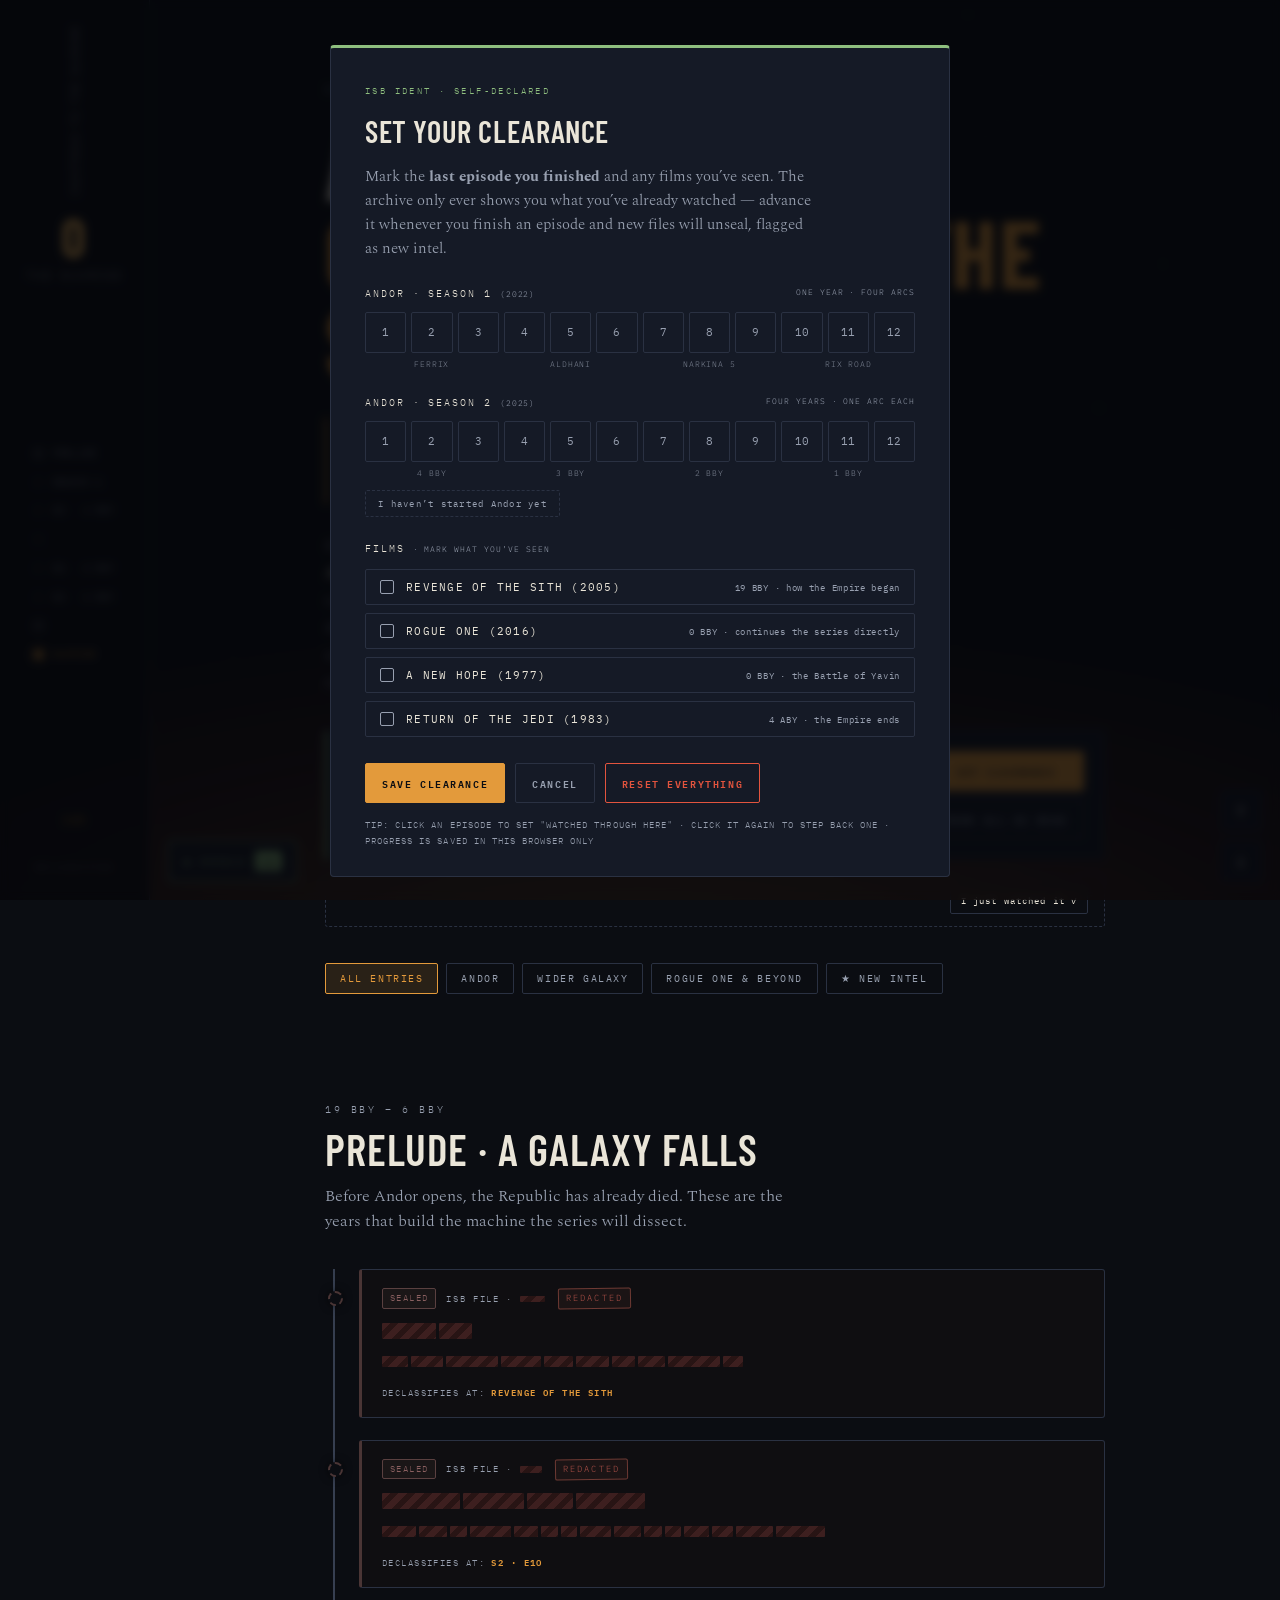
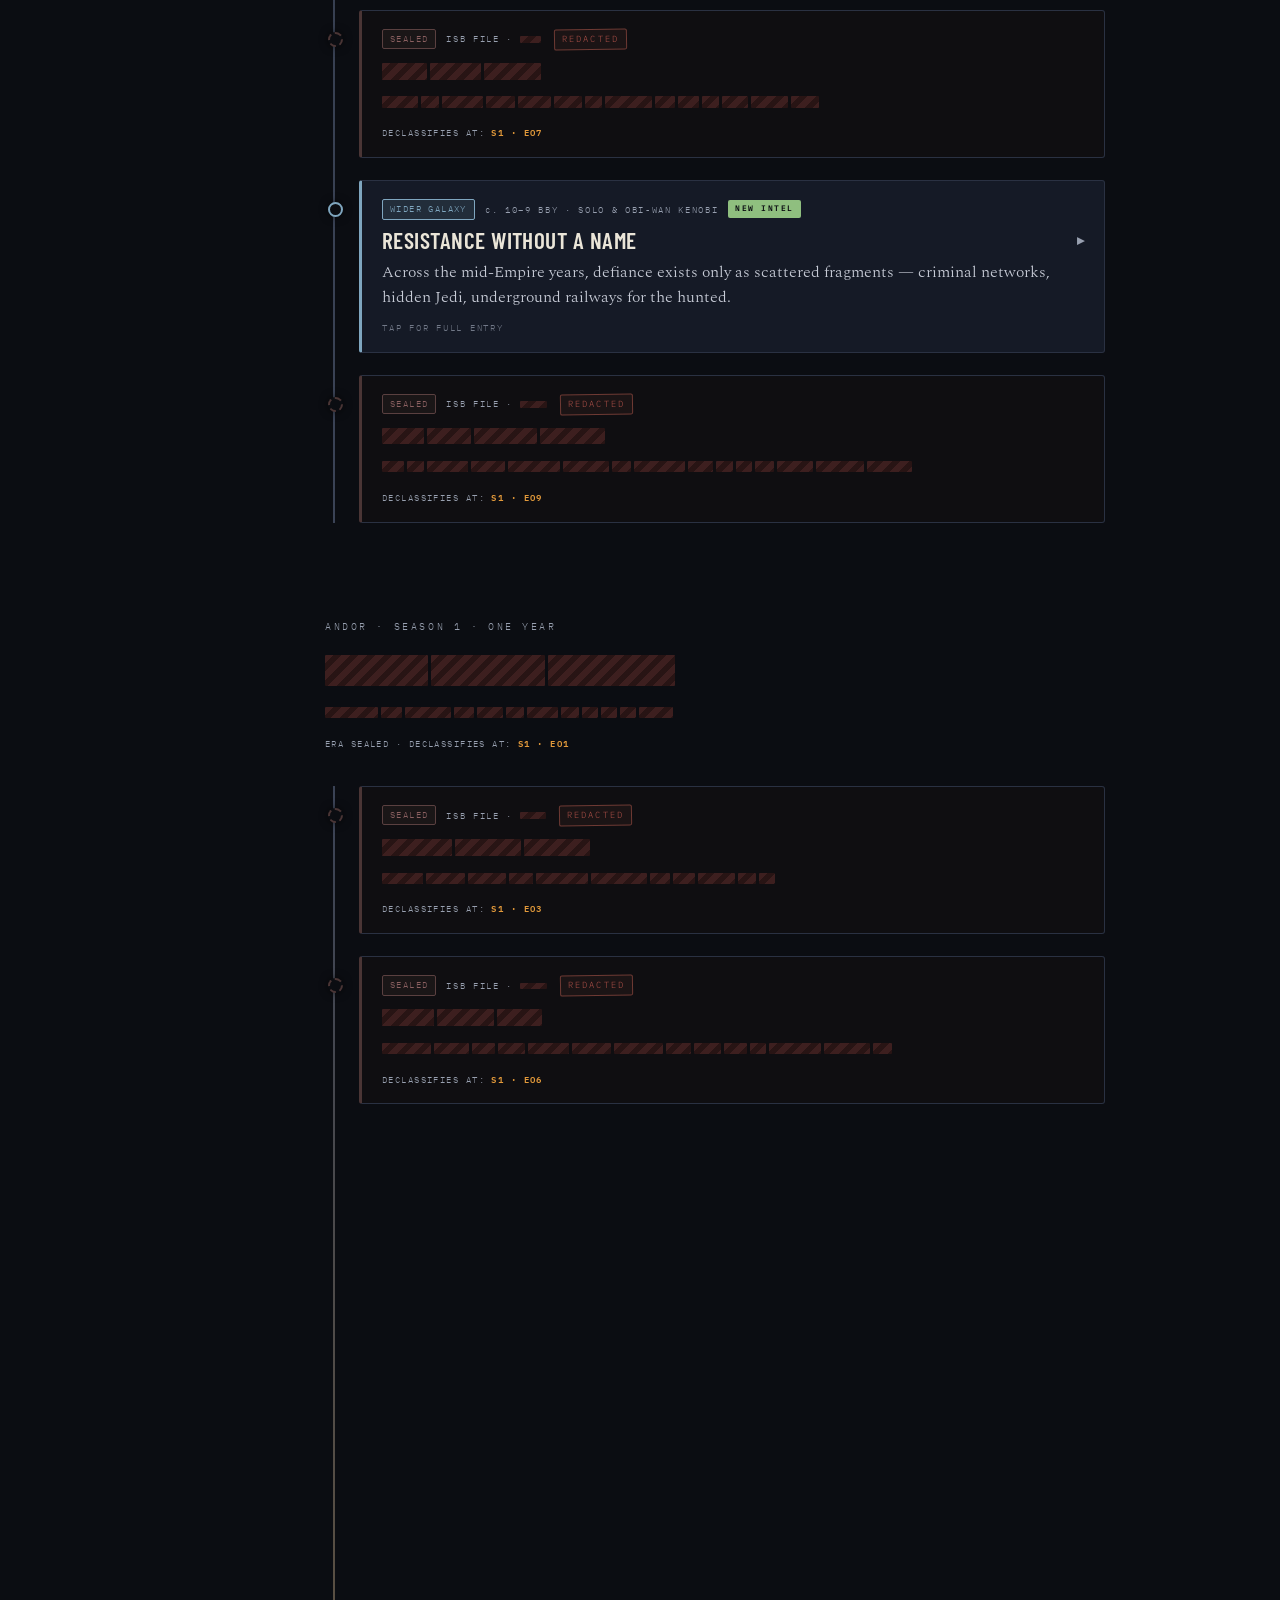
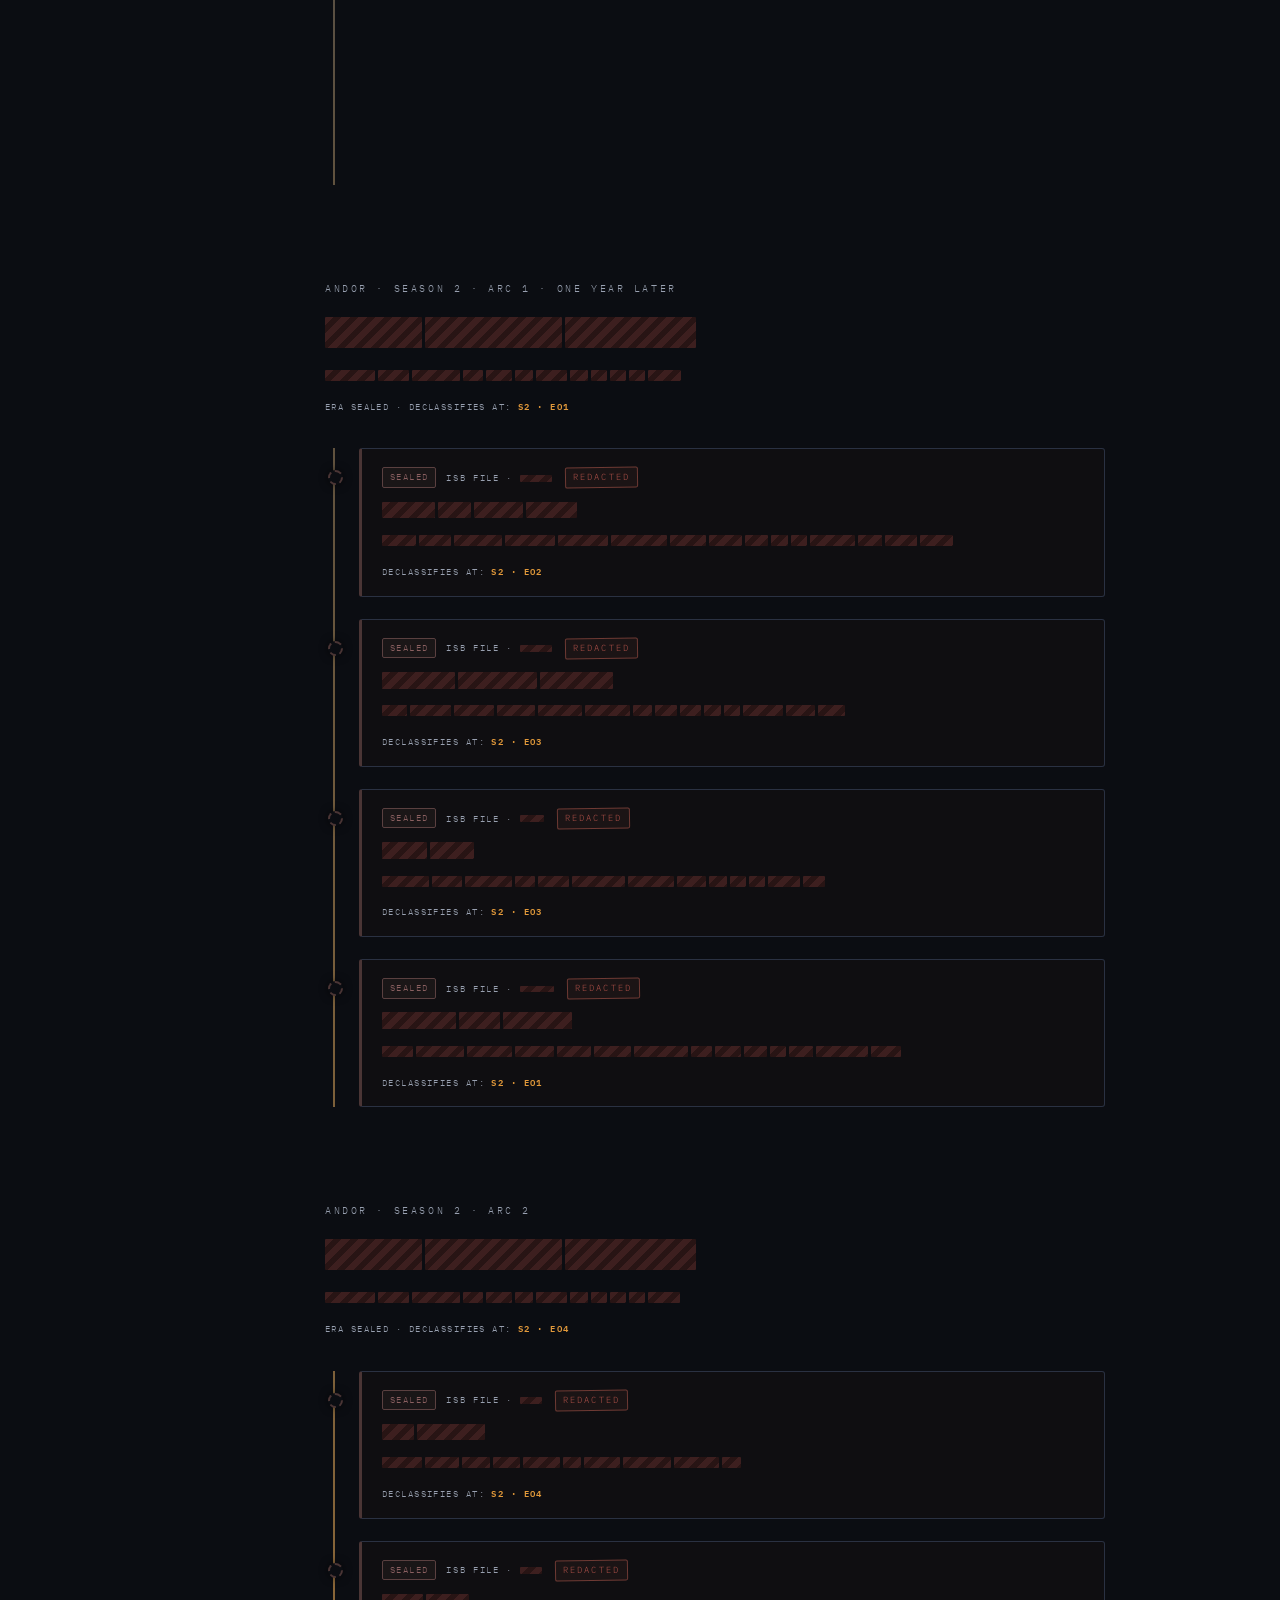
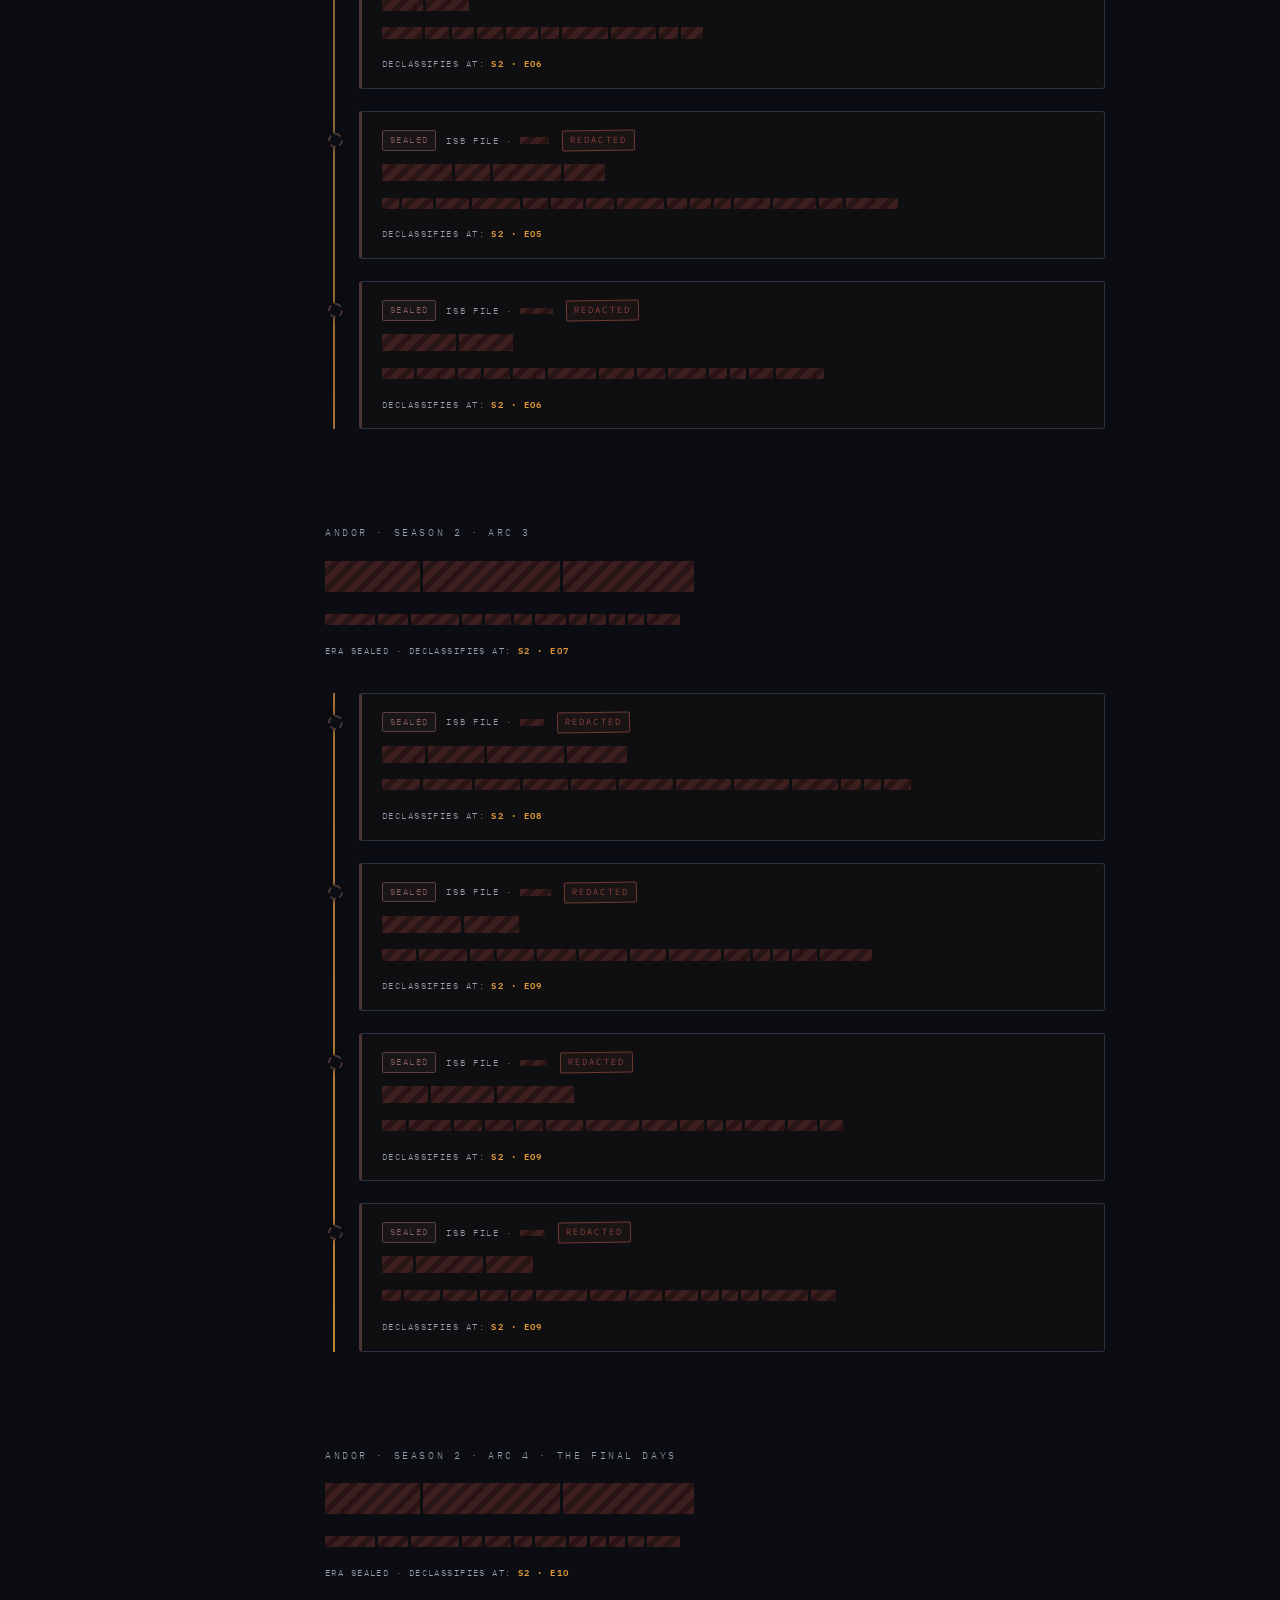
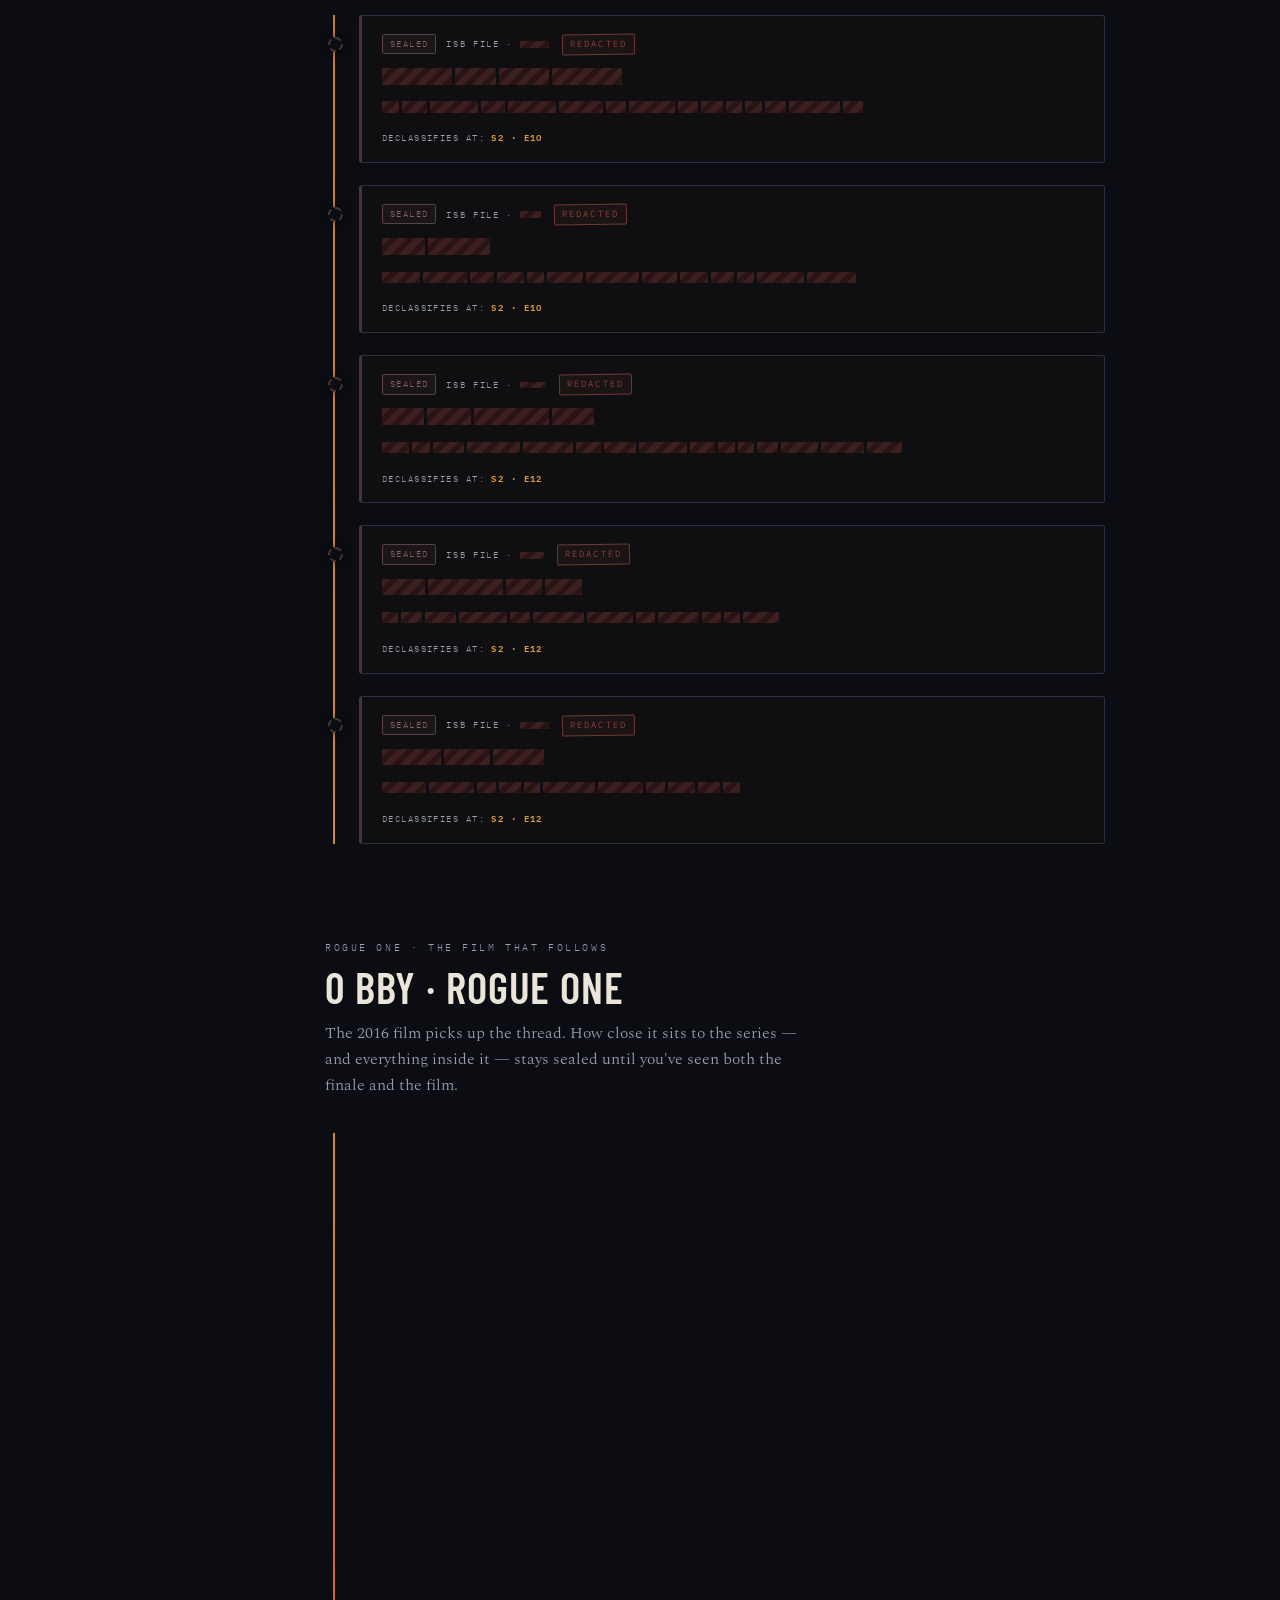
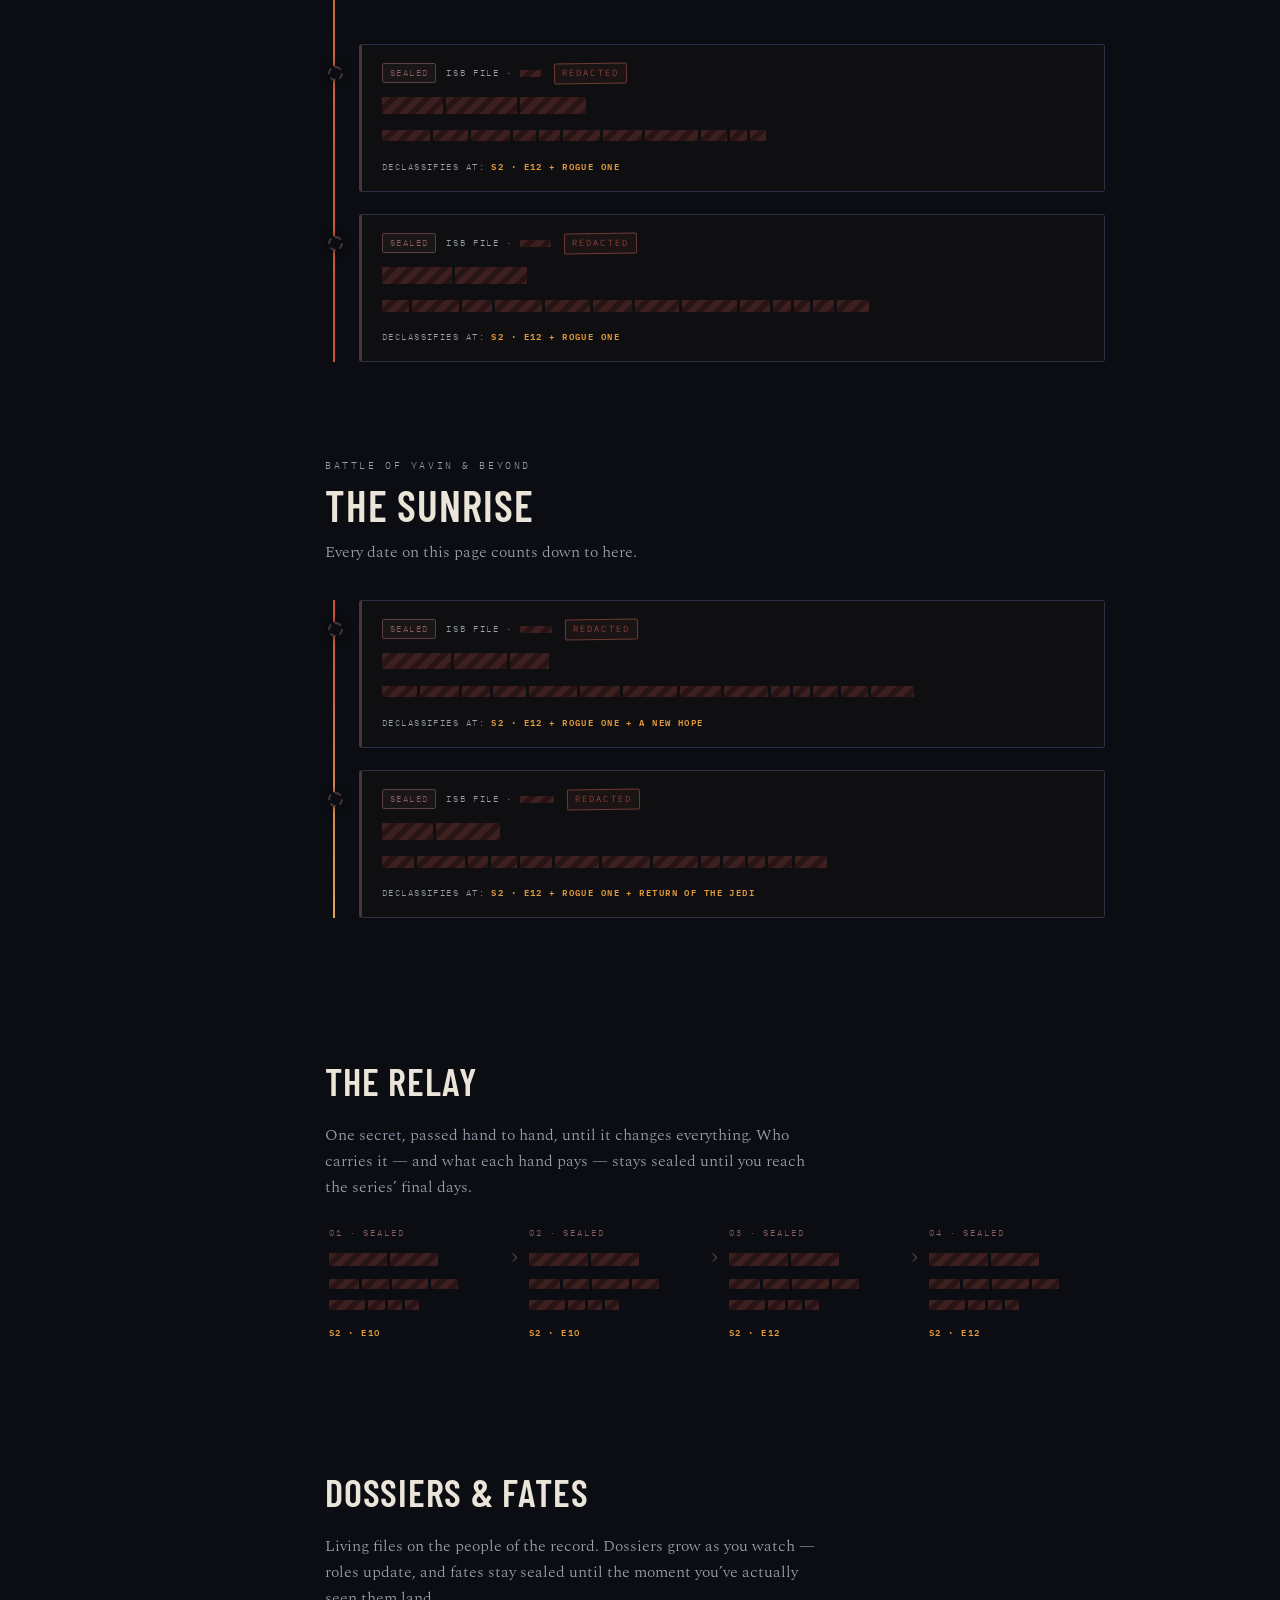
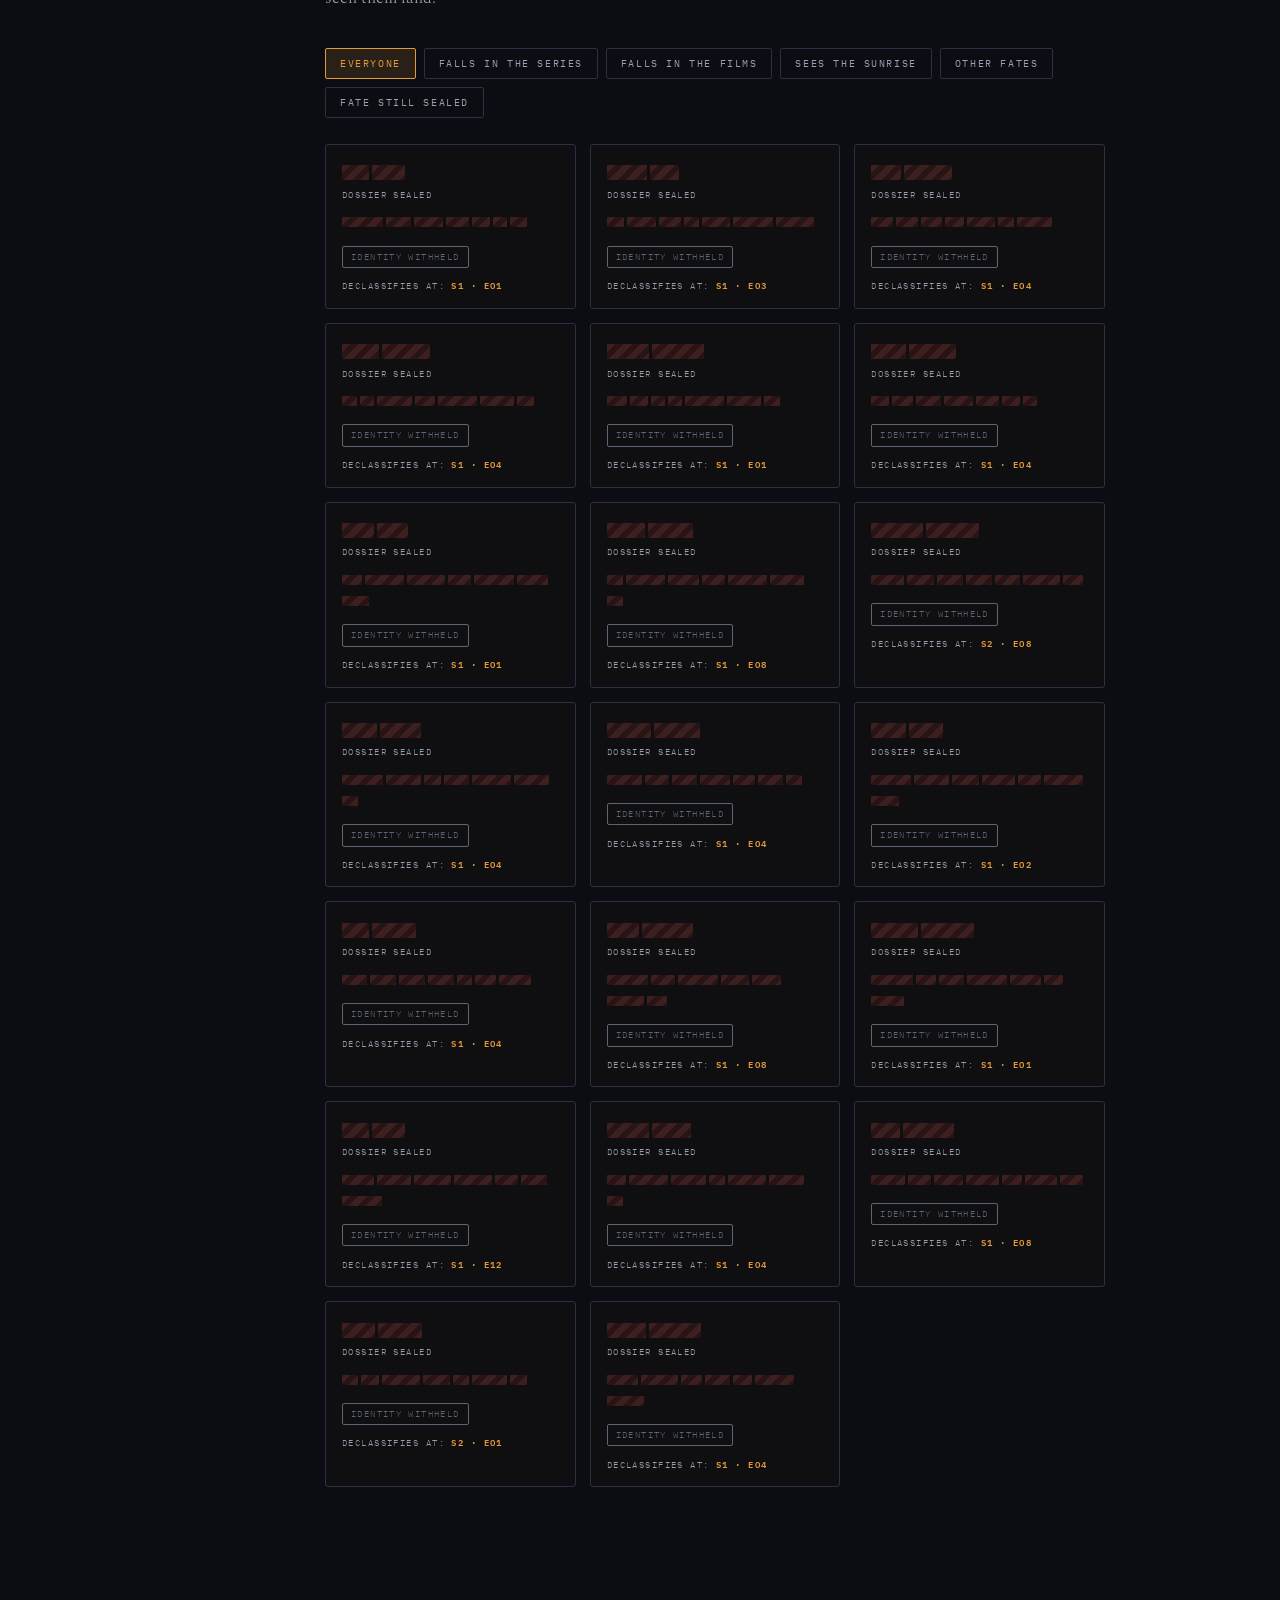
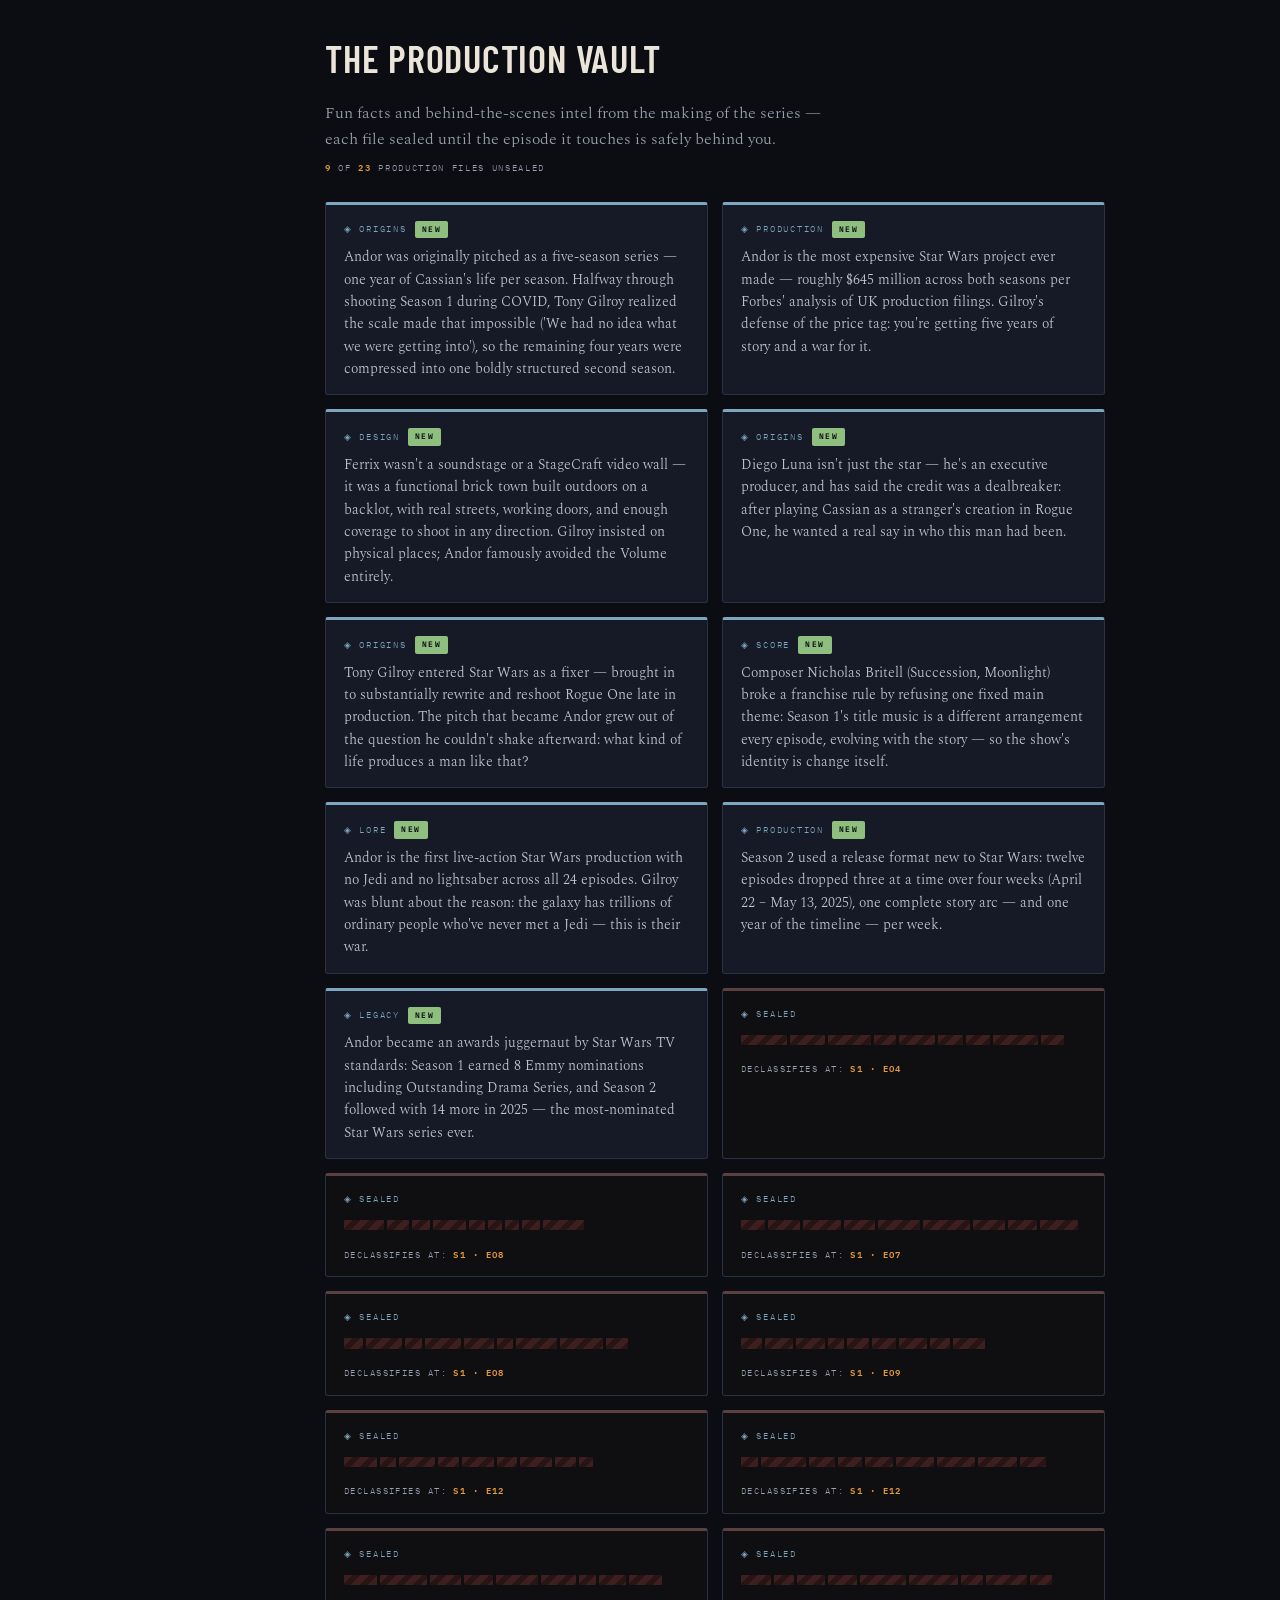
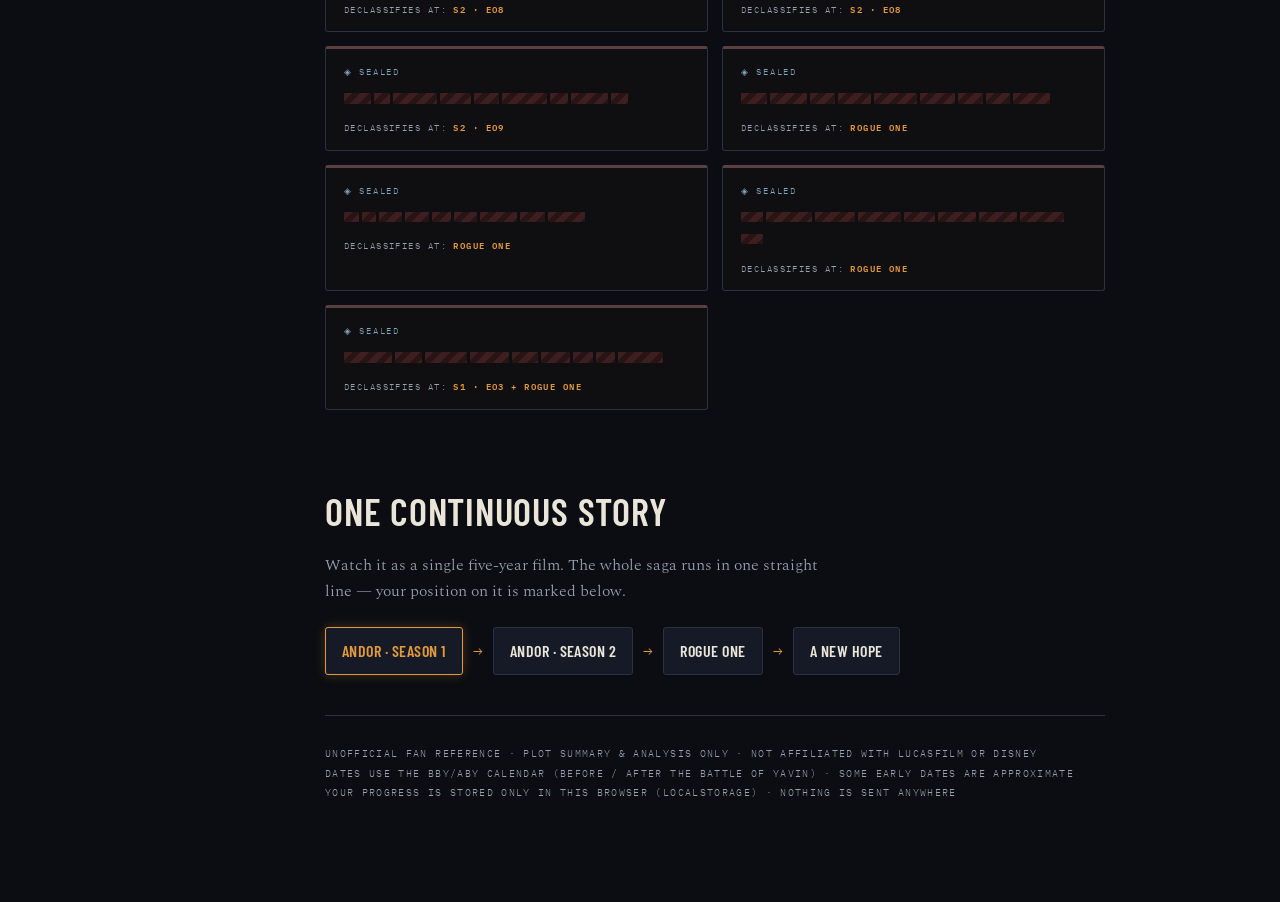
==== index.html @ b9b08b38 "Andor spoiler-safe interactive timeline Interactive Andor timeline with a clearance-based spoiler sh" ====
<!DOCTYPE html>
<html lang="en">
<head>
<meta charset="UTF-8">
<meta name="viewport" content="width=device-width, initial-scale=1.0">
<title>Andor · Countdown to the Sunrise — A Spoiler-Safe Interactive Timeline</title>
<meta name="description" content="An interactive Andor timeline with a built-in spoiler shield: set how far you've watched and everything beyond stays redacted.">
<link rel="preconnect" href="https://fonts.googleapis.com">
<link rel="preconnect" href="https://fonts.gstatic.com" crossorigin>
<link href="https://fonts.googleapis.com/css2?family=Barlow+Condensed:wght@500;600;700&family=Spectral:ital,wght@0,300;0,400;0,600;1,300;1,400&family=IBM+Plex+Mono:wght@400;500;600&display=swap" rel="stylesheet">
<style>
:root{
  --void:#0B0D12;
  --hull:#151A26;
  --hull-2:#1B2130;
  --line:#2A3142;
  --parchment:#EAE5D8;
  --ash:#98A0B0;
  --amber:#E39A3B;        /* Ferrix / the rebellion */
  --amber-soft:rgba(227,154,59,.14);
  --steel:#7FA6BF;        /* Empire / wider galaxy */
  --steel-soft:rgba(127,166,191,.13);
  --ember:#E2543E;        /* Rogue One / the endgame */
  --ember-soft:rgba(226,84,62,.13);
  --green:#8FBF7F;
  --redact:#3d1f1f;
  --display:"Barlow Condensed",-apple-system,"Arial Narrow",sans-serif;
  --body:"Spectral",Georgia,serif;
  --mono:"IBM Plex Mono","SF Mono",Consolas,monospace;
  --rail-w:150px;
}
*{margin:0;padding:0;box-sizing:border-box}
html{scroll-behavior:smooth}
body{
  background:var(--void);
  color:var(--parchment);
  font-family:var(--body);
  font-weight:300;
  line-height:1.65;
  overflow-x:hidden;
}
::selection{background:var(--amber);color:var(--void)}

/* ---------- starfield ---------- */
#stars{position:fixed;inset:0;z-index:0;pointer-events:none}
#stars span{position:absolute;border-radius:50%;background:#cfd6e4;animation:twinkle 5s ease-in-out infinite}
@keyframes twinkle{0%,100%{opacity:.15}50%{opacity:.7}}

/* ---------- dawn glow ---------- */
#dawn{
  position:fixed;inset:0;z-index:0;pointer-events:none;opacity:0;
  background:radial-gradient(ellipse 120% 60% at 50% 110%, rgba(227,154,59,.35), rgba(226,84,62,.12) 45%, transparent 70%);
  transition:opacity 1.4s ease;
}
#dawn.lit{opacity:1}

/* ---------- fixed left rail ---------- */
#rail{
  position:fixed;top:0;left:0;bottom:0;width:var(--rail-w);
  border-right:1px solid var(--line);
  display:flex;flex-direction:column;align-items:center;
  padding:26px 0;z-index:40;background:rgba(11,13,18,.82);backdrop-filter:blur(6px);
}
#rail .rail-label{
  font-family:var(--mono);font-size:.58rem;letter-spacing:.22em;color:var(--ash);
  writing-mode:vertical-rl;transform:rotate(180deg);margin-bottom:18px;
}
#meter{text-align:center;margin-bottom:8px}
#meter .num{
  font-family:var(--display);font-weight:700;font-size:3.4rem;line-height:.9;
  color:var(--amber);letter-spacing:.02em;transition:color .5s;
}
#meter .sub{font-family:var(--mono);font-size:.6rem;letter-spacing:.28em;color:var(--ash);margin-top:6px}
#meter.flick .num{animation:flick .35s steps(2) 1}
@keyframes flick{50%{opacity:.25}}

#eranav{display:flex;flex-direction:column;gap:4px;margin-top:18px;flex:1;justify-content:center}
#eranav a{
  display:flex;align-items:center;gap:10px;text-decoration:none;
  padding:5px 10px;border-radius:3px;
}
#eranav .dot{
  width:9px;height:9px;border-radius:50%;border:1.5px solid var(--ash);
  background:transparent;flex:none;transition:all .25s;
}
#eranav a.locked .dot{border-style:dashed;opacity:.45}
#eranav .tag{
  font-family:var(--mono);font-size:.56rem;letter-spacing:.14em;color:var(--ash);
  opacity:0;transform:translateX(-4px);transition:all .25s;white-space:nowrap;
}
#eranav a:hover .tag,#eranav a:focus-visible .tag{opacity:1;transform:none}
#eranav a.active .dot{background:var(--amber);border-color:var(--amber);box-shadow:0 0 10px rgba(227,154,59,.7)}
#eranav a.active .tag{opacity:1;transform:none;color:var(--amber)}

/* rail clearance summary */
#railclear{margin-top:14px;text-align:center;width:100%;padding:0 10px}
#railclear .pct{
  font-family:var(--mono);font-size:.62rem;letter-spacing:.14em;color:var(--amber);
}
#railclear .bar{
  height:3px;background:var(--line);border-radius:2px;margin:7px 4px 0;overflow:hidden;
}
#railclear .bar i{display:block;height:100%;background:linear-gradient(90deg,var(--amber),var(--ember));width:0%;transition:width .8s ease}
#railclear .lbl{font-family:var(--mono);font-size:.5rem;letter-spacing:.2em;color:var(--ash);margin-top:6px}

/* ---------- mobile top bar ---------- */
#mobilebar{display:none}

/* ---------- layout ---------- */
main{position:relative;z-index:1;margin-left:var(--rail-w);padding:0 clamp(20px,6vw,90px)}
.wrap{max-width:780px;margin:0 auto}

/* ---------- hero ---------- */
#hero{padding:9vh 0 40px}
.kicker{font-family:var(--mono);font-size:.68rem;letter-spacing:.3em;color:var(--steel);margin-bottom:20px}
.kicker .shield-on{color:var(--green)}
#hero h1{
  font-family:var(--display);font-weight:700;text-transform:uppercase;
  font-size:clamp(3.2rem,8vw,6rem);line-height:.92;letter-spacing:.015em;
}
#hero h1 .warm{color:var(--amber)}
.epigraph{
  margin:34px 0 8px;padding-left:18px;border-left:2px solid var(--amber);
  font-style:italic;font-size:1.14rem;color:var(--parchment);max-width:34ch;
}
.epigraph cite{
  display:block;margin-top:10px;font-style:normal;font-family:var(--mono);
  font-size:.62rem;letter-spacing:.22em;color:var(--ash);
}
.lede{margin-top:30px;color:var(--ash);font-size:1.02rem;max-width:62ch}
.lede b{color:var(--parchment);font-weight:600}

/* ---------- clearance summary card (hero) ---------- */
#clearcard{
  margin-top:34px;background:var(--hull);border:1px solid var(--line);border-left:3px solid var(--green);
  border-radius:3px;padding:18px 20px;display:flex;flex-wrap:wrap;gap:16px;align-items:center;
}
#clearcard .cc-main{flex:1;min-width:220px}
#clearcard .cc-k{font-family:var(--mono);font-size:.56rem;letter-spacing:.22em;color:var(--green)}
#clearcard .cc-v{font-family:var(--display);font-weight:600;font-size:1.5rem;text-transform:uppercase;letter-spacing:.02em;margin-top:2px}
#clearcard .cc-sub{font-family:var(--mono);font-size:.6rem;letter-spacing:.12em;color:var(--ash);margin-top:6px;line-height:1.9}
#clearcard .cc-btns{display:flex;flex-direction:column;gap:8px}
.btn{
  font-family:var(--mono);font-size:.62rem;letter-spacing:.16em;cursor:pointer;text-transform:uppercase;
  background:var(--amber);color:var(--void);border:1px solid var(--amber);
  padding:10px 16px;border-radius:2px;transition:all .2s;font-weight:600;
}
.btn:hover{background:#f0ad55}
.btn.ghost{background:transparent;color:var(--ash);border-color:var(--line)}
.btn.ghost:hover{border-color:var(--ash);color:var(--parchment)}
.btn.danger{background:transparent;color:var(--ember);border-color:var(--ember)}
.btn.danger:hover{background:var(--ember-soft)}

/* next-up strip */
#nextup{
  margin-top:14px;border:1px dashed var(--line);border-radius:3px;padding:12px 16px;
  font-family:var(--mono);font-size:.66rem;letter-spacing:.1em;color:var(--ash);
  display:flex;flex-wrap:wrap;gap:8px;align-items:center;
}
#nextup b{color:var(--amber);font-weight:600}
#nextup .adv{margin-left:auto;cursor:pointer;background:none;border:1px solid var(--line);color:var(--parchment);
  font-family:var(--mono);font-size:.58rem;letter-spacing:.12em;padding:6px 10px;border-radius:2px;transition:all .2s}
#nextup .adv:hover{border-color:var(--amber);color:var(--amber)}

/* ---------- filters ---------- */
.chips{display:flex;flex-wrap:wrap;gap:8px;margin:36px 0 4px}
.chip{
  font-family:var(--mono);font-size:.62rem;letter-spacing:.16em;cursor:pointer;
  background:transparent;color:var(--ash);border:1px solid var(--line);
  padding:8px 14px;border-radius:2px;transition:all .2s;text-transform:uppercase;
}
.chip:hover{border-color:var(--ash);color:var(--parchment)}
.chip.on{border-color:var(--amber);color:var(--amber);background:var(--amber-soft)}
.chip.on[data-cat="galaxy"]{border-color:var(--steel);color:var(--steel);background:var(--steel-soft)}
.chip.on[data-cat="endgame"]{border-color:var(--ember);color:var(--ember);background:var(--ember-soft)}
.chip.on[data-cat="new"]{border-color:var(--green);color:var(--green);background:rgba(143,191,127,.12)}

/* ---------- timeline ---------- */
#timeline{padding-bottom:30px}
.era{padding:64px 0 10px;scroll-margin-top:40px}
.era-head{margin-bottom:34px}
.era-head .stamp{font-family:var(--mono);font-size:.62rem;letter-spacing:.26em;color:var(--ash);margin-bottom:10px}
.era-head h2{
  font-family:var(--display);font-weight:600;text-transform:uppercase;
  font-size:clamp(1.9rem,4vw,2.7rem);line-height:1;letter-spacing:.02em;
}
.era-head .intro{margin-top:12px;color:var(--ash);max-width:60ch;font-size:.98rem}

.track{position:relative;padding-left:34px}
.track::before{
  content:"";position:absolute;left:8px;top:0;bottom:0;width:2px;
  background:var(--spine,linear-gradient(var(--line),var(--line)));
  opacity:.9;
}
.event{position:relative;margin-bottom:22px;opacity:0;transform:translateY(18px);transition:opacity .6s ease,transform .6s ease}
.event.seen{opacity:1;transform:none}
.event::before{
  content:"";position:absolute;left:-31px;top:22px;width:11px;height:11px;border-radius:50%;
  background:var(--void);border:2px solid var(--c,var(--amber));box-shadow:0 0 8px rgba(0,0,0,.6);
}
.event[data-cat="andor"]{--c:var(--amber);--csoft:var(--amber-soft)}
.event[data-cat="galaxy"]{--c:var(--steel);--csoft:var(--steel-soft)}
.event[data-cat="endgame"]{--c:var(--ember);--csoft:var(--ember-soft)}
.event.locked::before{border-color:#4a3535;border-style:dashed}
.event.hidden{display:none}

.card{
  width:100%;text-align:left;cursor:pointer;color:inherit;font:inherit;
  background:var(--hull);border:1px solid var(--line);border-left:3px solid var(--c);
  border-radius:3px;padding:18px 20px 16px;transition:border-color .25s,background .25s;
}
.card:hover,.card:focus-visible{border-color:var(--c);background:var(--hull-2)}
.card:focus-visible{outline:2px solid var(--c);outline-offset:2px}
.meta{display:flex;flex-wrap:wrap;gap:10px;align-items:center;margin-bottom:8px}
.meta .file{font-family:var(--mono);font-size:.58rem;letter-spacing:.18em;color:var(--ash)}
.meta .tag{
  font-family:var(--mono);font-size:.55rem;letter-spacing:.16em;color:var(--c);
  background:var(--csoft);border:1px solid var(--c);border-radius:2px;padding:2px 7px;
}
.card h3{
  font-family:var(--display);font-weight:600;font-size:1.45rem;letter-spacing:.02em;
  text-transform:uppercase;line-height:1.05;display:flex;justify-content:space-between;gap:12px;
}
.card h3 .chev{color:var(--ash);font-family:var(--mono);font-size:.9rem;transition:transform .3s;flex:none;margin-top:3px}
.event.open .chev{transform:rotate(90deg);color:var(--c)}
.card .blurb{margin-top:8px;color:#C7CBD6;font-size:.97rem}
.more{max-height:0;overflow:hidden;transition:max-height .45s ease}
.more-inner{padding-top:12px;margin-top:12px;border-top:1px dashed var(--line);color:var(--ash);font-size:.94rem}
.more-inner b{color:var(--parchment);font-weight:600}
.event.open .more{max-height:640px}
.hint{font-family:var(--mono);font-size:.55rem;letter-spacing:.2em;color:var(--ash);opacity:.7;margin-top:10px}
.event.open .hint{display:none}

/* production-file annotation inside expanded cards */
.prodfile{
  margin-top:12px;padding:10px 12px;background:rgba(127,166,191,.07);
  border:1px dashed rgba(127,166,191,.4);border-radius:2px;font-size:.86rem;color:#B9C4D2;
}
.prodfile .pf-k{font-family:var(--mono);font-size:.52rem;letter-spacing:.22em;color:var(--steel);display:block;margin-bottom:4px}

/* ---------- NEW INTEL badge ---------- */
.newpip{
  font-family:var(--mono);font-size:.52rem;letter-spacing:.18em;font-weight:600;
  color:var(--void);background:var(--green);border-radius:2px;padding:2px 7px;
  animation:pipglow 2s ease-in-out infinite;
}
@keyframes pipglow{0%,100%{box-shadow:0 0 4px rgba(143,191,127,.4)}50%{box-shadow:0 0 12px rgba(143,191,127,.9)}}

/* ---------- REDACTION ---------- */
.bar{
  display:inline-block;height:.72em;background:var(--redact);border-radius:1px;
  vertical-align:baseline;margin:0 3px 0 0;position:relative;top:.06em;
  background-image:repeating-linear-gradient(135deg,transparent 0 6px,rgba(0,0,0,.35) 6px 12px);
}
.sealed .card,.card.sealedcard{
  cursor:default;border-left-color:#4a3535;background:rgba(21,17,17,.55);
}
.sealed .card:hover{border-color:var(--line);background:rgba(21,17,17,.55)}
.sealed .meta .tag{color:#8a6060;border-color:#5a4040;background:rgba(90,64,64,.15)}
.sealstamp{
  font-family:var(--mono);font-size:.55rem;letter-spacing:.24em;color:#B0524A;
  border:1px solid #6e3a34;border-radius:2px;padding:2px 7px;
  background:rgba(110,58,52,.12);transform:rotate(-1deg);display:inline-block;
}
.unlockreq{
  margin-top:10px;font-family:var(--mono);font-size:.56rem;letter-spacing:.16em;color:var(--ash);
}
.unlockreq b{color:var(--amber);font-weight:600}
.era.sealed-era .era-head h2,.era.sealed-era .intro{user-select:none}

/* ---------- relay ---------- */
#relay{padding:70px 0 20px;scroll-margin-top:40px}
.relay-scroll{display:flex;gap:0;overflow-x:auto;padding:24px 4px 30px;scrollbar-width:thin}
.node{flex:none;width:200px;position:relative;padding-right:34px}
.node:not(:last-child)::after{
  content:"›";position:absolute;right:8px;top:14px;color:var(--amber);
  font-family:var(--mono);font-size:1.3rem;
}
.node .n{font-family:var(--mono);font-size:.58rem;letter-spacing:.2em;color:var(--amber);margin-bottom:8px}
.node h4{font-family:var(--display);font-weight:600;font-size:1.2rem;text-transform:uppercase;letter-spacing:.03em;line-height:1.05}
.node p{margin-top:6px;font-size:.85rem;color:var(--ash);line-height:1.5}
.node.imp .n,.node.imp:not(:last-child)::after{color:var(--ember)}
.node.sealednode .n{color:#8a6060}
.node.sealednode:not(:last-child)::after{color:#5a4040}

/* ---------- characters ---------- */
#characters{padding:70px 0;scroll-margin-top:40px}
.char-grid{display:grid;grid-template-columns:repeat(auto-fill,minmax(230px,1fr));gap:14px;margin-top:26px}
.char{
  background:var(--hull);border:1px solid var(--line);border-radius:3px;padding:16px 16px 14px;
  transition:border-color .25s;position:relative;
}
.char:hover{border-color:var(--f)}
.char.hidden{display:none}
.char h4{font-family:var(--display);font-weight:600;font-size:1.3rem;text-transform:uppercase;letter-spacing:.02em;line-height:1;display:flex;gap:8px;align-items:center;flex-wrap:wrap}
.char .role{font-family:var(--mono);font-size:.56rem;letter-spacing:.16em;color:var(--ash);margin:6px 0 10px}
.char p{font-size:.88rem;color:#C0C5D1;line-height:1.5}
.badge{
  display:inline-block;margin-top:12px;font-family:var(--mono);font-size:.54rem;
  letter-spacing:.16em;padding:3px 8px;border-radius:2px;border:1px solid var(--f);color:var(--f);
}
.char[data-fate="andor"]{--f:var(--amber)}
.char[data-fate="rogue"]{--f:var(--ember)}
.char[data-fate="sunrise"]{--f:var(--green)}
.char[data-fate="other"]{--f:var(--steel)}
.char[data-fate="unknown"]{--f:#5c6478}
.char.sealedchar{background:rgba(21,17,17,.55)}
.char.sealedchar:hover{border-color:#5a4040}

/* ---------- vault (fun facts) ---------- */
#vault{padding:70px 0 10px;scroll-margin-top:40px}
.fact-grid{display:grid;grid-template-columns:repeat(auto-fill,minmax(300px,1fr));gap:14px;margin-top:26px}
.fact{
  background:var(--hull);border:1px solid var(--line);border-top:3px solid var(--steel);
  border-radius:3px;padding:16px 18px 14px;position:relative;
}
.fact .f-k{font-family:var(--mono);font-size:.54rem;letter-spacing:.2em;color:var(--steel);margin-bottom:8px;display:flex;gap:8px;align-items:center;flex-wrap:wrap}
.fact p{font-size:.9rem;color:#C0C5D1;line-height:1.55}
.fact.sealedfact{border-top-color:#5a4040;background:rgba(21,17,17,.55)}

/* ---------- footer ---------- */
#order{padding:60px 0 40px;scroll-margin-top:40px}
.order-row{display:flex;flex-wrap:wrap;align-items:center;gap:10px;margin-top:22px}
.order-step{
  font-family:var(--display);font-weight:600;text-transform:uppercase;letter-spacing:.03em;
  border:1px solid var(--line);background:var(--hull);border-radius:3px;padding:10px 16px;font-size:1rem;
}
.order-step.done{border-color:var(--green);color:var(--green)}
.order-step.now{border-color:var(--amber);color:var(--amber);box-shadow:0 0 12px rgba(227,154,59,.25)}
.order-arrow{font-family:var(--mono);color:var(--amber)}
footer{
  border-top:1px solid var(--line);margin-top:40px;padding:28px 0 60px;
  font-family:var(--mono);font-size:.6rem;letter-spacing:.14em;color:var(--ash);line-height:2;
}
footer a{color:var(--steel)}

/* ---------- section titles shared ---------- */
.sec-title{font-family:var(--display);font-weight:600;text-transform:uppercase;font-size:clamp(1.8rem,3.5vw,2.4rem);letter-spacing:.02em}
.sec-sub{color:var(--ash);margin-top:10px;max-width:62ch;font-size:.98rem}
.sec-count{font-family:var(--mono);font-size:.58rem;letter-spacing:.18em;color:var(--ash);margin-top:8px}
.sec-count b{color:var(--amber);font-weight:600}

/* ---------- floating buttons ---------- */
#jump{position:fixed;right:18px;bottom:18px;z-index:45;display:flex;flex-direction:column;gap:8px}
#jump button{
  width:42px;height:42px;border-radius:3px;border:1px solid var(--line);cursor:pointer;
  background:rgba(21,26,38,.9);color:var(--parchment);font-family:var(--mono);font-size:1rem;
  transition:all .2s;backdrop-filter:blur(4px);
}
#jump button:hover{border-color:var(--amber);color:var(--amber)}
#jump button:focus-visible{outline:2px solid var(--amber);outline-offset:2px}

#shieldfab{
  position:fixed;left:calc(var(--rail-w) + 18px);bottom:18px;z-index:45;
  display:flex;align-items:center;gap:10px;cursor:pointer;
  background:rgba(21,26,38,.92);border:1px solid var(--green);border-radius:3px;
  padding:10px 14px;color:var(--green);font-family:var(--mono);font-size:.6rem;
  letter-spacing:.16em;backdrop-filter:blur(4px);transition:all .2s;text-transform:uppercase;
}
#shieldfab:hover{background:rgba(143,191,127,.12)}
#shieldfab .unread{
  background:var(--green);color:var(--void);border-radius:2px;padding:1px 6px;font-weight:600;
}
#shieldfab .unread:empty{display:none}

/* ---------- clearance modal ---------- */
#veil{
  position:fixed;inset:0;z-index:90;background:rgba(5,6,9,.78);backdrop-filter:blur(5px);
  display:none;align-items:flex-start;justify-content:center;overflow-y:auto;padding:5vh 16px 8vh;
}
#veil.show{display:flex}
#panel{
  width:100%;max-width:620px;background:var(--hull);border:1px solid var(--line);
  border-top:3px solid var(--green);border-radius:4px;padding:28px clamp(18px,4vw,34px) 26px;
}
#panel .p-k{font-family:var(--mono);font-size:.58rem;letter-spacing:.26em;color:var(--green)}
#panel h2{font-family:var(--display);font-weight:600;text-transform:uppercase;font-size:1.9rem;letter-spacing:.02em;margin-top:4px}
#panel .p-sub{color:var(--ash);font-size:.92rem;margin-top:8px;max-width:56ch}
.season-block{margin-top:24px}
.season-block .sb-h{
  font-family:var(--mono);font-size:.6rem;letter-spacing:.2em;color:var(--parchment);
  display:flex;justify-content:space-between;flex-wrap:wrap;gap:6px;
}
.season-block .sb-h small{color:var(--ash);letter-spacing:.12em}
.epgrid{display:grid;grid-template-columns:repeat(12,1fr);gap:5px;margin-top:10px}
.ep{
  aspect-ratio:1;border:1px solid var(--line);border-radius:2px;background:transparent;
  color:var(--ash);font-family:var(--mono);font-size:.68rem;cursor:pointer;transition:all .15s;
  display:flex;align-items:center;justify-content:center;
}
.ep:hover{border-color:var(--amber);color:var(--amber)}
.ep.watched{background:var(--amber-soft);border-color:var(--amber);color:var(--amber)}
.ep.tip{background:var(--amber);color:var(--void);font-weight:600}
.arcline{display:grid;grid-template-columns:repeat(4,1fr);gap:5px;margin-top:5px}
.arcline span{font-family:var(--mono);font-size:.5rem;letter-spacing:.1em;color:var(--ash);text-align:center;opacity:.8}
.zerobtn{
  margin-top:10px;background:none;border:1px dashed var(--line);border-radius:2px;color:var(--ash);
  font-family:var(--mono);font-size:.56rem;letter-spacing:.14em;padding:7px 12px;cursor:pointer;transition:all .2s;
}
.zerobtn:hover{border-color:var(--ember);color:var(--ember)}
.movierow{display:flex;flex-direction:column;gap:8px;margin-top:12px}
.movie{
  display:flex;align-items:center;gap:12px;border:1px solid var(--line);border-radius:2px;
  padding:10px 14px;cursor:pointer;transition:all .15s;background:transparent;color:var(--parchment);
  font-family:var(--mono);font-size:.66rem;letter-spacing:.12em;text-align:left;width:100%;
}
.movie:hover{border-color:var(--ash)}
.movie .box{
  width:14px;height:14px;border:1.5px solid var(--ash);border-radius:2px;flex:none;position:relative;transition:all .15s;
}
.movie.on{border-color:var(--green);color:var(--green)}
.movie.on .box{border-color:var(--green);background:var(--green)}
.movie.on .box::after{content:"✕";position:absolute;inset:0;display:flex;align-items:center;justify-content:center;color:var(--void);font-size:.6rem;font-weight:600}
.movie small{margin-left:auto;color:var(--ash);letter-spacing:.08em;text-align:right}
#panel .p-actions{display:flex;flex-wrap:wrap;gap:10px;margin-top:26px;align-items:center}
#panel .p-note{font-family:var(--mono);font-size:.54rem;letter-spacing:.12em;color:var(--ash);margin-top:14px;line-height:1.9}

/* ---------- toast ---------- */
#toast{
  position:fixed;left:50%;bottom:26px;transform:translate(-50%,20px);z-index:95;opacity:0;
  background:var(--hull-2);border:1px solid var(--green);border-radius:3px;color:var(--parchment);
  font-family:var(--mono);font-size:.64rem;letter-spacing:.12em;padding:12px 18px;
  pointer-events:none;transition:all .35s ease;max-width:88vw;text-align:center;
}
#toast.show{opacity:1;transform:translate(-50%,0)}
#toast b{color:var(--green);font-weight:600}

/* ---------- responsive ---------- */
@media(max-width:959px){
  :root{--rail-w:0px}
  #rail{display:none}
  main{margin-left:0;padding:0 20px}
  #shieldfab{left:14px;bottom:14px}
  #mobilebar{
    display:flex;position:sticky;top:0;z-index:40;align-items:center;gap:12px;
    background:rgba(11,13,18,.92);backdrop-filter:blur(8px);border-bottom:1px solid var(--line);
    padding:10px 16px;margin:0 -20px;
  }
  #mmeter{font-family:var(--display);font-weight:700;font-size:1.5rem;color:var(--amber);min-width:58px}
  #mmeter small{display:block;font-family:var(--mono);font-size:.5rem;letter-spacing:.2em;color:var(--ash);font-weight:400}
  #mnav{display:flex;gap:6px;overflow-x:auto;scrollbar-width:none}
  #mnav::-webkit-scrollbar{display:none}
  #mnav a{
    flex:none;text-decoration:none;font-family:var(--mono);font-size:.56rem;letter-spacing:.12em;
    color:var(--ash);border:1px solid var(--line);border-radius:2px;padding:6px 10px;
  }
  #mnav a.active{color:var(--amber);border-color:var(--amber);background:var(--amber-soft)}
  #hero{padding-top:38px}
  .epgrid{grid-template-columns:repeat(6,1fr)}
  .arcline{display:none}
}
@media(prefers-reduced-motion:reduce){
  html{scroll-behavior:auto}
  #stars span{animation:none;opacity:.35}
  .event{opacity:1;transform:none;transition:none}
  .more{transition:none}
  #meter.flick .num{animation:none}
  .newpip{animation:none}
}
</style>
</head>
<body>

<div id="stars" aria-hidden="true"></div>
<div id="dawn" aria-hidden="true"></div>

<!-- fixed rail (desktop) -->
<nav id="rail" aria-label="Timeline eras">
  <span class="rail-label">COUNTDOWN&nbsp;TO&nbsp;THE&nbsp;SUNRISE</span>
  <div id="meter" aria-live="polite">
    <div class="num">19</div>
    <div class="sub">–6 BBY</div>
  </div>
  <div id="eranav"></div>
  <div id="railclear">
    <div class="pct" id="railpct">0%</div>
    <div class="bar"><i id="railbar"></i></div>
    <div class="lbl">DECLASSIFIED</div>
  </div>
</nav>

<main>
  <!-- mobile bar -->
  <div id="mobilebar">
    <div id="mmeter">19<small>–6 BBY</small></div>
    <nav id="mnav" aria-label="Timeline eras"></nav>
  </div>

  <div class="wrap">

    <header id="hero">
      <p class="kicker">AXIS FILE · 19 BBY → 0 BBY · <span id="shieldstate" class="shield-on">SPOILER SHIELD: ACTIVE</span></p>
      <h1>Andor<br><span class="warm">Countdown to the Sunrise</span></h1>
      <blockquote class="epigraph">
        &ldquo;I burn my life to make a sunrise that I know I&rsquo;ll never see.&rdquo;
        <cite>— LUTHEN RAEL · SEASON 1</cite>
      </blockquote>
      <p class="lede">
        Five years. Twenty-four episodes. One secret. This is the full arc of <b>Andor</b> —
        placed inside the wider Star Wars chronology — but sealed to match <b>your</b> progress.
        Tell the archive how far you&rsquo;ve watched and it declassifies exactly that much:
        everything beyond your clearance stays under an ISB censor bar. No spoilers. Ever.
        Come back after each episode to see what&rsquo;s new.
      </p>

      <div id="clearcard">
        <div class="cc-main">
          <span class="cc-k">YOUR CLEARANCE</span>
          <div class="cc-v" id="ccv">NOT SET</div>
          <div class="cc-sub" id="ccsub">Set your viewing progress to begin declassification.</div>
        </div>
        <div class="cc-btns">
          <button class="btn" id="openpanel">Set clearance</button>
          <button class="btn ghost" id="markread">Mark all as read</button>
        </div>
      </div>

      <div id="nextup" hidden>
        <span id="nextuptext"></span>
        <button class="adv" id="advbtn">I just watched it ✓</button>
      </div>

      <div class="chips" role="group" aria-label="Filter timeline entries">
        <button class="chip on" data-cat="all">All entries</button>
        <button class="chip" data-cat="andor">Andor</button>
        <button class="chip" data-cat="galaxy">Wider galaxy</button>
        <button class="chip" data-cat="endgame">Rogue One &amp; beyond</button>
        <button class="chip" data-cat="new">★ New intel</button>
      </div>
    </header>

    <div id="timeline"></div>

    <section id="relay">
      <h2 class="sec-title">The Relay</h2>
      <p class="sec-sub" id="relaysub"></p>
      <div class="relay-scroll" id="relaychain"></div>
    </section>

    <section id="characters">
      <h2 class="sec-title">Dossiers &amp; Fates</h2>
      <p class="sec-sub">
        Living files on the people of the record. Dossiers grow as you watch — roles update,
        and fates stay sealed until the moment you&rsquo;ve actually seen them land.
      </p>
      <div class="chips" role="group" aria-label="Filter characters by fate">
        <button class="chip on" data-fate="all">Everyone</button>
        <button class="chip" data-fate="andor">Falls in the series</button>
        <button class="chip" data-fate="rogue">Falls in the films</button>
        <button class="chip" data-fate="sunrise">Sees the sunrise</button>
        <button class="chip" data-fate="other">Other fates</button>
        <button class="chip" data-fate="unknown">Fate still sealed</button>
      </div>
      <div class="char-grid" id="chargrid"></div>
    </section>

    <section id="vault">
      <h2 class="sec-title">The Production Vault</h2>
      <p class="sec-sub">
        Fun facts and behind-the-scenes intel from the making of the series — each file sealed
        until the episode it touches is safely behind you.
      </p>
      <p class="sec-count" id="vaultcount"></p>
      <div class="fact-grid" id="factgrid"></div>
    </section>

    <section id="order">
      <h2 class="sec-title">One Continuous Story</h2>
      <p class="sec-sub">Watch it as a single five-year film. The whole saga runs in one straight line — your position on it is marked below.</p>
      <div class="order-row" id="orderrow"></div>
      <footer>
        UNOFFICIAL FAN REFERENCE · PLOT SUMMARY &amp; ANALYSIS ONLY · NOT AFFILIATED WITH LUCASFILM OR DISNEY<br>
        DATES USE THE BBY/ABY CALENDAR (BEFORE / AFTER THE BATTLE OF YAVIN) · SOME EARLY DATES ARE APPROXIMATE<br>
        YOUR PROGRESS IS STORED ONLY IN THIS BROWSER (LOCALSTORAGE) · NOTHING IS SENT ANYWHERE
      </footer>
    </section>

  </div>
</main>

<div id="jump" aria-label="Jump between eras">
  <button id="prevEra" title="Previous era" aria-label="Previous era">↑</button>
  <button id="nextEra" title="Next era" aria-label="Next era">↓</button>
</div>

<button id="shieldfab" aria-label="Open spoiler shield settings">
  ◈ SHIELD <span class="unread" id="fabunread"></span>
</button>

<!-- clearance modal -->
<div id="veil" role="dialog" aria-modal="true" aria-labelledby="paneltitle">
  <div id="panel">
    <span class="p-k">ISB IDENT · SELF-DECLARED</span>
    <h2 id="paneltitle">Set Your Clearance</h2>
    <p class="p-sub">
      Mark the <b>last episode you finished</b> and any films you&rsquo;ve seen.
      The archive only ever shows you what you&rsquo;ve already watched — advance it
      whenever you finish an episode and new files will unseal, flagged as new intel.
    </p>

    <div class="season-block">
      <div class="sb-h"><span>ANDOR · SEASON 1 <small>(2022)</small></span><small>ONE YEAR · FOUR ARCS</small></div>
      <div class="epgrid" id="s1grid"></div>
      <div class="arcline"><span>FERRIX</span><span>ALDHANI</span><span>NARKINA 5</span><span>RIX ROAD</span></div>
    </div>

    <div class="season-block">
      <div class="sb-h"><span>ANDOR · SEASON 2 <small>(2025)</small></span><small>FOUR YEARS · ONE ARC EACH</small></div>
      <div class="epgrid" id="s2grid"></div>
      <div class="arcline"><span>4 BBY</span><span>3 BBY</span><span>2 BBY</span><span>1 BBY</span></div>
    </div>
    <button class="zerobtn" id="zeroep">I haven&rsquo;t started Andor yet</button>

    <div class="season-block">
      <div class="sb-h"><span>FILMS <small>· MARK WHAT YOU&rsquo;VE SEEN</small></span></div>
      <div class="movierow" id="movierow"></div>
    </div>

    <div class="p-actions">
      <button class="btn" id="savepanel">Save clearance</button>
      <button class="btn ghost" id="closepanel">Cancel</button>
      <button class="btn danger" id="resetall">Reset everything</button>
    </div>
    <p class="p-note">
      TIP: CLICK AN EPISODE TO SET "WATCHED THROUGH HERE" · CLICK IT AGAIN TO STEP BACK ONE ·
      PROGRESS IS SAVED IN THIS BROWSER ONLY
    </p>
  </div>
</div>

<div id="toast" role="status" aria-live="polite"></div>

<script id="data">
/* Gates use GLOBAL episode numbers: S1E1=1 … S1E12=12, S2E1=13 … S2E12=24.
   A gate {ep:N, movies:[…]} means: visible once you've watched through episode N
   AND seen every listed film. Episode attributions verified against episode guides. */
window.ANDOR_DATA=(function(){

const EP_TITLES=[
 "Kassa","That Would Be Me","Reckoning","Aldhani","The Axe Forgets","The Eye",
 "Announcement","Narkina 5","Nobody's Listening!","One Way Out","Daughter of Ferrix","Rix Road",
 "One Year Later","Sagrona Teema","Harvest","Ever Been to Ghorman?","I Have Friends Everywhere","What a Festive Evening",
 "Messenger","Who Are You?","Welcome to the Rebellion","Make It Stop","Who Else Knows?","Jedha, Kyber, Erso"
];

const MOVIES=[
 {id:"rots",name:"REVENGE OF THE SITH",year:"2005",note:"19 BBY · how the Empire began"},
 {id:"r1",name:"ROGUE ONE",year:"2016",note:"0 BBY · continues the series directly"},
 {id:"anh",name:"A NEW HOPE",year:"1977",note:"0 BBY · the Battle of Yavin"},
 {id:"rotj",name:"RETURN OF THE JEDI",year:"1983",note:"4 ABY · the Empire ends"}
];

const ERAS=[
 {id:"prelude",meter:"19",sub:"–6 BBY",nav:"PRELUDE",stamp:"19 BBY – 6 BBY",title:"Prelude · A Galaxy Falls",
  gateTitle:null,gateFull:{ep:22},
  teaser:"Before Andor opens, the Republic has already died. These are the years that build the machine the series will dissect.",
  intro:"Before Andor opens, the Republic has already died. These are the years that build the machine the series will dissect — and quietly load its two central weapons: an orphan and a deserter.",
  spine:"linear-gradient(180deg,#3A4356,#40495e)"},
 {id:"s1",meter:"5",sub:"BBY",nav:"SEASON 1",stamp:"ANDOR · SEASON 1 · ONE YEAR",title:"5 BBY · The Spark",
  gateTitle:{ep:1},gateFull:{ep:12},
  teaser:"One year on Ferrix and beyond. A thief crosses a line the Empire can't ignore — and someone dangerous is watching.",
  intro:"One year, told in four three-episode movements: a murder, a heist, a prison, a funeral. A thief becomes a believer, and the Empire teaches an entire planet to fight back.",
  spine:"linear-gradient(180deg,#40495e,#6a5a44)"},
 {id:"y4",meter:"4",sub:"BBY",nav:"S2 · 4 BBY",stamp:"ANDOR · SEASON 2 · ARC 1 · ONE YEAR LATER",title:"4 BBY · Aftershocks",
  gateTitle:{ep:13},gateFull:{ep:15},
  teaser:"Season 2 jumps a year per arc, each arc covering only about three days. Year one: the fight is still scattered, amateur, and paying for survival in advance.",
  intro:"Season 2 jumps a year per arc, each arc covering only about three days. Year one: the movement is still amateurs and refugees — while in a locked room, the Empire plans a genocide over lunch.",
  spine:"linear-gradient(180deg,#6a5a44,#8a6a3f)"},
 {id:"y3",meter:"3",sub:"BBY",nav:"S2 · 3 BBY",stamp:"ANDOR · SEASON 2 · ARC 2",title:"3 BBY · Manufactured War",
  gateTitle:{ep:16},gateFull:{ep:18},
  teaser:"The Empire turns its full attention to one proud, peaceful world — and starts a very long, very deliberate game.",
  intro:"The Empire doesn't fear a rebellion on Ghorman — it needs one. A year of engineered radicalization, undercover lives, and losses that buy nothing.",
  spine:"linear-gradient(180deg,#8a6a3f,#b07a38)"},
 {id:"y2",meter:"2",sub:"BBY",nav:"S2 · 2 BBY",stamp:"ANDOR · SEASON 2 · ARC 3",title:"2 BBY · The Breaking Point",
  gateTitle:{ep:19},gateFull:{ep:21},
  teaser:"The hinge of the entire saga: three days that change how the whole galaxy sees the Empire — and what it costs to say so out loud.",
  intro:"The hinge of the entire saga: a massacre broadcast to the galaxy, a senator who finally says the word, and the birth of the actual Rebel Alliance.",
  spine:"linear-gradient(180deg,#b07a38,#cf8f3a)"},
 {id:"y1",meter:"1",sub:"BBY",nav:"S2 · 1 BBY",stamp:"ANDOR · SEASON 2 · ARC 4 · THE FINAL DAYS",title:"1 BBY · The Secret",
  gateTitle:{ep:22},gateFull:{ep:24},
  teaser:"Three days that decide everything.",
  intro:"Three days that decide everything. A mole finds the Emperor's project, a spymaster burns his network — and his life — and the word travels to Yavin.",
  spine:"linear-gradient(180deg,#cf8f3a,#E39A3B)"},
 {id:"r1",meter:"0",sub:"BBY",nav:"ROGUE ONE",stamp:"ROGUE ONE · THE FILM THAT FOLLOWS",title:"0 BBY · Rogue One",
  gateTitle:null,gateFull:{ep:24,movies:["r1"]},
  teaser:"The 2016 film picks up the thread. How close it sits to the series — and everything inside it — stays sealed until you've seen both the finale and the film.",
  intro:"Cassian's flight out of the Andor finale lands directly in the film's opening scene. Everything the series set in motion now has about a week to live.",
  spine:"linear-gradient(180deg,#E39A3B,#E2543E)"},
 {id:"after",meter:"0",sub:"THE SUNRISE",nav:"SUNRISE",stamp:"BATTLE OF YAVIN & BEYOND",title:"The Sunrise",
  gateTitle:null,gateFull:{ep:24,movies:["r1","anh"]},
  teaser:"Every date on this page counts down to here.",
  intro:"The dawn nobody in the relay lived to see — except the ones who did.",
  spine:"linear-gradient(180deg,#E2543E,#F4B75A)"}
];

const EVENTS=[
/* ---- PRELUDE ---- */
{id:"emp-rises",era:"prelude",cat:"galaxy",gate:{movies:["rots"]},file:"19 BBY · REVENGE OF THE SITH",title:"The Empire Rises",
 blurb:"The Clone Wars end with Palpatine declaring himself Emperor and the Jedi all but exterminated. The Republic's institutions don't collapse — they're repurposed.",
 more:"Everything Andor examines — the security bureaus, the propaganda ministries, the prison economies — is built in these years. The series is the anatomy of this machine, twenty years into its run."},
{id:"deserter",era:"prelude",cat:"andor",gate:{ep:22},file:"c. 18 BBY · REVEALED IN S2 · E10",title:"A Deserter and an Orphan",
 blurb:"An Imperial sergeant named Lear walks away from a massacre he helped commit, taking with him one survivor: a girl who will become Kleya Marki. He will become Luthen Rael.",
 more:"Season 2's flashbacks reframe the whole series: the rebellion's coldest strategist is a war criminal doing penance, and the girl he saved grows into the network's true operational mind. Their bond is part father-daughter, part handler-agent — and the series' best-kept secret."},
{id:"kassa",era:"prelude",cat:"andor",gate:{ep:7},file:"c. 17–13 BBY · KENARI & FERRIX",title:"Kassa Becomes Cassian",
 blurb:"On the ruined mining world Kenari, a boy is separated from his little sister and taken in by Maarva and Clem Andor of Ferrix. Around 13 BBY, stormtroopers execute Clem in Rix Road.",
 more:"Two wounds define Cassian before the series even starts: the sister he is searching for when the story opens, and a father hanged by the Empire in the middle of the town that raised him."},
{id:"fragments",era:"prelude",cat:"galaxy",gate:null,file:"c. 10–9 BBY · SOLO & OBI-WAN KENOBI",title:"Resistance Without a Name",
 blurb:"Across the mid-Empire years, defiance exists only as scattered fragments — criminal networks, hidden Jedi, underground railways for the hunted.",
 more:"There is no Alliance yet. That absence is Andor's whole subject: the show is about the painful, ugly work of turning fragments into a movement."},
{id:"sparks",era:"prelude",cat:"galaxy",gate:{ep:9},file:"5 BBY · THE WIDER BOARD",title:"Sparks Everywhere, Trust Nowhere",
 blurb:"As Andor opens, other cells are already burning: Saw Gerrera's Partisans, sympathetic senators, scattered local uprisings — none of whom trust each other.",
 more:"Luthen's network (codename among ISB analysts: Axis) funds and connects some of these cells while deliberately keeping them apart. Fragmentation is his security model — and later, his tragedy."},

/* ---- SEASON 1 · 5 BBY ---- */
{id:"corpos",era:"s1",cat:"andor",gate:{ep:3},file:"S1 · E1–3 · FERRIX",title:"Two Corpos in a Gutter",
 blurb:"Searching a brothel town for his sister, Cassian kills two corporate security officers. Deputy Inspector Syril Karn ignores orders to bury it — and lights a fuse that burns for five years.",
 more:"To fund his escape, Cassian tries to sell a stolen Imperial Starpath unit. The buyer Bix contacts is Luthen Rael, who sees the anger under the thief and extracts him mid-raid with an offer: one job, real money, a real fight. A Starpath unit is exactly the kind of stolen property the Empire never stops looking for.",
 fun:"B2EMO's wheezy, stammering voice was never meant to make it to air — puppeteer Dave Chapman (one of BB-8's two performers in The Force Awakens) recorded his lines on set only as a temporary scratch track. Tony and John Gilroy liked the performance so much they called to tell him the voice was staying."},
{id:"aldhani",era:"s1",cat:"andor",gate:{ep:6},file:"S1 · E4–6 · ALDHANI",title:"The Aldhani Heist",
 blurb:"Posing as 'Clem,' Cassian joins Vel Sartha's cell — Cinta, Nemik, Skeen, Taramyn, inside-man Gorn — and robs an Imperial garrison of a full sector payroll (roughly eighty million credits) under the Eye of Aldhani — a sky that opens once every three years.",
 more:"The idealist Nemik is crushed in the escape and wills Cassian his manifesto — the argument that tyranny requires constant effort, and that countless small, uncoordinated acts of defiance will eventually flood the Empire's ability to control. Skeen tries to steal the take; Cassian executes him and walks away paid. For Luthen, the money was never the whole point.",
 fun:"The Eye of Aldhani was Season 1's longest-gestating visual: look-development talks with Tony Gilroy stretched over nearly a year before the sequence was shot, and the design had to be locked early enough that the cinematographers knew what light they were pretending to shoot under in the Scottish Highlands."},
{id:"pord",era:"s1",cat:"galaxy",gate:{ep:7},file:"S1 · E7 · IMPERIAL RESPONSE",title:"P.O.R.D. — The Overreaction",
 blurb:"The Empire answers Aldhani with the Public Order Resentencing Directive: sentences doubled and retroactive, dissent reclassified as terror, the ISB unleashed.",
 more:"This is the series' engine of radicalization. The crackdown designed to smother rebellion manufactures it at scale — and, with perfect irony, it's what sweeps Cassian himself into the prison system within the very same episode."},
{id:"narkina",era:"s1",cat:"andor",gate:{ep:10},file:"S1 · E7–10 · NARKINA 5",title:"One Way Out",
 blurb:"Arrested on a beach town for nothing, sentenced to six years under a fake name, Cassian is fed into a spotless labor prison run on electrified floors — and learns what the sentences are really worth.",
 more:"Floor manager Kino Loy keeps order by believing release exists. When the men learn no one ever leaves, Kino leads the breakout, voicing the revolt — then stops at the water's edge, unable to swim. The episode leaves him there. Cassian escapes with Ruescott Melshi. The same night, Luthen meets his mole inside the ISB, Lonni Jung, and answers the question of what he has sacrificed: every trace of peace, decency, and credit — a life burned for a sunrise he knows he'll never see.",
 fun:"Andy Serkis tried multiple deliveries of Kino's gutting final line — angry, devastated — before landing on the eerily serene reading director Toby Haynes called inspired. The ambiguity is deliberate."},
{id:"kreegyr",era:"s1",cat:"andor",gate:{ep:12},file:"S1 · E10–12 · SPELLHAUS",title:"The Kreegyr Arithmetic",
 blurb:"The ISB learns of Anto Kreegyr's planned raid on the Spellhaus power station. Warning him would expose Luthen's mole — so Luthen lets fifty men fly into a waiting slaughter.",
 more:"He even persuades Saw Gerrera to stand down rather than join the doomed attack. It's the coldest math in the series: the network outranks every person inside it, and the ISB's 'victory' convinces the Empire its methods work. Nobody wins except the secret."},
{id:"rixroad",era:"s1",cat:"andor",gate:{ep:12},file:"S1 · E10–12 · RIX ROAD",title:"A Funeral Becomes an Uprising",
 blurb:"Maarva Andor dies refusing to flee. Her recorded eulogy — a demand that Ferrix wake up and fight — detonates the town square while the ISB waits to trap her son.",
 more:"Ferrix riots in the same street where Clem Andor was hanged. Wilmon's pipe bomb answers years of occupation; Dedra Meero is nearly trampled and is saved, of all people, by Syril. Cassian slips in, frees the tortured Bix, sends his people to safety — then walks into Luthen's ship and offers himself completely: take him in, or kill him. The season's last image, after the credits, shows what the prisoners were building: pieces of the Death Star's superlaser dish.",
 fun:"The funeral march the Ferrix band plays is an original Nicholas Britell piece — 'Forming Up/Unto Stone We Are' — and it was the very first thing Britell and Tony Gilroy created together, composed before shooting began so the on-screen brass band and drumline could actually perform it live."},

/* ---- S2 · 4 BBY ---- */
{id:"tie",era:"y4",cat:"andor",gate:{ep:14},file:"S2 · E1–2 · SIENAR / YAVIN",title:"Stealing the TIE Avenger",
 blurb:"Now a full operative, Cassian lifts a prototype TIE Avenger from a Sienar facility — then crash-lands into the Maya Pei Brigade, a rebel cell so paranoid and shambolic it nearly kills him over the prize.",
 more:"The point is deliberate: a year after Ferrix, 'the rebellion' is still a quarreling archipelago of factions. Meanwhile the Ferrix survivors — Bix, Brasso, Wilmon, B2EMO — hide as undocumented workers on the farm world Mina-Rau.",
 fun:"The TIE Avenger originated in the 1994 LucasArts flight-sim Star Wars: TIE Fighter — a beloved 30-year-old video game craft made live-action canon. The production built it as a rare full interior-and-exterior TIE set that could support its own weight on four points of its lower wings."},
{id:"minarau",era:"y4",cat:"andor",gate:{ep:15},file:"S2 · E1–3 · MINA-RAU",title:"The Census Raid",
 blurb:"An Imperial audit turns the refuge into a trap. An officer corners Bix and tries to rape her; she kills him. In the escape, Brasso — Ferrix's gentlest man — is gunned down.",
 more:"Statelessness is the arc's real villain: no papers, no protection, no recourse. Bix's trauma from this raid, stacked on her Season 1 torture, drives her spiral through the rest of the series."},
{id:"wedding",era:"y4",cat:"andor",gate:{ep:15},file:"S2 · E1–3 · CHANDRILA",title:"A Wedding on Chandrila",
 blurb:"Mon Mothma marries her teenage daughter Leida into the family of oligarch Davo Sculdun — the price of laundering her rebel funding. Her oldest friend, banker Tay Kolma, has become a risk.",
 more:"Luthen has Tay quietly removed on the drive home — Cinta at the wheel. Mon, understanding exactly what she has consented to, loses herself on the dance floor as the music swallows her. It's the series' portrait of complicity: the revolution's respectable face now has blood on it too."},
{id:"kalkite",era:"y4",cat:"andor",gate:{ep:13},file:"S2 · E1 · A LOCKED ROOM",title:"The Kalkite Meeting",
 blurb:"Director Orson Krennic secretly convenes ISB and propaganda chiefs: the planet Ghorman sits on kalkite, a mineral the Emperor's 'energy program' requires. Mining it will destroy the world. The plan: make the galaxy hate Ghorman first.",
 more:"Dedra Meero is handed the Ghorman file, and the Empire begins manufacturing the very insurgency it will use as its excuse. Genocide is presented as an agenda item — calm, procedural, catered — and everyone in the room simply gets to work."},

/* ---- S2 · 3 BBY ---- */
{id:"ghorfront",era:"y3",cat:"andor",gate:{ep:16},file:"S2 · E4 · PALMO, GHORMAN",title:"Building the Ghorman Front",
 blurb:"The ISB quietly arms and inflames Ghor nationalists while the Ministry of Enlightenment floods the HoloNet with anti-Ghorman propaganda. Syril Karn arrives undercover, believing he's finally the hero of his own story.",
 more:"Dedra — now his partner — sends him without telling him what the operation is for. The resistance he infiltrates is real, brave, and doomed precisely because the Empire wants it to grow.",
 fun:"The Ghor speak a fully constructed language created by dialect coach Marina Tyndall — it shares most of its vocabulary roots with Galactic Basic but runs on its own grammar and a French-inflected sound, and the cast had to learn it well enough to argue in it."},
{id:"cinta",era:"y3",cat:"andor",gate:{ep:18},file:"S2 · E6 · A RAID GONE WRONG",title:"Cinta Falls",
 blurb:"During a Ghorman weapons raid, a nervous recruit disobeys the no-blasters order. His single stray shot kills Cinta Kaz — the movement's most lethal operative — for nothing.",
 more:"Vel is hollowed out; the recruit has to live with it. The series insists on this arithmetic: revolutions consume people through waste and accident as surely as through sacrifice, and grief gets no more meaning than the moment allows."},
{id:"rhydo",era:"y3",cat:"andor",gate:{ep:17},file:"S2 · E5 · D'QAR",title:"Rhydonium and the Madness of Saw",
 blurb:"Saw Gerrera and Wilmon steal volatile starship fuel; Saw deliberately breathes the fumes, embracing revolution as a sickness he refuses to be cured of.",
 more:"'Revolution is not for the sane.' It's the series' portrait of what decades of unshared war do to a founder — a man who now loves the fight itself more than anything the fight could win."},
{id:"sleeper",era:"y3",cat:"andor",gate:{ep:18},file:"S2 · E4–6 · CORUSCANT",title:"Sleeper Life",
 blurb:"Cassian and Bix live under cover in the Imperial capital between missions. Bix, wrecked by nightmares and self-medication, hunts down Dr. Gorst — the ISB torturer who broke her — and kills him with his own machine.",
 more:"Revenge doesn't heal her, and the show doesn't pretend it does. But the arc quietly builds the couple's last happy chapter — which makes what comes next land harder."},

/* ---- S2 · 2 BBY ---- */
{id:"massacre",era:"y2",cat:"andor",gate:{ep:20},file:"S2 · E7–8 · PALMO PLAZA",title:"The Ghorman Massacre",
 blurb:"A peaceful crowd fills Palmo's plaza. An Imperial sniper fakes a provocation, and the garrison — including KX security droids — opens fire on civilians. It is a slaughter designed in a meeting room two years earlier.",
 more:"Cassian is on-planet, sent to assassinate Dedra, and instead witnesses the machinery finish its work. Syril, realizing at last what he has served, breaks — confronts Dedra, stumbles into the carnage, attacks Cassian, and discovers the man he built his life around doesn't even know who he is. Moments later a Ghorman leader shoots him dead. One of the rampaging KX droids is rammed and disabled by rebels — and leaves the planet in Cassian's hold.",
 fun:"The Ghorman plaza was Season 2's largest build — an over-500-foot outdoor set inspired by the architecture of Milan and Turin, constructed on the same Pinewood backlot that once held Jedha City for Rogue One. The city, its costumes, and its language were all designed by a team that knew from day one they were building it to stage its destruction."},
{id:"senate",era:"y2",cat:"andor",gate:{ep:21},file:"S2 · E9 · THE SENATE",title:"Welcome to the Rebellion",
 blurb:"Mon Mothma takes the Senate floor and says what no one else will: Ghorman was genocide, and its author is the Emperor himself. Then she runs.",
 more:"Cassian extracts her from Coruscant through a net of ISB watchers — her own driver among them — and delivers her to Yavin 4, where the movement's public face finally joins its hidden body. On the way out of his old life, Cassian claims a familiar reprogrammed KX unit — K-2SO — as a partner.",
 fun:"The speech's key line — 'the death of truth is the ultimate victory of evil' — was written by Dan Gilroy and filmed in May 2023, two full years before it aired. It became one of the rare TV monologues to earn its own standalone Wikipedia article."},
{id:"alliance",era:"y2",cat:"galaxy",gate:{ep:21},file:"2 BBY · THE ALLIANCE",title:"An Alliance, Formally",
 blurb:"Around Mon Mothma's defection, the scattered cells finally sign on to a common cause, and Yavin 4 becomes the base the movies know.",
 more:"Star Wars Rebels dramatizes the same historical hinge from a different room — its 2017 episode 'Secret Cargo' had already shown Mon Mothma denouncing the Emperor and fleeing Coruscant, years before Andor staged it in full. Either way, this is the year 'rebels' becomes 'the Rebellion.'"},
{id:"bixchooses",era:"y2",cat:"andor",gate:{ep:21},file:"S2 · E7–9 · YAVIN 4",title:"Bix Chooses",
 blurb:"A Force healer tells Bix that Cassian is a messenger — meant for something he can't walk away from. So Bix decides for him: she disappears overnight, leaving a recording that she is choosing the rebellion so that he can't quit it for her.",
 more:"She leaves no explanation he can follow — only the recording, and an empty room."},

/* ---- S2 · 1 BBY ---- */
{id:"lonni",era:"y1",cat:"andor",gate:{ep:22},file:"S2 · E10 · CORUSCANT",title:"The Mole's Last Trade",
 blurb:"ISB supervisor Lonni Jung — Luthen's mole for years — pieces together the Emperor's secret from stolen files: an armored battle station built to kill worlds. He trades the intel for extraction for his family. Luthen thanks him, and kills him.",
 more:"It's the coldest expression of the creed Luthen preached in Season 1: the secret must outrank every person who touches it, himself included. The dominoes start falling within hours."},
{id:"axefalls",era:"y1",cat:"andor",gate:{ep:22},file:"S2 · E10 · THE GALLERY",title:"The Axe Falls",
 blurb:"Dedra finally unmasks Axis and walks into Luthen's antique shop alone. He shreds his network's records in front of her — then drives an ancient blade into himself rather than face interrogation.",
 more:"Kleya, in the series' most devastating sequence, infiltrates the Imperial hospital and switches off his life support: a mercy, a security protocol, and a daughter's goodbye at once, intercut with flashbacks of the massacre where he saved her. She walks out carrying the Death Star in her head. It is the only episode of the entire series without Cassian in it.",
 fun:"Luthen's gallery is a museum of deep cuts: a Sith holocron and the Sankara Stones from Indiana Jones and the Temple of Doom sit in the back room, and this episode features a Kalikori — the Twi'lek heirloom from Star Wars Rebels. The set decorators' logic: nearly every piece comes from a culture the Empire crushed."},
{id:"kleyaout",era:"y1",cat:"andor",gate:{ep:24},file:"S2 · E11–12 · LOCKDOWN",title:"Getting Kleya Out",
 blurb:"With Coruscant sealed and the ISB hunting one woman, Cassian, Melshi, and K-2SO go in and pull Kleya from the noose — K-2 killing Dedra's lieutenant Heert on the way out.",
 more:"The rescue is Andor in miniature: the network Luthen built spending itself to move a single truth one more step down the line."},
{id:"eatsown",era:"y1",cat:"andor",gate:{ep:24},file:"S2 · E11–12 · ISB HEADQUARTERS",title:"The Empire Eats Its Own",
 blurb:"Krennic strips Dedra of the investigation and has her buried in a labor prison identical to the one she helped fill. Major Partagaz listens to Nemik's recorded words about freedom being a natural instinct — and shoots himself.",
 more:"The two most effective fascists in the series end as the system's leftovers: one caged by its secrecy, one crushed by the realization that the leak can never be contained. The rot Nemik described has reached the top floor."},
{id:"kafrene",era:"y1",cat:"andor",gate:{ep:24},file:"S2 · E12 · YAVIN 4 → KAFRENE",title:"Yavin Hesitates. Kafrene Beckons.",
 blurb:"Rebel command half-refuses to believe the 'planet-killer' rumor — Luthen burned too many bridges to be trusted posthumously. Mon Mothma vouches; Draven brings the contact — an informant named Tivik, waiting about a day on the Ring of Kafrene — and Bail Organa signs off on one meeting. Cassian flies.",
 more:"That flight is the last thing the series shows him do. The finale's true last image is elsewhere: Bix in the Mina-Rau grain, B2EMO beside her, holding a baby Cassian will never know exists."},

/* ---- ROGUE ONE ---- */
{id:"ring",era:"r1",cat:"endgame",gate:{ep:24,movies:["r1"]},file:"ROGUE ONE · OPENING",title:"The Ring of Kafrene",
 blurb:"Days after the finale, Cassian meets Tivik and learns the rest: an Imperial pilot has defected carrying a message from Galen Erso, the weapon's own architect. Cornered, Cassian kills the wounded informant to protect the secret — Luthen's arithmetic, fully inherited.",
 more:"The film opens with the series' moral question already answered: this is what the messenger became. Everything left is the delivery.",
 fun:"The baton-pass is deliberate: the finale has Draven say Tivik will wait only a day, placing the series' end roughly 24–48 hours before Rogue One's first scene — which is that meeting. The show never films it, because it already exists as the opening of a 2016 movie."},
{id:"jedha",era:"r1",cat:"endgame",gate:{ep:24,movies:["r1"]},file:"ROGUE ONE · JEDHA",title:"Jedha",
 blurb:"Jyn Erso — Galen's daughter — is recruited to reach Saw Gerrera, who holds the defector and the message. Krennic answers with a single-reactor test of the Death Star that vaporizes Jedha's Holy City. Saw refuses to run, and dies with it.",
 more:"The kyber crystals strip-mined from Jedha and the kalkite bled from Ghorman meet inside the same weapon. Two of Andor's atrocities were always one project."},
{id:"eadu",era:"r1",cat:"endgame",gate:{ep:24,movies:["r1"]},file:"ROGUE ONE · EADU → YAVIN",title:"Rogue One Goes Rogue",
 blurb:"Galen Erso dies on Eadu — but his message reveals the flaw he hid in the reactor. When the Yavin council balks at open war, a volunteer squad steals a shuttle and jumps for the Imperial archive at Scarif under a stolen callsign: Rogue One. Melshi is aboard.",
 more:"The council scene completes Andor's argument in reverse: the young Alliance now suffers the same institutional hesitation that once plagued the Empire — and once again it's the unauthorized, expendable people who act."},
{id:"scarif",era:"r1",cat:"endgame",gate:{ep:24,movies:["r1"]},file:"ROGUE ONE · SCARIF",title:"Scarif",
 blurb:"The archive raid. K-2SO dies holding the vault door. Melshi falls on the beach. Krennic is shot on the tower he built. Jyn transmits the plans as the Death Star fires on its own installation — and Cassian and Jyn die together, holding on, in the light of the thing they just doomed.",
 more:"Cassian dies never knowing he's a father, never having found his sister, never seeing what the transmission buys. The series built him a five-year runway precisely so this ending would mean everything.",
 fun:"Melshi almost didn't exist: Duncan Pow was originally cast as a Rebel pilot in Rogue One, and Tony Gilroy only wrote Melshi into the film during its famous reshoots — then brought him back for Andor's prison arc, retroactively giving Cassian and Melshi's camaraderie a shared trauma."},
{id:"handoff",era:"r1",cat:"endgame",gate:{ep:24,movies:["r1"]},file:"ROGUE ONE · FINAL MINUTES",title:"Hope, Handed Off",
 blurb:"The stolen plans race through the Tantive IV to a princess in white. The relay that began with a frightened mole in a Coruscant undercity ends in the hands of Leia Organa — minutes before A New Hope begins.",
 more:"Ask her what they've been given, and her answer is the whole thesis of both stories in a single word."},

/* ---- AFTER ---- */
{id:"sunrise",era:"after",cat:"endgame",gate:{ep:24,movies:["r1","anh"]},file:"0 BBY · A NEW HOPE",title:"The Sunrise · Battle of Yavin",
 blurb:"Using the flaw Galen hid and the plans the relay carried, Luke Skywalker destroys the Death Star. Ferrix, Aldhani, Narkina, Ghorman, Scarif — every act of defiance the series catalogued detonates in a single shot.",
 more:"This is the dawn Luthen bought and never saw, the calendar's zero point, the reason every date on this page counts down to here."},
{id:"endor",era:"after",cat:"galaxy",gate:{ep:24,movies:["r1","rotj"]},file:"4 ABY · ENDOR",title:"The Empire Falls",
 blurb:"Four years on, the Emperor dies above Endor and the machine finally breaks. Mon Mothma — one of the only founders who survived from the whisper years — leads the New Republic that follows.",
 more:"Kleya, Vel, Wilmon, and Bix all outlive the war the series showed them start. And somewhere on Mina-Rau, Cassian's child grows up in a galaxy their father freed and never saw."}
];

const RELAY=[
 {n:"01",t:"Lonni Jung",gate:{ep:22},p:"ISB mole. Steals the Emperor's secret from inside the bureau — and is killed by his own handler to contain it.",imp:false},
 {n:"02",t:"Luthen Rael",gate:{ep:22},p:"Receives the intel, burns his network, and takes his own life rather than surrender it.",imp:false},
 {n:"03",t:"Kleya Marki",gate:{ep:24},p:"Memorizes the chain — Ghorman's mineral, Jedha's kyber, Krennic, a scientist named Erso — and carries it out under lockdown.",imp:false},
 {n:"04",t:"Cassian Andor",gate:{ep:24},p:"Pulls Kleya off Coruscant and delivers the warning to a skeptical Yavin.",imp:false},
 {n:"05",t:"Yavin Command",gate:{ep:24},p:"Half-believes it. Mon Mothma vouches; Draven authorizes exactly one meeting.",imp:false},
 {n:"06",t:"Tivik · Kafrene",gate:{ep:24,movies:["r1"]},p:"Names the defector and Galen Erso — Rogue One's first scene, days after the finale.",imp:false},
 {n:"07",t:"Jyn & Rogue One",gate:{movies:["r1"]},p:"Galen's message reveals the hidden flaw; the volunteer squad hits the Scarif archive.",imp:false},
 {n:"08",t:"The Transmission",gate:{movies:["r1"]},p:"K-2SO, Melshi, Jyn, Cassian: everyone falls, but the plans leave the tower.",imp:true},
 {n:"09",t:"Leia Organa",gate:{movies:["r1"]},p:"The Tantive IV corridor. The plans reach the princess minutes before A New Hope.",imp:true},
 {n:"10",t:"Luke · The Sunrise",gate:{movies:["r1","anh"]},p:"One proton torpedo through Galen's flaw. The Death Star dies at the Battle of Yavin.",imp:true}
];

const CHARACTERS=[
 {id:"cassian",name:"Cassian Andor",
  stages:[
   {gate:{ep:1},role:"THIEF · FERRIX",p:"A scavenger and hustler searching brothel towns for the little sister he lost on Kenari — until one bad night leaves two corpos dead behind him."},
   {gate:{ep:12},role:"THIEF → REBEL",p:"Ran once, got paid once, got caged once. Prison taught him what the Empire is; a funeral taught him what he owes. He walks onto Luthen's ship and offers everything."},
   {gate:{ep:24},role:"REBEL CAPTAIN · MESSENGER",p:"Five years from killing two corpos in a gutter to carrying the Death Star's secret to a skeptical Yavin — then flying for Kafrene to hear the rest."},
   {gate:{ep:24,movies:["r1"]},role:"REBEL CAPTAIN · MESSENGER",p:"Five years from killing two corpos in a gutter to carrying the Death Star's secret. Dies on the Scarif beach with Jyn as the plans escape — never knowing he's a father."}],
  fate:{gate:{ep:24,movies:["r1"]},fate:"rogue",badge:"FALLS AT SCARIF"}},
 {id:"luthen",name:"Luthen Rael",
  stages:[
   {gate:{ep:3},role:"ANTIQUARIAN · THE BUYER",p:"A Coruscant gallery owner with a second face: the stranger who walks into a Ferrix raid to buy a stolen Starpath unit — and leaves with the thief instead."},
   {gate:{ep:10},role:"SPYMASTER · 'AXIS'",p:"The rebellion's hidden nervous system. Recruits the desperate, spends the loyal, and names his own price out loud: calm, kindness, kinship — burned for a sunrise he'll never see."},
   {gate:{ep:22},role:"SPYMASTER · 'AXIS'",p:"An ex-Imperial deserter doing penance at galactic scale. Kills his own mole to protect the secret, shreds his files, and chooses his own end rather than be taken — finished as a mercy by the girl he saved, erased even from the movement's memory."}],
  fate:{gate:{ep:22},fate:"andor",badge:"FALLS IN ANDOR · 1 BBY"}},
 {id:"kleya",name:"Kleya Marki",
  stages:[
   {gate:{ep:4},role:"GALLERY ASSISTANT",p:"Luthen's poised front-of-house on Coruscant — and the cold, precise voice on the other end of the network's comms. Nobody's assistant, really."},
   {gate:{ep:22},role:"THE NETWORK'S TRUE MIND",p:"The girl Luthen saved becomes the operator who ends his life as a mercy — a daughter's goodbye and a security protocol at once — and walks out carrying the Death Star in her head."},
   {gate:{ep:24},role:"THE NETWORK'S TRUE MIND",p:"Carried the network's final secret through a planetary lockdown and delivered it to Yavin. Survives the series; her war goes on."}],
  fate:{gate:{ep:24},fate:"sunrise",badge:"SEES THE SUNRISE"}},
 {id:"mon",name:"Mon Mothma",
  stages:[
   {gate:{ep:4},role:"SENATOR · QUIET FUNDER",p:"Chandrila's impeccable senator, losing vote after vote by day — and smuggling her family's fortune to Luthen's network through the gallery's front door."},
   {gate:{ep:15},role:"SENATOR · COMPLICIT",p:"Sold her daughter's future to launder the movement's money, and learned on a dance floor what her consent costs. The revolution's respectable face has blood on it now."},
   {gate:{ep:21},role:"SENATOR → ALLIANCE LEADER",p:"Named the Emperor a monster on the Senate floor, then ran — from her own driver, her own life — to lead the Rebellion openly from Yavin."}],
  fate:{gate:{ep:24},fate:"sunrise",badge:"SEES THE SUNRISE"}},
 {id:"bix",name:"Bix Caleen",
  stages:[
   {gate:{ep:1},role:"MECHANIC · FERRIX",p:"Salvage dealer with dangerous contacts — the one who knows how to reach the buyer, and the first to see what Cassian could be worth to him."},
   {gate:{ep:12},role:"MECHANIC · SURVIVOR",p:"Tortured by the ISB for a name she didn't have. Carried out of Ferrix broken but alive — the uprising's first rescue."},
   {gate:{ep:18},role:"SURVIVOR · HUNTER",p:"The nightmares didn't stop, so she went to their source: Dr. Gorst, strapped into his own machine. Revenge didn't heal her. She did it anyway."},
   {gate:{ep:24},role:"SURVIVOR · MOTHER",p:"Chose the rebellion for Cassian by leaving him — and raises their child in the Mina-Rau grain. The series' final image belongs to her."}],
  fate:{gate:{ep:24},fate:"sunrise",badge:"SEES THE SUNRISE"}},
 {id:"dedra",name:"Dedra Meero",
  stages:[
   {gate:{ep:4},role:"ISB SUPERVISOR",p:"The first Imperial to see the rebellion as one network instead of scattered crimes — and to fight her own bureau's turf wars to prove it."},
   {gate:{ep:20},role:"ISB SUPERVISOR · ARCHITECT",p:"Given the Ghorman file, she executed it: years of manufactured insurgency ending in a plaza full of bodies. The pattern-seer became the pattern."},
   {gate:{ep:24},role:"ISB SUPERVISOR · PRISONER",p:"Unmasked Axis — and touched the one secret the Empire punishes its own for knowing. Ends caged in the same kind of labor prison she helped keep full."}],
  fate:{gate:{ep:24},fate:"other",badge:"IMPRISONED"}},
 {id:"syril",name:"Syril Karn",
  stages:[
   {gate:{ep:1},role:"DEPUTY INSPECTOR · TRUE BELIEVER",p:"A corporate cop who refuses to bury a double murder because rules should mean something. Order is his religion; the file on Cassian Andor becomes his scripture."},
   {gate:{ep:12},role:"TRUE BELIEVER · OBSESSED",p:"Lost everything chasing Cassian, found purpose worshipping Dedra — and saved her life in a riot. The machine finally smiled at him. It was measuring him for a slot."},
   {gate:{ep:20},role:"THE DISPOSABLE TOOL",p:"Sent undercover to Ghorman believing he was the hero. Learned in a collapsing plaza what he'd served — and died unrecognized by the man who defined his life."}],
  fate:{gate:{ep:20},fate:"andor",badge:"FALLS IN ANDOR · 2 BBY"}},
 {id:"saw",name:"Saw Gerrera",
  stages:[
   {gate:{ep:8},role:"PARTISAN · THE FIRST EXTREMIST",p:"The original rebel — decades in, trusts no one, works with no one. Luthen comes to him for an alliance and leaves with a lecture on purity."},
   {gate:{ep:17},role:"THE FIRST EXTREMIST",p:"Huffs starship fuel and calls revolution a sickness he refuses to be cured of. Too broken for the Alliance he preceded, too devoted to quit."}],
  fate:{gate:{movies:["r1"]},fate:"rogue",badge:"FALLS ON JEDHA"}},
 {id:"k2so",name:"K-2SO",
  stages:[
   {gate:{ep:20},role:"KX SECURITY DROID",p:"One of the Imperial enforcer units loosed on the Ghorman crowd — rammed, disabled, and hauled offworld in a rebel hold. The Empire built it; the Empire will regret it."},
   {gate:{ep:21},role:"IMPERIAL DROID → PARTNER",p:"Reprogrammed on Yavin into Cassian's towering, tactless conscience. First words: polite. Second words: statistically unwelcome."}],
  fate:{gate:{movies:["r1"]},fate:"rogue",badge:"FALLS AT SCARIF"}},
 {id:"vel",name:"Vel Sartha",
  stages:[
   {gate:{ep:4},role:"CELL LEADER · ALDHANI",p:"The hardened leader of the Aldhani cell, drilling seven strangers for a garrison heist — with a privileged past she's careful to bury."},
   {gate:{ep:18},role:"FIELD COMMANDER",p:"Mon Mothma's cousin — led the Aldhani heist, lost Cinta to a pointless accident on Ghorman. Grief gets no meaning; the work continues."},
   {gate:{ep:24},role:"FIELD COMMANDER",p:"Withdrew to train the next generation on Yavin, and shares the finale's quiet toast to the fallen. Survives everything she started."}],
  fate:{gate:{ep:24},fate:"sunrise",badge:"SEES THE SUNRISE"}},
 {id:"cinta",name:"Cinta Kaz",
  stages:[
   {gate:{ep:4},role:"OPERATIVE",p:"The Aldhani cell's coldest, surest hand — a medic who buried her whole family and made the cause the only thing she'll answer to. Vel comes second, and knows it."},
   {gate:{ep:18},role:"OPERATIVE",p:"Aldhani, the Kolma assassination — the movement's most lethal instrument, killed by a nervous recruit's stray shot in a raid that bought nothing."}],
  fate:{gate:{ep:18},fate:"andor",badge:"FALLS IN ANDOR · 3 BBY"}},
 {id:"maarva",name:"Maarva Andor",
  stages:[
   {gate:{ep:2},role:"MOTHER OF FERRIX",p:"Salvaged a boy off a dying world and raised him in a town that rings anvils for its dead. Old now, stubborn always — and done pretending the Empire is weather."},
   {gate:{ep:12},role:"MOTHER OF FERRIX",p:"Refused to run. Her recorded eulogy turned her own funeral into the Ferrix uprising and turned her son, at last, into a rebel."}],
  fate:{gate:{ep:11},fate:"andor",badge:"FALLS IN ANDOR · 5 BBY"}},
 {id:"nemik",name:"Karis Nemik",
  stages:[
   {gate:{ep:4},role:"THE IDEALIST",p:"The Aldhani cell's young theorist, writing a manifesto he hasn't titled yet between navigation checks. Believes freedom is a pure idea. Nobody's laughing later."},
   {gate:{ep:6},role:"THE MANIFESTO",p:"Crushed in the escape he navigated, he willed Cassian the manifesto itself — an argument that would have to wait for its reader."},
   {gate:{ep:24},role:"THE MANIFESTO",p:"His recorded ideas outlive everyone who mocked them, spreading through the Empire's own channels — the last voice Partagaz ever hears."}],
  fate:{gate:{ep:6},fate:"andor",badge:"FALLS IN ANDOR · 5 BBY"}},
 {id:"kino",name:"Kino Loy",
  stages:[
   {gate:{ep:8},role:"NARKINA 5 FLOOR MANAGER",p:"Day-shift boss of Unit Five-Two-D, keeping order by believing in release — the Empire's most useful prisoner."},
   {gate:{ep:10},role:"THE VOICE OF THE BREAKOUT",p:"Kept the prison running by believing in release; led the breakout when the lie collapsed. Last seen at the water's edge, unable to swim."}],
  fate:{gate:{ep:10},fate:"other",badge:"FATE UNKNOWN"}},
 {id:"brasso",name:"Brasso",
  stages:[
   {gate:{ep:1},role:"FERRIX'S STEADY HAND",p:"The friend who carries what others can't — a cover story, a heavy load, an old woman's dignity — without ever asking why."},
   {gate:{ep:12},role:"FERRIX'S STEADY HAND",p:"Carried Maarva's last message to her son, and carried the brick that answered the Empire at her funeral."},
   {gate:{ep:15},role:"FERRIX'S STEADY HAND",p:"Carried the community itself into hiding on Mina-Rau — and was gunned down protecting the people he'd carried."}],
  fate:{gate:{ep:15},fate:"andor",badge:"FALLS IN ANDOR · 4 BBY"}},
 {id:"wilmon",name:"Wilmon Paak",
  stages:[
   {gate:{ep:12},role:"BOMB-MAKER · FERRIX",p:"The boy whose father the Empire hanged in the square — and whose pipe bomb answered years of occupation at Maarva's funeral."},
   {gate:{ep:17},role:"BOMB-MAKER → SOLDIER",p:"Luthen's field hand and Saw's reluctant apprentice, mixing fuel for a man who breathes it. The kid from Ferrix is becoming ordnance himself."},
   {gate:{ep:24},role:"SOLDIER",p:"Grew from Ferrix's angriest orphan into a rebel the finale trusts with its rescue. Survives the series — one of the few who watched it all begin."}],
  fate:{gate:{ep:24},fate:"sunrise",badge:"SEES THE SUNRISE"}},
 {id:"lonnij",name:"Lonni Jung",
  stages:[
   {gate:{ep:4},role:"ISB SUPERVISOR",p:"A quiet, unremarkable supervisor in Partagaz's briefing room. Keeps his head down. Files his reports. Goes home to his family."},
   {gate:{ep:10},role:"THE MOLE",p:"Luthen's man inside the ISB for six years — recruited before his daughter was born, and reminded, in an elevator, exactly what his safety costs the man who runs him."},
   {gate:{ep:22},role:"THE MOLE",p:"Found the Emperor's secret, traded it for his family's extraction — and was killed by the man he'd served, because the secret outranks everyone."}],
  fate:{gate:{ep:22},fate:"andor",badge:"FALLS IN ANDOR · 1 BBY"}},
 {id:"melshi",name:"Ruescott Melshi",
  stages:[
   {gate:{ep:8},role:"PRISONER · TABLE FIVE",p:"Cassian's neighbor on the Narkina 5 line — sharp, bitter, and counting exactly how much of his sentence keeps growing."},
   {gate:{ep:10},role:"ESCAPEE",p:"Swam out of Narkina 5 at Cassian's side. 'One way out' was his creed too."},
   {gate:{ep:24},role:"PRISONER → SERGEANT",p:"From the prison floor to rebel sergeant — the man Cassian trusts at his shoulder when everything is on the line."}],
  fate:{gate:{movies:["r1"]},fate:"rogue",badge:"FALLS AT SCARIF"}},
 {id:"krennic",name:"Orson Krennic",
  stages:[
   {gate:{ep:13},role:"DIRECTOR · ADVANCED WEAPONS",p:"The immaculate director who convenes genocide as a working lunch: Ghorman's mineral for the Emperor's 'energy program,' hatred manufactured on schedule."},
   {gate:{ep:24},role:"DIRECTOR · ADVANCED WEAPONS",p:"Author of the Ghorman plan and keeper of the Death Star's secrecy — so jealous of it he cages his own investigator for touching the file."}],
  fate:{gate:{movies:["r1"]},fate:"rogue",badge:"FALLS AT SCARIF"}},
 {id:"partagaz",name:"Major Partagaz",
  stages:[
   {gate:{ep:4},role:"ISB CHIEF · THE PROFESSOR",p:"The bureau's calm professor of oppression, who defines security as a sense of unease — 'healthcare for the Empire' — and grades his supervisors like students."},
   {gate:{ep:24},role:"ISB CHIEF",p:"When the leak proves uncontainable, the calm professor listens to Nemik's manifesto — the rot he was hired to stop, describing him — and ends his own file."}],
  fate:{gate:{ep:24},fate:"andor",badge:"FALLS IN ANDOR · 1 BBY"}}
];

const FACTS=[
 {id:"fiveseasons",tag:"ORIGINS",gate:null,p:"Andor was originally pitched as a five-season series — one year of Cassian's life per season. Halfway through shooting Season 1 during COVID, Tony Gilroy realized the scale made that impossible ('We had no idea what we were getting into'), so the remaining four years were compressed into one boldly structured second season."},
 {id:"budget",tag:"PRODUCTION",gate:null,p:"Andor is the most expensive Star Wars project ever made — roughly $645 million across both seasons per Forbes' analysis of UK production filings. Gilroy's defense of the price tag: you're getting five years of story and a war for it."},
 {id:"ferrixset",tag:"DESIGN",gate:null,p:"Ferrix wasn't a soundstage or a StageCraft video wall — it was a functional brick town built outdoors on a backlot, with real streets, working doors, and enough coverage to shoot in any direction. Gilroy insisted on physical places; Andor famously avoided the Volume entirely."},
 {id:"lunaep",tag:"ORIGINS",gate:null,p:"Diego Luna isn't just the star — he's an executive producer, and has said the credit was a dealbreaker: after playing Cassian as a stranger's creation in Rogue One, he wanted a real say in who this man had been."},
 {id:"gilroyfixer",tag:"ORIGINS",gate:null,p:"Tony Gilroy entered Star Wars as a fixer — brought in to substantially rewrite and reshoot Rogue One late in production. The pitch that became Andor grew out of the question he couldn't shake afterward: what kind of life produces a man like that?"},
 {id:"britell",tag:"SCORE",gate:null,p:"Composer Nicholas Britell (Succession, Moonlight) broke a franchise rule by refusing one fixed main theme: Season 1's title music is a different arrangement every episode, evolving with the story — so the show's identity is change itself."},
 {id:"nojedi",tag:"LORE",gate:null,p:"Andor is the first live-action Star Wars production with no Jedi and no lightsaber across all 24 episodes. Gilroy was blunt about the reason: the galaxy has trillions of ordinary people who've never met a Jedi — this is their war."},
 {id:"release",tag:"PRODUCTION",gate:null,p:"Season 2 used a release format new to Star Wars: twelve episodes dropped three at a time over four weeks (April 22 – May 13, 2025), one complete story arc — and one year of the timeline — per week."},
 {id:"emmys",tag:"LEGACY",gate:null,p:"Andor became an awards juggernaut by Star Wars TV standards: Season 1 earned 8 Emmy nominations including Outstanding Drama Series, and Season 2 followed with 14 more in 2025 — the most-nominated Star Wars series ever."},
 {id:"dulau",tag:"CASTING",gate:{ep:4},p:"Kleya actress Elizabeth Dulau had never appeared on screen before Andor — she graduated from RADA in 2020 almost straight into Luthen's gallery, holding her own opposite Stellan Skarsgård in her first-ever role."},
 {id:"serkis",tag:"CASTING",gate:{ep:8},p:"Andy Serkis nearly turned down Kino Loy because he'd already played Supreme Leader Snoke and didn't want to double-dip in the galaxy — until he read the prison scripts. It became his first major Star Wars role performed entirely in his own face."},
 {id:"niamos",tag:"SCORE",gate:{ep:7},p:"That thumping club track in the very first episode is an actual in-universe pop song called 'Niamos!' — sharing its name with the resort planet Cassian later hides on. Gilroy has confirmed it's canonically a galactic hit, and Britell released multiple in-universe remixes, including a 'Morlana Club Mix.'"},
 {id:"narkinadesign",tag:"DESIGN",gate:{ep:8},p:"Production designer Luke Hull built Narkina 5 to feel 'a little bit like a lab and a little bit like an asylum' — and once the team ditched bars, the electrified floor became the cage, eliminating armed guards entirely. The actors genuinely worked barefoot on those unheated metal floors for weeks."},
 {id:"crunchies",tag:"DESIGN",gate:{ep:9},p:"Syril's sad breakfasts are Star Wars' iconic blue milk poured over an in-universe cereal officially named 'Crunchies,' its box prototyped in cardboard by graphic designer Barry Gingell. Kyle Soller says the prop cereal tasted 'like dreams and unicorns' — and by episode 9 Syril slurps it face-first specifically to drown out his mother."},
 {id:"manifesto",tag:"LORE",gate:{ep:12},p:"Nemik's manifesto is pointedly untitled — 'Haven't titled it yet. I've been waiting' — though fans know it as 'The Trail of Political Consciousness,' from his own description. Critics noted its closing word, 'Try,' reads as a quiet rebuttal of Yoda's 'Do or do not, there is no try.'"},
 {id:"postcredits",tag:"ORIGINS",gate:{ep:12},p:"The Season 1 post-credits reveal was baked in early: Gilroy says the team decided 'they should be building the Death Star' almost as soon as they invented the prison — then realized 'we oughta show that.' The crueler layer, per Gilroy: Cassian will never know what his hands helped build."},
 {id:"wannsee",tag:"HISTORY",gate:{ep:20},p:"Gilroy confirmed the secret meeting where Krennic lays out the Ghorman plan was directly modeled on the Wannsee Conference — the 1942 meeting where Nazi officials calmly planned the Final Solution — and the anti-Ghor propaganda campaign was built from real fascist playbooks."},
 {id:"wegmassacre",tag:"LORE",gate:{ep:20},p:"The Ghorman Massacre dates back to the 1990 Rebel Alliance Sourcebook for West End Games' tabletop RPG, where Governor Tarkin lands his warship on peaceful protesters — modeled on the real 1919 Jallianwala Bagh massacre in Amritsar. Andor keeps that older atrocity as history and stages its new massacre on the same plaza a generation later."},
 {id:"rebelsloop",tag:"LORE",gate:{ep:21},p:"Star Wars Rebels got there first: its 2017 episode 'Secret Cargo' showed Mon Mothma denouncing the Emperor over Ghorman and fleeing Coruscant — voiced by Genevieve O'Reilly. Eight years later, Andor dramatized in full the same turning point the animated series had only excerpted."},
 {id:"oreilly",tag:"CASTING",gate:{movies:["r1"]},p:"Genevieve O'Reilly has played Mon Mothma for over 20 years: cast in Revenge of the Sith (2005), her speaking scenes were cut — George Lucas personally wrote to tell her — surviving only as DVD extras. She returned in Rogue One eleven years later, voiced her in Rebels, and finally got to fully realize her in Andor: 'I've closed the circle.'"},
 {id:"mendelsohn",tag:"CASTING",gate:{movies:["r1"]},p:"When Gilroy asked Ben Mendelsohn to return as Krennic, the reported answer was 'F*** yeah, absolutely' — before he knew the story. His one request, after being 'a middle manager in Rogue One': pump up the volume."},
 {id:"tudyk",tag:"CASTING",gate:{movies:["r1"]},p:"Alan Tudyk performed K-2SO on set via full-body motion capture wearing the very same stilts he used in Rogue One nearly a decade earlier — original stickers and scuffs included. The performance earned him a 2025 Emmy nomination."},
 {id:"sixyears",tag:"ORIGINS",gate:{ep:3,movies:["r1"]},p:"Cassian's throwaway Rogue One line — 'I've been in this fight since I was six years old' — is the seed Gilroy grew the entire Kenari backstory from. It also had to solve a second mystery: the backstory needed to explain Diego Luna's accent, which is why young Kassa speaks a non-Basic Kenari language."}
];

return {ERAS,EVENTS,RELAY,CHARACTERS,FACTS,EP_TITLES,MOVIES};
})();
</script>

<script id="app">
(function(){
"use strict";
if(!window.ANDOR_DATA){console.warn("data not loaded");return}
const {ERAS,EVENTS,RELAY,CHARACTERS,FACTS,EP_TITLES,MOVIES}=window.ANDOR_DATA;

/* ============================== STATE ============================== */
const KEY="andor-sunrise-v1";
const DEFAULT={ep:0,movies:{rots:false,r1:false,anh:false,rotj:false},read:{},everSet:false};
let state=load();
function load(){
  try{
    const raw=localStorage.getItem(KEY);
    if(!raw)return JSON.parse(JSON.stringify(DEFAULT));
    const s=JSON.parse(raw);
    const mv=(s.movies&&typeof s.movies==="object")?s.movies:{};
    const rd=(s.read&&typeof s.read==="object"&&!Array.isArray(s.read))?s.read:{};
    return {ep:Math.max(0,Math.min(24,s.ep|0)),
      movies:{rots:!!mv.rots,r1:!!mv.r1,anh:!!mv.anh,rotj:!!mv.rotj},
      read:rd,everSet:!!s.everSet};
  }catch(e){return JSON.parse(JSON.stringify(DEFAULT))}
}
function persist(){try{localStorage.setItem(KEY,JSON.stringify(state))}catch(e){}}

/* ============================== GATES ============================== */
const MOVIE_NAMES={rots:"REVENGE OF THE SITH",r1:"ROGUE ONE",anh:"A NEW HOPE",rotj:"RETURN OF THE JEDI"};
function epLabel(n){return n<=12?`S1 · E${String(n).padStart(2,"0")}`:`S2 · E${String(n-12).padStart(2,"0")}`}
function unlocked(g){
  if(!g)return true;
  if(g.ep&&state.ep<g.ep)return false;
  if(g.movies&&!g.movies.every(m=>state.movies[m]))return false;
  return true;
}
function gateLabel(g){
  if(!g)return"";
  const parts=[];
  if(g.ep)parts.push(epLabel(g.ep));
  if(g.movies)g.movies.forEach(m=>parts.push(MOVIE_NAMES[m]));
  return parts.join(" + ");
}

/* levels: how much of an item is currently revealed */
function evLevel(ev){return unlocked(ev.gate)?1:0}
function chLevel(c){
  let l=c.stages.filter(s=>unlocked(s.gate)).length;
  if(l>0&&unlocked(c.fate.gate))l++;
  return l;
}
function factLevel(f){return unlocked(f.gate)?1:0}
function relayLevel(r){return unlocked(r.gate)?1:0}
const allItems=()=>[
  ...EVENTS.map(e=>({id:"ev-"+e.id,level:evLevel(e)})),
  ...CHARACTERS.map(c=>({id:"ch-"+c.id,level:chLevel(c)})),
  ...FACTS.map(f=>({id:"fx-"+f.id,level:factLevel(f)})),
  ...RELAY.map((r,i)=>({id:"rl-"+i,level:relayLevel(r)})),
];
function isNew(id,level){return level>0&&(state.read[id]||0)<level}
function markRead(id,level){if(level>0&&(state.read[id]||0)<level){state.read[id]=level;persist();updateCounts()}}
function baselineAll(){allItems().forEach(it=>{if(it.level>0)state.read[it.id]=it.level});persist()}
function unreadCount(){return allItems().filter(it=>isNew(it.id,it.level)).length}
function declassPct(){
  const items=allItems();
  const un=items.filter(i=>i.level>0).length;
  return Math.round(100*un/items.length);
}

/* ============================== REDACTION ============================== */
function hash(s){let h=7;for(let i=0;i<s.length;i++)h=(h*31+s.charCodeAt(i))|0;return Math.abs(h)}
function bars(seed,count,minw,maxw){
  const h=hash(seed);let out="";
  for(let i=0;i<count;i++){
    const w=(minw+((h>>(i*3))%97)/97*(maxw-minw)).toFixed(1);
    out+=`<span class="bar" style="width:${w}ch"></span>`;
  }
  return `<span aria-label="redacted">${out}</span>`;
}
function sealNote(g){return `<div class="unlockreq">DECLASSIFIES AT: <b>${gateLabel(g)}</b></div>`}

/* ============================== RENDER ============================== */
const $=(q,el)=>(el||document).querySelector(q);
const $$=(q,el)=>Array.from((el||document).querySelectorAll(q));
const CAT_NAMES={andor:"ANDOR",galaxy:"WIDER GALAXY",endgame:"ROGUE ONE & BEYOND"};
let currentCat="all",currentFate="all";

function renderTimeline(){
  const tl=$("#timeline");tl.innerHTML="";
  ERAS.forEach(era=>{
    const sec=document.createElement("section");
    sec.className="era";sec.id=era.id;sec.dataset.meter=era.meter;sec.dataset.sub=era.sub;
    const titleOpen=unlocked(era.gateTitle),full=unlocked(era.gateFull);
    let h2,intro;
    if(!titleOpen){
      sec.classList.add("sealed-era");
      h2=bars("t-"+era.id,3,4,9);
      intro=`${bars("i-"+era.id,12,2,7)}<div class="unlockreq">ERA SEALED · DECLASSIFIES AT: <b>${gateLabel(era.gateTitle)}</b></div>`;
    }else{
      h2=era.title;
      intro=full?era.intro:era.teaser;
    }
    sec.innerHTML=`<div class="era-head"><div class="stamp">${era.stamp}</div><h2>${h2}</h2><p class="intro">${intro}</p></div><div class="track" style="--spine:${era.spine}"></div>`;
    tl.appendChild(sec);
  });
  EVENTS.forEach(ev=>{
    const track=$(`#${ev.era} .track`);if(!track)return;
    const open=unlocked(ev.gate);
    const div=document.createElement("div");
    div.className="event"+(open?"":" locked sealed");
    div.dataset.cat=ev.cat;div.dataset.id=ev.id;
    const nw=open&&isNew("ev-"+ev.id,1);
    div.dataset.new=nw?"1":"0";
    if(open){
      const fun=ev.fun?`<div class="prodfile"><span class="pf-k">◈ PRODUCTION FILE</span>${ev.fun}</div>`:"";
      div.innerHTML=`<button class="card" aria-expanded="false">
        <div class="meta"><span class="tag">${CAT_NAMES[ev.cat]}</span><span class="file">${ev.file}</span>${nw?'<span class="newpip">NEW INTEL</span>':""}</div>
        <h3><span>${ev.title}</span><span class="chev">▸</span></h3>
        <p class="blurb">${ev.blurb}</p>
        <div class="more"><div class="more-inner">${ev.more}${fun}</div></div>
        <div class="hint">TAP FOR FULL ENTRY</div>
      </button>`;
    }else{
      div.innerHTML=`<div class="card sealedcard">
        <div class="meta"><span class="tag">SEALED</span><span class="file">ISB FILE · ${bars("f-"+ev.id,1,4,7)}</span><span class="sealstamp">REDACTED</span></div>
        <h3><span>${bars("h-"+ev.id,2+hash(ev.id)%3,3,8)}</span></h3>
        <p class="blurb">${bars("b-"+ev.id,10+hash(ev.id)%6,2,7)}</p>
        ${sealNote(ev.gate)}
      </div>`;
    }
    track.appendChild(div);
  });
  applyCatFilter();
}

function renderRelay(){
  const anyOpen=RELAY.some(r=>unlocked(r.gate));
  $("#relaysub").innerHTML=anyOpen
    ?"Andor&rsquo;s whole architecture is a hand-off: one stolen secret passed from person to person, each carrier paying for it. Scroll the chain →"
    :"One secret, passed hand to hand, until it changes everything. Who carries it — and what each hand pays — stays sealed until you reach the series&rsquo; final days.";
  const chain=$("#relaychain");chain.innerHTML="";
  RELAY.forEach((r,i)=>{
    const open=unlocked(r.gate);
    const d=document.createElement("div");
    d.className="node"+(r.imp?" imp":"")+(open?"":" sealednode");
    d.dataset.id="rl-"+i;
    if(open){
      const nw=isNew("rl-"+i,1);
      d.innerHTML=`<div class="n">${r.n}${nw?' <span class="newpip">NEW</span>':""}</div><h4>${r.t}</h4><p>${r.p}</p>`;
    }else{
      d.innerHTML=`<div class="n">${r.n} · SEALED</div><h4>${bars("rt"+i,2,3,7)}</h4><p>${bars("rp"+i,8,2,6)}</p><div class="unlockreq"><b>${gateLabel(r.gate)}</b></div>`;
    }
    chain.appendChild(d);
  });
}

function renderChars(){
  const grid=$("#chargrid");grid.innerHTML="";
  CHARACTERS.forEach(c=>{
    const stages=c.stages.filter(s=>unlocked(s.gate));
    const d=document.createElement("div");
    d.dataset.id=c.id;
    if(!stages.length){
      d.className="char sealedchar";d.dataset.fate="unknown";
      d.innerHTML=`<h4>${bars("cn-"+c.id,2,3,6)}</h4><div class="role">DOSSIER SEALED</div><p>${bars("cp-"+c.id,7,2,6)}</p><span class="badge">IDENTITY WITHHELD</span>${sealNote(c.stages[0].gate)}`;
    }else{
      const st=stages[stages.length-1];
      const fateOpen=unlocked(c.fate.gate);
      const fate=fateOpen?c.fate.fate:"unknown";
      const badge=fateOpen?c.fate.badge:"FATE · STILL SEALED";
      const lvl=chLevel(c),nw=isNew("ch-"+c.id,lvl);
      d.className="char";d.dataset.fate=fate;d.dataset.level=lvl;
      d.innerHTML=`<h4>${c.name}${nw?' <span class="newpip">NEW</span>':""}</h4><div class="role">${st.role}</div><p>${st.p}</p><span class="badge">${badge}</span>`;
    }
    grid.appendChild(d);
  });
  applyFateFilter();
}

function renderFacts(){
  const grid=$("#factgrid");grid.innerHTML="";
  let open=0;
  FACTS.forEach(f=>{
    const d=document.createElement("div");
    d.dataset.id=f.id;
    if(unlocked(f.gate)){
      open++;
      const nw=isNew("fx-"+f.id,1);
      d.className="fact";
      d.innerHTML=`<div class="f-k">◈ ${f.tag}${nw?' <span class="newpip">NEW</span>':""}</div><p>${f.p}</p>`;
    }else{
      d.className="fact sealedfact";
      d.innerHTML=`<div class="f-k">◈ SEALED</div><p>${bars("fp-"+f.id,9,2,7)}</p>${sealNote(f.gate)}`;
    }
    grid.appendChild(d);
  });
  $("#vaultcount").innerHTML=`<b>${open}</b> OF <b>${FACTS.length}</b> PRODUCTION FILES UNSEALED`;
}

function renderOrder(){
  const steps=[
    {label:"Andor · Season 1",done:state.ep>=12},
    {label:"Andor · Season 2",done:state.ep>=24},
    {label:"Rogue One",done:state.movies.r1},
    {label:"A New Hope",done:state.movies.anh},
  ];
  let nowSet=false;
  $("#orderrow").innerHTML=steps.map((s,i)=>{
    let cls=s.done?"done":"";
    if(!s.done&&!nowSet){cls="now";nowSet=true}
    return `${i?'<span class="order-arrow">→</span>':""}<span class="order-step ${cls}">${s.label}${s.done?" ✓":""}</span>`;
  }).join("");
}

function renderClearance(){
  const seen=Object.keys(state.movies).filter(m=>state.movies[m]).map(m=>MOVIE_NAMES[m]);
  const fullSeries=state.ep>=24,allFilms=state.movies.rots&&state.movies.r1&&state.movies.anh&&state.movies.rotj;
  let v;
  if(!state.everSet)v="NOT SET";
  else if(fullSeries&&allFilms)v="FULL · SUNRISE SEEN";
  else if(state.ep===0)v="RECRUIT · NOTHING YET";
  else v="WATCHED THROUGH "+epLabel(state.ep);
  $("#ccv").textContent=v;
  const un=unreadCount();
  $("#ccsub").innerHTML=state.everSet
    ?`FILMS: ${seen.length?seen.join(" · "):"NONE MARKED"}<br>ARCHIVE ${declassPct()}% DECLASSIFIED${un?` · <span style="color:var(--green)">${un} UNREAD FILE${un===1?"":"S"}</span>`:""}`
    :"Set your viewing progress to begin declassification.";
  $("#shieldstate").textContent=fullSeries&&allFilms?"SPOILER SHIELD: NOT NEEDED — FULL CLEARANCE":"SPOILER SHIELD: ACTIVE";
  /* rail */
  $("#railpct").textContent=declassPct()+"%";
  $("#railbar").style.width=declassPct()+"%";
  /* next up */
  const nu=$("#nextup"),txt=$("#nextuptext"),adv=$("#advbtn");
  if(!state.everSet){nu.hidden=true}
  else{
    nu.hidden=false;
    if(state.ep<24){
      const next=state.ep+1;
      txt.innerHTML=`NEXT UP: <b>${epLabel(next)} · “${EP_TITLES[next-1]}”</b>`;
      adv.hidden=false;adv.dataset.action="ep";
    }else{
      const order=["r1","anh","rotj","rots"];
      const nextM=order.find(m=>!state.movies[m]);
      if(nextM){
        txt.innerHTML=`SERIES COMPLETE · NEXT UP: <b>${MOVIE_NAMES[nextM]}</b>`;
        adv.hidden=false;adv.dataset.action=nextM;
      }else{
        txt.innerHTML=`FULL CLEARANCE · <b>THE SUNRISE IS YOURS.</b> “Make it worth it.”`;
        adv.hidden=true;
      }
    }
  }
}

function updateCounts(){
  const un=unreadCount();
  $("#fabunread").textContent=un>0?un:"";
  renderClearance();
}

function renderAll(){
  renderTimeline();renderRelay();renderChars();renderFacts();renderOrder();renderClearance();updateCounts();
  ERAS.forEach(e=>{
    const lk=!unlocked(e.gateTitle);
    $$(`#eranav a[data-era="${e.id}"], #mnav a[data-era="${e.id}"]`).forEach(a=>a.classList.toggle("locked",lk));
  });
  observeEvents();
}

/* ============================== FILTERS ============================== */
function applyCatFilter(){
  $$("#timeline .event").forEach(ev=>{
    const show=currentCat==="all"?true:currentCat==="new"?ev.dataset.new==="1":ev.dataset.cat===currentCat;
    ev.classList.toggle("hidden",!show);
  });
}
function applyFateFilter(){
  $$(".char").forEach(ch=>{
    ch.classList.toggle("hidden",currentFate!=="all"&&ch.dataset.fate!==currentFate);
  });
}
$$("#hero .chip").forEach(chip=>chip.addEventListener("click",()=>{
  $$("#hero .chip").forEach(c=>c.classList.remove("on"));chip.classList.add("on");
  currentCat=chip.dataset.cat;applyCatFilter();
}));
$$("#characters .chip").forEach(chip=>chip.addEventListener("click",()=>{
  $$("#characters .chip").forEach(c=>c.classList.remove("on"));chip.classList.add("on");
  currentFate=chip.dataset.fate;applyFateFilter();
}));

/* ============================== INTERACTION ============================== */
$("#timeline").addEventListener("click",e=>{
  const card=e.target.closest(".card");if(!card||card.classList.contains("sealedcard"))return;
  const ev=card.closest(".event");
  ev.classList.toggle("open");
  card.setAttribute("aria-expanded",ev.classList.contains("open"));
  const pip=card.querySelector(".newpip");
  if(pip){pip.remove();ev.dataset.new="0";markRead("ev-"+ev.dataset.id,1)}
});
$("#chargrid").addEventListener("click",e=>{
  const ch=e.target.closest(".char");if(!ch||ch.classList.contains("sealedchar"))return;
  const pip=ch.querySelector(".newpip");
  if(pip){pip.remove();markRead("ch-"+ch.dataset.id,parseInt(ch.dataset.level||"1",10))}
});
$("#factgrid").addEventListener("click",e=>{
  const f=e.target.closest(".fact");if(!f||f.classList.contains("sealedfact"))return;
  const pip=f.querySelector(".newpip");
  if(pip){pip.remove();markRead("fx-"+f.dataset.id,1)}
});
$("#relaychain").addEventListener("click",e=>{
  const n=e.target.closest(".node");if(!n||n.classList.contains("sealednode"))return;
  const pip=n.querySelector(".newpip");
  if(pip){pip.remove();markRead(n.dataset.id,1)}
});
$("#markread").addEventListener("click",()=>{
  baselineAll();renderAll();toast("ALL FILES MARKED AS READ");
});

/* toast */
let toastTimer;
function toast(html){
  const t=$("#toast");t.innerHTML=html;t.classList.add("show");
  clearTimeout(toastTimer);toastTimer=setTimeout(()=>t.classList.remove("show"),4200);
}

/* ============================== CLEARANCE PANEL ============================== */
const veil=$("#veil");
let pending={ep:0,movies:{}};
function buildPanel(){
  const s1=$("#s1grid"),s2=$("#s2grid");
  for(let i=1;i<=12;i++){
    const b1=document.createElement("button");b1.className="ep";b1.textContent=i;b1.dataset.n=i;
    s1.appendChild(b1);
    const b2=document.createElement("button");b2.className="ep";b2.textContent=i;b2.dataset.n=i+12;
    s2.appendChild(b2);
  }
  const row=$("#movierow");
  MOVIES.forEach(m=>{
    const b=document.createElement("button");b.className="movie";b.dataset.m=m.id;
    b.innerHTML=`<span class="box"></span>${m.name} (${m.year})<small>${m.note}</small>`;
    row.appendChild(b);
  });
  veil.addEventListener("click",e=>{
    const ep=e.target.closest(".ep");
    if(ep){
      const n=parseInt(ep.dataset.n,10);
      pending.ep=(pending.ep===n)?n-1:n;
      refreshPanel();return;
    }
    const mv=e.target.closest(".movie");
    if(mv){pending.movies[mv.dataset.m]=!pending.movies[mv.dataset.m];refreshPanel();return}
    if(e.target===veil)closePanel();
  });
  $("#zeroep").addEventListener("click",()=>{pending.ep=0;refreshPanel()});
}
function refreshPanel(){
  $$(".ep",veil).forEach(b=>{
    const n=parseInt(b.dataset.n,10);
    b.classList.toggle("watched",n<=pending.ep);
    b.classList.toggle("tip",n===pending.ep);
    const t=EP_TITLES[n-1];
    b.title=n<=pending.ep+1?`${epLabel(n)} · “${t}”`:epLabel(n);
  });
  $$(".movie",veil).forEach(b=>b.classList.toggle("on",!!pending.movies[b.dataset.m]));
}
function openPanel(){
  pending={ep:state.ep,movies:Object.assign({},state.movies)};
  refreshPanel();veil.classList.add("show");
}
function closePanel(){veil.classList.remove("show")}
function commit(){
  const first=!state.everSet;
  state.ep=pending.ep;state.movies=Object.assign({},pending.movies);state.everSet=true;
  if(first)baselineAll();
  persist();renderAll();
  const un=unreadCount();
  if(first)toast("CLEARANCE SET · <b>"+declassPct()+"% OF THE ARCHIVE DECLASSIFIED</b>");
  else if(un>0)toast("◈ <b>"+un+" FILE"+(un===1?"":"S")+" OF NEW INTEL DECLASSIFIED</b> · LOOK FOR THE GREEN MARKERS");
  else toast("CLEARANCE UPDATED");
}
$("#openpanel").addEventListener("click",openPanel);
$("#shieldfab").addEventListener("click",openPanel);
$("#closepanel").addEventListener("click",closePanel);
$("#savepanel").addEventListener("click",()=>{commit();closePanel()});
$("#resetall").addEventListener("click",()=>{
  if(confirm("Wipe your saved progress and read-state from this browser?")){
    localStorage.removeItem(KEY);state=load();closePanel();renderAll();openPanel();
  }
});
document.addEventListener("keydown",e=>{if(e.key==="Escape"&&veil.classList.contains("show"))closePanel()});
$("#advbtn").addEventListener("click",()=>{
  const a=$("#advbtn").dataset.action;
  pending={ep:state.ep,movies:Object.assign({},state.movies)};
  if(a==="ep")pending.ep=Math.min(24,state.ep+1);else pending.movies[a]=true;
  commit();
});

/* ============================== AMBIENT ============================== */
/* stars */
(function(){
  const s=$("#stars"),n=110;
  for(let i=0;i<n;i++){
    const sp=document.createElement("span");
    const sz=Math.random()<.85?1:2;
    sp.style.cssText=`left:${Math.random()*100}%;top:${Math.random()*100}%;width:${sz}px;height:${sz}px;animation-delay:${(Math.random()*5).toFixed(2)}s;animation-duration:${(3+Math.random()*5).toFixed(2)}s;opacity:${(.1+Math.random()*.4).toFixed(2)}`;
    s.appendChild(sp);
  }
})();

/* era nav (rail + mobile) — built once */
(function(){
  const eranav=$("#eranav"),mnav=$("#mnav");
  ERAS.forEach(e=>{
    const a=document.createElement("a");
    a.href="#"+e.id;a.dataset.era=e.id;
    a.innerHTML=`<span class="dot"></span><span class="tag">${e.nav}</span>`;
    eranav.appendChild(a);
    const m=document.createElement("a");
    m.href="#"+e.id;m.dataset.era=e.id;m.textContent=e.nav;
    mnav.appendChild(m);
  });
})();

/* reveal-on-scroll + scroll-spy (rebound after each render) */
let revealer=null,spy=null,currentEra=null;
function observeEvents(){
  if(revealer)revealer.disconnect();
  revealer=new IntersectionObserver(es=>{
    es.forEach(e=>{if(e.isIntersecting){e.target.classList.add("seen");revealer.unobserve(e.target)}});
  },{threshold:.12});
  $$(".event").forEach(e=>revealer.observe(e));
  if(spy)spy.disconnect();
  const meter=$("#meter"),meterNum=$("#meter .num"),meterSub=$("#meter .sub"),mmeter=$("#mmeter");
  spy=new IntersectionObserver(es=>{
    es.forEach(en=>{
      if(en.isIntersecting){
        const id=en.target.id;
        if(id!==currentEra){
          currentEra=id;
          const era=ERAS.find(x=>x.id===id);
          meterNum.textContent=era.meter;meterSub.textContent=era.sub;
          mmeter.innerHTML=`${era.meter}<small>${era.sub}</small>`;
          meter.classList.remove("flick");void meter.offsetWidth;meter.classList.add("flick");
          if(id==="y1"||id==="r1"||id==="after"){meterNum.style.color=id==="after"?"#F4B75A":(id==="r1"?"var(--ember)":"var(--amber)")}
          else{meterNum.style.color="var(--amber)"}
          $$("#eranav a, #mnav a").forEach(a=>a.classList.toggle("active",a.dataset.era===id));
          const act=$("#mnav a.active");
          if(act)act.scrollIntoView({block:"nearest",inline:"center",behavior:"smooth"});
          $("#dawn").classList.toggle("lit",id==="after"||id==="r1");
        }
      }
    });
  },{rootMargin:"-35% 0px -55% 0px"});
  ERAS.forEach(e=>{const el=document.getElementById(e.id);if(el)spy.observe(el)});
}

/* prev / next era buttons */
function jump(dir){
  const idx=Math.max(0,ERAS.findIndex(e=>e.id===currentEra));
  const next=ERAS[Math.min(ERAS.length-1,Math.max(0,idx+dir))];
  document.getElementById(next.id).scrollIntoView({behavior:"smooth"});
}
$("#prevEra").addEventListener("click",()=>jump(-1));
$("#nextEra").addEventListener("click",()=>jump(1));

/* ============================== BOOT ============================== */
buildPanel();
renderAll();
if(!state.everSet)setTimeout(openPanel,600);
})();
</script>
</body>
</html>
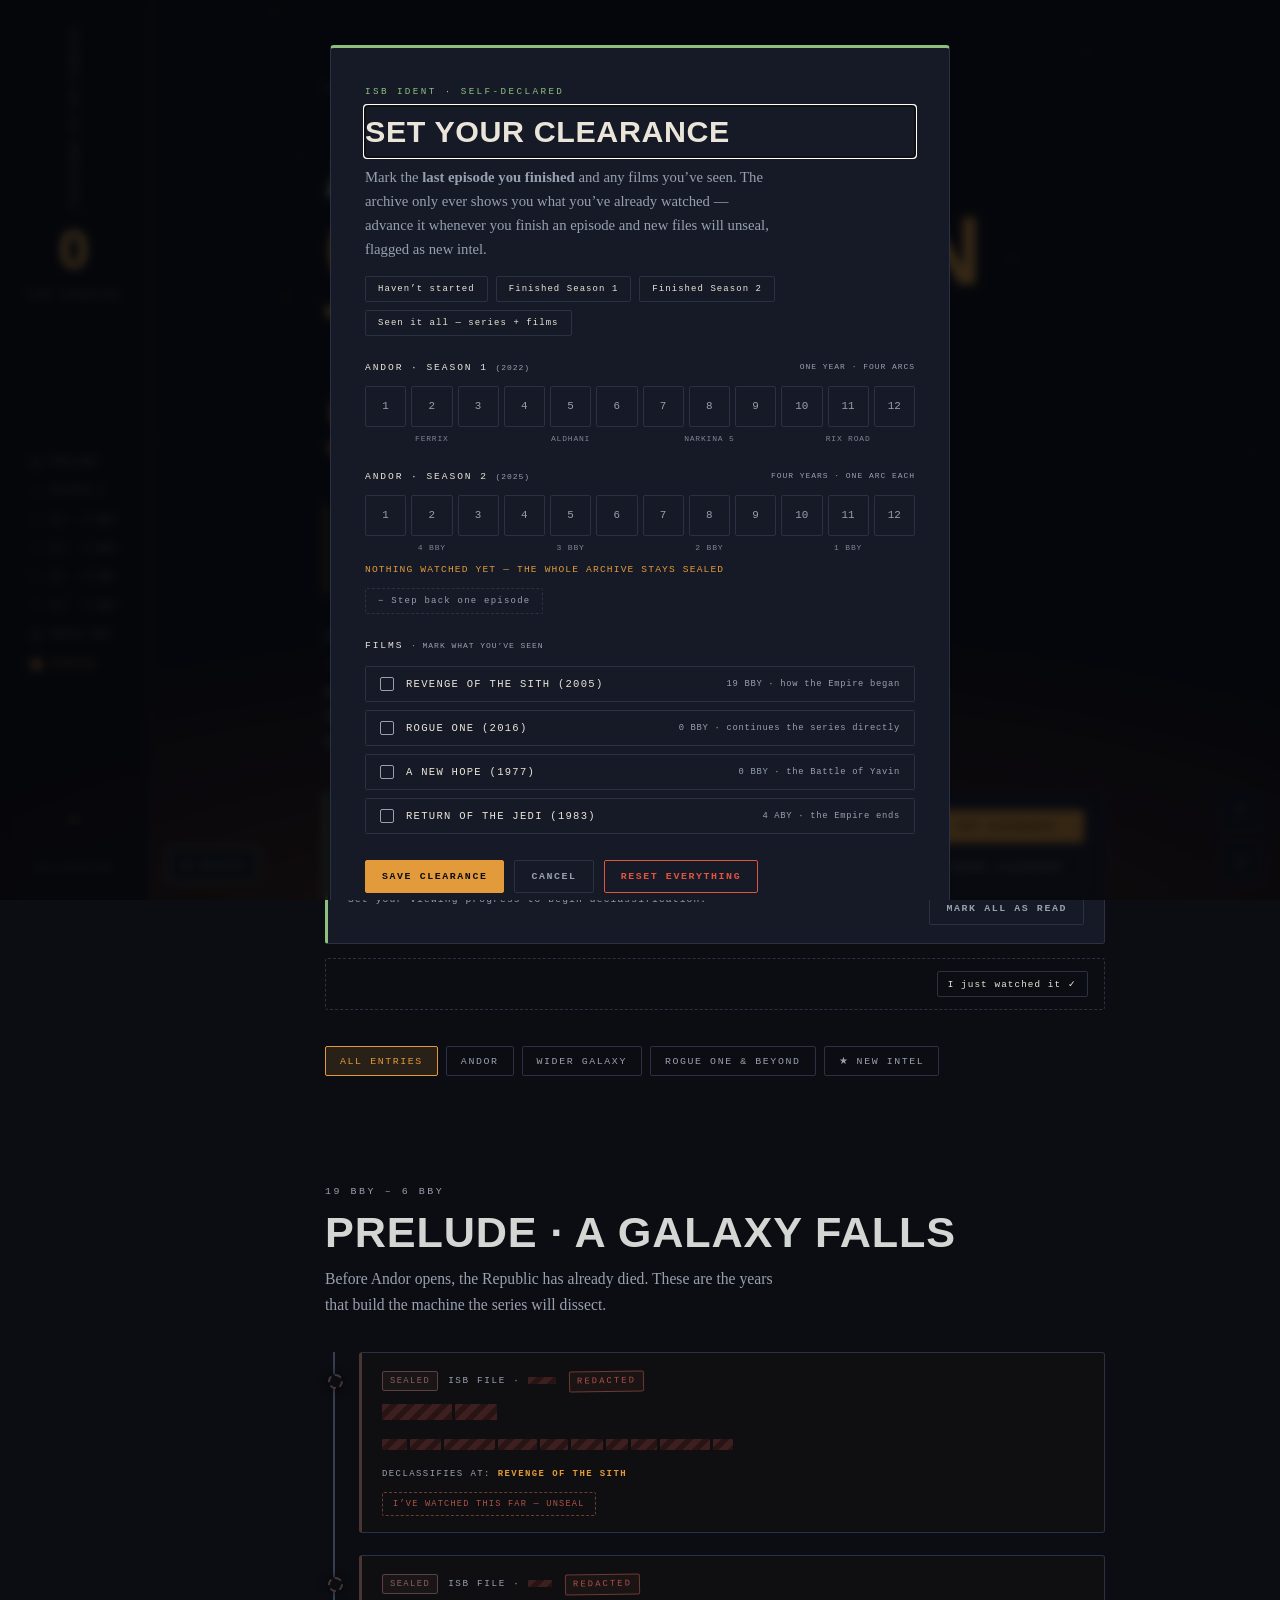
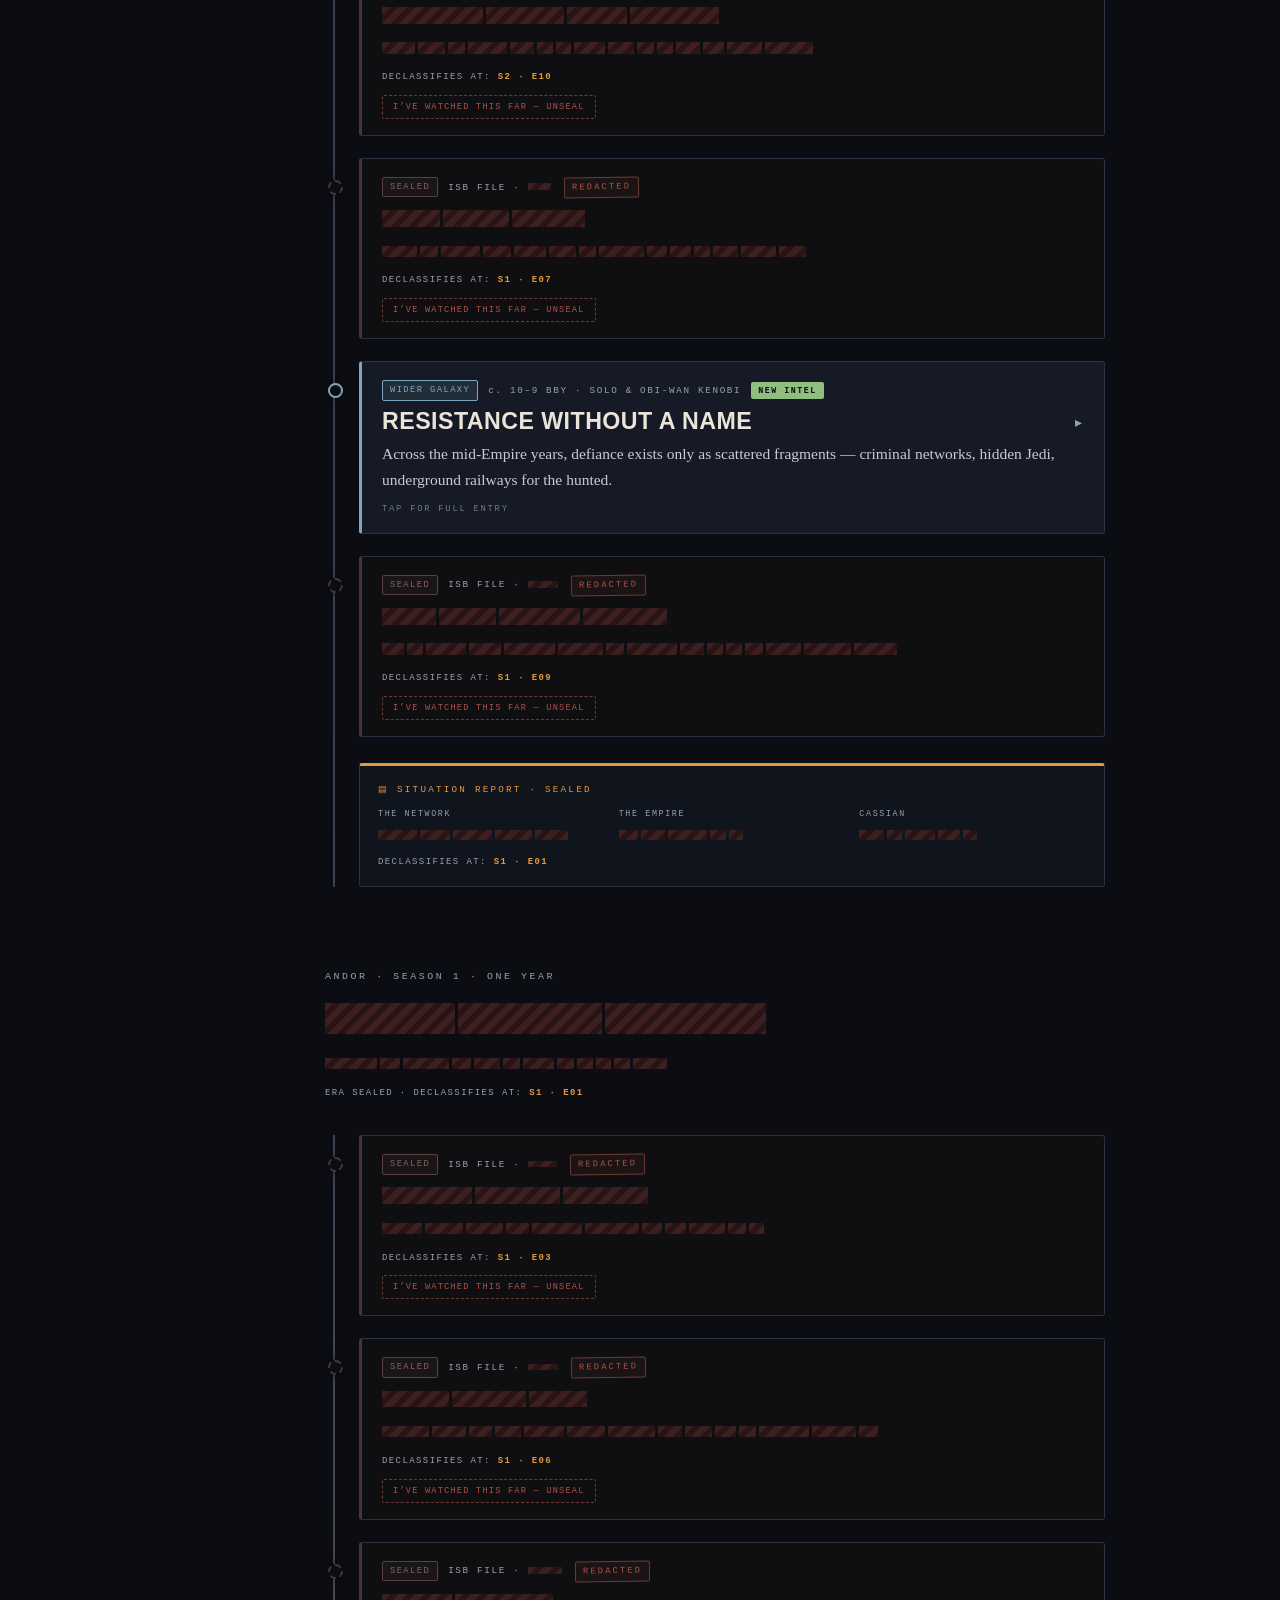
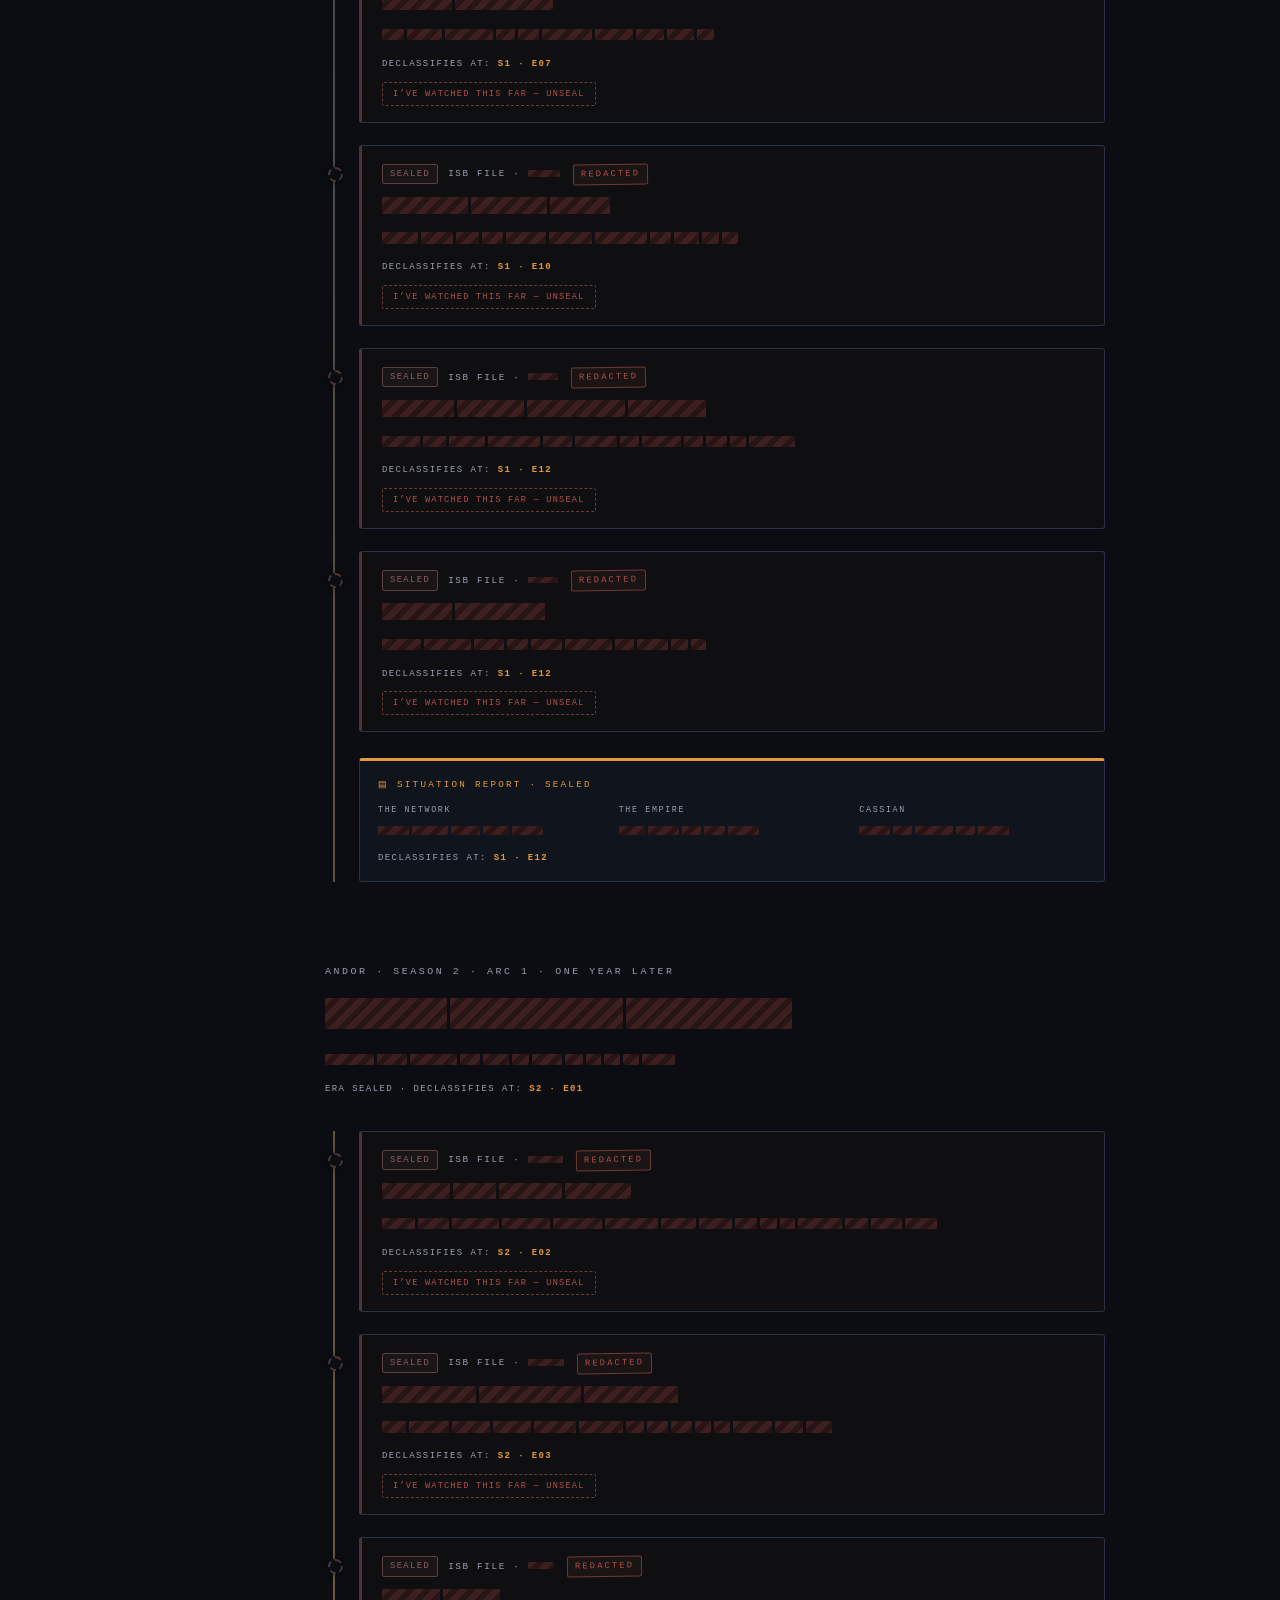
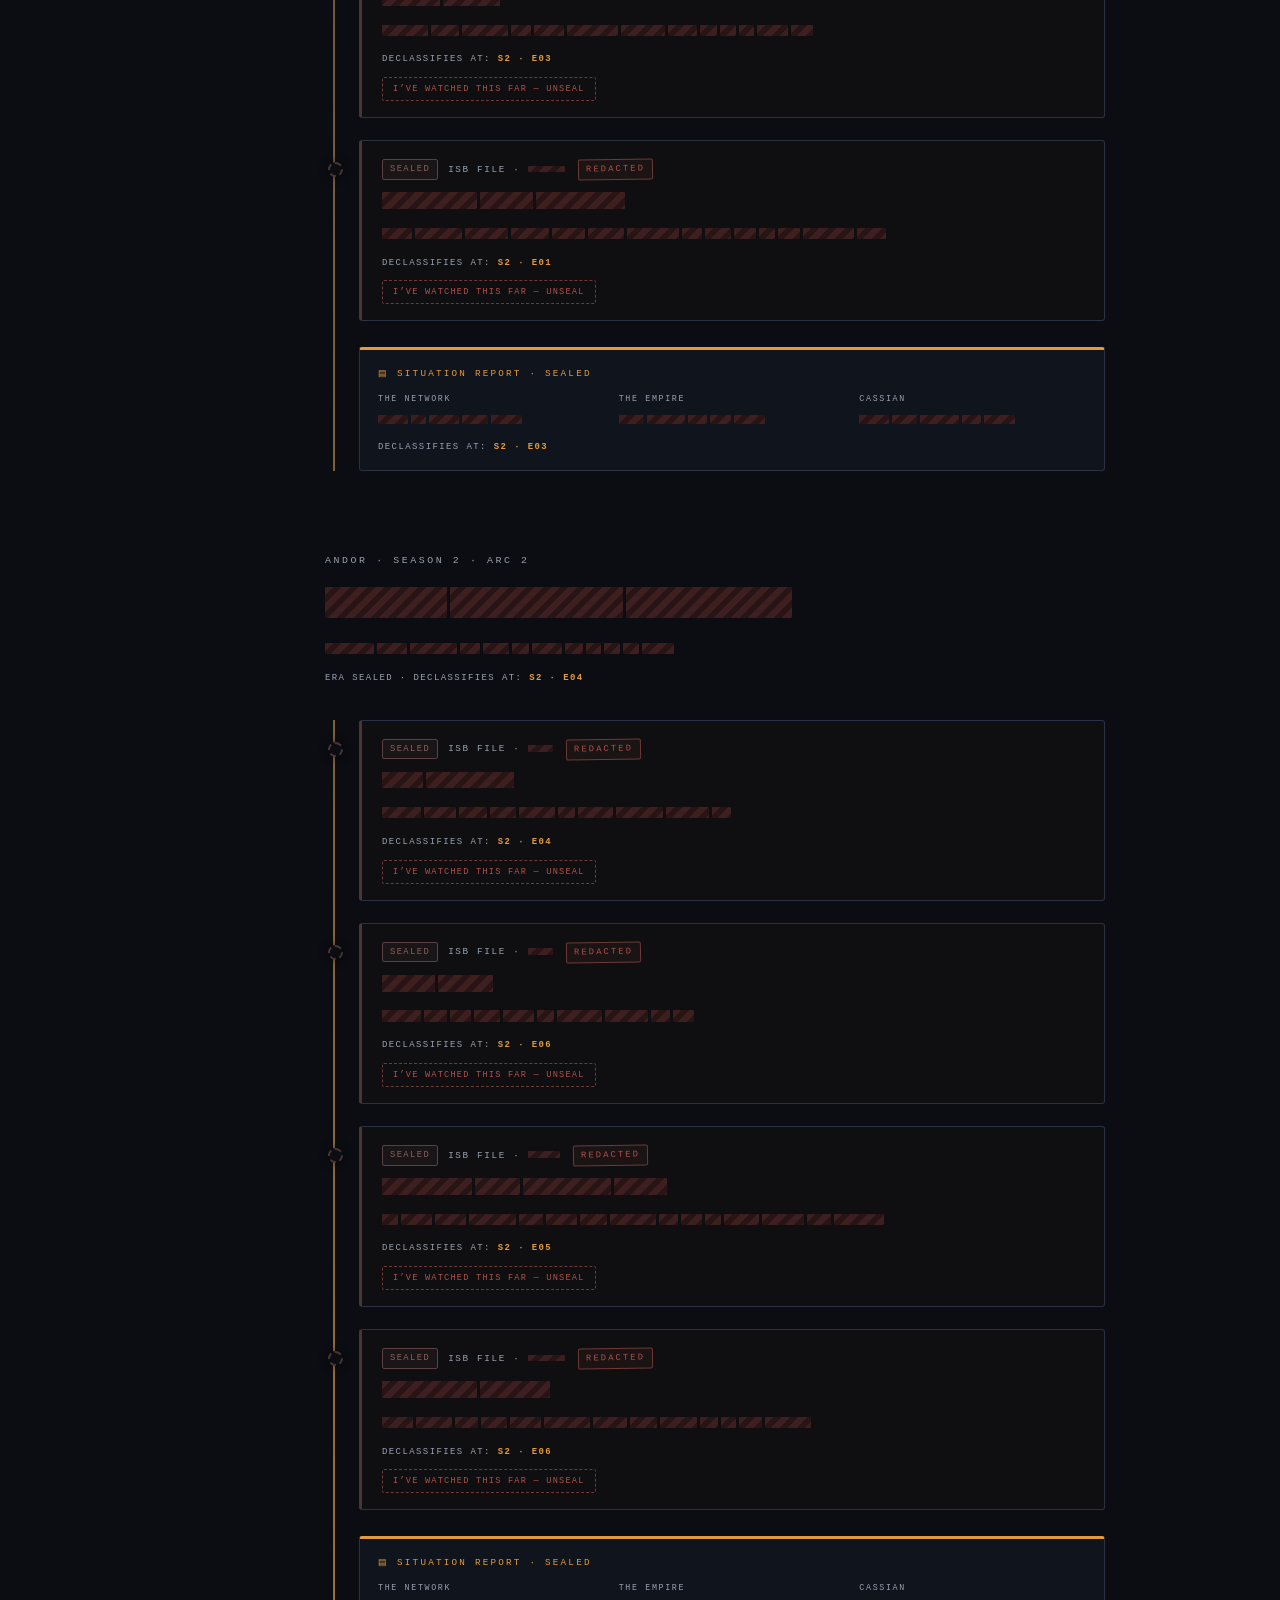
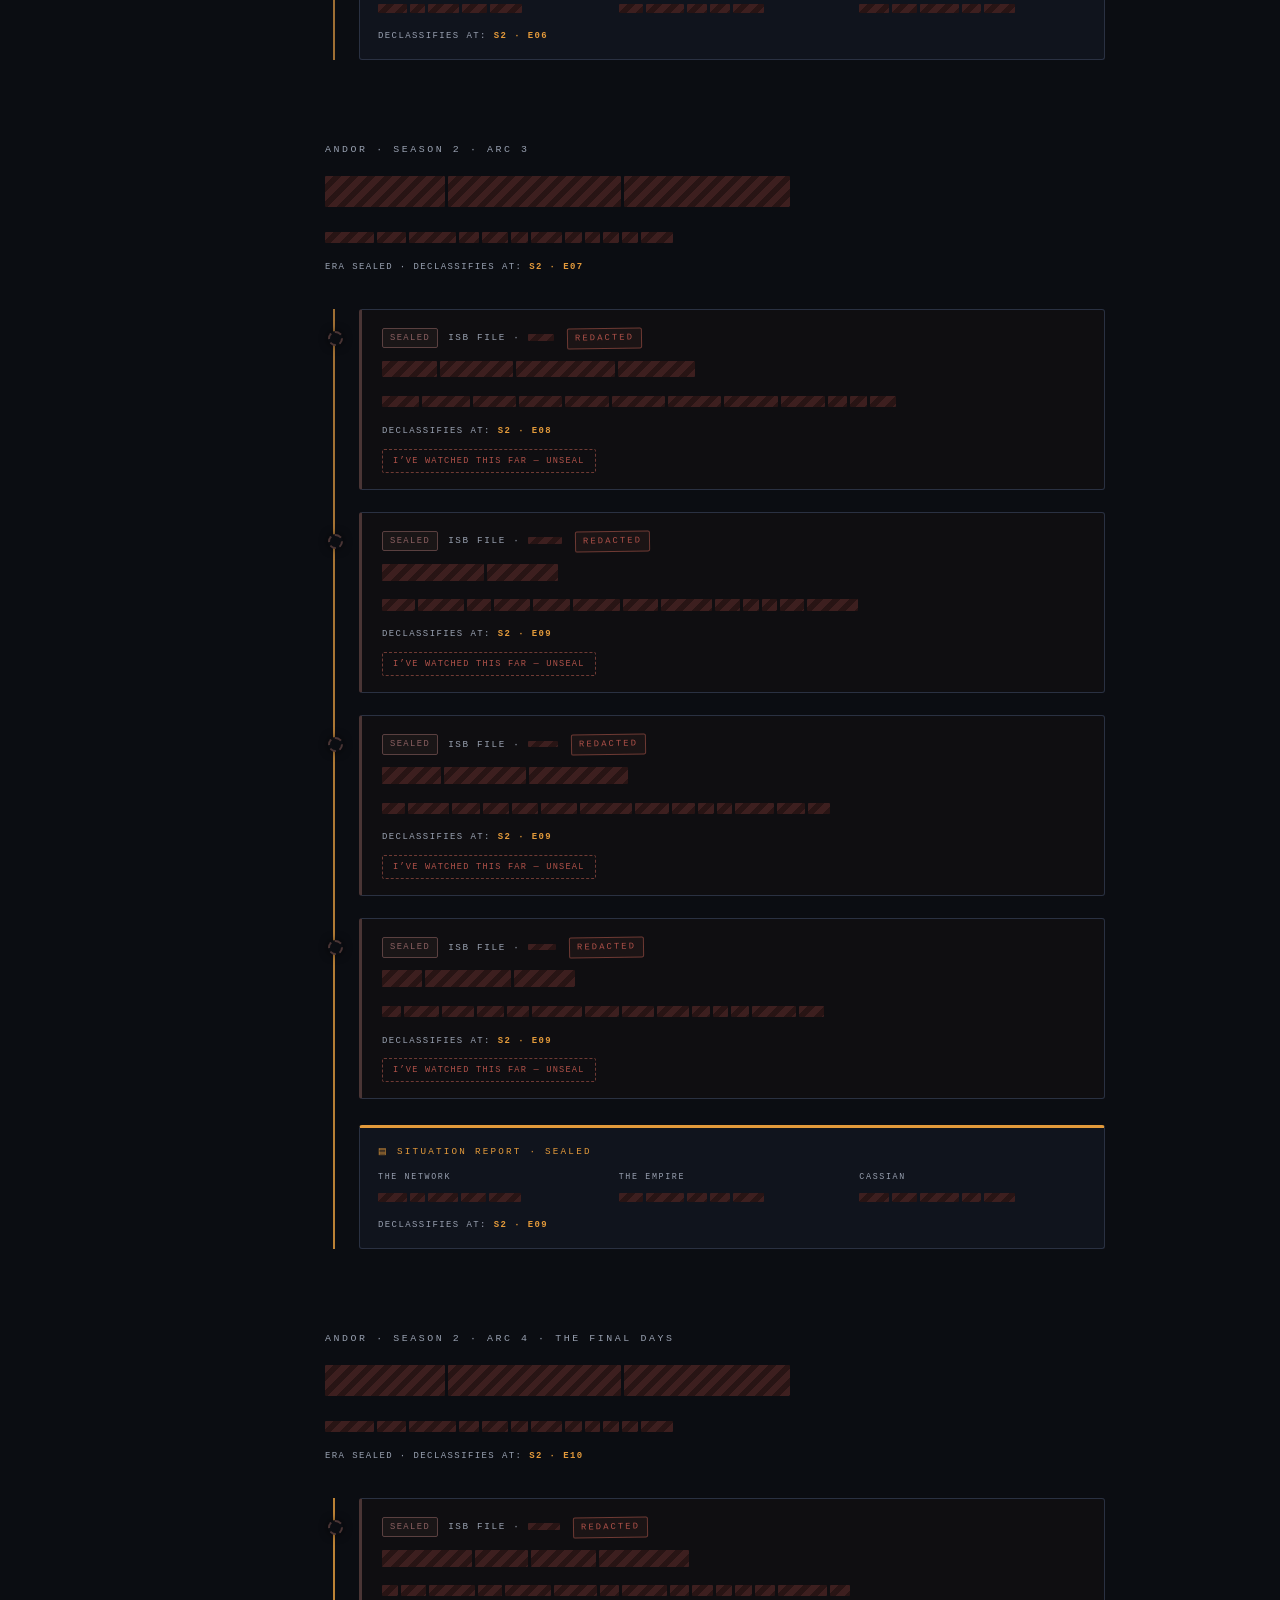
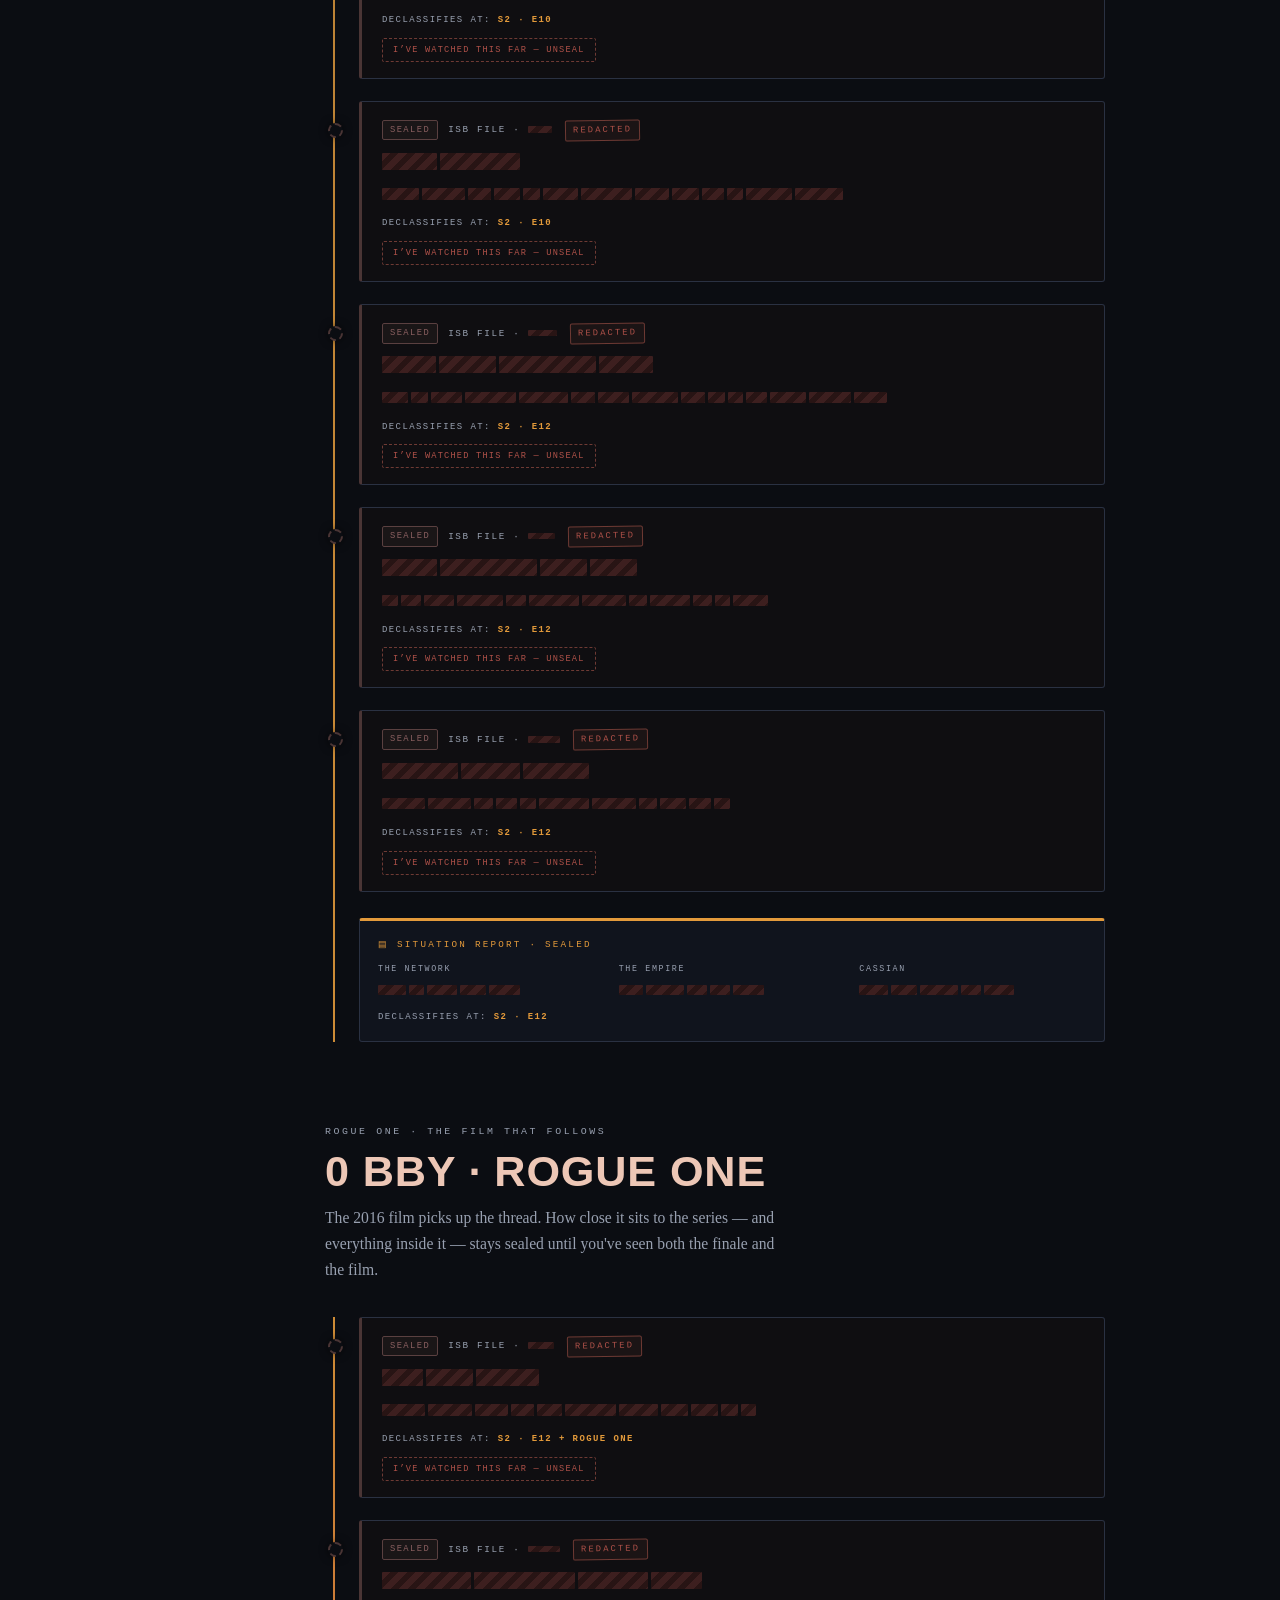
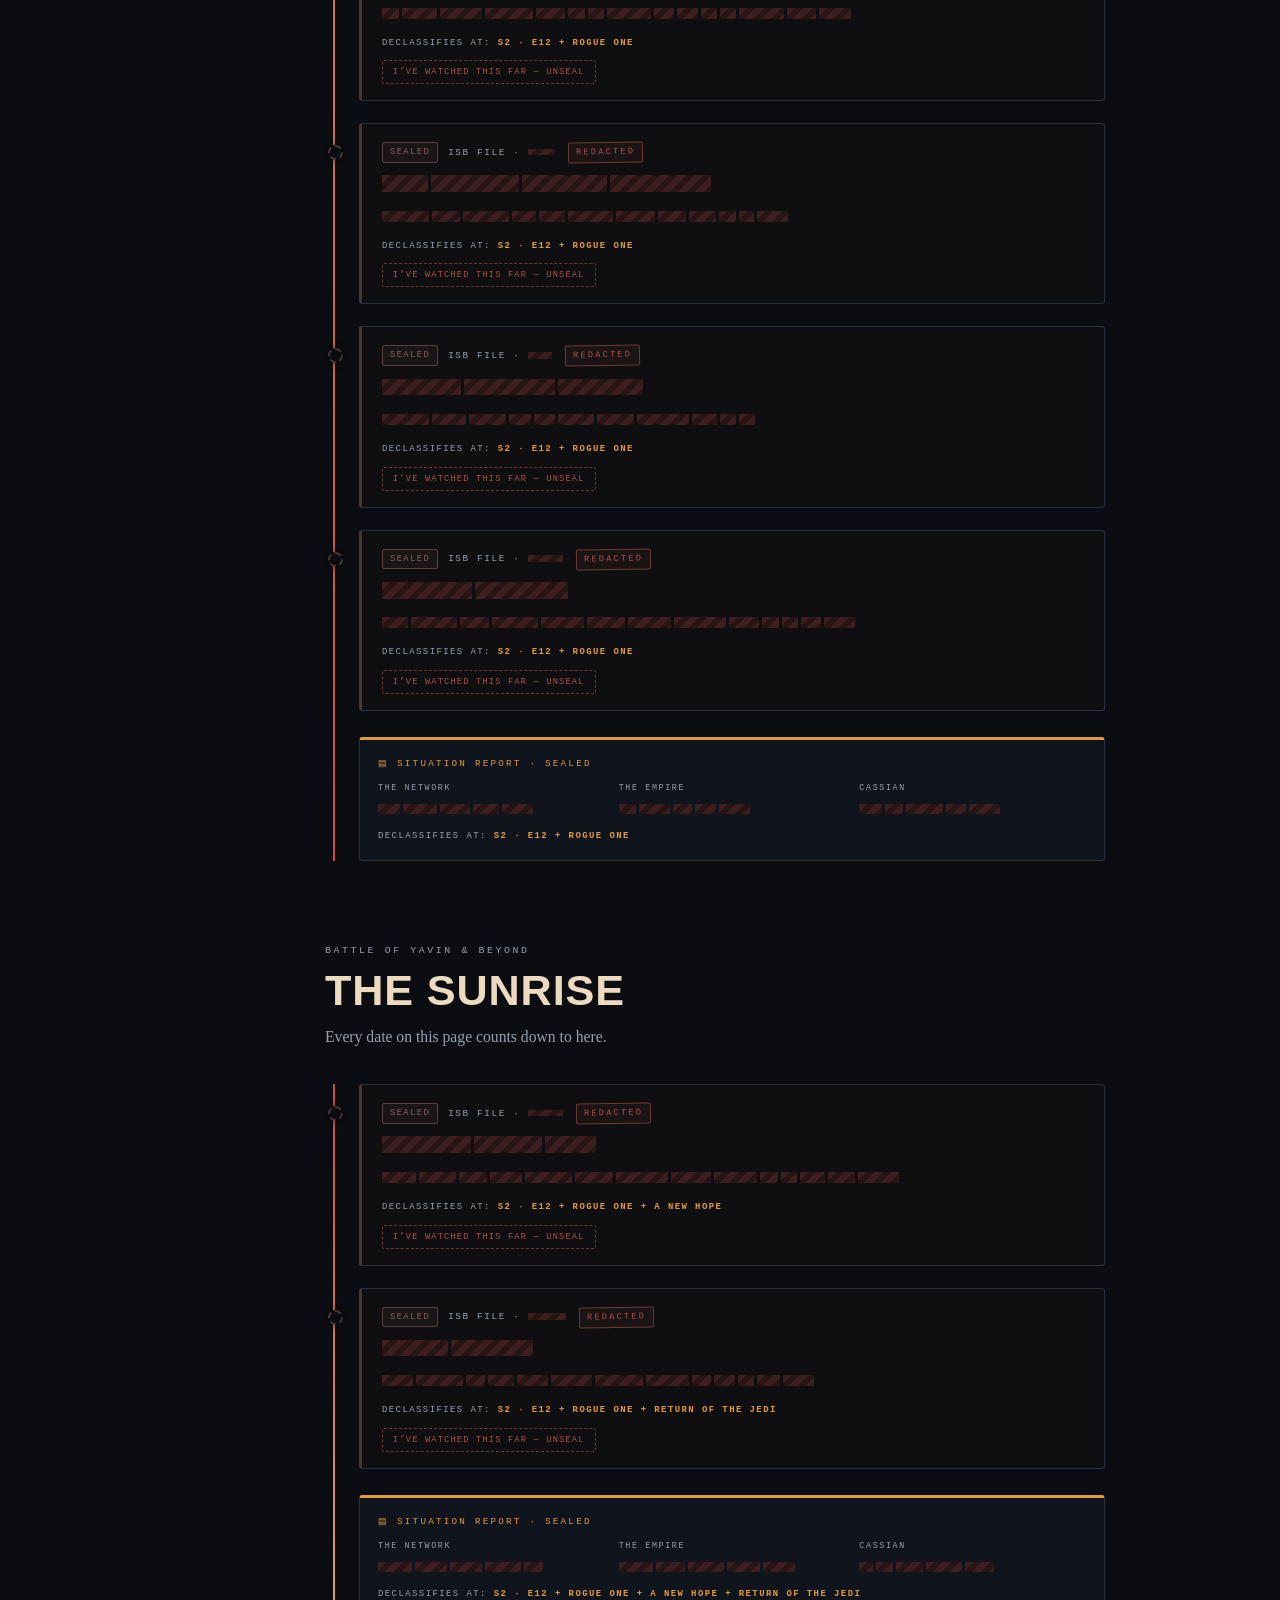
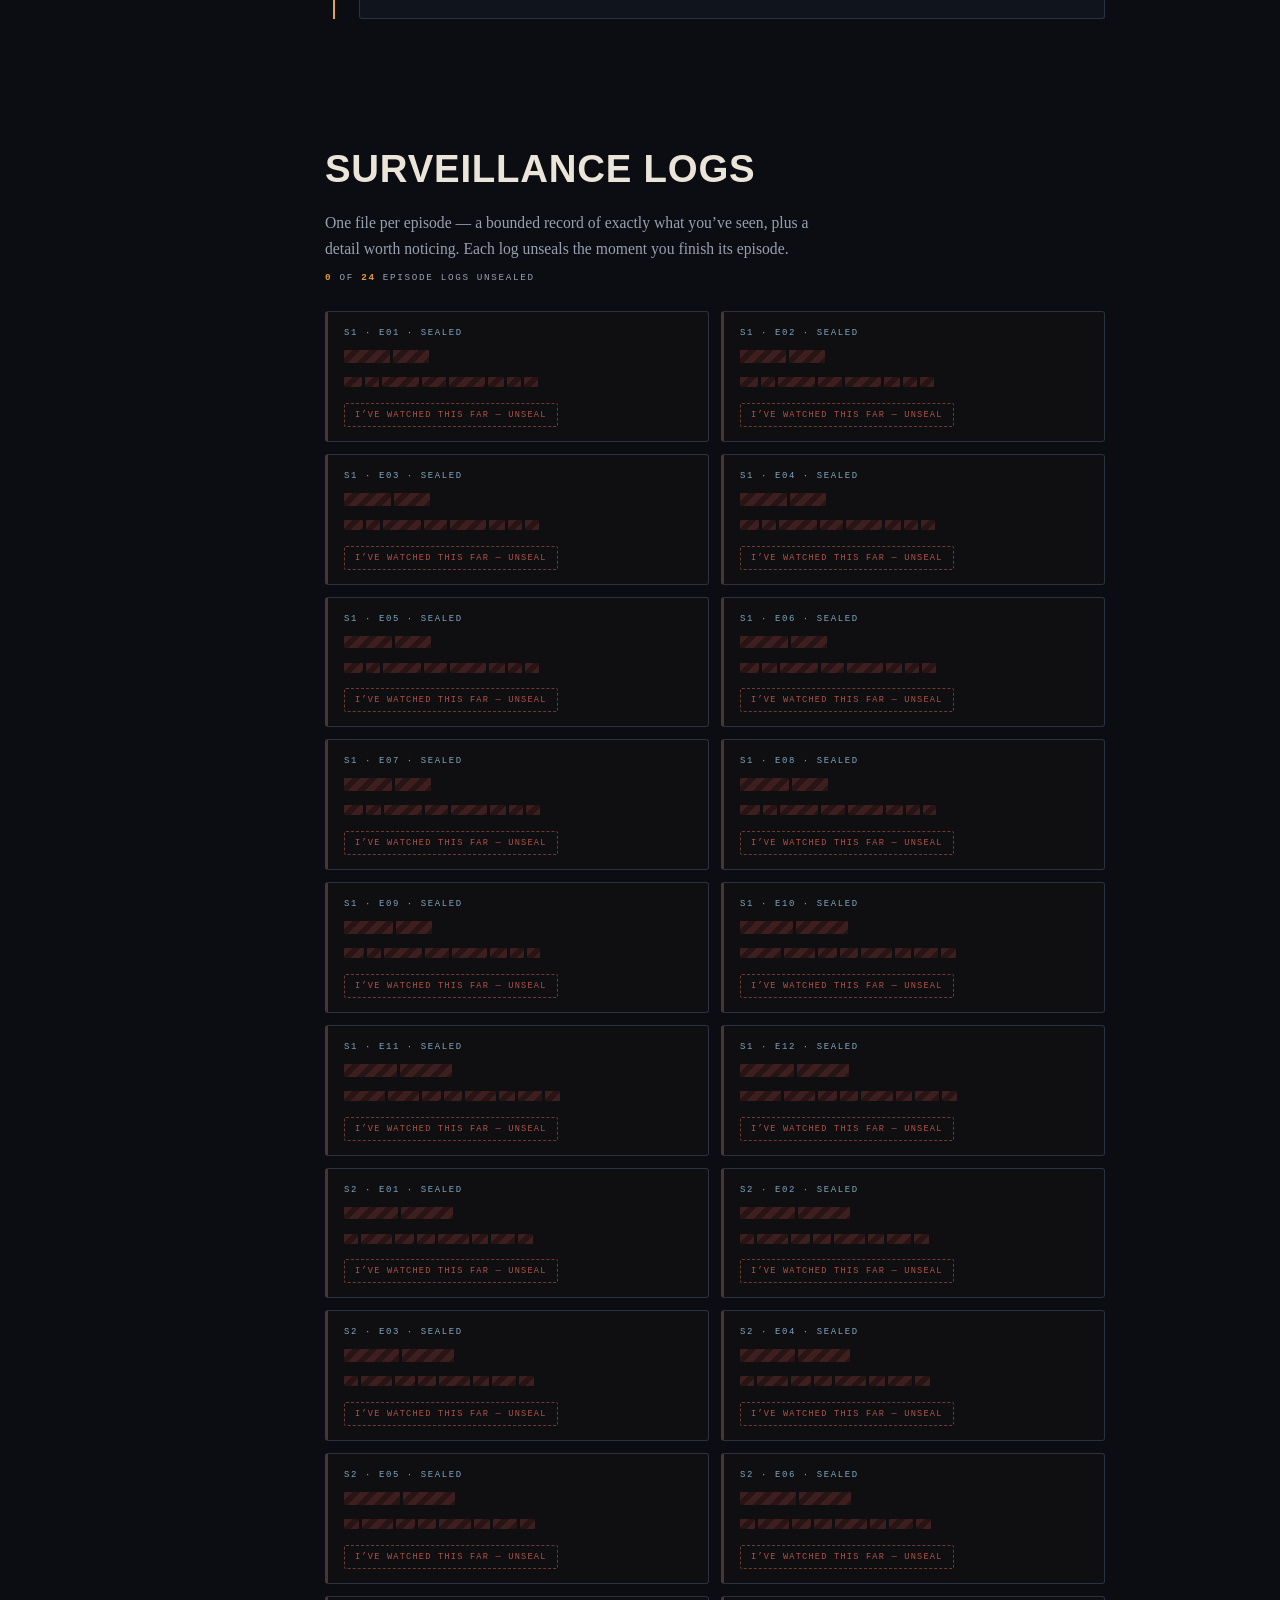
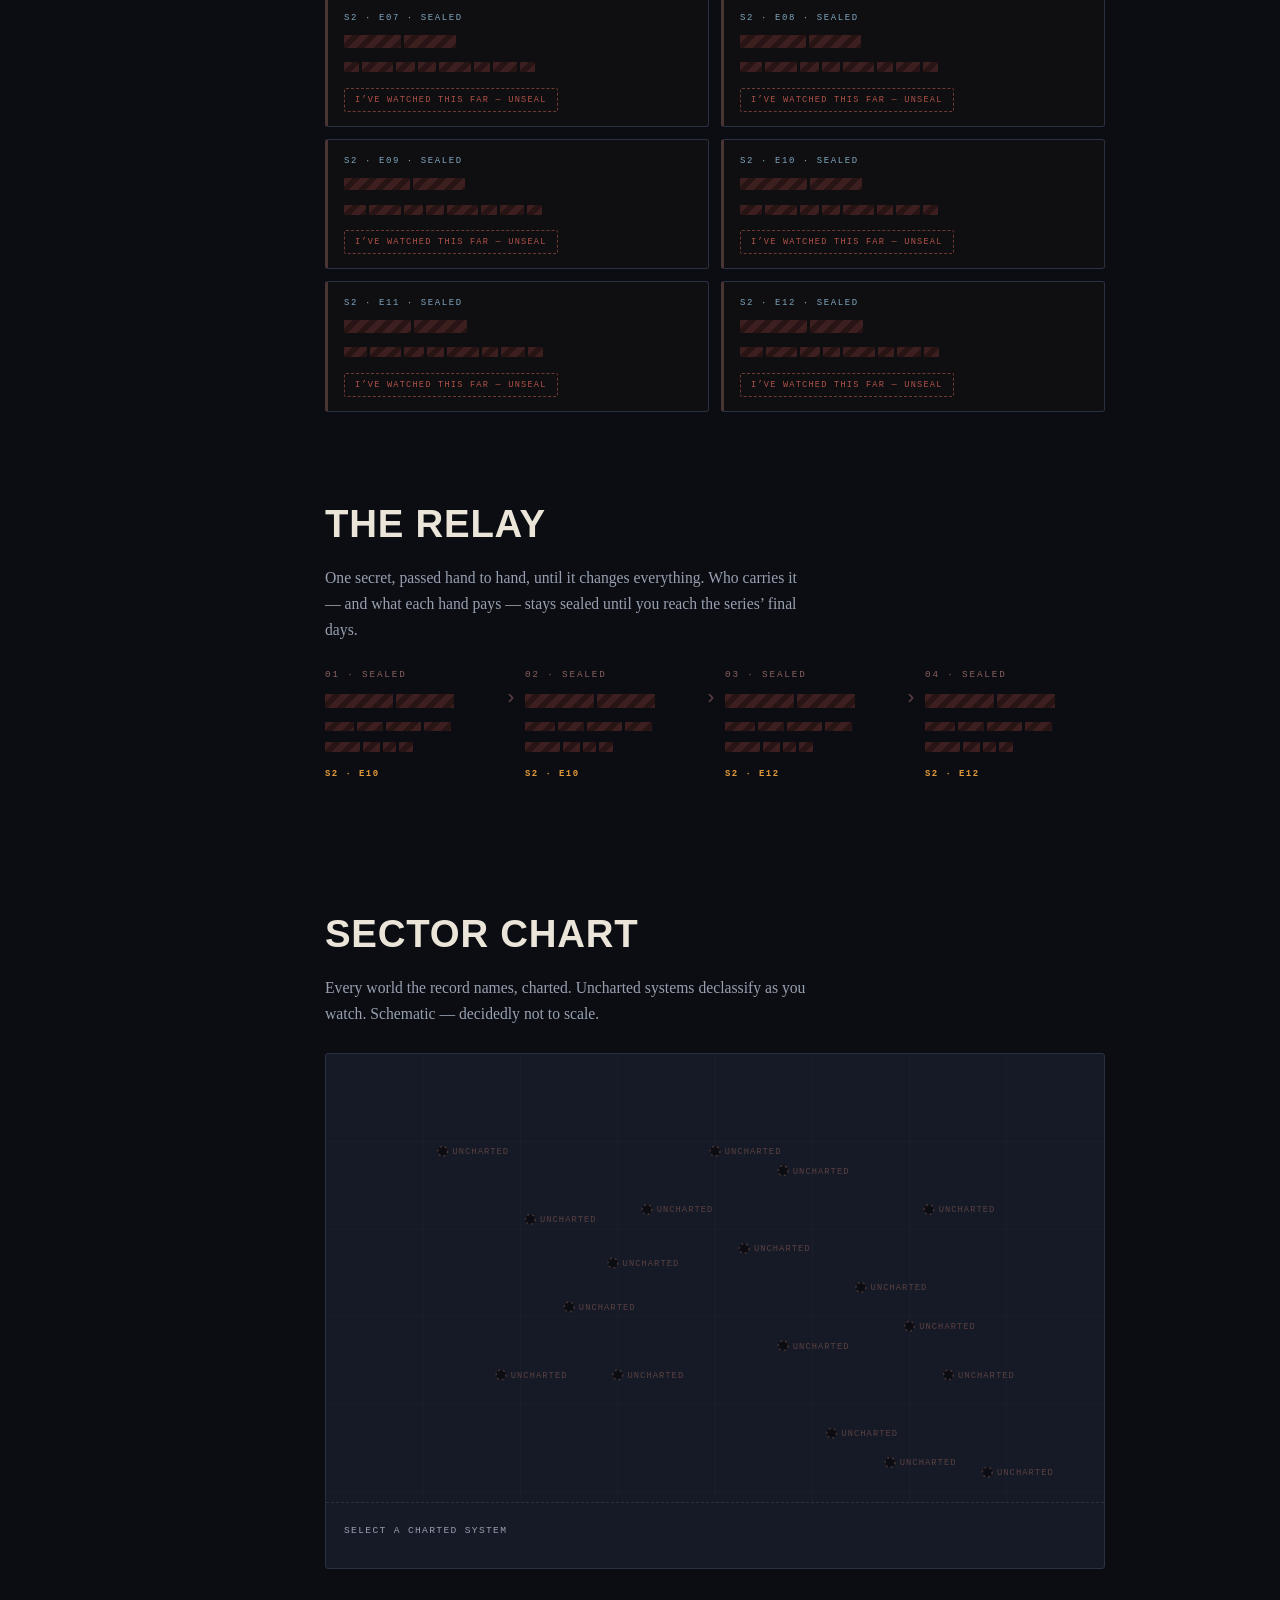
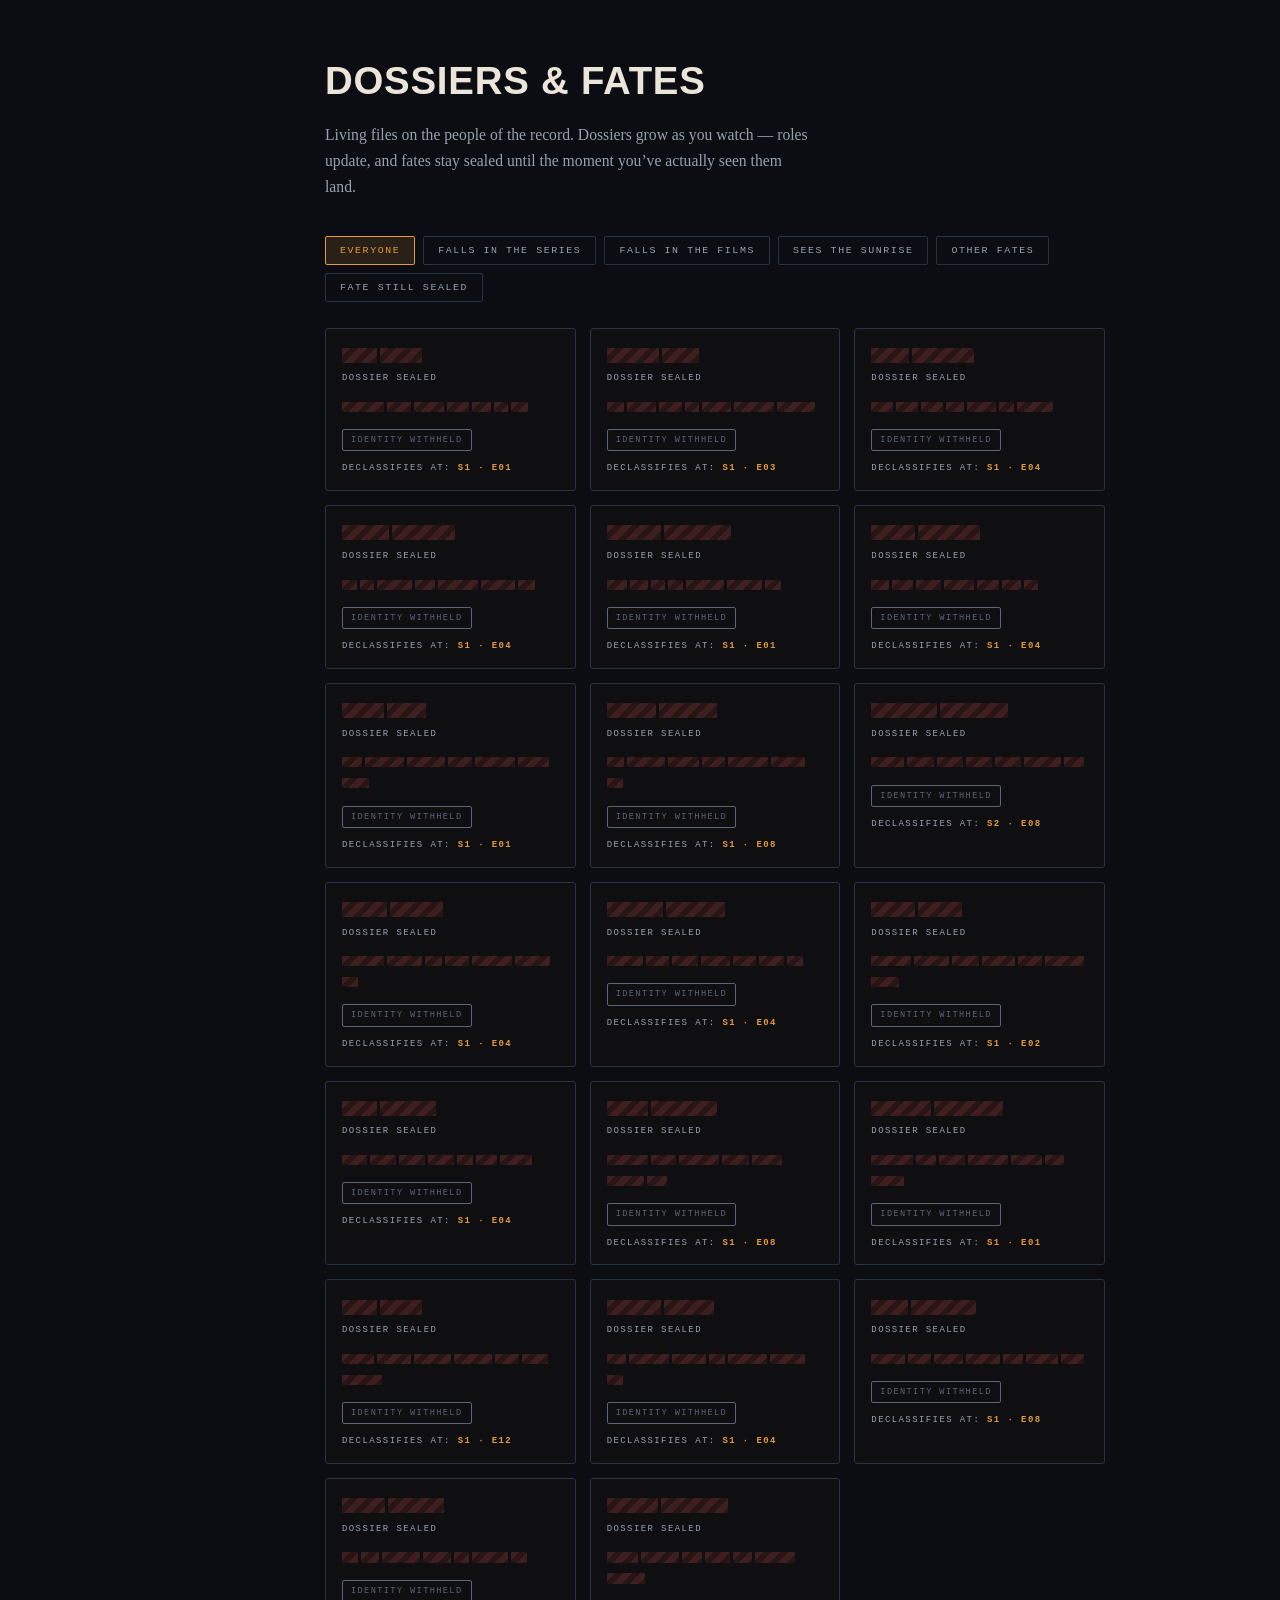
==== commit 24d21199: "Expand the archive: episode logs, codex sections, quiz, sharing, PWA, a11y New gated content (all sp" ====
--- a/index.html
+++ b/index.html
@@ -5,9 +5,24 @@
 <meta name="viewport" content="width=device-width, initial-scale=1.0">
 <title>Andor · Countdown to the Sunrise — A Spoiler-Safe Interactive Timeline</title>
 <meta name="description" content="An interactive Andor timeline with a built-in spoiler shield: set how far you've watched and everything beyond stays redacted.">
-<link rel="preconnect" href="https://fonts.googleapis.com">
-<link rel="preconnect" href="https://fonts.gstatic.com" crossorigin>
-<link href="https://fonts.googleapis.com/css2?family=Barlow+Condensed:wght@500;600;700&family=Spectral:ital,wght@0,300;0,400;0,600;1,300;1,400&family=IBM+Plex+Mono:wght@400;500;600&display=swap" rel="stylesheet">
+<meta name="theme-color" content="#0B0D12">
+<link rel="icon" href="data:image/svg+xml,%3Csvg xmlns='http://www.w3.org/2000/svg' viewBox='0 0 100 100'%3E%3Crect width='100' height='100' rx='18' fill='%230B0D12'/%3E%3Cpath d='M50 16 84 50 50 84 16 50Z' fill='none' stroke='%23E39A3B' stroke-width='7'/%3E%3Cpath d='M50 38 62 50 50 62 38 50Z' fill='%23E39A3B'/%3E%3C/svg%3E">
+<link rel="manifest" href="manifest.webmanifest">
+<link rel="canonical" href="https://justrada.github.io/andor-timeline/">
+<meta property="og:type" content="website">
+<meta property="og:url" content="https://justrada.github.io/andor-timeline/">
+<meta property="og:title" content="Andor · Countdown to the Sunrise">
+<meta property="og:description" content="A spoiler-safe interactive Andor timeline. Set how far you've watched — everything beyond stays under an ISB censor bar.">
+<meta property="og:image" content="https://justrada.github.io/andor-timeline/assets/og.png">
+<meta property="og:image:width" content="1200">
+<meta property="og:image:height" content="630">
+<meta name="twitter:card" content="summary_large_image">
+<meta name="twitter:title" content="Andor · Countdown to the Sunrise">
+<meta name="twitter:description" content="A spoiler-safe interactive Andor timeline. Set how far you've watched — everything beyond stays under an ISB censor bar.">
+<meta name="twitter:image" content="https://justrada.github.io/andor-timeline/assets/og.png">
+<link rel="preload" href="fonts/BarlowCondensed-700.woff2" as="font" type="font/woff2" crossorigin>
+<link rel="preload" href="fonts/Spectral-300.woff2" as="font" type="font/woff2" crossorigin>
+<link href="fonts/fonts.css" rel="stylesheet">
 <style>
 :root{
   --void:#0B0D12;
@@ -221,13 +236,14 @@
   font-family:var(--display);font-weight:600;font-size:1.45rem;letter-spacing:.02em;
   text-transform:uppercase;line-height:1.05;display:flex;justify-content:space-between;gap:12px;
 }
-.card h3 .chev{color:var(--ash);font-family:var(--mono);font-size:.9rem;transition:transform .3s;flex:none;margin-top:3px}
+.card h3 .chev{color:var(--ash);font-family:var(--mono);font-size:.9rem;transition:transform .3s;flex:none;margin-top:3px;background:none;border:0;cursor:pointer;padding:0 2px}
 .event.open .chev{transform:rotate(90deg);color:var(--c)}
 .card .blurb{margin-top:8px;color:#C7CBD6;font-size:.97rem}
-.more{max-height:0;overflow:hidden;transition:max-height .45s ease}
-.more-inner{padding-top:12px;margin-top:12px;border-top:1px dashed var(--line);color:var(--ash);font-size:.94rem}
+.more{display:grid;grid-template-rows:0fr;transition:grid-template-rows .45s ease}
+.more-inner{overflow:hidden;min-height:0;color:var(--ash);font-size:.94rem}
+.more-inner>div{padding-top:12px;margin-top:12px;border-top:1px dashed var(--line)}
 .more-inner b{color:var(--parchment);font-weight:600}
-.event.open .more{max-height:640px}
+.event.open .more{grid-template-rows:1fr}
 .hint{font-family:var(--mono);font-size:.55rem;letter-spacing:.2em;color:var(--ash);opacity:.7;margin-top:10px}
 .event.open .hint{display:none}
 
@@ -424,6 +440,294 @@
 }
 #toast.show{opacity:1;transform:translate(-50%,0)}
 #toast b{color:var(--green);font-weight:600}
+
+/* ---------- hero flourish ---------- */
+#hero h1 .warm{
+  background:linear-gradient(100deg,var(--amber) 30%,#f0ad55 55%,var(--ember));
+  -webkit-background-clip:text;background-clip:text;-webkit-text-fill-color:transparent;color:var(--amber);
+}
+#meter .num,#railpct,#fabunread,#mmeter{font-variant-numeric:tabular-nums}
+.era-head h2{color:color-mix(in oklab,var(--parchment),var(--era-c,var(--parchment)) 22%)}
+
+/* progress warmth layer */
+body::after{
+  content:"";position:fixed;inset:0;z-index:0;pointer-events:none;
+  background:radial-gradient(ellipse 130% 70% at 50% 115%, rgba(227,154,59,.5), rgba(226,84,62,.15) 45%, transparent 70%);
+  opacity:calc(var(--warm,0)*.14);transition:opacity 1.2s ease;
+}
+
+/* ---------- unsealing animation ---------- */
+.unsealing{position:relative;overflow:hidden}
+.unsealing::after{
+  content:"";position:absolute;inset:0;background:var(--redact);
+  background-image:repeating-linear-gradient(135deg,transparent 0 6px,rgba(0,0,0,.35) 6px 12px);
+  animation:unseal 1s ease .15s forwards;pointer-events:none;
+}
+@keyframes unseal{to{transform:translateX(102%);opacity:.4}}
+
+/* ---------- ACCESS DENIED flash ---------- */
+.denied{animation:deniedshake .4s ease}
+.denied::after{
+  content:"ACCESS DENIED · ISB EYES ONLY";position:absolute;inset:auto 0 45% 0;text-align:center;
+  font-family:var(--mono);font-size:.62rem;letter-spacing:.24em;color:#E2543E;font-weight:600;
+  animation:deniedfade 1.1s ease forwards;pointer-events:none;text-shadow:0 0 12px rgba(0,0,0,.9);
+}
+@keyframes deniedshake{0%,100%{transform:none}25%{transform:translateX(-4px)}75%{transform:translateX(4px)}}
+@keyframes deniedfade{0%{opacity:0}15%{opacity:1}80%{opacity:1}100%{opacity:0}}
+
+/* ---------- odometer meter ---------- */
+#meter .num{position:relative;overflow:hidden;height:1em;display:flex;justify-content:center}
+#meter .num .digitwrap{display:block;transition:transform .5s cubic-bezier(.5,0,.2,1)}
+#meter .num .digitwrap span{display:block;height:1em;line-height:1}
+
+/* ---------- unseal quick-set button ---------- */
+.unsealbtn{
+  margin-top:10px;background:none;border:1px dashed #6e3a34;border-radius:2px;color:#B0524A;
+  font-family:var(--mono);font-size:.54rem;letter-spacing:.14em;padding:6px 10px;cursor:pointer;transition:all .2s;
+}
+.unsealbtn:hover,.unsealbtn.armed{border-color:var(--amber);color:var(--amber);background:var(--amber-soft)}
+
+/* ---------- arc stamps ---------- */
+#stamps{display:flex;flex-wrap:wrap;gap:6px;margin-top:10px}
+#stamps span{
+  font-family:var(--mono);font-size:.5rem;letter-spacing:.14em;padding:3px 7px;border-radius:2px;
+  border:1px solid var(--amber);color:var(--amber);transform:rotate(-1deg);background:var(--amber-soft);
+}
+#stamps span.pending{border-color:var(--line);color:var(--ash);background:transparent;opacity:.5;transform:none}
+
+/* ---------- surveillance logs ---------- */
+#logs{padding:70px 0 10px;scroll-margin-top:40px}
+.log-grid{display:grid;grid-template-columns:repeat(auto-fill,minmax(280px,1fr));gap:12px;margin-top:26px}
+.log{
+  background:var(--hull);border:1px solid var(--line);border-left:3px solid var(--steel);
+  border-radius:3px;padding:14px 16px;position:relative;
+}
+.log .l-k{font-family:var(--mono);font-size:.56rem;letter-spacing:.18em;color:var(--steel);margin-bottom:6px;display:flex;gap:8px;flex-wrap:wrap;align-items:center}
+.log .l-t{font-family:var(--display);font-weight:600;font-size:1.1rem;text-transform:uppercase;letter-spacing:.02em;line-height:1.1}
+.log p{font-size:.86rem;color:#C0C5D1;line-height:1.5;margin-top:6px}
+.log .l-d{margin-top:8px;padding-top:8px;border-top:1px dashed var(--line);font-size:.8rem;color:var(--ash)}
+.log .l-d b{color:var(--steel);font-family:var(--mono);font-size:.54rem;letter-spacing:.18em;font-weight:500}
+.log.sealedlog{border-left-color:#4a3535;background:rgba(21,17,17,.55)}
+
+/* ---------- sitrep ---------- */
+.sitrep{
+  margin:26px 0 8px;background:rgba(21,26,38,.6);border:1px solid var(--line);border-top:3px solid var(--amber);
+  border-radius:3px;padding:16px 18px;
+}
+.sitrep .s-k{font-family:var(--mono);font-size:.58rem;letter-spacing:.24em;color:var(--amber);margin-bottom:10px;display:flex;gap:8px;align-items:center;flex-wrap:wrap}
+.sitrep .cols{display:grid;grid-template-columns:repeat(auto-fit,minmax(180px,1fr));gap:14px}
+.sitrep .cols b{display:block;font-family:var(--mono);font-size:.52rem;letter-spacing:.2em;color:var(--ash);font-weight:500;margin-bottom:4px}
+.sitrep .cols p{font-size:.84rem;color:#C0C5D1;line-height:1.5}
+
+/* ---------- sector chart ---------- */
+#map{padding:70px 0 10px;scroll-margin-top:40px}
+#chart{margin-top:26px;background:var(--hull);border:1px solid var(--line);border-radius:3px;position:relative}
+#chart svg{display:block;width:100%;height:auto}
+#chart .world{cursor:pointer}
+#chart .world circle{fill:var(--void);stroke:var(--amber);stroke-width:1.5;transition:all .2s}
+#chart .world:hover circle,#chart .world.sel circle{fill:var(--amber);filter:drop-shadow(0 0 6px rgba(227,154,59,.8))}
+#chart .world text{fill:var(--ash);font-family:var(--mono);font-size:9px;letter-spacing:.12em}
+#chart .world.sel text{fill:var(--amber)}
+#chart .world.uncharted circle{stroke:#4a3535;stroke-dasharray:2 3;cursor:default}
+#chart .world.uncharted text{fill:#5a4040}
+#chart .gridline{stroke:var(--line);stroke-width:.5;opacity:.45}
+#gazetteer{
+  border-top:1px dashed var(--line);padding:14px 18px;font-size:.9rem;color:#C0C5D1;min-height:66px;
+}
+#gazetteer .g-k{font-family:var(--mono);font-size:.58rem;letter-spacing:.2em;color:var(--amber);display:block;margin-bottom:4px}
+#gazetteer .hintline{font-family:var(--mono);font-size:.6rem;letter-spacing:.14em;color:var(--ash)}
+
+/* ---------- lexicon ---------- */
+#lexicon{padding:70px 0 10px;scroll-margin-top:40px}
+.lex-grid{display:grid;grid-template-columns:repeat(auto-fill,minmax(260px,1fr));gap:10px;margin-top:26px}
+.lex{
+  background:var(--hull);border:1px solid var(--line);border-radius:3px;padding:12px 14px;
+}
+.lex .term{font-family:var(--mono);font-size:.66rem;letter-spacing:.14em;color:var(--amber);font-weight:600}
+.lex p{font-size:.83rem;color:#B9C0CD;line-height:1.5;margin-top:5px}
+.lex.sealedlex{background:rgba(21,17,17,.55)}
+.lex.sealedlex .term{color:#8a6060}
+
+/* ---------- transmissions (quotes) ---------- */
+#transmissions{padding:70px 0 10px;scroll-margin-top:40px}
+.qt-col{display:flex;flex-direction:column;gap:12px;margin-top:26px}
+.qt{
+  background:var(--hull);border:1px solid var(--line);border-left:3px solid var(--amber);
+  border-radius:3px;padding:14px 18px;
+}
+.qt blockquote{font-style:italic;font-size:1.02rem;color:var(--parchment);line-height:1.5}
+.qt .q-m{font-family:var(--mono);font-size:.56rem;letter-spacing:.18em;color:var(--ash);margin-top:8px;display:flex;gap:10px;flex-wrap:wrap}
+.qt .q-m b{color:var(--amber);font-weight:600}
+.qt.sealedqt{border-left-color:#4a3535;background:rgba(21,17,17,.55)}
+
+/* ---------- ledger ---------- */
+#ledger{padding:70px 0 10px;scroll-margin-top:40px}
+#ledgerbook{
+  margin-top:26px;background:var(--hull);border:1px solid var(--line);border-top:3px solid var(--ember);
+  border-radius:3px;padding:8px 18px 14px;font-family:var(--mono);
+}
+.ld{display:flex;justify-content:space-between;gap:14px;align-items:baseline;padding:9px 0;border-bottom:1px dashed var(--line);font-size:.68rem;letter-spacing:.1em}
+.ld:last-child{border-bottom:0}
+.ld .li{color:#C0C5D1}
+.ld .lf{color:var(--ember);white-space:nowrap;font-weight:500}
+.ld.sealedld .li,.ld.sealedld .lf{color:#5a4040}
+.ld.totalrow{border-top:2px solid var(--line);border-bottom:0;margin-top:4px;padding-top:12px}
+.ld.totalrow .li{color:var(--parchment);font-weight:600}
+
+/* ---------- manifesto document ---------- */
+#manifestocard{
+  margin:26px 0 0;background:#12151f;border:1px solid var(--line);border-radius:3px;padding:20px 22px;
+  background-image:repeating-linear-gradient(0deg,transparent 0 26px,rgba(42,49,66,.25) 26px 27px);
+}
+#manifestocard .m-k{font-family:var(--mono);font-size:.56rem;letter-spacing:.22em;color:var(--ash);margin-bottom:12px}
+#manifestocard .frag{font-style:italic;color:var(--parchment);font-size:.98rem;line-height:1.7;margin-bottom:14px}
+#manifestocard .frag.sealedfrag{font-style:normal}
+#manifestocard cite{display:block;font-style:normal;font-family:var(--mono);font-size:.54rem;letter-spacing:.18em;color:var(--ash);margin-top:4px}
+
+/* ---------- field assessment (quiz) ---------- */
+#quiz{padding:70px 0 10px;scroll-margin-top:40px}
+#quizbox{
+  margin-top:26px;background:var(--hull);border:1px solid var(--line);border-top:3px solid var(--green);
+  border-radius:3px;padding:22px;min-height:120px;
+}
+#quizbox .qz-k{font-family:var(--mono);font-size:.58rem;letter-spacing:.2em;color:var(--green);margin-bottom:10px}
+#quizbox .qz-q{font-family:var(--display);font-weight:600;font-size:1.4rem;text-transform:uppercase;letter-spacing:.02em;line-height:1.15}
+.qz-opts{display:flex;flex-direction:column;gap:8px;margin-top:16px}
+.qz-opt{
+  text-align:left;background:transparent;border:1px solid var(--line);border-radius:2px;color:#C7CBD6;
+  font-family:var(--body);font-size:.95rem;padding:11px 14px;cursor:pointer;transition:all .15s;
+}
+.qz-opt:hover{border-color:var(--ash)}
+.qz-opt.correct{border-color:var(--green);color:var(--green);background:rgba(143,191,127,.1)}
+.qz-opt.wrong{border-color:var(--ember);color:var(--ember);background:var(--ember-soft)}
+.qz-opt:disabled{cursor:default}
+#quizbox .qz-explain{margin-top:12px;font-size:.88rem;color:var(--ash);border-top:1px dashed var(--line);padding-top:10px}
+#quizbox .qz-report{font-family:var(--mono);letter-spacing:.1em;font-size:.8rem;line-height:2.2}
+#quizbox .qz-report .big{font-family:var(--display);font-size:2.4rem;letter-spacing:.02em;color:var(--green);display:block;line-height:1}
+
+/* ---------- second pass ---------- */
+#secondpass{padding:70px 0 10px;scroll-margin-top:40px}
+.sp-col{display:flex;flex-direction:column;gap:12px;margin-top:26px}
+.sp{
+  background:var(--hull);border:1px solid var(--line);border-left:3px solid #F4B75A;border-radius:3px;padding:14px 18px;
+}
+.sp .sp-t{font-family:var(--display);font-weight:600;font-size:1.15rem;text-transform:uppercase;letter-spacing:.02em}
+.sp p{font-size:.88rem;color:#C0C5D1;line-height:1.55;margin-top:6px}
+#spseal{
+  margin-top:26px;border:1px dashed #6e3a34;border-radius:3px;padding:22px;text-align:center;
+  font-family:var(--mono);font-size:.62rem;letter-spacing:.2em;color:#B0524A;line-height:2;
+}
+
+/* ---------- compare banner ---------- */
+#comparebar{
+  position:fixed;top:0;left:0;right:0;z-index:60;display:none;align-items:center;gap:12px;justify-content:center;
+  background:#1a2b1e;border-bottom:1px solid var(--green);padding:9px 14px;
+  font-family:var(--mono);font-size:.6rem;letter-spacing:.14em;color:var(--green);flex-wrap:wrap;text-align:center;
+}
+#comparebar.show{display:flex}
+#comparebar button{
+  background:var(--green);border:0;color:var(--void);font-family:var(--mono);font-size:.56rem;font-weight:600;
+  letter-spacing:.12em;padding:5px 10px;border-radius:2px;cursor:pointer;
+}
+body.comparing #rail{top:34px}
+
+/* ---------- sunrise finale ---------- */
+#sunriseveil{
+  position:fixed;inset:0;z-index:120;display:none;align-items:center;justify-content:center;text-align:center;
+  background:radial-gradient(ellipse 140% 90% at 50% 120%, #E39A3B 0%, #E2543E 30%, #341b28 62%, var(--void) 90%);
+  padding:24px;
+}
+#sunriseveil.show{display:flex;animation:dawnrise 2.2s ease}
+@keyframes dawnrise{from{opacity:0}to{opacity:1}}
+#sunriseveil .inner{max-width:520px}
+#sunriseveil .s-count{font-family:var(--display);font-weight:700;font-size:6rem;line-height:1;color:var(--void);text-shadow:0 0 30px rgba(255,220,150,.5)}
+#sunriseveil .s-quote{font-style:italic;font-size:1.2rem;color:var(--void);margin-top:18px;line-height:1.6;font-weight:400}
+#sunriseveil .s-quote b{font-style:normal;font-weight:600}
+#sunriseveil .s-k{font-family:var(--mono);font-size:.62rem;letter-spacing:.3em;color:rgba(11,13,18,.75);margin-bottom:14px}
+#sunriseveil .btns{display:flex;gap:10px;justify-content:center;margin-top:26px;flex-wrap:wrap}
+#sunriseveil .btn{background:var(--void);color:var(--amber);border-color:var(--void)}
+
+/* ---------- panel additions ---------- */
+.presetrow{display:flex;flex-wrap:wrap;gap:8px;margin-top:14px}
+.preset{
+  background:transparent;border:1px solid var(--line);border-radius:2px;color:var(--parchment);
+  font-family:var(--mono);font-size:.56rem;letter-spacing:.12em;padding:7px 12px;cursor:pointer;transition:all .15s;
+}
+.preset:hover{border-color:var(--green);color:var(--green)}
+.gridreadout{font-family:var(--mono);font-size:.6rem;letter-spacing:.12em;color:var(--amber);margin-top:8px;min-height:1.2em}
+#pandelta{
+  margin-top:18px;border:1px dashed var(--green);border-radius:2px;padding:9px 12px;
+  font-family:var(--mono);font-size:.6rem;letter-spacing:.14em;color:var(--green);
+}
+#pandelta.negative{border-color:var(--ember);color:var(--ember)}
+.synctools{display:flex;flex-wrap:wrap;gap:8px;margin-top:12px}
+#confirmstrip{
+  display:none;margin-top:14px;border:1px solid var(--ember);border-radius:2px;padding:10px 12px;
+  font-family:var(--mono);font-size:.6rem;letter-spacing:.12em;color:var(--ember);
+  align-items:center;gap:10px;flex-wrap:wrap;
+}
+#confirmstrip.show{display:flex}
+#confirmstrip button{
+  background:transparent;border:1px solid currentColor;border-radius:2px;color:inherit;cursor:pointer;
+  font-family:var(--mono);font-size:.56rem;letter-spacing:.1em;padding:5px 9px;
+}
+
+/* toast action button */
+#toast.show{pointer-events:auto}
+#toast button{
+  margin-left:12px;background:var(--green);border:0;border-radius:2px;color:var(--void);cursor:pointer;
+  font-family:var(--mono);font-size:.58rem;font-weight:600;letter-spacing:.12em;padding:4px 10px;
+}
+
+/* next-up floating pill */
+#nextfab{
+  position:fixed;left:calc(var(--rail-w) + 18px);bottom:64px;z-index:45;display:none;align-items:center;gap:8px;
+  background:rgba(21,26,38,.92);border:1px solid var(--amber);border-radius:3px;cursor:pointer;
+  padding:9px 13px;color:var(--amber);font-family:var(--mono);font-size:.58rem;letter-spacing:.14em;
+  backdrop-filter:blur(4px);transition:all .2s;text-transform:uppercase;
+}
+#nextfab:hover{background:var(--amber-soft)}
+#nextfab.on{display:flex}
+
+/* filter empty notes */
+.tracknote{
+  font-family:var(--mono);font-size:.6rem;letter-spacing:.16em;color:var(--ash);opacity:.7;
+  padding:8px 0 8px 0;
+}
+.tracknote button{
+  background:none;border:1px solid var(--line);border-radius:2px;color:var(--parchment);cursor:pointer;
+  font-family:var(--mono);font-size:.56rem;letter-spacing:.1em;padding:5px 9px;margin-left:10px;
+}
+
+/* relay pulse + affordance */
+.relay-scroll{scroll-snap-type:x proximity}
+.node{scroll-snap-align:start}
+.node.pulseon .n{animation:relaypulse 4s ease infinite;animation-delay:var(--pd,0s)}
+@keyframes relaypulse{0%,100%{text-shadow:none}8%{text-shadow:0 0 10px currentColor}16%{text-shadow:none}}
+
+/* footer whisper */
+#whisper{margin-top:14px;color:#5c6478;font-style:italic}
+
+/* unread flash highlight */
+.flashhl{animation:flashhl 1.6s ease}
+@keyframes flashhl{0%,60%{outline:2px solid var(--green);outline-offset:3px;box-shadow:0 0 18px rgba(143,191,127,.35)}100%{outline:2px solid transparent;outline-offset:3px}}
+
+/* field briefing line */
+.briefing{display:block;width:100%;margin-top:6px;color:var(--steel);font-style:italic;letter-spacing:.06em}
+.briefing b{color:var(--steel);font-style:normal}
+
+/* ---------- print ---------- */
+@media print{
+  #rail,#stars,#dawn,#jump,#shieldfab,#nextfab,#veil,#mobilebar,#toast,.chips,#clearcard,#nextup,#comparebar,#sunriseveil{display:none!important}
+  body{background:#fff;color:#111}
+  body::after{display:none}
+  main{margin:0;padding:0}
+  .card,.char,.fact,.log,.lex,.qt,.sp,#ledgerbook,.sitrep{background:#fff;border-color:#999;color:#111}
+  .card .blurb,.char p,.fact p,.node p,.log p{color:#333}
+  .bar{background:#333!important;-webkit-print-color-adjust:exact;print-color-adjust:exact}
+  .more{grid-template-rows:1fr}
+  .hint{display:none}
+}
 
 /* ---------- responsive ---------- */
 @media(max-width:959px){
@@ -448,6 +752,9 @@
   #hero{padding-top:38px}
   .epgrid{grid-template-columns:repeat(6,1fr)}
   .arcline{display:none}
+  #toast{bottom:118px}
+  #nextfab{bottom:64px;left:14px}
+  body.comparing #mobilebar{top:34px}
 }
 @media(prefers-reduced-motion:reduce){
   html{scroll-behavior:auto}
@@ -460,6 +767,13 @@
 </style>
 </head>
 <body>
+<noscript>
+  <div style="max-width:640px;margin:15vh auto;padding:24px;border:1px solid #6e3a34;border-radius:3px;font-family:monospace;font-size:.8rem;letter-spacing:.14em;color:#B0524A;text-align:center;line-height:2">
+    ◈ THIS ARCHIVE REQUIRES ACTIVE SYSTEMS<br>ENABLE JAVASCRIPT TO DECLASSIFY
+  </div>
+</noscript>
+
+<div id="comparebar" role="status"></div>
 
 <div id="stars" aria-hidden="true"></div>
 <div id="dawn" aria-hidden="true"></div>
@@ -467,7 +781,7 @@
 <!-- fixed rail (desktop) -->
 <nav id="rail" aria-label="Timeline eras">
   <span class="rail-label">COUNTDOWN&nbsp;TO&nbsp;THE&nbsp;SUNRISE</span>
-  <div id="meter" aria-live="polite">
+  <div id="meter">
     <div class="num">19</div>
     <div class="sub">–6 BBY</div>
   </div>
@@ -508,9 +822,11 @@
           <span class="cc-k">YOUR CLEARANCE</span>
           <div class="cc-v" id="ccv">NOT SET</div>
           <div class="cc-sub" id="ccsub">Set your viewing progress to begin declassification.</div>
+          <div id="stamps"></div>
         </div>
         <div class="cc-btns">
           <button class="btn" id="openpanel">Set clearance</button>
+          <button class="btn ghost" id="sharebtn">Share clearance</button>
           <button class="btn ghost" id="markread">Mark all as read</button>
         </div>
       </div>
@@ -531,10 +847,32 @@
 
     <div id="timeline"></div>
 
+    <section id="logs">
+      <h2 class="sec-title">Surveillance Logs</h2>
+      <p class="sec-sub">
+        One file per episode — a bounded record of exactly what you&rsquo;ve seen, plus a detail
+        worth noticing. Each log unseals the moment you finish its episode.
+      </p>
+      <p class="sec-count" id="logcount"></p>
+      <div class="log-grid" id="loggrid"></div>
+    </section>
+
     <section id="relay">
       <h2 class="sec-title">The Relay</h2>
       <p class="sec-sub" id="relaysub"></p>
       <div class="relay-scroll" id="relaychain"></div>
+    </section>
+
+    <section id="map">
+      <h2 class="sec-title">Sector Chart</h2>
+      <p class="sec-sub">
+        Every world the record names, charted. Uncharted systems declassify as you watch.
+        Schematic — decidedly not to scale.
+      </p>
+      <div id="chart">
+        <svg viewBox="0 0 800 460" xmlns="http://www.w3.org/2000/svg" role="img" aria-label="Stylized star chart of worlds from the series"></svg>
+        <div id="gazetteer"><span class="hintline">SELECT A CHARTED SYSTEM</span></div>
+      </div>
     </section>
 
     <section id="characters">
@@ -554,6 +892,26 @@
       <div class="char-grid" id="chargrid"></div>
     </section>
 
+    <section id="transmissions">
+      <h2 class="sec-title">Intercepted Transmissions</h2>
+      <p class="sec-sub">The lines people keep. Each intercept unseals with the episode it was spoken in.</p>
+      <div class="qt-col" id="qtcol"></div>
+    </section>
+
+    <section id="lexicon">
+      <h2 class="sec-title">ISB Lexicon</h2>
+      <p class="sec-sub">The record&rsquo;s jargon, decoded — each term unseals at its first appearance.</p>
+      <div class="lex-grid" id="lexgrid"></div>
+    </section>
+
+    <section id="ledger">
+      <h2 class="sec-title">The Ledger</h2>
+      <p class="sec-sub">
+        What the sunrise costs, entered line by line as you watch it get paid.
+      </p>
+      <div id="ledgerbook"></div>
+    </section>
+
     <section id="vault">
       <h2 class="sec-title">The Production Vault</h2>
       <p class="sec-sub">
@@ -561,7 +919,26 @@
         until the episode it touches is safely behind you.
       </p>
       <p class="sec-count" id="vaultcount"></p>
+      <div id="manifestocard"></div>
       <div class="fact-grid" id="factgrid"></div>
+    </section>
+
+    <section id="quiz">
+      <h2 class="sec-title">Field Assessment</h2>
+      <p class="sec-sub">
+        An ISB aptitude exam drawn only from what you&rsquo;ve already watched — it is structurally
+        impossible to be spoiled by a question. The pool grows with your clearance.
+      </p>
+      <div id="quizbox"></div>
+    </section>
+
+    <section id="secondpass">
+      <h2 class="sec-title">Second Pass Protocol</h2>
+      <p class="sec-sub">
+        Rewatch directives for operatives with nothing left to protect: what the early scenes
+        look like once you know how it all ends.
+      </p>
+      <div id="spbody"></div>
     </section>
 
     <section id="order">
@@ -571,7 +948,10 @@
       <footer>
         UNOFFICIAL FAN REFERENCE · PLOT SUMMARY &amp; ANALYSIS ONLY · NOT AFFILIATED WITH LUCASFILM OR DISNEY<br>
         DATES USE THE BBY/ABY CALENDAR (BEFORE / AFTER THE BATTLE OF YAVIN) · SOME EARLY DATES ARE APPROXIMATE<br>
-        YOUR PROGRESS IS STORED ONLY IN THIS BROWSER (LOCALSTORAGE) · NOTHING IS SENT ANYWHERE
+        YOUR PROGRESS IS STORED ONLY IN THIS BROWSER (LOCALSTORAGE) · NOTHING IS SENT ANYWHERE<br>
+        SEALED TEXT NEVER ENTERS THE PAGE — FIND-IN-PAGE AND COPY CANNOT REVEAL IT<br>
+        SPOTTED AN ERROR OR HAVE INTEL TO ADD? <a href="https://github.com/Justrada/andor-timeline/issues/new?title=INTEL%20SUBMISSION&body=%2A%2AWhat%3A%2A%2A%20%0A%2A%2ASource%3A%2A%2A%20%0A%2A%2ASpoiler%20gate%20(latest%20episode%2Ffilm%20it%20touches)%3A%2A%2A%20" target="_blank" rel="noopener">SUBMIT INTEL VIA GITHUB</a>
+        <div id="whisper" hidden></div>
       </footer>
     </section>
 
@@ -584,8 +964,21 @@
 </div>
 
 <button id="shieldfab" aria-label="Open spoiler shield settings">
-  ◈ SHIELD <span class="unread" id="fabunread"></span>
+  ◈ SHIELD <span class="unread" id="fabunread" title="Jump to unread intel"></span>
 </button>
+<button id="nextfab" aria-label="Mark next episode watched"></button>
+
+<div id="sunriseveil" role="dialog" aria-modal="true" aria-label="Full clearance reached">
+  <div class="inner">
+    <div class="s-k">CLEARANCE COMPLETE · 0 BBY</div>
+    <div class="s-count" id="scount">19</div>
+    <div class="s-quote">&ldquo;I burn my life to make a sunrise that I know I&rsquo;ll never see.&rdquo;<br><b>You saw it.</b></div>
+    <div class="btns">
+      <button class="btn" id="sunshare">Share the sunrise</button>
+      <button class="btn ghost" id="sunclose" style="border-color:var(--void);color:var(--void)">Return to the archive</button>
+    </div>
+  </div>
+</div>
 
 <!-- clearance modal -->
 <div id="veil" role="dialog" aria-modal="true" aria-labelledby="paneltitle">
@@ -598,6 +991,13 @@
       whenever you finish an episode and new files will unseal, flagged as new intel.
     </p>
 
+    <div class="presetrow">
+      <button class="preset" data-preset="zero">Haven&rsquo;t started</button>
+      <button class="preset" data-preset="s1">Finished Season 1</button>
+      <button class="preset" data-preset="s2">Finished Season 2</button>
+      <button class="preset" data-preset="all">Seen it all — series + films</button>
+    </div>
+
     <div class="season-block">
       <div class="sb-h"><span>ANDOR · SEASON 1 <small>(2022)</small></span><small>ONE YEAR · FOUR ARCS</small></div>
       <div class="epgrid" id="s1grid"></div>
@@ -609,21 +1009,37 @@
       <div class="epgrid" id="s2grid"></div>
       <div class="arcline"><span>4 BBY</span><span>3 BBY</span><span>2 BBY</span><span>1 BBY</span></div>
     </div>
-    <button class="zerobtn" id="zeroep">I haven&rsquo;t started Andor yet</button>
+    <div class="gridreadout" id="epreadout"></div>
+    <button class="zerobtn" id="zeroep">− Step back one episode</button>
 
     <div class="season-block">
       <div class="sb-h"><span>FILMS <small>· MARK WHAT YOU&rsquo;VE SEEN</small></span></div>
       <div class="movierow" id="movierow"></div>
     </div>
+
+    <div id="pandelta" hidden></div>
 
     <div class="p-actions">
       <button class="btn" id="savepanel">Save clearance</button>
       <button class="btn ghost" id="closepanel">Cancel</button>
       <button class="btn danger" id="resetall">Reset everything</button>
     </div>
+    <div id="confirmstrip"></div>
+
+    <div class="season-block">
+      <div class="sb-h"><span>SYNC &amp; SHARE</span></div>
+      <div class="synctools">
+        <button class="preset" id="copysync">Copy sync link</button>
+        <button class="preset" id="exportfile">Export file</button>
+        <button class="preset" id="importfile">Import file</button>
+        <button class="preset" id="comparebtn">Compare with a friend&rsquo;s link</button>
+      </div>
+      <input type="file" id="importinput" accept="application/json" hidden>
+    </div>
+
     <p class="p-note">
-      TIP: CLICK AN EPISODE TO SET "WATCHED THROUGH HERE" · CLICK IT AGAIN TO STEP BACK ONE ·
-      PROGRESS IS SAVED IN THIS BROWSER ONLY
+      TIP: CLICK AN EPISODE TO SET "WATCHED THROUGH HERE" · A SYNC LINK CARRIES YOUR CLEARANCE TO
+      ANOTHER DEVICE OR FRIEND · PROGRESS IS SAVED IN THIS BROWSER ONLY
     </p>
   </div>
 </div>
@@ -651,42 +1067,42 @@
 ];
 
 const ERAS=[
- {id:"prelude",meter:"19",sub:"–6 BBY",nav:"PRELUDE",stamp:"19 BBY – 6 BBY",title:"Prelude · A Galaxy Falls",
+ {id:"prelude",tint:"#7FA6BF",meter:"19",sub:"–6 BBY",nav:"PRELUDE",stamp:"19 BBY – 6 BBY",title:"Prelude · A Galaxy Falls",
   gateTitle:null,gateFull:{ep:22},
   teaser:"Before Andor opens, the Republic has already died. These are the years that build the machine the series will dissect.",
   intro:"Before Andor opens, the Republic has already died. These are the years that build the machine the series will dissect — and quietly load its two central weapons: an orphan and a deserter.",
   spine:"linear-gradient(180deg,#3A4356,#40495e)"},
- {id:"s1",meter:"5",sub:"BBY",nav:"SEASON 1",stamp:"ANDOR · SEASON 1 · ONE YEAR",title:"5 BBY · The Spark",
+ {id:"s1",tint:"#8a6a3f",meter:"5",sub:"BBY",nav:"SEASON 1",stamp:"ANDOR · SEASON 1 · ONE YEAR",title:"5 BBY · The Spark",
   gateTitle:{ep:1},gateFull:{ep:12},
   teaser:"One year on Ferrix and beyond. A thief crosses a line the Empire can't ignore — and someone dangerous is watching.",
   intro:"One year, told in four three-episode movements: a murder, a heist, a prison, a funeral. A thief becomes a believer, and the Empire teaches an entire planet to fight back.",
   spine:"linear-gradient(180deg,#40495e,#6a5a44)"},
- {id:"y4",meter:"4",sub:"BBY",nav:"S2 · 4 BBY",stamp:"ANDOR · SEASON 2 · ARC 1 · ONE YEAR LATER",title:"4 BBY · Aftershocks",
+ {id:"y4",tint:"#8a6a3f",meter:"4",sub:"BBY",nav:"S2 · 4 BBY",stamp:"ANDOR · SEASON 2 · ARC 1 · ONE YEAR LATER",title:"4 BBY · Aftershocks",
   gateTitle:{ep:13},gateFull:{ep:15},
   teaser:"Season 2 jumps a year per arc, each arc covering only about three days. Year one: the fight is still scattered, amateur, and paying for survival in advance.",
   intro:"Season 2 jumps a year per arc, each arc covering only about three days. Year one: the movement is still amateurs and refugees — while in a locked room, the Empire plans a genocide over lunch.",
   spine:"linear-gradient(180deg,#6a5a44,#8a6a3f)"},
- {id:"y3",meter:"3",sub:"BBY",nav:"S2 · 3 BBY",stamp:"ANDOR · SEASON 2 · ARC 2",title:"3 BBY · Manufactured War",
+ {id:"y3",tint:"#b07a38",meter:"3",sub:"BBY",nav:"S2 · 3 BBY",stamp:"ANDOR · SEASON 2 · ARC 2",title:"3 BBY · Manufactured War",
   gateTitle:{ep:16},gateFull:{ep:18},
   teaser:"The Empire turns its full attention to one proud, peaceful world — and starts a very long, very deliberate game.",
   intro:"The Empire doesn't fear a rebellion on Ghorman — it needs one. A year of engineered radicalization, undercover lives, and losses that buy nothing.",
   spine:"linear-gradient(180deg,#8a6a3f,#b07a38)"},
- {id:"y2",meter:"2",sub:"BBY",nav:"S2 · 2 BBY",stamp:"ANDOR · SEASON 2 · ARC 3",title:"2 BBY · The Breaking Point",
+ {id:"y2",tint:"#cf8f3a",meter:"2",sub:"BBY",nav:"S2 · 2 BBY",stamp:"ANDOR · SEASON 2 · ARC 3",title:"2 BBY · The Breaking Point",
   gateTitle:{ep:19},gateFull:{ep:21},
   teaser:"The hinge of the entire saga: three days that change how the whole galaxy sees the Empire — and what it costs to say so out loud.",
   intro:"The hinge of the entire saga: a massacre broadcast to the galaxy, a senator who finally says the word, and the birth of the actual Rebel Alliance.",
   spine:"linear-gradient(180deg,#b07a38,#cf8f3a)"},
- {id:"y1",meter:"1",sub:"BBY",nav:"S2 · 1 BBY",stamp:"ANDOR · SEASON 2 · ARC 4 · THE FINAL DAYS",title:"1 BBY · The Secret",
+ {id:"y1",tint:"#E39A3B",meter:"1",sub:"BBY",nav:"S2 · 1 BBY",stamp:"ANDOR · SEASON 2 · ARC 4 · THE FINAL DAYS",title:"1 BBY · The Secret",
   gateTitle:{ep:22},gateFull:{ep:24},
   teaser:"Three days that decide everything.",
   intro:"Three days that decide everything. A mole finds the Emperor's project, a spymaster burns his network — and his life — and the word travels to Yavin.",
   spine:"linear-gradient(180deg,#cf8f3a,#E39A3B)"},
- {id:"r1",meter:"0",sub:"BBY",nav:"ROGUE ONE",stamp:"ROGUE ONE · THE FILM THAT FOLLOWS",title:"0 BBY · Rogue One",
+ {id:"r1",tint:"#E2543E",meter:"0",sub:"BBY",nav:"ROGUE ONE",stamp:"ROGUE ONE · THE FILM THAT FOLLOWS",title:"0 BBY · Rogue One",
   gateTitle:null,gateFull:{ep:24,movies:["r1"]},
   teaser:"The 2016 film picks up the thread. How close it sits to the series — and everything inside it — stays sealed until you've seen both the finale and the film.",
   intro:"Cassian's flight out of the Andor finale lands directly in the film's opening scene. Everything the series set in motion now has about a week to live.",
   spine:"linear-gradient(180deg,#E39A3B,#E2543E)"},
- {id:"after",meter:"0",sub:"THE SUNRISE",nav:"SUNRISE",stamp:"BATTLE OF YAVIN & BEYOND",title:"The Sunrise",
+ {id:"after",tint:"#F4B75A",meter:"0",sub:"THE SUNRISE",nav:"SUNRISE",stamp:"BATTLE OF YAVIN & BEYOND",title:"The Sunrise",
   gateTitle:null,gateFull:{ep:24,movies:["r1","anh"]},
   teaser:"Every date on this page counts down to here.",
   intro:"The dawn nobody in the relay lived to see — except the ones who did.",
@@ -988,38 +1404,94 @@
 })();
 </script>
 
+<script id="data2">
+/* Expanded archive content — same gate semantics as ANDOR_DATA (global eps 1-24, movie ids). */
+window.ANDOR_DATA2={
+EPISODES:[{"n":1,"log":"Cassian Andor walks into Morlana One's corporate zone chasing a rumor of his lost sister and leaves two Pre-Mor guards dead in the rain. Back on Ferrix he moves fast — a stolen Imperial Starpath unit to sell, Bix Caleen willing to find the buyer. Between beats, a boy named Kassa watches a ship fall out of Kenari's sky.","detail":"The first guard dies by accident. The second dies on his knees, pleading — and Cassian fires anyway. The series states its terms inside ten minutes."},{"n":2,"log":"Deputy Inspector Syril Karn overrules his chief's advice to bury the Morlana killings and builds a manhunt from two frames of grainy footage. On Ferrix, Cassian calls in debts and rehearses alibis while the town's morning rhythms carry rumor faster than comms. On Kenari, the children reach the downed ship, where a dying crewman's blaster answers them first.","detail":"Chief Hyne hands Syril the correct corporate answer — call it an accident, close the file — and notes the deputy's uniform has been privately tailored. Ambition, altered at the seams."},{"n":3,"log":"The buyer who lands on Ferrix wants more than the Starpath box: Luthen Rael offers Cassian a way out and a war to join. Syril's tactical squad raids the town while the streets hammer out their warning, and the operation collapses into dead corpos and Timm Karlo face-down over a betrayal he had already regretted. In the last flashback, Maarva lifts Kassa from the Kenari wreck — a rescue that is also a taking.","detail":"'Don't you want to fight these bastards for real?' Luthen recruits with the only currency Cassian hasn't already spent: his anger."},{"n":4,"log":"Luthen delivers Cassian — now 'Clem' — to a wind-scoured Aldhani valley and Vel Sartha's five-hand crew, with a kyber crystal as down payment on a garrison payroll job. On Coruscant, Luthen trades ferryman for fop, running an antiquities gallery where Senator Mon Mothma admits her money can no longer move unwatched. Inside the ISB, Supervisor Dedra Meero starts pulling scattered incident reports into one uncomfortable shape.","detail":"Watch Luthen board his ship one man and leave it another — hair, voice, posture, all swapped mid-flight. The gallery is his best forgery."},{"n":5,"log":"On Aldhani the crew drills against a scale-model garrison while trust frays: Skeen finds the kyber under Cassian's shirt, and 'Clem' admits he is here for pay. Nemik dictates manifesto lines between rehearsals; Skeen answers with an older proverb. On Coruscant, Syril eats breakfast under his mother's ambitions while Dedra and Heert map stray equipment thefts into a single deliberate pattern.","detail":"Skeen's proverb — 'The axe forgets, but the tree remembers' — aimed at the Empire, delivered to a man he doesn't trust."},{"n":6,"log":"Under the Eye — Aldhani's once-in-three-years sky of falling crystal — the crew walks into the garrison in stolen uniforms and out with the payroll, minus half its number. Gorn and Taramyn fall in the firefight; Nemik, crushed by the shifting cargo, calls the escape vector through the storm and dies on a doctor's table. When Skeen proposes a two-way split, Cassian answers with a blaster, takes his cut, and accepts a bequest he never asked for: the manifesto.","detail":"Nemik navigates dying — 'Climb! Climb!' — steering a freighter through falling sky on math he wrote for a rebellion he won't see finished."},{"n":7,"log":"Aldhani reaches Coruscant as policy: doubled sentences, re-sentencing directives, emergency powers signed over to the ISB. Mon Mothma steers an old friend — banker Tay Kolma — toward the edge of her real accounting problem; Syril restarts in a Bureau of Standards cubicle; Cassian comes home rich to a Ferrix that blames him, and fails to move Maarva, who has decided to stay and stand. On Niamos, a bored shoretrooper arrests 'Keef Girgo' for walking, and a tribunal awards him six years under the new directive.","detail":"Six years for standing on a beach, doubled on the spot by a directive weeks old. The tribunal never asks what he did — the Empire no longer needs you guilty."},{"n":8,"log":"Barefoot on an electrified floor, 'Keef Girgo' joins Unit Five-Two-D of a Narkina 5 factory prison, where shift races shift for flavor rations and floor manager Kino Loy counts what remains of his own sentence. On Ferrix, Bix's calls to the buyer go unanswered until the ISB comes for her. Luthen travels to Segra Milo to offer Saw Gerrera coordination and receives a lecture on purity instead.","detail":"No wardens walk the floor. Prisoners manage prisoners for a productivity table — the Empire has automated obedience and made the inmates its clerks."},{"n":9,"log":"Dr. Gorst's interrogation kit is a headset and an archive: Bix is broken with the recorded cries of massacred Dizonites, and her answers sharpen the ISB's picture of the man they call Axis. On Narkina 5, hand-signals carry rumor of a Level 2 accident; old Ulaf's stroke brings a doctor who confirms one hundred dead and lets slip that release is a fiction. Asked once more about guards, Kino Loy finally answers: never more than twelve.","detail":"The instrument is playback — pain the Empire already manufactured once, reissued through headphones. Gorst describes its qualities with a curator's pride."},{"n":10,"log":"Kino Loy stops counting shifts and starts counting guards: Unit Five-Two-D shorts the floor, takes the level, and Kino's voice on the prison comm sends five thousand men climbing toward one way out. On Coruscant, Mon Mothma learns Davo Sculdun's price is not interest but an introduction — his son, her daughter — and sends him away without an answer. In the dark of a transit stop, ISB supervisor Lonni Jung meets his handler, and Luthen itemizes the cost of the work: 'I burn my life to make a sunrise that I know I'll never see.'","detail":"'I can't swim.' Kino opens the door for five thousand men and stops at the edge of the water — the way out was never his."},{"n":11,"log":"Maarva Andor is dead, and Ferrix asks permission to mourn — permission Dedra grants, as bait. Cassian and Melshi come off the cliffs into the hands of Keredian fishers with grievances of their own, and a comm call on Niamos tells Cassian what he has lost. Luthen talks Saw Gerrera through the colder arithmetic — Kreegyr's fifty fly into a known ambush so a source keeps breathing — then peels an Arrestor cruiser off his hull with countermeasures and cold flying.","detail":"Ferrix does not bury its dead. It fires them into brick and sets them in the walls — the town is literally built out of its people."},{"n":12,"log":"Ferrix carries Maarva's stone up Rix Road behind a funeral band, and her hologram gives the town its last instruction — 'Fight the Empire!' — until the crowd obliges. Under cover of the riot Cassian pulls Bix out of the ISB's hotel and puts his people on a ship out, while Syril drags Dedra from the mob her own bait summoned. Then Cassian boards Luthen's ship uninvited and hands over the only decision left: 'Kill me. Or take me in.'","detail":"Stay through the credits: droid arms slot Narkina-built components into a dish the size of a horizon. Every shift Five-Two-D worked was a piece of it."},{"n":13,"log":"One year after Ferrix, Cassian walks a prototype TIE Avenger off a Sienar test field and puts it down on a jungle moon, where a starving rebel splinter — the Maya Pei Brigade — takes him prisoner. On Mina-Rau, Bix, Brasso, and Wilmon work an undocumented harvest and watch the sky; on Chandrila, Mon Mothma readies her daughter's wedding and hears trouble in Tay Kolma's ledgers. In a sealed room, Krennic asks his experts how best to take Ghorman from the Ghor, and Dedra supplies the refinement: pair the propaganda with a home-grown insurgency built to be discredited.","detail":"Krennic opens the Ghorman meeting with a travelogue — spidersilk, proud weavers, a beautiful planet — screened to soften the room before he asks how to strip it."},{"n":14,"log":"Cassian sits bound in the jungle while the Maya Pei Brigade splits into rival camps and argues itself to a standoff; he slips loose when a jungle predator crashes their leadership summit, and lifts off from what the record identifies as Yavin IV. An Imperial audit is announced on Mina-Rau, pushing the Ferrix fugitives deeper into cover. On Coruscant, Dedra and Syril keep house and brace for a long-postponed dinner, while on Chandrila Mon and Luthen weigh what Tay Kolma's silence might cost.","detail":"The title is a Chandrilan toast — glasses raised over a marriage that has always been, at bottom, a transaction."},{"n":15,"log":"The audit reaches the silos: Lieutenant Krole corners Bix alone and she kills him mid-assault; Brasso dies covering the flight that follows, and Cassian drops out of the sky in the stolen Avenger to burn down the pursuit and carry Bix and Wilmon off Mina-Rau. On Coruscant, Dedra draws hard boundaries across Eedy's dinner table. On Chandrila, Leida is married in full ceremony; her mother drinks and dances and lets Luthen's verdict on Tay stand, as a chauffeur nobody hired drives him away.","detail":"Mon's wedding dance is the loudest grief in the hour — she surrenders to the beat at the precise moment Tay is led to a car she knows better than to ask about."},{"n":16,"log":"A year on, Cassian and Bix run Luthen's errands from a Coruscant safe house, and word that Dedra holds the ISB's Ghorman file sends Cassian to appraise the planet's resistance. In Palmo an armory rises, and Syril arrives to court the Ghorman Front, his sympathy the Empire's chosen instrument. Elsewhere, Wilmon schools Saw Gerrera's people in rhydonium extraction while Mothma fails to stall a bill widening the ISB's writ.","detail":"Syril's cover barely qualifies as a lie: the Front is drawn to the very grievances Dedra is counting on — sincerity deployed as tradecraft."},{"n":17,"log":"Cassian sits with the Ghorman Front, finds them brave and unready, and refuses to bless their raid on an Imperial arms shipment. At the ISB, Partagaz and Dedra elect to let the heist proceed — a fire worth feeding — while on Coruscant Kleya learns an audit of Sculdun's collection threatens the listening device she planted, and marks his Investiture celebration for the extraction. In Saw's camp, a traitor is executed and Wilmon is kept on the pumps.","detail":"Saw inhales the gas Wilmon has just extracted, then coaxes the boy's mask off too — initiation by way of the very fuel they plan to steal."},{"n":18,"log":"Vel and Cinta shepherd the Ghorman arms heist to success, and an unsanctioned blaster in a young fighter's hands kills Cinta on the far side of a job already won. At Sculdun's Investiture gala, Krennic and Mothma fence over the ethics of order while Kleya lifts her listening device out from under the Empire's nose. Across Coruscant, Bix straps Dr. Gorst into his own machine and walks out with Cassian, who brings the building down behind them.","detail":"The weapon that kills Cinta is the one Vel expressly ordered left behind — carried anyway, discharged by accident, on the winning side of the heist."},{"n":19,"log":"One year later the rebellion has an address — Yavin IV — and Cassian and Bix live inside its rosters and flight lines. Wilmon arrives with Dedra's posting on Ghorman and a proposal to kill her; Cassian, suspicious of whose idea it really is, agrees and goes. In Palmo, Partagaz's man Kaido displaces Dedra's authority as pacification tightens, and Syril begins to notice that the outside agitators he was promised never materialize.","detail":"A Force healer, consulted over a shoulder wound that won't close, tells Bix that Cassian is a messenger with somewhere he needs to be — the episode's title, delivered as a diagnosis."},{"n":20,"log":"Palmo's square fills by Imperial design — exits sealed, raw riot troops marched into the crowd, a sniper ordered to shoot one of the Empire's own and hang it on the Ghor. The massacre unfolds under KX droids and automatic fire while Syril, having already wrung the truth from Dedra with his hands at her throat, wanders the killing ground, finds Cassian, and dies mid-struggle by a Ghorman blaster. Cassian gets off-planet with a disabled KX unit in the hold; Wilmon stays behind to help Dreena push the truth onto the airwaves.","detail":"Three words freeze Syril in the middle of a fight he is winning — Cassian, pinned beneath the man who has hunted him for years, asks 'Who are you?' and genuinely does not know."},{"n":21,"log":"The Empire scripts Ghorman as an insurrection; Mon Mothma answers from the Senate floor, naming it unprovoked genocide and the death of truth the ultimate victory of evil, then flees the chamber with Cassian, who kills the ISB's plant inside her own motorcade. Bail Organa elects to stay and work from within; Luthen and Mon part bitterly over Tay Kolma and the cost of his methods. On Yavin, Cassian speaks of walking away and wakes to find Bix gone — a recorded message asking him to stay in the fight — while technicians coax the captured KX unit into rebel service.","detail":"It takes one word — 'genocide' — to break the chamber's composure; Mon says it plainly and the Senate erupts around her."},{"n":22,"log":"Lonni Jung comes up out of the ISB with the whole shape of the thing — the Emperor's energy program is a weapon of unthinkable scale — and Luthen pays the courier with a quiet death. Dedra walks into the antiquities shop carrying the old Starpath unit and the name Axis; Luthen answers with a blade turned on himself, and survives it into a guarded hospital bed. Flashbacks fill in the file — Sergeant Lear, a massacred town, a girl named Kleya — and it is Kleya, in the present, who slips the cordon and ends his life support.","detail":"For the first time in the series, Cassian does not appear — the hour proceeds entirely without its subject."},{"n":23,"log":"Krennic conducts Dedra's interrogation himself: the leak happened on her watch, and she went at Axis without backup. Heert pulls Kleya's face from the shop's security footage, Partagaz reclassifies the fugitive as a public-health emergency to speed the sweep, and Dedra — cooperating from her cell — teaches the hunters how Luthen's network talks. Kleya's signal draws Cassian, Melshi, and K-2SO to a Coruscant safehouse against Yavin's explicit wishes, and draws Heert's team in right behind them.","detail":"The Empire's fastest paperwork is a euphemism: to hurry the manhunt, Kleya is formally designated a threat to public health."},{"n":24,"log":"The safehouse fight ends with Heert dead at K-2SO's hands and Kleya, wounded, delivered to Yavin — where the council doubts a dead man's intelligence until Draven concludes the corroboration is real and Organa clears Cassian and K-2SO for the Ring of Kafrene. The Empire settles its accounts: Partagaz ends his own life while Nemik's manifesto plays, and Dedra is processed into a white-lit labor prison of familiar design. On Mina-Rau, grain to the horizon, Bix stands with a child on her hip and watches the sky.","detail":"Partagaz's last act is to listen — Nemik's manifesto playing aloud in an ISB office, outlasting its author and its audience alike."}],
+WATCH_NOTES:[{"n":1,"note":"Note which spoken languages the screen chooses to translate, and which it leaves alone."},{"n":2,"note":"Listen for how this town tells itself the time."},{"n":3,"note":"Keep an ear on the street metal — what it marks, and when it changes."},{"n":4,"note":"Notice wardrobe — what people put on in order to be believed."},{"n":5,"note":"Notice breakfasts. How people eat says as much as what they say."},{"n":6,"note":"Mind the sky's timetable, and the sound the valley makes underneath it."},{"n":7,"note":"Notice desks, corridors, waiting rooms — the architecture of who waits and who is waited on."},{"n":8,"note":"Pay attention to floors — what touches them, and what the light does."},{"n":9,"note":"Notice how much is said without voices — hands, glances, lights."},{"n":10,"note":"Listen for the difference between a voice in a room and a voice through a speaker."},{"n":11,"note":"Look closely at the brickwork of Ferrix. The walls have texture worth reading."},{"n":12,"note":"Listen to what the band does with a slow march — and don't leave when the credits start."},{"n":13,"note":"Notice what the Empire puts on a screen before it asks a room for opinions."},{"n":14,"note":"Listen for the toasts — the phrases a culture repeats when glasses go up."},{"n":15,"note":"Attend to how the sound of celebration sits against the sound of open fields."},{"n":16,"note":"Listen for the switch between languages — who speaks which, and when."},{"n":17,"note":"Pay attention to fuel — what burns, what gets pumped, what people run on."},{"n":18,"note":"At any gathering, watch the staff and the corridors rather than the toasts."},{"n":19,"note":"Watch how a year changes the furniture — what runs on schedule that used to be improvised."},{"n":20,"note":"Listen to the stone — how footsteps and voices carry in a square."},{"n":21,"note":"Note how official chambers handle sound — echo, applause, interruption."},{"n":22,"note":"Give the objects your attention — provenance is its own kind of memory."},{"n":23,"note":"Track the jargon — what the Empire calls things when it wants them handled quickly."},{"n":24,"note":"Listen for words you've heard before, in rooms you wouldn't expect."}],
+GLOSSARY:[{"term":"BBY / ABY","def":"Years counted Before and After the Battle of Yavin, the fixed zero of galactic dating; what happens at that battle, these files decline to say. Season 2 counts its arcs down the ladder — 4 BBY, 3, 2, 1.","ep":0},{"term":"HoloNet","def":"The galaxy's signal and news backbone. Whoever owns the transmitter owns the weather.","ep":0},{"term":"Pre-Mor Authority","def":"Preox-Morlana Corporate Authority — contracted security for the Free Trade sector, policing on the Empire's behalf and praying the Empire never has to notice. Two dead employees on Morlana One test the arrangement.","ep":1},{"term":"Starpath unit","def":"Imperial N-S9 navigation box, Vector crystals and seal intact, able to read Imperial coordinates nine parsecs out. Cassian keeps one hidden and a price in mind.","ep":1},{"term":"Ferrix anvil customs","def":"Ferrix opens and closes its day by hammer — the Time Grappler striking the great anvil above Rix Road. When armed strangers walk the street, every pipe and shutter joins in: the town talking to itself in metal.","ep":3},{"term":"ISB","def":"Imperial Security Bureau — white tunics, a Coruscant tower, the galaxy carved into sector desks. Not soldiers, by their own insistence; diagnosticians.","ep":4},{"term":"Chandrila","def":"Senator Mon Mothma's homeworld: old money, older customs, and dinners that are never just dinners.","ep":4},{"term":"kyber","def":"Crystal — this one blue, a sky stone worn to celebrate the uprising against the Rakatan invaders. Luthen hangs it on Cassian as a down payment and makes clear he wants it back.","ep":4},{"term":"the Eye of Aldhani","def":"Once every three years Aldhani sails through a band of crystallized noctilucent microdensities and the night ignites; the Dhani climb to their sacred valley to watch. A spectacle, and a window.","ep":4},{"term":"P.O.R.D.","def":"Public Order Resentencing Directive — the Emperor's answer to Aldhani, delivered as paperwork: sentences doubled, retroactively, everywhere. Six years, for standing on a beach.","ep":8},{"term":"Narkina 5","def":"Imperial prison factory anchored in open water: no guards on the shop floor because the floor itself is the guard, electrified and always on. Seven levels, productivity tables posted like league standings.","ep":8},{"term":"Axis","def":"ISB cryptonym for the buyer at the center of it all — the unseen hand moving stolen Imperial hardware into rebel networks. Supervisor Meero keeps the file, and the obsession, close.","ep":9},{"term":"Ministry of Enlightenment","def":"The Empire's narrative works: news desks, curricula, whisper campaigns. Public opinion, manufactured to spec and delivered on schedule.","ep":13},{"term":"kalkite","def":"A mineral the Emperor's energy program requires in quantities nobody says aloud. The richest known deposits sit, inconveniently, beneath Ghorman.","ep":13},{"term":"Yavin 4","def":"Jungle moon — ruins, rain, and, as of one badly aimed jump, a stolen TIE Avenger nose-down in the canopy. Current occupants: disputed.","ep":13},{"term":"Sagrona Teema","def":"Chandrilan toast and countersign — 'sagrona,' answered with 'sagrona teema.' To health, to custom, to saying the correct thing at the correct volume.","ep":14},{"term":"rhydonium","def":"Starship fuel with a short temper: the transfer is a craft, the spill is a crater. Saw Gerrera wants it in quantity.","ep":16},{"term":"the Ghor / Ghorman Front","def":"The Ghor — Ghorman's people, spider-silk weavers, proud, precise, and lately the villains of every Imperial newscast. The Ghorman Front — Palmo's underground answer, long on conviction and short on tradecraft.","ep":16},{"term":"KX-series droid","def":"Imperial security droid: two-plus meters of plated enforcement, articulate and tireless, deployed to Ghorman for what the dispatches call crowd control. Very good at its job — which is not a compliment.","ep":20},{"term":"Ring of Kafrene","def":"A mining and trading post wedged into an asteroid ring — thin air, narrow alleys, a good place to meet a source. A whisper about an Imperial weapons project waits there, and Cassian goes to collect it.","ep":24}],
+QUOTES:[{"q":"Security is an illusion. You want security? Call the Navy. Launch a regiment of troopers. We are healthcare providers. We treat sickness. We identify symptoms. We locate germs whether they arise from within or have come from the outside.","who":"Major Partagaz","src":"S1 · E4 · ISB, CORUSCANT","ep":4},{"q":"Can one ever be too aggressive in preserving order?","who":"Syril Karn","src":"S1 · E8 · ISB, CORUSCANT","ep":8},{"q":"We will never have a better chance than this and I would rather die trying to take them down than giving them what they want.","who":"Kino Loy","src":"S1 · E10 · NARKINA 5","ep":10},{"q":"One way out! One way out! One way out!","who":"Kino Loy, then five thousand voices","src":"S1 · E10 · NARKINA 5","ep":10},{"q":"I burn my decency for someone else's future. I burn my life to make a sunrise that I know I'll never see.","who":"Luthen Rael","src":"S1 · E10 · CORUSCANT, SUBLEVEL","ep":10},{"q":"Tyranny requires constant effort. It breaks, it leaks. Authority is brittle. Oppression is the mask of fear.","who":"Karis Nemik","src":"S1 · E12 · THE MANIFESTO","ep":12},{"q":"The Empire is a disease that thrives in darkness. It is never more alive than when we sleep.","who":"Maarva Andor","src":"S1 · E12 · RIX ROAD","ep":12},{"q":"Fight the Empire!","who":"Maarva Andor","src":"S1 · E12 · RIX ROAD","ep":12},{"q":"Revolution is not for the sane.","who":"Saw Gerrera","src":"S2 · E5 · D'QAR","ep":17},{"q":"Of all the things at risk, the loss of an objective reality is perhaps the most dangerous. The death of truth is the ultimate victory of evil.","who":"Mon Mothma","src":"S2 · E9 · SENATE ROTUNDA","ep":21},{"q":"Rebellions are built on hope.","who":"Cassian Andor","src":"ROGUE ONE · JEDHA","ep":0,"movie":"r1"},{"q":"Some of us — well, most of us — we've all done terrible things on behalf of the Rebellion. Spies, saboteurs, assassins.","who":"Cassian Andor","src":"ROGUE ONE · YAVIN 4","ep":0,"movie":"r1"}],
+LEDGER:[{"item":"ALDHANI GARRISON PAYROLL, LIFTED","figure":"~80,000,000 CR","ep":6},{"item":"PUBLIC ORDER RESENTENCING DIRECTIVE, GALAXY-WIDE","figure":"ALL SENTENCES ×2","ep":8},{"item":"KREEGYR'S ASSAULT ON SPELLHAUS, FED TO THE AMBUSH","figure":"50 MEN","ep":12},{"item":"FERRIX, RIX ROAD, FUNERAL DAY","figure":"UNCOUNTED","ep":12},{"item":"TAY KOLMA, BANKER — ACCOUNT CLOSED","figure":"1 OLD FRIEND","ep":15},{"item":"BRASSO OF FERRIX, MINA-RAU","figure":"1 MAN","ep":15},{"item":"CINTA KAZ, GHORMAN ARMS RUN, STRAY ROUND","figure":"1 WOMAN","ep":18},{"item":"PALMO PLAZA, GHORMAN","figure":"UNCOUNTED","ep":20},{"item":"LONNI JUNG, SOURCE, RETIRED","figure":"1 MOLE","ep":22},{"item":"LUTHEN RAEL, SUNRISE ACCOUNT, SETTLED","figure":"EVERYTHING","ep":22},{"item":"SCARIF BEACH DETAIL, CALL SIGN ROGUE ONE","figure":"ALL HANDS","ep":24,"movie":"r1"},{"item":"BATTLE STATION TEST FIRES: JEDHA CITY, SCARIF","figure":"2 SHOTS","ep":24,"movie":"r1"}],
+SITREPS:[{"era":"prelude","network":"There is no rebellion. There is only static — scattered grievance across a hundred sectors, unorganized, unfunded, waiting for someone patient enough to wire it together.","empire":"Fourteen years after its founding, the Empire runs the fringe through corporate franchises and paperwork; the Imperial Security Bureau tightens quietly, sector by sector, and calls it order.","cassian":"A scavenger on an industrial backwater: undocumented, in debt, quick-handed, careful. The past stays sealed. No file yet exists on him."},{"era":"s1","network":"Aldhani's payroll is in the wind and funding the work; Ferrix has shown what one hammered anvil can start. Luthen keeps his man inside the ISB breathing at the advertised price — Kreegyr's fifty, left flying toward a trap nobody will spring open.","empire":"The Ferrix operation ends with a supervisor dragged bleeding from a mob and a town in open riot; the Bureau's trap caught nothing it wanted. And off every ledger, in orbit, components built by prisoners are being fitted into something vast and dish-shaped.","cassian":"He buries his mother by uprising, pulls Bix out of the Bureau's hands, ships his people to safety — then boards Luthen's ship and offers the only two options left: kill me, or take me in."},{"era":"y4","network":"The rebellion remains plural and eating itself — consult the Maya Pei Brigade. Luthen's ledger balances anyway: a stolen Imperial prototype delivered, Mon's money finally moving, and Tay Kolma riding away from the wedding with a driver who answers to Luthen.","empire":"In a sealed room, Director Krennic assigns Ghorman a future it has not been told about — the word is kalkite, the cover story is energy, and Dedra Meero takes the file. On worlds like Mina-Rau, the audit now arrives with rifles.","cassian":"Airborne and homeless. Brasso lies dead in the grain; Bix and Wilmon are off Mina-Rau at the last possible hour, and everything Cassian was protecting now fits inside one hull."},{"era":"y3","network":"Ghorman has a Front — brave, loud, amateur, and precisely what somebody needs it to be. Cinta Kaz is dead of a comrade's nervous trigger; Vel carries it alone; Bix and Wilmon close the file on Doctor Gorst using his own equipment.","empire":"The Bureau is not fighting the Ghorman Front; it is farming it. Syril Karn works Palmo under cover for Meero, and every move the Front plans reaches her desk before it happens.","cassian":"He walked Ghorman as Varian Skye and filed an honest assessment: amateurs being grown for something worse. Now he holds Bix through the aftermath of Gorst and finds Luthen's arithmetic harder to countersign."},{"era":"y2","network":"Yavin is no longer a rumor; it is an address. Mon Mothma stands in the Senate, names the Ghorman slaughter a genocide and the Emperor its author, and vanishes into the rebellion she paid for — while a salvaged Imperial KX unit learns to answer to K-2SO.","empire":"Palmo Plaza is a wound dressed as a victory: an engineered massacre sold as an insurrection put down. Syril Karn dies in the crowd he helped assemble, unthanked and unbriefed, and Krennic's project swallows Ghorman on schedule.","cassian":"He puts a senator beyond the Empire's reach and comes home to an empty room. Bix is gone on her own orders — her message leaves him to the war she refuses to let him trade away for her."},{"era":"y1","network":"Luthen Rael is dead by his own blade and Kleya's mercy, and the network dies with him — but its last transmission survives. Lonni Jung's warning of a planet-killing battle station reaches Yavin, carried out of Coruscant by the woman who kept the frequencies clean.","empire":"The Bureau devours itself: Lonni dead, Heert dead, Partagaz by his own hand, Dedra Meero caged in the kind of facility she used to fill. The station nears completion, still officially nonexistent.","cassian":"Out of the fire with Kleya alive and a rumor too large to hold, he takes the next errand: a contact waiting on the Kafrene trading post. On Mina-Rau, unknown to him, Bix stands in the grain with his child."},{"era":"r1","network":"Scarif costs the Alliance everything it sent and buys the only thing that matters: the station's schematics, punched through the shield gate and carried off aboard a fleeing corvette. The flaw Galen Erso buried in the reactor is now rebel property.","empire":"The Death Star is operational and has already consumed two Imperial installations — Jedha City as a test, the Scarif citadel as an amputation, Director Krennic standing under the blast. Tarkin holds the weapon; the leak is gone to the sky.","cassian":"Cassian Andor dies on the beach at Scarif with Jyn Erso, the transmission already away. Rogue One returns no survivors — Melshi, K-2SO, all of them spent — and the mission returns exactly what it promised: hope."},{"era":"after","network":"The plans work. The station dies over Yavin within days of Scarif; four years later the Alliance breaks the Empire at Endor and begins calling itself a government.","empire":"The Emperor is dead, the second station with him, the fleet shattered at Endor. The machine Partagaz kept immaculate survives only as paperwork and evidence.","cassian":"The record closes on a thief from Kenari who gave it all at once, for something real. On Mina-Rau his child grows up beside an old red droid, under a sky the rebellion cleared."}],
+SECONDPASS:[{"directive":"Walk Luthen's gallery shelves again (S1E4, S1E7).","detail":"Every artifact is a war outlived — dead empires retailed to Coruscant's wealthy while the back room finances a new uprising, and the sky kyber Luthen hangs on Cassian's neck 'against my better judgment' commemorates an ancient revolt against invaders. After S2E10 the shop reads differently: it is where Dedra finally corners Axis among his relics, and where Luthen adds himself to the inventory rather than be taken."},{"directive":"Rewatch every Season 1 scene where Kleya works the comms and enforces protocol.","detail":"Her severity — killing frequencies, rationing contact, telling Luthen which assets to drop — plays in S1 as an aide's caution. The S2E10 flashbacks reframe her as the network's actual spine: the war orphan the man once called Lear raised into the discipline he preached, and the only operative cold enough to walk into the hospital, end his life support so the secret stays kept, and carry the Death Star warning out alone."},{"directive":"Sit through the blue-cereal breakfasts at Eedy Karn's table one more time (S1E4 onward).","detail":"A grown man spooning children's cereal under his mother's contempt, starving for a uniform that fits and anyone to tell him he matters. The Empire finally gives him purpose on Ghorman and then spends it: he dies in the plaza he helped set, shot mid-struggle in a massacre he never understood, and the last thing his years of obsession earn him is Cassian's honest bafflement — 'Who are you?'"},{"directive":"Replay Brasso delivering Maarva's last message on Rix Road (S1E12).","detail":"'I love him more than anything he could ever do wrong' is absolution issued in advance, and it has to stretch all the way to Kafrene — the informant Cassian shoots in Rogue One's opening minutes to keep the mission clean. Note who carries the message: Brasso, who will die in the Mina-Rau grain still doing Maarva's work of loving this man."},{"directive":"Listen again to Luthen's recruitment pitch during the Ferrix extraction (S1E3).","detail":"'Don't you want to fight these bastards for real?' is a wager that a thief can be converted into a believer. The bet pays out twice after Luthen is dead: Cassian flies back into Coruscant for Kleya with nothing owed and nobody paying, then to Scarif for everyone — giving it all at once, to something real, exactly as advertised."},{"directive":"Re-run the Narkina 5 arithmetic — shifts, quotas, table standings (S1E8-10).","detail":"The racked components the men race to assemble are Death Star internals; the S1E12 post-credits scene pans up from Cassian's handiwork into the unfinished dish. He builds the weapon as a number on a floor, chases it as a rumor after Yavin, and dies stealing the readout that unmakes it — Kino's 'one way out' finally answered by a transmission off a beach."},{"directive":"Reread Mon's money problem — Tay Kolma's laundering, Davo Sculdun's price (S1E4 through E11) — after the Chandrila wedding arc.","detail":"Sculdun's fee was never credits; it was an introduction between children. By S2E3 the introduction is a marriage, Mon is drinking and dancing through her daughter's wedding, and Luthen's driver is taking Tay Kolma somewhere no one returns from. The foundation was never charity — it was a mortgage, and the family paid it."},{"directive":"Sit with B2EMO on the night Maarva dies (S1E11-12).","detail":"The stammering droid asking Brasso to stay, powering down in grief, told he cannot come along when Cassian leaves. The series' final image answers him: golden grain on Mina-Rau, Bix, an infant, and B2 beside them — the family Cassian never stopped paying for, standing somewhere safe at last, without him."},{"directive":"Return to the Kenari flashbacks (S1E1-3) with Rogue One fresh.","detail":"It begins with a boy on a warm green world, orphaned by other people's machines, carried onto a stranger's ship to save his life; it ends on Scarif, another paradise the war reached first. Kassa never finds his sister and never sees Kenari again — the closest the galaxy returns him to home is the light on the water in the last thing he sees."}],
+QUIZ:[{"ep":1,"q":"The cold open keeps returning to a boy on a green world. Name it.","options":["Corellia","Kenari","Ferrix","Morlana One"],"answer":1,"explain":"Kenari — the world he lost, and the sister he is asking after when the trouble starts.","movie":""},{"ep":1,"q":"Andor comes to Bix with merchandise for her off-world buyer. What is he selling?","options":["A hyperdrive regulator","A crate of Imperial blasters","An untraceable N-S9 Starpath unit","An Imperial signal scrambler"],"answer":2,"explain":"An Imperial N-S9 Starpath unit, untraceable and expensive — the kind of item that summons a serious buyer.","movie":""},{"ep":4,"q":"Aldhani operation. Under what name does the new man join Vel's crew?","options":["Kassa","Timm","Brasso","Clem"],"answer":3,"explain":"Clem — he goes to war wearing his father's name.","movie":""},{"ep":4,"q":"Luthen's down payment is a blue kyber amulet. It celebrates what?","options":["The founding of the Old Republic","The uprising against the Rakatan invaders","The first Dhani pilgrimage to the Eye","The fall of an ancient Sith empire"],"answer":1,"explain":"Sky kyber, cut to remember the uprising against the Rakatan invaders — history worn as collateral.","movie":""},{"ep":5,"q":"The garrison job is timed to the Eye of Aldhani. The Eye comes how often?","options":["Once every three years","Every equinox","Once a generation","Once every twelve years"],"answer":0,"explain":"Every three years the sky fills with burning crystal and the Dhani walk to meet it; the crew walks with them.","movie":""},{"ep":6,"q":"Nemik plots the freighter's course on an instrument older than the Empire. Why does he trust it?","options":["It is keyed to the Imperial grid","It cannot be jammed or intercepted","It was a gift from Vel","It is rated for the Eye's density"],"answer":1,"explain":"Old and dependable: it cannot be jammed or intercepted, and if it breaks, you fix it yourself.","movie":""},{"ep":6,"q":"After the job, with a sector's payroll in the hold, one of the crew proposes taking it all and disappearing. Who?","options":["Vel","Cinta","Nemik","Skeen"],"answer":3,"explain":"Skeen — there is no brother, no farm, and no second offer.","movie":""},{"ep":7,"q":"Niamos. A tourist is swept off the beachfront and sentenced under a name that is not his own. Which name?","options":["Clem","Keef Girgo","Dren Kadel","Callo Berne"],"answer":1,"explain":"Keef Girgo, civil disruption, six years — the new Public Order Resentencing Directive does the rest.","movie":""},{"ep":8,"q":"Narkina 5 intake: prisoners surrender their footwear. Why?","options":["The floors are electrified","Sterile factory protocol","Boots are the house currency","A hygiene directive"],"answer":0,"explain":"The floor is steel and current; discipline arrives through the soles.","movie":""},{"ep":10,"q":"Asked what he has sacrificed, Luthen gives a full accounting. He burns his life to make what?","options":["A fire the Empire cannot put out","A future he intends to survive","A weapon equal to the enemy","A sunrise he knows he will never see"],"answer":3,"explain":"\"I burn my life to make a sunrise that I know I'll never see.\"","movie":""},{"ep":10,"q":"One way out. At the ledge, with open water below, what stops Kino Loy?","options":["His release date is close","He will not leave his shift behind","He cannot swim","The count is wrong"],"answer":2,"explain":"\"I can't swim.\" The man who opened the door cannot walk through it.","movie":""},{"ep":12,"q":"On Ferrix, what do the honored dead become?","options":["Ash scattered over Rix Road","A name kept by the Daughters of Ferrix","A bell struck at first shift","A stone fired into a city wall"],"answer":3,"explain":"Ashes, mortar, and local dust, fired into a funerary stone and set into the wall — the dead keep working.","movie":""},{"ep":13,"q":"4 BBY opens with a theft from a Sienar test facility. What does Cassian fly out?","options":["A prototype TIE Avenger","A TIE Interceptor","An Imperial courier shuttle","A Sienar cargo hauler"],"answer":0,"explain":"A prototype TIE Avenger, lifted from Sienar's own test bay before the manual is written.","movie":""},{"ep":14,"q":"Mina-Rau. When the Empire announces its supply census, what makes the Ferrix survivors vulnerable?","options":["The harvest quota is short","Their freighter is on a registry list","They are working without visas","A neighbor has filed a report"],"answer":2,"explain":"Undocumented hands keep the grain moving; the audit exists to remind everyone of that.","movie":""},{"ep":16,"q":"Ghorman's export, the twill that dresses the Core, is spun from what?","options":["Glacier flax","Kalkite thread","The silk of Ghorman spiders","Aldhani reed-cotton"],"answer":2,"explain":"Webberies of blue spiders spin the fiber; the Ghor guard the trade, and their pride, jealously.","movie":""},{"ep":21,"q":"On the Senate floor, Mon Mothma chooses one word for Ghorman that cannot be walked back. Which?","options":["Atrocity","Massacre","Genocide","Treason"],"answer":2,"explain":"\"Unprovoked genocide\" — and she names the monster responsible from the floor of his own Senate.","movie":""},{"ep":22,"q":"Lonni Jung surfaces with the deepest intelligence of the war and asks to come in from the cold. Luthen's answer?","options":["He buys his family passage out","He trades him back to the ISB","He sends him to Yavin with the file","He kills him"],"answer":3,"explain":"The intelligence travels on; the man does not — Axis closes his own accounts.","movie":""},{"ep":24,"q":"Final accounting: what is Major Partagaz listening to when his own arrest order arrives?","options":["An ISB incident log","Nemik's manifesto","Mon Mothma's Senate address","Maarva Andor's funeral speech"],"answer":1,"explain":"The manifesto he could not contain, read by a boy years dead — the diagnosis reaches the source.","movie":""},{"ep":10,"q":"Cross-reference, field losses: which Narkina 5 man stands with Cassian again on the beach at Scarif?","options":["Kino Loy","Jemboc","Melshi","Ulaf"],"answer":2,"explain":"Ruescott Melshi — two men out of the water, one cause between them.","movie":"r1"},{"ep":1,"q":"\"Rebellions are built on hope.\" Who says it first on screen in Rogue One?","options":["Cassian Andor","Jyn Erso","Bodhi Rook","K-2SO"],"answer":0,"explain":"Cassian, in the streets of Jedha; Jyn hands it back to him in front of the council.","movie":"r1"},{"ep":24,"q":"The series ends en route to the Ring of Kafrene — Rogue One's first scene. What is waiting there?","options":["The Scarif vault schematics","Word of a defected Imperial pilot and a planet killer","Coordinates for the Alliance fleet muster","A kyber shipment manifest"],"answer":1,"explain":"An informant with word of a cargo pilot who defected carrying news of a planet killer — the handoff from series to film.","movie":"r1"},{"ep":12,"q":"Season 1, post-credits: the pieces tooled on Narkina 5 slot into what?","options":["A Star Destroyer reactor core","An orbital sensor array","The Death Star's superlaser dish","A deep-space hyperspace beacon"],"answer":2,"explain":"The Empire had its prisoners building the weapon all along — one piece, one shift, one table at a time.","movie":"anh"}],
+PLACES:[{"id":"kenari","name":"Kenari","x":180,"y":330,"gate":{"ep":1},"blurb":"Cassian's lost homeworld — a green mining world abandoned after an Imperial &lsquo;disaster,&rsquo; where a boy named Kassa watched a ship fall out of the sky."},{"id":"morlana","name":"Morlana One","x":295,"y":215,"gate":{"ep":1},"blurb":"Corporate-zone leisure port where two Pre-Mor guards die in the rain and the whole record begins."},{"id":"ferrix","name":"Ferrix","x":250,"y":260,"gate":{"ep":1},"blurb":"Salvage town under Pre-Mor administration. Time is told on an anvil here, and authority is unwelcome."},{"id":"coruscant","name":"Coruscant","x":400,"y":100,"gate":{"ep":4},"blurb":"The Imperial capital: the Senate, the ISB&rsquo;s white floors, and a certain antiquities gallery with two faces."},{"id":"chandrila","name":"Chandrila","x":470,"y":120,"gate":{"ep":4},"blurb":"Mon Mothma&rsquo;s polished homeworld: old money, older customs, and dinners that are never just dinners."},{"id":"aldhani","name":"Aldhani","x":330,"y":160,"gate":{"ep":4},"blurb":"Highland world whose garrison vault holds a sector&rsquo;s payroll — and whose sky, once every three years, fills with falling crystal."},{"id":"niamos","name":"Niamos","x":300,"y":330,"gate":{"ep":7},"blurb":"A resort world of blue water and idle patrols. Under the new directives, being there is enough."},{"id":"narkina","name":"Narkina 5","x":470,"y":300,"gate":{"ep":8},"blurb":"A floating Imperial factory prison. Electrified floors, flavor rations, and a productivity table nobody escapes by winning."},{"id":"segra","name":"Segra Milo","x":210,"y":170,"gate":{"ep":8},"blurb":"A partisan cave hideout — where Saw Gerrera lectures his visitors on purity."},{"id":"minarau","name":"Mina-Rau","x":550,"y":240,"gate":{"ep":13},"blurb":"A grain world in Imperial audit rotation — a good place to be nobody, until the census arrives with rifles."},{"id":"ghorman","name":"Ghorman","x":430,"y":200,"gate":{"ep":13},"blurb":"Proud weaver world of the Core&rsquo;s finest twill. The Empire has quiet plans for what lies beneath it."},{"id":"yavin","name":"Yavin 4","x":640,"y":330,"gate":{"ep":14},"blurb":"A jungle moon of old temples — currently hosting some of the rebellion&rsquo;s more disorganized tendencies."},{"id":"dqar","name":"D&rsquo;Qar","x":620,"y":160,"gate":{"ep":17},"blurb":"Rendezvous world where volatile cargo changes hands."},{"id":"kafrene","name":"Ring of Kafrene","x":600,"y":280,"gate":{"ep":24},"blurb":"A mining post wedged in an asteroid ring. An informant will wait there about a day."},{"id":"jedha","name":"Jedha","x":520,"y":390,"gate":{"ep":24,"movies":["r1"]},"blurb":"A cold holy moon of kyber and pilgrims — strip-mined by the Empire, then erased by a single reactor test."},{"id":"eadu","name":"Eadu","x":580,"y":420,"gate":{"ep":24,"movies":["r1"]},"blurb":"Storm-lashed Imperial research site where Galen Erso hides his sabotage in plain sight."},{"id":"scarif","name":"Scarif","x":680,"y":430,"gate":{"ep":24,"movies":["r1"]},"blurb":"Tropical archive world behind a planetary shield. The plans live here. So does the beach."},{"id":"endor","name":"Endor","x":120,"y":100,"gate":{"movies":["rotj"]},"blurb":"A forest moon above which the Empire finally breaks."}],
+MANIFESTO:[{"ep":5,"q":"Haven&rsquo;t titled it yet. I&rsquo;ve been waiting.","cite":"SPOKEN TO CASSIAN · S1 · E5"},{"ep":12,"q":"Freedom is a pure idea. It occurs spontaneously and without instruction.","cite":"READ ALOUD · S1 · E12"},{"ep":12,"q":"Tyranny requires constant effort. It breaks, it leaks. Authority is brittle. Oppression is the mask of fear.","cite":"READ ALOUD · S1 · E12"},{"ep":12,"q":"Remember this: Try.","cite":"THE CLOSING LINE · S1 · E12"},{"ep":24,"ann":true,"q":"By 1 BBY the recording is loose in the Empire&rsquo;s own systems — the last voice its chief of secret police ever hears.","cite":"ARCHIVE ANNOTATION"}],
+EXTRA_FACTS:[{"id":"sc1","tag":"SCORE","gate":{"ep":12},"p":"Nicholas Britell scored Season 1 with twelve different main-title arrangements — a new variation for every episode, shifting between synths, solo cello, and fuller band and orchestral settings as the season builds. Britell has described the design as 'a sense of discovery,' each week's titles keyed to where the story stands. Compare episode 1's opening to episode 12's and hear how far the theme has traveled."},{"id":"sc2","tag":"SCORE","gate":{"ep":12},"p":"The Ferrix funeral music in S1E12, 'Unto Stone We Are One,' is an original Britell composition: roughly eight minutes of diegetic music in three movements, performed on screen by the town's citizen band. It was the first piece Tony Gilroy and Britell built together, written before shooting began — Gilroy asked for something amateur and aspirational, a civic sound with clang and bang in it that could only exist on Ferrix."},{"id":"sc3","tag":"SCORE","gate":{"ep":15},"p":"'Niamos!' is the galaxy's in-universe pop hit — Britell's diegetic earworm, first heard around Cassian's resort hideaway in Season 1 and reworked in multiple official mixes. Listen for the EDM 'Chandrilian Club Mix' driving the wedding party in S2E3; Vanity Fair crowned it 2025's Song of Summer, and Gilroy has called the tune a 'galactic hit.'"},{"id":"sc4","tag":"SCORE","gate":{"ep":15},"p":"Season 2's score is primarily the work of Brandon Roberts, composing in deliberate continuity with Britell — Roberts has said he 'dove deep into his palette' so the handoff would not sound like a different hand, carrying Britell's established character themes forward while Britell returned in a limited capacity. Listen for Season 1's materials resurfacing under the new arcs rather than being replaced."},{"id":"sc5","tag":"SCORE","gate":{"ep":20},"p":"The Ghorman anthem 'We Are the Ghor' was written — words and melody — by Tony Gilroy and Nicholas Britell before Season 2 filming began, and is sung in the constructed Ghor language built on French phonetics. In S2E8 it rises from a single voice to hundreds across Palmo Plaza before the Empire opens fire; the piece went on to earn an Emmy nomination."}]
+};
+</script>
+
 <script id="app">
 (function(){
 "use strict";
 if(!window.ANDOR_DATA){console.warn("data not loaded");return}
 const {ERAS,EVENTS,RELAY,CHARACTERS,FACTS,EP_TITLES,MOVIES}=window.ANDOR_DATA;
+const D2=window.ANDOR_DATA2||{};
+const EPISODES=D2.EPISODES||[],WATCH_NOTES=D2.WATCH_NOTES||[],GLOSSARY=D2.GLOSSARY||[],
+      QUOTES=D2.QUOTES||[],LEDGER=D2.LEDGER||[],SITREPS=D2.SITREPS||[],
+      SECONDPASS=D2.SECONDPASS||[],QUIZ=D2.QUIZ||[],PLACES=D2.PLACES||[],MANIFESTO=D2.MANIFESTO||[];
+(D2.EXTRA_FACTS||[]).forEach(f=>FACTS.push(f));
+const SP_GATE={ep:24,movies:["r1"]};
+/* SITREPs gate at their era's full unlock, except: prelude is safe from ep1,
+   and the epilogue names Endor so it also needs Return of the Jedi */
+const SIT_OVERRIDES={prelude:{ep:1},after:{ep:24,movies:["r1","anh","rotj"]}};
+function sitGate(eraId){
+  if(SIT_OVERRIDES[eraId])return SIT_OVERRIDES[eraId];
+  const era=ERAS.find(x=>x.id===eraId);
+  return era?era.gateFull:null;
+}
+const RM=window.matchMedia&&matchMedia("(prefers-reduced-motion: reduce)").matches;
 
 /* ============================== STATE ============================== */
 const KEY="andor-sunrise-v1";
-const DEFAULT={ep:0,movies:{rots:false,r1:false,anh:false,rotj:false},read:{},everSet:false};
+const DEFAULT={ep:0,movies:{rots:false,r1:false,anh:false,rotj:false},read:{},everSet:false,
+  firstSetAt:0,advLog:[],lastVisit:0,celebrated:false,quizBest:-1};
+let memoryMode=false;
+try{localStorage.setItem("__andor_probe","1");localStorage.removeItem("__andor_probe")}catch(e){memoryMode=true}
 let state=load();
+function normalize(s){
+  const mv=(s.movies&&typeof s.movies==="object")?s.movies:{};
+  const rd=(s.read&&typeof s.read==="object"&&!Array.isArray(s.read))?s.read:{};
+  return {ep:Math.max(0,Math.min(24,s.ep|0)),
+    movies:{rots:!!mv.rots,r1:!!mv.r1,anh:!!mv.anh,rotj:!!mv.rotj},
+    read:rd,everSet:!!s.everSet,
+    firstSetAt:+s.firstSetAt||0,advLog:Array.isArray(s.advLog)?s.advLog.slice(-60):[],
+    lastVisit:+s.lastVisit||0,celebrated:!!s.celebrated,
+    quizBest:Number.isFinite(+s.quizBest)?+s.quizBest:-1};
+}
 function load(){
   try{
     const raw=localStorage.getItem(KEY);
     if(!raw)return JSON.parse(JSON.stringify(DEFAULT));
-    const s=JSON.parse(raw);
-    const mv=(s.movies&&typeof s.movies==="object")?s.movies:{};
-    const rd=(s.read&&typeof s.read==="object"&&!Array.isArray(s.read))?s.read:{};
-    return {ep:Math.max(0,Math.min(24,s.ep|0)),
-      movies:{rots:!!mv.rots,r1:!!mv.r1,anh:!!mv.anh,rotj:!!mv.rotj},
-      read:rd,everSet:!!s.everSet};
+    return normalize(JSON.parse(raw));
   }catch(e){return JSON.parse(JSON.stringify(DEFAULT))}
 }
-function persist(){try{localStorage.setItem(KEY,JSON.stringify(state))}catch(e){}}
+function persist(){if(memoryMode)return;try{localStorage.setItem(KEY,JSON.stringify(state))}catch(e){}}
+
+/* compare mode: view the archive at the LOWER of two clearances */
+let compare=null;
+function ES(){
+  if(!compare)return state;
+  return {ep:Math.min(state.ep,compare.ep),
+    movies:{rots:state.movies.rots&&compare.movies.rots,r1:state.movies.r1&&compare.movies.r1,
+            anh:state.movies.anh&&compare.movies.anh,rotj:state.movies.rotj&&compare.movies.rotj}};
+}
 
 /* ============================== GATES ============================== */
 const MOVIE_NAMES={rots:"REVENGE OF THE SITH",r1:"ROGUE ONE",anh:"A NEW HOPE",rotj:"RETURN OF THE JEDI"};
 function epLabel(n){return n<=12?`S1 · E${String(n).padStart(2,"0")}`:`S2 · E${String(n-12).padStart(2,"0")}`}
-function unlocked(g){
+function unlocked(g,st){
+  const s=st||ES();
   if(!g)return true;
-  if(g.ep&&state.ep<g.ep)return false;
-  if(g.movies&&!g.movies.every(m=>state.movies[m]))return false;
+  if(g.ep&&s.ep<g.ep)return false;
+  if(g.movies&&!g.movies.every(m=>s.movies[m]))return false;
   return true;
+}
+/* normalize {ep, movie} data rows into a gate object */
+function ng(it){
+  if(!it.ep&&!it.movie)return null;
+  const g={};if(it.ep)g.ep=it.ep;if(it.movie)g.movies=[it.movie];
+  return g;
 }
 function gateLabel(g){
   if(!g)return"";
@@ -1038,32 +1510,43 @@
 }
 function factLevel(f){return unlocked(f.gate)?1:0}
 function relayLevel(r){return unlocked(r.gate)?1:0}
-const allItems=()=>[
-  ...EVENTS.map(e=>({id:"ev-"+e.id,level:evLevel(e)})),
-  ...CHARACTERS.map(c=>({id:"ch-"+c.id,level:chLevel(c)})),
-  ...FACTS.map(f=>({id:"fx-"+f.id,level:factLevel(f)})),
-  ...RELAY.map((r,i)=>({id:"rl-"+i,level:relayLevel(r)})),
+const allItems=(st)=>[
+  ...EVENTS.map(e=>({id:"ev-"+e.id,level:unlocked(e.gate,st)?1:0})),
+  ...CHARACTERS.map(c=>({id:"ch-"+c.id,level:(function(){let l=c.stages.filter(s=>unlocked(s.gate,st)).length;if(l>0&&unlocked(c.fate.gate,st))l++;return l})()})),
+  ...FACTS.map(f=>({id:"fx-"+f.id,level:unlocked(f.gate,st)?1:0})),
+  ...RELAY.map((r,i)=>({id:"rl-"+i,level:unlocked(r.gate,st)?1:0})),
+  ...EPISODES.map(e=>({id:"log-"+e.n,level:unlocked({ep:e.n},st)?1:0})),
+  ...QUOTES.map((q,i)=>({id:"qt-"+i,level:unlocked(ng(q),st)?1:0})),
+  ...GLOSSARY.map((g,i)=>({id:"gl-"+i,level:unlocked(ng(g),st)?1:0,quiet:true})),
+  ...LEDGER.map((l,i)=>({id:"ld-"+i,level:unlocked(ng(l),st)?1:0,quiet:true})),
+  ...PLACES.map((p,i)=>({id:"mp-"+i,level:unlocked(p.gate,st)?1:0,quiet:true})),
+  ...MANIFESTO.map((m,i)=>({id:"mf-"+i,level:unlocked(ng(m),st)?1:0,quiet:true})),
+  ...SITREPS.map(s=>({id:"st-"+s.era,level:unlocked(sitGate(s.era),st)?1:0})),
+  ...SECONDPASS.map((s,i)=>({id:"sp-"+i,level:unlocked(SP_GATE,st)?1:0})),
 ];
+/* "quiet" items count toward declassification % but not toward unread pips */
 function isNew(id,level){return level>0&&(state.read[id]||0)<level}
 function markRead(id,level){if(level>0&&(state.read[id]||0)<level){state.read[id]=level;persist();updateCounts()}}
 function baselineAll(){allItems().forEach(it=>{if(it.level>0)state.read[it.id]=it.level});persist()}
-function unreadCount(){return allItems().filter(it=>isNew(it.id,it.level)).length}
+function unreadCount(){return allItems().filter(it=>!it.quiet&&isNew(it.id,it.level)).length}
 function declassPct(){
   const items=allItems();
   const un=items.filter(i=>i.level>0).length;
-  return Math.round(100*un/items.length);
-}
+  return items.length?Math.round(100*un/items.length):0;
+}
+function fullClearance(){return state.ep>=24&&state.movies.rots&&state.movies.r1&&state.movies.anh&&state.movies.rotj}
 
 /* ============================== REDACTION ============================== */
 function hash(s){let h=7;for(let i=0;i<s.length;i++)h=(h*31+s.charCodeAt(i))|0;return Math.abs(h)}
-function bars(seed,count,minw,maxw){
+function bars(seed,count,minw,maxw,label){
   const h=hash(seed);let out="";
   for(let i=0;i<count;i++){
     const w=(minw+((h>>(i*3))%97)/97*(maxw-minw)).toFixed(1);
     out+=`<span class="bar" style="width:${w}ch"></span>`;
   }
-  return `<span aria-label="redacted">${out}</span>`;
-}
+  return `<span role="img" aria-label="${label||"Redacted"}">${out}</span>`;
+}
+function redactedAria(g){return "Redacted — declassifies at "+gateLabel(g)}
 function sealNote(g){return `<div class="unlockreq">DECLASSIFIES AT: <b>${gateLabel(g)}</b></div>`}
 
 /* ============================== RENDER ============================== */
@@ -1071,7 +1554,17 @@
 const $$=(q,el)=>Array.from((el||document).querySelectorAll(q));
 const CAT_NAMES={andor:"ANDOR",galaxy:"WIDER GALAXY",endgame:"ROGUE ONE & BEYOND"};
 let currentCat="all",currentFate="all";
-
+let justUnsealed=new Set();
+const seenIds=new Set();
+
+function gateAttrs(g){
+  const ep=g&&g.ep?g.ep:0;
+  const mv=g&&g.movies?g.movies.join(","):"";
+  return `data-gep="${ep}" data-gmv="${mv}"`;
+}
+function unsealBtn(g){
+  return `<button class="unsealbtn" ${gateAttrs(g)}>I&rsquo;VE WATCHED THIS FAR — UNSEAL</button>`;
+}
 function renderTimeline(){
   const tl=$("#timeline");tl.innerHTML="";
   ERAS.forEach(era=>{
@@ -1081,13 +1574,14 @@
     let h2,intro;
     if(!titleOpen){
       sec.classList.add("sealed-era");
-      h2=bars("t-"+era.id,3,4,9);
-      intro=`${bars("i-"+era.id,12,2,7)}<div class="unlockreq">ERA SEALED · DECLASSIFIES AT: <b>${gateLabel(era.gateTitle)}</b></div>`;
+      h2=bars("t-"+era.id,3,4,9,redactedAria(era.gateTitle));
+      intro=`${bars("i-"+era.id,12,2,7,redactedAria(era.gateTitle))}<div class="unlockreq">ERA SEALED · DECLASSIFIES AT: <b>${gateLabel(era.gateTitle)}</b></div>`;
     }else{
       h2=era.title;
       intro=full?era.intro:era.teaser;
     }
-    sec.innerHTML=`<div class="era-head"><div class="stamp">${era.stamp}</div><h2>${h2}</h2><p class="intro">${intro}</p></div><div class="track" style="--spine:${era.spine}"></div>`;
+    const tint=era.tint||"var(--parchment)";
+    sec.innerHTML=`<div class="era-head" style="--era-c:${tint}"><div class="stamp">${era.stamp}</div><h2>${h2}</h2><p class="intro">${intro}</p></div><div class="track" style="--spine:${era.spine}"></div>`;
     tl.appendChild(sec);
   });
   EVENTS.forEach(ev=>{
@@ -1095,27 +1589,55 @@
     const open=unlocked(ev.gate);
     const div=document.createElement("div");
     div.className="event"+(open?"":" locked sealed");
+    if(justUnsealed.has("ev-"+ev.id))div.classList.add("unsealing");
     div.dataset.cat=ev.cat;div.dataset.id=ev.id;
     const nw=open&&isNew("ev-"+ev.id,1);
     div.dataset.new=nw?"1":"0";
     if(open){
       const fun=ev.fun?`<div class="prodfile"><span class="pf-k">◈ PRODUCTION FILE</span>${ev.fun}</div>`:"";
-      div.innerHTML=`<button class="card" aria-expanded="false">
+      div.innerHTML=`<div class="card">
         <div class="meta"><span class="tag">${CAT_NAMES[ev.cat]}</span><span class="file">${ev.file}</span>${nw?'<span class="newpip">NEW INTEL</span>':""}</div>
-        <h3><span>${ev.title}</span><span class="chev">▸</span></h3>
+        <h3><span>${ev.title}</span><button class="chev" aria-expanded="false" aria-controls="more-${ev.id}" aria-label="Toggle full entry for ${ev.title}">▸</button></h3>
         <p class="blurb">${ev.blurb}</p>
-        <div class="more"><div class="more-inner">${ev.more}${fun}</div></div>
+        <div class="more" id="more-${ev.id}" aria-hidden="true"><div class="more-inner"><div>${ev.more}${fun}</div></div></div>
         <div class="hint">TAP FOR FULL ENTRY</div>
-      </button>`;
+      </div>`;
     }else{
       div.innerHTML=`<div class="card sealedcard">
         <div class="meta"><span class="tag">SEALED</span><span class="file">ISB FILE · ${bars("f-"+ev.id,1,4,7)}</span><span class="sealstamp">REDACTED</span></div>
-        <h3><span>${bars("h-"+ev.id,2+hash(ev.id)%3,3,8)}</span></h3>
-        <p class="blurb">${bars("b-"+ev.id,10+hash(ev.id)%6,2,7)}</p>
+        <h3><span>${bars("h-"+ev.id,2+hash(ev.id)%3,3,8,redactedAria(ev.gate))}</span></h3>
+        <p class="blurb">${bars("b-"+ev.id,10+hash(ev.id)%6,2,7,redactedAria(ev.gate))}</p>
         ${sealNote(ev.gate)}
+        ${unsealBtn(ev.gate)}
       </div>`;
     }
     track.appendChild(div);
+  });
+  /* SITREP card at the foot of each era */
+  SITREPS.forEach(s=>{
+    const era=ERAS.find(x=>x.id===s.era);if(!era)return;
+    const track=$(`#${s.era} .track`);if(!track)return;
+    const sg=sitGate(s.era);
+    const open=unlocked(sg);
+    const d=document.createElement("div");
+    d.dataset.id="st-"+s.era;
+    d.className="sitrep"+(justUnsealed.has("st-"+s.era)?" unsealing":"");
+    if(open){
+      const nw=isNew("st-"+s.era,1);
+      d.innerHTML=`<div class="s-k">▤ SITUATION REPORT · ${era.stamp}${nw?' <span class="newpip">NEW</span>':""}</div>
+        <div class="cols">
+          <div><b>THE NETWORK</b><p>${s.network}</p></div>
+          <div><b>THE EMPIRE</b><p>${s.empire}</p></div>
+          <div><b>CASSIAN</b><p>${s.cassian}</p></div>
+        </div>`;
+    }else{
+      d.innerHTML=`<div class="s-k">▤ SITUATION REPORT · SEALED</div>
+        <div class="cols"><div><b>THE NETWORK</b><p>${bars("stn"+s.era,5,2,6)}</p></div>
+        <div><b>THE EMPIRE</b><p>${bars("ste"+s.era,5,2,6)}</p></div>
+        <div><b>CASSIAN</b><p>${bars("stc"+s.era,5,2,6)}</p></div></div>
+        <div class="unlockreq">DECLASSIFIES AT: <b>${gateLabel(sg)}</b></div>`;
+    }
+    track.appendChild(d);
   });
   applyCatFilter();
 }
@@ -1126,19 +1648,23 @@
     ?"Andor&rsquo;s whole architecture is a hand-off: one stolen secret passed from person to person, each carrier paying for it. Scroll the chain →"
     :"One secret, passed hand to hand, until it changes everything. Who carries it — and what each hand pays — stays sealed until you reach the series&rsquo; final days.";
   const chain=$("#relaychain");chain.innerHTML="";
+  let anyUnlockedNode=false;
   RELAY.forEach((r,i)=>{
     const open=unlocked(r.gate);
     const d=document.createElement("div");
     d.className="node"+(r.imp?" imp":"")+(open?"":" sealednode");
+    if(open){anyUnlockedNode=true;d.classList.add("pulseon");d.style.setProperty("--pd",(i*0.45)+"s")}
+    if(justUnsealed.has("rl-"+i))d.classList.add("unsealing");
     d.dataset.id="rl-"+i;
     if(open){
       const nw=isNew("rl-"+i,1);
       d.innerHTML=`<div class="n">${r.n}${nw?' <span class="newpip">NEW</span>':""}</div><h4>${r.t}</h4><p>${r.p}</p>`;
     }else{
-      d.innerHTML=`<div class="n">${r.n} · SEALED</div><h4>${bars("rt"+i,2,3,7)}</h4><p>${bars("rp"+i,8,2,6)}</p><div class="unlockreq"><b>${gateLabel(r.gate)}</b></div>`;
+      d.innerHTML=`<div class="n">${r.n} · SEALED</div><h4>${bars("rt"+i,2,3,7,redactedAria(r.gate))}</h4><p>${bars("rp"+i,8,2,6,redactedAria(r.gate))}</p><div class="unlockreq"><b>${gateLabel(r.gate)}</b></div>`;
     }
     chain.appendChild(d);
   });
+  if(RM)$$(".node.pulseon",chain).forEach(n=>n.classList.remove("pulseon"));
 }
 
 function renderChars(){
@@ -1149,7 +1675,7 @@
     d.dataset.id=c.id;
     if(!stages.length){
       d.className="char sealedchar";d.dataset.fate="unknown";
-      d.innerHTML=`<h4>${bars("cn-"+c.id,2,3,6)}</h4><div class="role">DOSSIER SEALED</div><p>${bars("cp-"+c.id,7,2,6)}</p><span class="badge">IDENTITY WITHHELD</span>${sealNote(c.stages[0].gate)}`;
+      d.innerHTML=`<h4>${bars("cn-"+c.id,2,3,6,redactedAria(c.stages[0].gate))}</h4><div class="role">DOSSIER SEALED</div><p>${bars("cp-"+c.id,7,2,6,redactedAria(c.stages[0].gate))}</p><span class="badge">IDENTITY WITHHELD</span>${sealNote(c.stages[0].gate)}`;
     }else{
       const st=stages[stages.length-1];
       const fateOpen=unlocked(c.fate.gate);
@@ -1159,6 +1685,7 @@
       d.className="char";d.dataset.fate=fate;d.dataset.level=lvl;
       d.innerHTML=`<h4>${c.name}${nw?' <span class="newpip">NEW</span>':""}</h4><div class="role">${st.role}</div><p>${st.p}</p><span class="badge">${badge}</span>`;
     }
+    if(justUnsealed.has("ch-"+c.id))d.classList.add("unsealing");
     grid.appendChild(d);
   });
   applyFateFilter();
@@ -1179,10 +1706,224 @@
       d.className="fact sealedfact";
       d.innerHTML=`<div class="f-k">◈ SEALED</div><p>${bars("fp-"+f.id,9,2,7)}</p>${sealNote(f.gate)}`;
     }
+    if(justUnsealed.has("fx-"+f.id))d.classList.add("unsealing");
     grid.appendChild(d);
   });
   $("#vaultcount").innerHTML=`<b>${open}</b> OF <b>${FACTS.length}</b> PRODUCTION FILES UNSEALED`;
 }
+
+function renderLogs(){
+  const grid=$("#loggrid");if(!grid)return;grid.innerHTML="";
+  let open=0;
+  EPISODES.slice().sort((a,b)=>a.n-b.n).forEach(e=>{
+    const isOpen=unlocked({ep:e.n});
+    const d=document.createElement("div");
+    d.dataset.id="log-"+e.n;
+    if(isOpen){
+      open++;
+      const nw=isNew("log-"+e.n,1);
+      d.className="log";
+      d.innerHTML=`<div class="l-k">${epLabel(e.n)}${nw?' <span class="newpip">NEW</span>':""}</div>
+        <div class="l-t">${EP_TITLES[e.n-1]}</div><p>${e.log}</p>
+        <div class="l-d"><b>NOTED IN FILE:</b> ${e.detail}</div>`;
+    }else{
+      d.className="log sealedlog";
+      d.innerHTML=`<div class="l-k">${epLabel(e.n)} · SEALED</div>
+        <div class="l-t">${bars("lt"+e.n,2,3,7,redactedAria({ep:e.n}))}</div><p>${bars("lp"+e.n,8,2,6,redactedAria({ep:e.n}))}</p>
+        ${unsealBtn({ep:e.n})}`;
+    }
+    if(justUnsealed.has("log-"+e.n))d.classList.add("unsealing");
+    grid.appendChild(d);
+  });
+  const lc=$("#logcount");
+  if(lc)lc.innerHTML=EPISODES.length?`<b>${open}</b> OF <b>${EPISODES.length}</b> EPISODE LOGS UNSEALED`:"";
+  $("#logs").style.display=EPISODES.length?"":"none";
+}
+
+function renderMap(){
+  const svg=$("#chart svg");if(!svg)return;
+  $("#map").style.display=PLACES.length?"":"none";
+  if(!PLACES.length)return;
+  let out="";
+  for(let x=100;x<800;x+=100)out+=`<line class="gridline" x1="${x}" y1="0" x2="${x}" y2="460"/>`;
+  for(let y=90;y<460;y+=90)out+=`<line class="gridline" x1="0" y1="${y}" x2="800" y2="${y}"/>`;
+  PLACES.forEach((p,i)=>{
+    const isOpen=unlocked(p.gate);
+    if(isOpen){
+      out+=`<g class="world" data-i="${i}" tabindex="0" role="button" aria-label="${p.name}">
+        <circle cx="${p.x}" cy="${p.y}" r="5"/>
+        <text x="${p.x+10}" y="${p.y+3}">${p.name.toUpperCase()}</text></g>`;
+    }else{
+      out+=`<g class="world uncharted" aria-label="Uncharted system">
+        <circle cx="${p.x}" cy="${p.y}" r="5"/>
+        <text x="${p.x+10}" y="${p.y+3}">UNCHARTED</text></g>`;
+    }
+  });
+  svg.innerHTML=out;
+}
+
+function renderLexicon(){
+  const grid=$("#lexgrid");if(!grid)return;grid.innerHTML="";
+  $("#lexicon").style.display=GLOSSARY.length?"":"none";
+  GLOSSARY.forEach((g,i)=>{
+    const gt=ng(g),isOpen=unlocked(gt);
+    const d=document.createElement("div");
+    d.dataset.id="gl-"+i;
+    if(isOpen){
+      d.className="lex";
+      d.innerHTML=`<div class="term">${g.term}</div><p>${g.def}</p>`;
+    }else{
+      d.className="lex sealedlex";
+      d.innerHTML=`<div class="term">${bars("glt"+i,1,4,8,redactedAria(gt))}</div><p>${bars("glp"+i,6,2,6,redactedAria(gt))}</p>${sealNote(gt)}`;
+    }
+    if(justUnsealed.has("gl-"+i))d.classList.add("unsealing");
+    grid.appendChild(d);
+  });
+}
+
+function renderQuotes(){
+  const col=$("#qtcol");if(!col)return;col.innerHTML="";
+  $("#transmissions").style.display=QUOTES.length?"":"none";
+  QUOTES.forEach((q,i)=>{
+    const gt=ng(q),isOpen=unlocked(gt);
+    const d=document.createElement("div");
+    d.dataset.id="qt-"+i;
+    if(isOpen){
+      const nw=isNew("qt-"+i,1);
+      d.className="qt";
+      d.innerHTML=`<blockquote>&ldquo;${q.q}&rdquo;</blockquote><div class="q-m"><b>${q.who.toUpperCase()}</b><span>${q.src}</span>${nw?'<span class="newpip">NEW</span>':""}</div>`;
+    }else{
+      d.className="qt sealedqt";
+      d.innerHTML=`<blockquote>${bars("qq"+i,7,2,7,redactedAria(gt))}</blockquote><div class="q-m"><b>${bars("qw"+i,1,4,7)}</b><span>INTERCEPT SEALED · <b style="color:var(--amber)">${gateLabel(gt)}</b></span></div>`;
+    }
+    if(justUnsealed.has("qt-"+i))d.classList.add("unsealing");
+    col.appendChild(d);
+  });
+}
+
+function renderLedger(){
+  const book=$("#ledgerbook");if(!book)return;book.innerHTML="";
+  $("#ledger").style.display=LEDGER.length?"":"none";
+  LEDGER.forEach((l,i)=>{
+    const gt=ng(l),isOpen=unlocked(gt);
+    const d=document.createElement("div");
+    d.dataset.id="ld-"+i;
+    if(isOpen){
+      d.className="ld";
+      d.innerHTML=`<span class="li">${l.item}</span><span class="lf">${l.figure}</span>`;
+    }else{
+      d.className="ld sealedld";
+      d.innerHTML=`<span class="li">${bars("ldi"+i,4,2,7,redactedAria(gt))}</span><span class="lf">▮▮▮▮</span>`;
+    }
+    if(justUnsealed.has("ld-"+i))d.classList.add("unsealing");
+    book.appendChild(d);
+  });
+  const total=document.createElement("div");
+  total.className="ld totalrow";
+  total.innerHTML=`<span class="li">THE SUNRISE</span><span class="lf">${fullClearance()?"PAID IN FULL · 0 BBY":"STILL BEING PAID"}</span>`;
+  book.appendChild(total);
+}
+
+function renderManifesto(){
+  const card=$("#manifestocard");if(!card)return;
+  if(!MANIFESTO.length){card.style.display="none";return}
+  card.style.display="";
+  const author=unlocked({ep:5})?"K. NEMIK — RECOVERED IN FRAGMENTS":"AUTHOR SEALED";
+  let out=`<div class="m-k">EVIDENCE ITEM · UNTITLED MANIFESTO · ${author}</div>`;
+  MANIFESTO.forEach((m,i)=>{
+    const gt=ng(m),isOpen=unlocked(gt);
+    if(isOpen){
+      out+=m.ann
+        ?`<div class="frag" style="font-style:normal;color:var(--ash)">${m.q}<cite>${m.cite}</cite></div>`
+        :`<div class="frag">&ldquo;${m.q}&rdquo;<cite>${m.cite}</cite></div>`;
+    }else{
+      out+=`<div class="frag sealedfrag">${bars("mf"+i,7,2,7,redactedAria(gt))}<cite>FRAGMENT RECOVERS AT ${gateLabel(gt)}</cite></div>`;
+    }
+  });
+  card.innerHTML=out;
+}
+
+function renderSecondPass(){
+  const body=$("#spbody");if(!body)return;
+  $("#secondpass").style.display=SECONDPASS.length?"":"none";
+  if(!SECONDPASS.length)return;
+  if(!unlocked(SP_GATE)){
+    body.innerHTML=`<div id="spseal">◈ ${SECONDPASS.length} REWATCH DIRECTIVES SEALED<br>FULL CLEARANCE REQUIRED: <b style="color:var(--amber)">${gateLabel(SP_GATE)}</b></div>`;
+    return;
+  }
+  body.innerHTML="";
+  const col=document.createElement("div");col.className="sp-col";
+  SECONDPASS.forEach((s,i)=>{
+    const nw=isNew("sp-"+i,1);
+    const d=document.createElement("div");
+    d.className="sp";d.dataset.id="sp-"+i;
+    if(justUnsealed.has("sp-"+i))d.classList.add("unsealing");
+    d.innerHTML=`<div class="sp-t">${String(i+1).padStart(2,"0")} · ${s.directive}${nw?' <span class="newpip">NEW</span>':""}</div><p>${s.detail}</p>`;
+    col.appendChild(d);
+  });
+  body.appendChild(col);
+}
+
+/* ---------- quiz ---------- */
+let qzState=null;
+function quizPool(){return QUIZ.filter(q=>unlocked(ng(q)))}
+function renderQuiz(){
+  const box=$("#quizbox");if(!box)return;
+  $("#quiz").style.display=QUIZ.length?"":"none";
+  if(!QUIZ.length)return;
+  const pool=quizPool();
+  if(qzState&&qzState.active)return;
+  const best=state.quizBest>=0?` · PERSONAL BEST: ${state.quizBest}%`:"";
+  box.innerHTML=`<div class="qz-k">ISB APTITUDE EXAM · SELF-ADMINISTERED</div>
+    <div class="qz-q">${pool.length} questions cleared at your level</div>
+    <p style="color:var(--ash);font-size:.9rem;margin-top:10px">Drawn only from episodes and films you&rsquo;ve marked watched${best}. New questions clear as your clearance rises.</p>
+    <div class="qz-opts"><button class="btn" id="qzstart" ${pool.length<3?"disabled":""}>${pool.length<3?"Advance your clearance to unlock the exam":"Begin assessment"}</button></div>`;
+}
+function startQuiz(){
+  const pool=quizPool().slice();
+  for(let i=pool.length-1;i>0;i--){const j=Math.floor(Math.random()*(i+1));[pool[i],pool[j]]=[pool[j],pool[i]]}
+  qzState={active:true,qs:pool.slice(0,Math.min(8,pool.length)),i:0,score:0,answered:false};
+  renderQuizQuestion();
+  $("#quiz").scrollIntoView({behavior:RM?"auto":"smooth",block:"start"});
+}
+function renderQuizQuestion(){
+  const box=$("#quizbox"),s=qzState;
+  if(s.i>=s.qs.length){
+    const pct=Math.round(100*s.score/s.qs.length);
+    if(pct>state.quizBest){state.quizBest=pct;persist()}
+    const rank=pct===100?"AXIS CANDIDATE · CLEARED FOR FIELD WORK":pct>=75?"CELL LEADER MATERIAL":pct>=50?"ASSET · PROMISING":"RECRUIT · REVIEW THE FILES";
+    box.innerHTML=`<div class="qz-k">ASSESSMENT COMPLETE</div>
+      <div class="qz-report"><span class="big">${s.score} / ${s.qs.length}</span>
+      EVALUATION: ${rank}<br>SCORE: ${pct}%${state.quizBest>pct?` · BEST: ${state.quizBest}%`:""}</div>
+      <div class="qz-opts"><button class="btn" id="qzstart">Retake with a fresh draw</button></div>`;
+    qzState=null;return;
+  }
+  const q=s.qs[s.i];
+  box.innerHTML=`<div class="qz-k">QUESTION ${s.i+1} OF ${s.qs.length} · SCORE ${s.score}</div>
+    <div class="qz-q">${q.q}</div>
+    <div class="qz-opts">${q.options.map((o,oi)=>`<button class="qz-opt" data-oi="${oi}">${o}</button>`).join("")}</div>
+    <div class="qz-explain" hidden></div>`;
+}
+$("#quizbox").addEventListener("click",e=>{
+  if(e.target.id==="qzstart"){startQuiz();return}
+  const opt=e.target.closest(".qz-opt");
+  if(!opt||!qzState||qzState.answered)return;
+  const s=qzState,q=s.qs[s.i],oi=+opt.dataset.oi;
+  s.answered=true;
+  $$(".qz-opt").forEach((b,bi)=>{
+    b.disabled=true;
+    if(bi===q.answer)b.classList.add("correct");
+    else if(bi===oi)b.classList.add("wrong");
+  });
+  if(oi===q.answer)s.score++;
+  const ex=$("#quizbox .qz-explain");
+  ex.hidden=false;
+  ex.innerHTML=`${oi===q.answer?"<b style='color:var(--green)'>CONFIRMED.</b> ":"<b style='color:var(--ember)'>INCORRECT.</b> "}${q.explain}
+    <div class="qz-opts" style="margin-top:10px"><button class="btn ghost" id="qznext">${s.i+1>=s.qs.length?"See evaluation":"Next question"}</button></div>`;
+});
+document.addEventListener("click",e=>{
+  if(e.target&&e.target.id==="qznext"&&qzState){qzState.i++;qzState.answered=false;renderQuizQuestion()}
+});
 
 function renderOrder(){
   const steps=[
@@ -1199,67 +1940,143 @@
   }).join("");
 }
 
+const ARCS=[{ep:3,n:"FERRIX"},{ep:6,n:"ALDHANI"},{ep:9,n:"NARKINA 5"},{ep:12,n:"RIX ROAD"},
+            {ep:15,n:"4 BBY"},{ep:18,n:"3 BBY"},{ep:21,n:"2 BBY"},{ep:24,n:"1 BBY"}];
+function statsLine(){
+  if(!state.everSet||!state.firstSetAt)return"";
+  const adv=state.advLog.reduce((a,e)=>a+(e.d||1),0);
+  if(fullClearance()){
+    const days=Math.floor((Date.now()-Date.UTC(1977,4,25))/864e5);
+    return `<br>${days.toLocaleString()} DAYS SINCE THE BATTLE OF YAVIN HIT THEATERS`;
+  }
+  if(adv<2||state.ep>=24)return"";
+  const spanDays=(Date.now()-state.firstSetAt)/864e5;
+  if(spanDays<0.5)return"";
+  const pace=adv/spanDays;
+  if(pace<=0)return"";
+  const left=24-state.ep;
+  const eta=new Date(Date.now()+left/pace*864e5);
+  const fmt=eta.toLocaleDateString(undefined,{month:"short",day:"numeric"});
+  return `<br>PACE: ${pace>=1?pace.toFixed(1)+" EPS/DAY":(1/pace).toFixed(1)+" DAYS/EP"} · AT THIS PACE THE FINALE LANDS ${fmt.toUpperCase()}`;
+}
 function renderClearance(){
   const seen=Object.keys(state.movies).filter(m=>state.movies[m]).map(m=>MOVIE_NAMES[m]);
-  const fullSeries=state.ep>=24,allFilms=state.movies.rots&&state.movies.r1&&state.movies.anh&&state.movies.rotj;
+  const full=fullClearance();
   let v;
   if(!state.everSet)v="NOT SET";
-  else if(fullSeries&&allFilms)v="FULL · SUNRISE SEEN";
-  else if(state.ep===0)v="RECRUIT · NOTHING YET";
+  else if(full)v="FULL · SUNRISE SEEN";
+  else if(state.ep===0&&!seen.length)v="RECRUIT · NOTHING YET";
+  else if(state.ep===0)v="FILMS ONLY · SERIES UNSTARTED";
   else v="WATCHED THROUGH "+epLabel(state.ep);
   $("#ccv").textContent=v;
   const un=unreadCount();
   $("#ccsub").innerHTML=state.everSet
-    ?`FILMS: ${seen.length?seen.join(" · "):"NONE MARKED"}<br>ARCHIVE ${declassPct()}% DECLASSIFIED${un?` · <span style="color:var(--green)">${un} UNREAD FILE${un===1?"":"S"}</span>`:""}`
+    ?`FILMS: ${seen.length?seen.join(" · "):"NONE MARKED"}<br>ARCHIVE ${declassPct()}% DECLASSIFIED${un?` · <span style="color:var(--green)">${un} UNREAD FILE${un===1?"":"S"}</span>`:""}${memoryMode?'<br><span style="color:var(--ember)">PRIVATE BROWSING — PROGRESS CANNOT BE SAVED</span>':""}${statsLine()}`
     :"Set your viewing progress to begin declassification.";
-  $("#shieldstate").textContent=fullSeries&&allFilms?"SPOILER SHIELD: NOT NEEDED — FULL CLEARANCE":"SPOILER SHIELD: ACTIVE";
-  /* rail */
+  $("#shieldstate").textContent=full?"SPOILER SHIELD: RETIRED — FULL CLEARANCE":"SPOILER SHIELD: ACTIVE";
+  /* arc stamps */
+  $("#stamps").innerHTML=state.everSet?ARCS.map(a=>
+    state.ep>=a.ep?`<span>◈ ${a.n}</span>`:`<span class="pending">${a.n}</span>`).join(""):"";
+  /* rail + warmth */
   $("#railpct").textContent=declassPct()+"%";
   $("#railbar").style.width=declassPct()+"%";
+  document.documentElement.style.setProperty("--warm",(declassPct()/100).toFixed(2));
   /* next up */
-  const nu=$("#nextup"),txt=$("#nextuptext"),adv=$("#advbtn");
+  const nu=$("#nextup"),txt=$("#nextuptext"),adv=$("#advbtn"),nf=$("#nextfab");
+  let nfLabel="";
   if(!state.everSet){nu.hidden=true}
   else{
     nu.hidden=false;
     if(state.ep<24){
       const next=state.ep+1;
-      txt.innerHTML=`NEXT UP: <b>${epLabel(next)} · “${EP_TITLES[next-1]}”</b>`;
+      const note=WATCH_NOTES.find(w=>w.n===next);
+      txt.innerHTML=`NEXT UP: <b>${epLabel(next)}</b> · TITLE SEALED UNTIL WATCHED${note?`<span class="briefing"><b>FIELD BRIEFING:</b> ${note.note}</span>`:""}`;
       adv.hidden=false;adv.dataset.action="ep";
+      nfLabel=`✓ WATCHED ${epLabel(next)}`;
     }else{
       const order=["r1","anh","rotj","rots"];
       const nextM=order.find(m=>!state.movies[m]);
       if(nextM){
         txt.innerHTML=`SERIES COMPLETE · NEXT UP: <b>${MOVIE_NAMES[nextM]}</b>`;
         adv.hidden=false;adv.dataset.action=nextM;
+        nfLabel=`✓ WATCHED ${MOVIE_NAMES[nextM]}`;
       }else{
         txt.innerHTML=`FULL CLEARANCE · <b>THE SUNRISE IS YOURS.</b> “Make it worth it.”`;
         adv.hidden=true;
       }
     }
   }
+  if(nf){nf.textContent=nfLabel;nf.classList.toggle("on",!!nfLabel&&!compare)}
+  /* compare banner */
+  const cb=$("#comparebar");
+  if(compare){
+    const e=ES();
+    const mv=Object.keys(e.movies).filter(m=>e.movies[m]).map(m=>MOVIE_NAMES[m]).join(" + ")||"NO FILMS";
+    cb.innerHTML=`◈ SHARED CLEARANCE VIEW · ${e.ep?`THROUGH ${epLabel(e.ep)}`:"SERIES UNSTARTED"} · ${mv} · EVERYTHING VISIBLE IS SAFE TO DISCUSS <button id="exitcompare">EXIT</button>`;
+    cb.classList.add("show");document.body.classList.add("comparing");
+  }else{
+    cb.classList.remove("show");document.body.classList.remove("comparing");
+  }
 }
 
 function updateCounts(){
-  const un=unreadCount();
+  const un=state.everSet?unreadCount():0;
   $("#fabunread").textContent=un>0?un:"";
   renderClearance();
 }
 
 function renderAll(){
-  renderTimeline();renderRelay();renderChars();renderFacts();renderOrder();renderClearance();updateCounts();
+  /* snapshot open cards + relay scroll before the rebuild */
+  const openIds=$$("#timeline .event.open").map(e=>e.dataset.id);
+  const rc0=$("#relaychain");const relayScroll=rc0?rc0.scrollLeft:0;
+  renderTimeline();renderRelay();renderChars();renderFacts();
+  renderLogs();renderMap();renderLexicon();renderQuotes();renderLedger();renderManifesto();renderSecondPass();renderQuiz();
+  renderOrder();renderClearance();updateCounts();
+  if(window.__refreshWhisper)window.__refreshWhisper();
+  /* restore */
+  openIds.forEach(id=>{
+    const ev=$(`#timeline .event[data-id="${id}"]`);
+    if(ev&&!ev.classList.contains("sealed")){
+      ev.classList.add("open");
+      const ch=ev.querySelector(".chev");if(ch)ch.setAttribute("aria-expanded","true");
+      const mo=ev.querySelector(".more");if(mo)mo.setAttribute("aria-hidden","false");
+    }
+  });
+  $$("#timeline .event").forEach(e=>{if(seenIds.has(e.dataset.id))e.classList.add("seen")});
+  $$(".newpip").forEach(p=>{const h=p.closest("[data-id]");if(h&&!h.querySelector(".chev"))h.tabIndex=0});
+  if($("#relaychain"))$("#relaychain").scrollLeft=relayScroll;
   ERAS.forEach(e=>{
     const lk=!unlocked(e.gateTitle);
     $$(`#eranav a[data-era="${e.id}"], #mnav a[data-era="${e.id}"]`).forEach(a=>a.classList.toggle("locked",lk));
   });
   observeEvents();
+  justUnsealed=new Set();
 }
 
 /* ============================== FILTERS ============================== */
 function applyCatFilter(){
+  let totalShown=0;
   $$("#timeline .event").forEach(ev=>{
     const show=currentCat==="all"?true:currentCat==="new"?ev.dataset.new==="1":ev.dataset.cat===currentCat;
     ev.classList.toggle("hidden",!show);
-  });
+    if(show)totalShown++;
+  });
+  $$("#timeline .sitrep").forEach(s=>s.style.display=currentCat==="all"?"":"none");
+  $$("#timeline .tracknote").forEach(n=>n.remove());
+  if(currentCat!=="all"){
+    ERAS.forEach(era=>{
+      const track=$(`#${era.id} .track`);if(!track)return;
+      const visible=$$(".event:not(.hidden)",track).length;
+      if(!visible){
+        const n=document.createElement("div");
+        n.className="tracknote";
+        n.innerHTML=(currentCat==="new"&&totalShown===0)
+          ?`NOTHING UNREAD IN THE ARCHIVE<button data-act="openpanel">ADVANCE CLEARANCE</button>`
+          :"NO ENTRIES MATCH THIS FILTER IN THIS ERA";
+        track.appendChild(n);
+      }
+    });
+  }
 }
 function applyFateFilter(){
   $$(".char").forEach(ch=>{
@@ -1276,43 +2093,119 @@
 }));
 
 /* ============================== INTERACTION ============================== */
+function deny(card){
+  if(RM)return;
+  card.classList.remove("denied");void card.offsetWidth;card.classList.add("denied");
+  card.addEventListener("animationend",()=>card.classList.remove("denied"),{once:true});
+}
+let armedUnseal=null;
+function handleUnsealBtn(btn){
+  if(compare){toast("EXIT THE SHARED VIEW TO CHANGE YOUR OWN CLEARANCE");return}
+  if(armedUnseal!==btn){
+    $$(".unsealbtn.armed").forEach(b=>{b.classList.remove("armed");b.textContent="I’VE WATCHED THIS FAR — UNSEAL"});
+    armedUnseal=btn;btn.classList.add("armed");btn.textContent="TAP AGAIN TO SET CLEARANCE HERE";
+    setTimeout(()=>{if(armedUnseal===btn){btn.classList.remove("armed");btn.textContent="I’VE WATCHED THIS FAR — UNSEAL";armedUnseal=null}},5000);
+    return;
+  }
+  armedUnseal=null;
+  const gep=parseInt(btn.dataset.gep||"0",10);
+  const gmv=(btn.dataset.gmv||"").split(",").filter(Boolean);
+  pending={ep:Math.max(state.ep,gep),movies:Object.assign({},state.movies)};
+  gmv.forEach(m=>pending.movies[m]=true);
+  commit();
+}
 $("#timeline").addEventListener("click",e=>{
-  const card=e.target.closest(".card");if(!card||card.classList.contains("sealedcard"))return;
+  const ub=e.target.closest(".unsealbtn");
+  if(ub){handleUnsealBtn(ub);return}
+  const sit=e.target.closest(".sitrep");
+  if(sit&&!e.target.closest(".card")){
+    const pip=sit.querySelector(".newpip");
+    if(pip){pip.remove();markRead(sit.dataset.id,1)}
+    return;
+  }
+  const card=e.target.closest(".card");if(!card)return;
+  if(card.classList.contains("sealedcard")){deny(card);return}
   const ev=card.closest(".event");
   ev.classList.toggle("open");
-  card.setAttribute("aria-expanded",ev.classList.contains("open"));
+  const open=ev.classList.contains("open");
+  const ch=card.querySelector(".chev");if(ch)ch.setAttribute("aria-expanded",open);
+  const mo=card.querySelector(".more");if(mo)mo.setAttribute("aria-hidden",!open);
   const pip=card.querySelector(".newpip");
   if(pip){pip.remove();ev.dataset.new="0";markRead("ev-"+ev.dataset.id,1)}
 });
-$("#chargrid").addEventListener("click",e=>{
-  const ch=e.target.closest(".char");if(!ch||ch.classList.contains("sealedchar"))return;
-  const pip=ch.querySelector(".newpip");
-  if(pip){pip.remove();markRead("ch-"+ch.dataset.id,parseInt(ch.dataset.level||"1",10))}
-});
-$("#factgrid").addEventListener("click",e=>{
-  const f=e.target.closest(".fact");if(!f||f.classList.contains("sealedfact"))return;
-  const pip=f.querySelector(".newpip");
-  if(pip){pip.remove();markRead("fx-"+f.dataset.id,1)}
-});
-$("#relaychain").addEventListener("click",e=>{
-  const n=e.target.closest(".node");if(!n||n.classList.contains("sealednode"))return;
-  const pip=n.querySelector(".newpip");
-  if(pip){pip.remove();markRead(n.dataset.id,1)}
-});
+function pipHandler(sel,sealedClass,prefix){
+  const el=$(sel);if(!el)return;
+  el.addEventListener("click",e=>{
+    const ub=e.target.closest(".unsealbtn");
+    if(ub){handleUnsealBtn(ub);return}
+    const it=e.target.closest("[data-id]");if(!it)return;
+    if(sealedClass&&it.classList.contains(sealedClass)){deny(it);return}
+    const pip=it.querySelector(".newpip");
+    if(pip){pip.remove();markRead(prefix?prefix+it.dataset.id:it.dataset.id,parseInt(it.dataset.level||"1",10))}
+  });
+}
+pipHandler("#chargrid","sealedchar","ch-");
+pipHandler("#factgrid","sealedfact","fx-");
+pipHandler("#relaychain","sealednode","");
+pipHandler("#loggrid","sealedlog","");
+pipHandler("#qtcol","sealedqt","");
+pipHandler("#spbody",null,"");
 $("#markread").addEventListener("click",()=>{
   baselineAll();renderAll();toast("ALL FILES MARKED AS READ");
 });
-
-/* toast */
-let toastTimer;
-function toast(html){
-  const t=$("#toast");t.innerHTML=html;t.classList.add("show");
-  clearTimeout(toastTimer);toastTimer=setTimeout(()=>t.classList.remove("show"),4200);
-}
+/* keyboard access for pip-clearing */
+document.addEventListener("keydown",e=>{
+  if((e.key==="Enter"||e.key===" ")&&e.target.matches&&e.target.matches("[data-id][tabindex]")){
+    e.preventDefault();e.target.click();
+  }
+});
+
+/* map gazetteer */
+$("#chart").addEventListener("click",e=>{
+  const w=e.target.closest(".world");if(!w||w.classList.contains("uncharted"))return;
+  $$("#chart .world.sel").forEach(x=>x.classList.remove("sel"));
+  w.classList.add("sel");
+  const p=PLACES[+w.dataset.i];
+  $("#gazetteer").innerHTML=`<span class="g-k">${p.name.toUpperCase()}</span>${p.blurb}`;
+});
+$("#chart").addEventListener("keydown",e=>{
+  if((e.key==="Enter"||e.key===" ")&&e.target.closest&&e.target.closest(".world")){e.preventDefault();e.target.closest(".world").dispatchEvent(new Event("click",{bubbles:true}))}
+});
+
+/* unread navigation from the FAB pill */
+let unreadCursor=-1;
+function jumpToUnread(){
+  const pips=$$(".newpip").map(p=>p.closest("[data-id]")||p.closest(".event")).filter(Boolean);
+  if(!pips.length){toast("NOTHING UNREAD — ADVANCE YOUR CLEARANCE TO DECLASSIFY MORE");return}
+  unreadCursor=(unreadCursor+1)%pips.length;
+  const el=pips[unreadCursor];
+  el.scrollIntoView({behavior:RM?"auto":"smooth",block:"center"});
+  el.classList.remove("flashhl");void el.offsetWidth;el.classList.add("flashhl");
+}
+$("#fabunread").addEventListener("click",e=>{e.stopPropagation();jumpToUnread()});
+
+/* toast with optional action */
+let toastTimer,toastAction=null;
+function toast(html,action,ms){
+  const t=$("#toast");
+  toastAction=action||null;
+  t.innerHTML=html+(action?`<button id="toastact">${action.label}</button>`:"");
+  t.classList.add("show");
+  clearTimeout(toastTimer);toastTimer=setTimeout(()=>{t.classList.remove("show");toastAction=null},ms||(action?8000:4200));
+}
+$("#toast").addEventListener("click",e=>{
+  if(e.target.id==="toastact"&&toastAction){const fn=toastAction.fn;toastAction=null;$("#toast").classList.remove("show");fn()}
+});
 
 /* ============================== CLEARANCE PANEL ============================== */
 const veil=$("#veil");
 let pending={ep:0,movies:{}};
+let panelOpener=null,armedSave=false,armedReset=false;
+function setInertBg(on){
+  ["main","#jump","#shieldfab","#nextfab","#rail","#comparebar"].forEach(sel=>{
+    const el=document.querySelector(sel);if(el){if(on)el.setAttribute("inert","");else el.removeAttribute("inert")}
+  });
+}
 function buildPanel(){
   const s1=$("#s1grid"),s2=$("#s2grid");
   for(let i=1;i<=12;i++){
@@ -1327,6 +2220,7 @@
     b.innerHTML=`<span class="box"></span>${m.name} (${m.year})<small>${m.note}</small>`;
     row.appendChild(b);
   });
+  $("#paneltitle").setAttribute("tabindex","-1");
   veil.addEventListener("click",e=>{
     const ep=e.target.closest(".ep");
     if(ep){
@@ -1336,65 +2230,242 @@
     }
     const mv=e.target.closest(".movie");
     if(mv){pending.movies[mv.dataset.m]=!pending.movies[mv.dataset.m];refreshPanel();return}
-    if(e.target===veil)closePanel();
-  });
-  $("#zeroep").addEventListener("click",()=>{pending.ep=0;refreshPanel()});
+    const pr=e.target.closest(".preset");
+    if(pr&&pr.dataset.preset){
+      const p=pr.dataset.preset;
+      if(p==="zero")pending={ep:0,movies:{rots:false,r1:false,anh:false,rotj:false}};
+      if(p==="s1")pending.ep=12;
+      if(p==="s2")pending.ep=24;
+      if(p==="all")pending={ep:24,movies:{rots:true,r1:true,anh:true,rotj:true}};
+      refreshPanel();return;
+    }
+    if(e.target===veil)requestClose();
+  });
+  /* focus trap */
+  veil.addEventListener("keydown",e=>{
+    if(e.key!=="Tab")return;
+    const f=$$("#panel button:not([disabled]), #panel input:not([hidden])").filter(el=>el.offsetParent!==null);
+    if(!f.length)return;
+    const first=f[0],last=f[f.length-1];
+    if(e.shiftKey&&(document.activeElement===first||document.activeElement===$("#paneltitle"))){e.preventDefault();last.focus()}
+    else if(!e.shiftKey&&document.activeElement===last){e.preventDefault();first.focus()}
+  });
+  $("#zeroep").addEventListener("click",()=>{pending.ep=Math.max(0,pending.ep-1);refreshPanel()});
+}
+function panelDirty(){
+  return pending.ep!==state.ep||["rots","r1","anh","rotj"].some(m=>!!pending.movies[m]!==!!state.movies[m]);
 }
 function refreshPanel(){
+  armedSave=false;$("#savepanel").textContent="Save clearance";
+  armedReset=false;$("#resetall").textContent="Reset everything";
+  $("#confirmstrip").classList.remove("show");
   $$(".ep",veil).forEach(b=>{
     const n=parseInt(b.dataset.n,10);
     b.classList.toggle("watched",n<=pending.ep);
     b.classList.toggle("tip",n===pending.ep);
-    const t=EP_TITLES[n-1];
-    b.title=n<=pending.ep+1?`${epLabel(n)} · “${t}”`:epLabel(n);
+    b.title=n<=pending.ep?`${epLabel(n)} · “${EP_TITLES[n-1]}”`:`${epLabel(n)} · title sealed`;
   });
   $$(".movie",veil).forEach(b=>b.classList.toggle("on",!!pending.movies[b.dataset.m]));
+  $("#epreadout").innerHTML=pending.ep
+    ?`WATCHED THROUGH <b>${epLabel(pending.ep)} · “${EP_TITLES[pending.ep-1]}”</b>`
+    :"NOTHING WATCHED YET — THE WHOLE ARCHIVE STAYS SEALED";
+  /* live delta preview */
+  const delta=$("#pandelta");
+  if(!panelDirty()){delta.hidden=true}
+  else{
+    const pendState={ep:pending.ep,movies:Object.assign({},pending.movies)};
+    const before=allItems(ES()),after=allItems(pendState);
+    let unseal=0,reseal=0;
+    after.forEach((a,i)=>{
+      if(a.level>0&&before[i].level===0)unseal++;
+      if(a.level===0&&before[i].level>0)reseal++;
+    });
+    delta.hidden=false;
+    delta.classList.toggle("negative",reseal>0&&!unseal);
+    delta.innerHTML=`SAVING WILL DECLASSIFY <b>+${unseal}</b> FILE${unseal===1?"":"S"}${reseal?` · RE-SEAL <b>${reseal}</b>`:""}`;
+  }
 }
 function openPanel(){
+  panelOpener=document.activeElement;
   pending={ep:state.ep,movies:Object.assign({},state.movies)};
   refreshPanel();veil.classList.add("show");
-}
-function closePanel(){veil.classList.remove("show")}
+  setInertBg(true);
+  $("#paneltitle").focus();
+}
+function closePanel(){
+  veil.classList.remove("show");setInertBg(false);
+  $("#confirmstrip").classList.remove("show");
+  if(panelOpener&&panelOpener.focus)panelOpener.focus();
+}
+function requestClose(){
+  if(!panelDirty()){closePanel();return}
+  const cs=$("#confirmstrip");
+  cs.innerHTML=`DISCARD UNSAVED CLEARANCE? <button id="cs-keep">KEEP EDITING</button><button id="cs-discard">DISCARD</button>`;
+  cs.classList.add("show");
+  $("#cs-keep").addEventListener("click",()=>cs.classList.remove("show"));
+  $("#cs-discard").addEventListener("click",closePanel);
+}
+
+/* ---------- commit ---------- */
+function stampCrossings(oldEp,newEp){
+  const crossed=ARCS.filter(a=>oldEp<a.ep&&newEp>=a.ep);
+  if(!crossed.length)return"";
+  const last=crossed[crossed.length-1];
+  return `◈ ARC COMPLETE: <b>${last.n}</b> · `;
+}
 function commit(){
-  const first=!state.everSet;
+  const prev=JSON.parse(JSON.stringify(state));
+  const before={};allItems(state).forEach(i=>before[i.id]=i.level);
+  const first=!state.everSet,oldEp=state.ep;
   state.ep=pending.ep;state.movies=Object.assign({},pending.movies);state.everSet=true;
+  if(first&&!state.firstSetAt)state.firstSetAt=Date.now();
+  if(state.ep>oldEp){state.advLog.push({t:Date.now(),ep:state.ep,d:state.ep-oldEp});state.advLog=state.advLog.slice(-60)}
+  /* reconcile read levels downward so re-unlocks pip again later */
+  let resealed=0;
+  allItems(state).forEach(i=>{
+    if((state.read[i.id]||0)>i.level){
+      resealed++;
+      if(i.level>0)state.read[i.id]=i.level;else delete state.read[i.id];
+    }
+  });
   if(first)baselineAll();
-  persist();renderAll();
-  const un=unreadCount();
+  persist();
+  justUnsealed=new Set(allItems(state).filter(i=>i.level>0&&(before[i.id]||0)===0).map(i=>i.id));
+  const unsealedNow=justUnsealed.size;
+  renderAll();
+  unreadCursor=-1;
+  const undoAction=first?null:{label:"UNDO",fn:()=>{state=prev;persist();justUnsealed=new Set();renderAll();toast("CLEARANCE RESTORED")}};
+  const stampMsg=stampCrossings(oldEp,state.ep);
   if(first)toast("CLEARANCE SET · <b>"+declassPct()+"% OF THE ARCHIVE DECLASSIFIED</b>");
-  else if(un>0)toast("◈ <b>"+un+" FILE"+(un===1?"":"S")+" OF NEW INTEL DECLASSIFIED</b> · LOOK FOR THE GREEN MARKERS");
-  else toast("CLEARANCE UPDATED");
+  else if(unsealedNow>0)toast(stampMsg+"◈ <b>"+unsealedNow+" FILE"+(unsealedNow===1?"":"S")+" OF NEW INTEL DECLASSIFIED</b>",undoAction);
+  else if(resealed>0)toast("CLEARANCE LOWERED · <b>FILES RE-SEALED</b>",undoAction);
+  else toast("CLEARANCE UPDATED",undoAction);
+  if(!state.celebrated&&fullClearance()){state.celebrated=true;persist();setTimeout(showSunrise,900)}
 }
 $("#openpanel").addEventListener("click",openPanel);
 $("#shieldfab").addEventListener("click",openPanel);
-$("#closepanel").addEventListener("click",closePanel);
-$("#savepanel").addEventListener("click",()=>{commit();closePanel()});
+$("#closepanel").addEventListener("click",requestClose);
+$("#savepanel").addEventListener("click",()=>{
+  const jump=pending.ep-state.ep;
+  if(state.everSet&&jump>=4&&!armedSave){
+    armedSave=true;
+    $("#savepanel").textContent=`Confirm +${jump} episodes`;
+    return;
+  }
+  commit();closePanel();
+});
 $("#resetall").addEventListener("click",()=>{
-  if(confirm("Wipe your saved progress and read-state from this browser?")){
-    localStorage.removeItem(KEY);state=load();closePanel();renderAll();openPanel();
+  if(!armedReset){armedReset=true;$("#resetall").textContent="Tap again to wipe";return}
+  try{localStorage.removeItem(KEY)}catch(e){}
+  state=load();compare=null;closePanel();renderAll();openPanel();
+});
+document.addEventListener("keydown",e=>{if(e.key==="Escape"&&veil.classList.contains("show"))requestClose()});
+function advance(action){
+  if(compare){toast("EXIT THE SHARED VIEW TO CHANGE YOUR OWN CLEARANCE");return}
+  pending={ep:state.ep,movies:Object.assign({},state.movies)};
+  if(action==="ep")pending.ep=Math.min(24,state.ep+1);else pending.movies[action]=true;
+  commit();
+}
+$("#advbtn").addEventListener("click",()=>advance($("#advbtn").dataset.action));
+$("#nextfab").addEventListener("click",()=>advance($("#advbtn").dataset.action));
+
+/* ---------- share / sync / compare ---------- */
+const SITE_URL="https://justrada.github.io/andor-timeline/";
+function movieCode(mv){return ["rots","r1","anh","rotj"].filter(m=>mv[m]).join(",")}
+function makeLink(){
+  return SITE_URL+"#c="+state.ep+(movieCode(state.movies)?"&m="+movieCode(state.movies):"");
+}
+function shareText(){
+  const pct=declassPct();
+  const where=state.ep?`WATCHED THROUGH ${epLabel(state.ep)}`:"JUST STARTING";
+  return `◈ ANDOR ARCHIVE · ${pct}% DECLASSIFIED · ${where} · SPOILER SHIELD ${fullClearance()?"RETIRED":"ACTIVE"}\n${makeLink()}`;
+}
+async function doShare(text){
+  try{
+    if(navigator.share){await navigator.share({text});return}
+  }catch(e){if(e&&e.name==="AbortError")return}
+  try{await navigator.clipboard.writeText(text);toast("COPIED TO CLIPBOARD — PASTE IT ANYWHERE")}
+  catch(e){toast("COPY FAILED — YOUR BROWSER BLOCKED CLIPBOARD ACCESS")}
+}
+$("#sharebtn").addEventListener("click",()=>doShare(shareText()));
+$("#copysync").addEventListener("click",()=>doShare("My Andor clearance — open on any device to sync or compare:\n"+makeLink()));
+$("#exportfile").addEventListener("click",()=>{
+  const blob=new Blob([JSON.stringify(state,null,2)],{type:"application/json"});
+  const a=document.createElement("a");
+  a.href=URL.createObjectURL(blob);a.download="andor-clearance.json";a.click();
+  URL.revokeObjectURL(a.href);
+});
+$("#importfile").addEventListener("click",()=>$("#importinput").click());
+$("#importinput").addEventListener("change",e=>{
+  const file=e.target.files[0];if(!file)return;
+  const r=new FileReader();
+  r.onload=()=>{
+    try{
+      const s=JSON.parse(r.result);
+      if(!s||typeof s!=="object"||Array.isArray(s))throw new Error("bad shape");
+      state=normalize(s);persist();compare=null;closePanel();renderAll();
+      toast("CLEARANCE IMPORTED · <b>"+declassPct()+"% DECLASSIFIED</b>");
+    }catch(err){toast("IMPORT FAILED — NOT A VALID CLEARANCE FILE")}
+  };
+  r.readAsText(file);
+  e.target.value="";
+});
+function parseLink(str){
+  const m=/#?c=(\d+)(?:&m=([a-z,0-9]*))?/.exec(str||"");
+  if(!m)return null;
+  const mv={rots:false,r1:false,anh:false,rotj:false};
+  (m[2]||"").split(",").forEach(k=>{if(k in mv)mv[k]=true});
+  return {ep:Math.max(0,Math.min(24,+m[1]||0)),movies:mv,everSet:true};
+}
+function enterCompare(c){
+  compare=c;closePanel();renderAll();
+  document.body.addEventListener("click",exitCompareHandler);
+}
+function exitCompareHandler(e){
+  if(e.target&&e.target.id==="exitcompare"){compare=null;renderAll();toast("BACK TO YOUR OWN CLEARANCE")}
+}
+$("#comparebtn").addEventListener("click",()=>{
+  const str=window.prompt("Paste a friend's sync link (or #c=… fragment):");
+  if(!str)return;
+  const c=parseLink(str);
+  if(!c){toast("COULDN'T READ THAT LINK");return}
+  enterCompare(c);
+  toast("SHARED VIEW ACTIVE — EVERYTHING VISIBLE IS SAFE TO DISCUSS");
+});
+
+/* ============================== AMBIENT ============================== */
+/* stars: one static canvas + a handful of twinkling spans */
+(function(){
+  const s=$("#stars");
+  const cv=document.createElement("canvas");
+  function paint(){
+    cv.width=innerWidth;cv.height=innerHeight;
+    const ctx=cv.getContext("2d");
+    ctx.clearRect(0,0,cv.width,cv.height);
+    for(let i=0;i<110;i++){
+      ctx.globalAlpha=.08+Math.random()*.35;
+      ctx.fillStyle="#cfd6e4";
+      const sz=Math.random()<.85?1:2;
+      ctx.fillRect(Math.random()*cv.width,Math.random()*cv.height,sz,sz);
+    }
   }
-});
-document.addEventListener("keydown",e=>{if(e.key==="Escape"&&veil.classList.contains("show"))closePanel()});
-$("#advbtn").addEventListener("click",()=>{
-  const a=$("#advbtn").dataset.action;
-  pending={ep:state.ep,movies:Object.assign({},state.movies)};
-  if(a==="ep")pending.ep=Math.min(24,state.ep+1);else pending.movies[a]=true;
-  commit();
-});
-
-/* ============================== AMBIENT ============================== */
-/* stars */
-(function(){
-  const s=$("#stars"),n=110;
-  for(let i=0;i<n;i++){
+  paint();
+  let rt;addEventListener("resize",()=>{clearTimeout(rt);rt=setTimeout(paint,300)});
+  s.appendChild(cv);
+  for(let i=0;i<14;i++){
     const sp=document.createElement("span");
-    const sz=Math.random()<.85?1:2;
-    sp.style.cssText=`left:${Math.random()*100}%;top:${Math.random()*100}%;width:${sz}px;height:${sz}px;animation-delay:${(Math.random()*5).toFixed(2)}s;animation-duration:${(3+Math.random()*5).toFixed(2)}s;opacity:${(.1+Math.random()*.4).toFixed(2)}`;
+    const sz=Math.random()<.8?1:2;
+    sp.style.cssText=`left:${Math.random()*100}%;top:${Math.random()*100}%;width:${sz}px;height:${sz}px;animation-delay:${(Math.random()*5).toFixed(2)}s;animation-duration:${(3+Math.random()*5).toFixed(2)}s;opacity:.3`;
     s.appendChild(sp);
   }
 })();
 
-/* era nav (rail + mobile) — built once */
+/* era nav (rail + mobile) + section links (mobile) — built once */
+const SECTIONS=[
+  {id:"logs",nav:"LOGS"},{id:"relay",nav:"RELAY"},{id:"map",nav:"CHART"},
+  {id:"characters",nav:"DOSSIERS"},{id:"transmissions",nav:"INTERCEPTS"},{id:"lexicon",nav:"LEXICON"},
+  {id:"ledger",nav:"LEDGER"},{id:"vault",nav:"VAULT"},{id:"quiz",nav:"EXAM"},{id:"secondpass",nav:"2ND PASS"}
+];
 (function(){
   const eranav=$("#eranav"),mnav=$("#mnav");
   ERAS.forEach(e=>{
@@ -1406,6 +2477,64 @@
     m.href="#"+e.id;m.dataset.era=e.id;m.textContent=e.nav;
     mnav.appendChild(m);
   });
+  SECTIONS.forEach(s=>{
+    const m=document.createElement("a");
+    m.href="#"+s.id;m.textContent=s.nav;m.style.opacity=".75";
+    mnav.appendChild(m);
+  });
+})();
+
+/* sunrise finale */
+function showSunrise(){
+  const sv=$("#sunriseveil");
+  sv.classList.add("show");
+  const sc=$("#scount");
+  if(RM){sc.textContent="0"}
+  else{
+    let n=19;sc.textContent=n;
+    const iv=setInterval(()=>{
+      n--;sc.textContent=Math.max(0,n);
+      if(n<=0)clearInterval(iv);
+    },140);
+  }
+  $("#dawn").classList.add("lit");
+}
+$("#sunclose").addEventListener("click",()=>$("#sunriseveil").classList.remove("show"));
+$("#sunshare").addEventListener("click",()=>{doShare("◈ ANDOR ARCHIVE · 100% DECLASSIFIED · THE SUNRISE IS MINE. “Make it worth it.”\n"+SITE_URL);$("#sunriseveil").classList.remove("show")});
+
+/* easter eggs */
+(function(){
+  let buf="";
+  document.addEventListener("keydown",e=>{
+    if(e.key.length!==1)return;
+    buf=(buf+e.key.toLowerCase()).slice(-4);
+    if(buf==="axis"){
+      toast("◈ INTERCEPT · AXIS: <b>“I burn my life to make a sunrise that I know I'll never see.”</b>",null,6000);
+      buf="";
+    }
+  });
+  $("#meter").addEventListener("click",()=>{
+    if($("#meter .sub").textContent.includes("SUNRISE")){
+      $("#dawn").classList.add("lit");
+      setTimeout(()=>{if(currentEra!=="after"&&currentEra!=="r1")$("#dawn").classList.remove("lit")},5000);
+    }
+  });
+  const w=$("#whisper");
+  if(w){
+    const lines=[
+      {q:"Remember this: try.",ep:12},
+      {q:"Tyranny requires constant effort.",ep:12},
+      {q:"One way out.",ep:10},
+      {q:"The axe forgets. The tree remembers.",ep:18}
+    ];
+    function refresh(){
+      const pool=lines.filter(l=>ES().ep>=l.ep);
+      if(pool.length){w.hidden=false;w.textContent="— "+pool[Math.floor(Math.random()*pool.length)].q}
+      else w.hidden=true;
+    }
+    refresh();
+    window.__refreshWhisper=refresh;
+  }
 })();
 
 /* reveal-on-scroll + scroll-spy (rebound after each render) */
@@ -1413,9 +2542,9 @@
 function observeEvents(){
   if(revealer)revealer.disconnect();
   revealer=new IntersectionObserver(es=>{
-    es.forEach(e=>{if(e.isIntersecting){e.target.classList.add("seen");revealer.unobserve(e.target)}});
+    es.forEach(e=>{if(e.isIntersecting){e.target.classList.add("seen");if(e.target.dataset.id)seenIds.add(e.target.dataset.id);revealer.unobserve(e.target)}});
   },{threshold:.12});
-  $$(".event").forEach(e=>revealer.observe(e));
+  $$(".event").forEach(e=>{if(!seenIds.has(e.dataset.id))revealer.observe(e)});
   if(spy)spy.disconnect();
   const meter=$("#meter"),meterNum=$("#meter .num"),meterSub=$("#meter .sub"),mmeter=$("#mmeter");
   spy=new IntersectionObserver(es=>{
@@ -1425,14 +2554,14 @@
         if(id!==currentEra){
           currentEra=id;
           const era=ERAS.find(x=>x.id===id);
-          meterNum.textContent=era.meter;meterSub.textContent=era.sub;
+          setMeter(meterNum,era.meter);
+          meterSub.textContent=era.sub;
           mmeter.innerHTML=`${era.meter}<small>${era.sub}</small>`;
-          meter.classList.remove("flick");void meter.offsetWidth;meter.classList.add("flick");
           if(id==="y1"||id==="r1"||id==="after"){meterNum.style.color=id==="after"?"#F4B75A":(id==="r1"?"var(--ember)":"var(--amber)")}
           else{meterNum.style.color="var(--amber)"}
           $$("#eranav a, #mnav a").forEach(a=>a.classList.toggle("active",a.dataset.era===id));
           const act=$("#mnav a.active");
-          if(act)act.scrollIntoView({block:"nearest",inline:"center",behavior:"smooth"});
+          if(act)act.scrollIntoView({block:"nearest",inline:"center",behavior:RM?"auto":"smooth"});
           $("#dawn").classList.toggle("lit",id==="after"||id==="r1");
         }
       }
@@ -1441,19 +2570,69 @@
   ERAS.forEach(e=>{const el=document.getElementById(e.id);if(el)spy.observe(el)});
 }
 
+/* odometer roll for the BBY meter */
+let meterTimer,meterCur=null;
+function setMeter(numEl,txt){
+  const old=meterCur!==null?meterCur:numEl.textContent.trim();
+  meterCur=txt;
+  clearTimeout(meterTimer);
+  if(RM||old===txt){numEl.textContent=txt;return}
+  numEl.innerHTML=`<span class="digitwrap"><span>${old}</span><span>${txt}</span></span>`;
+  requestAnimationFrame(()=>{
+    const w=numEl.querySelector(".digitwrap");
+    if(w)w.style.transform="translateY(-1em)";
+  });
+  meterTimer=setTimeout(()=>{numEl.textContent=txt},520);
+}
+
 /* prev / next era buttons */
 function jump(dir){
   const idx=Math.max(0,ERAS.findIndex(e=>e.id===currentEra));
   const next=ERAS[Math.min(ERAS.length-1,Math.max(0,idx+dir))];
-  document.getElementById(next.id).scrollIntoView({behavior:"smooth"});
+  document.getElementById(next.id).scrollIntoView({behavior:RM?"auto":"smooth"});
 }
 $("#prevEra").addEventListener("click",()=>jump(-1));
 $("#nextEra").addEventListener("click",()=>jump(1));
+
+/* tracknote CTA */
+$("#timeline").addEventListener("click",e=>{
+  if(e.target.dataset&&e.target.dataset.act==="openpanel")openPanel();
+});
 
 /* ============================== BOOT ============================== */
 buildPanel();
 renderAll();
-if(!state.everSet)setTimeout(openPanel,600);
+if(window.__refreshWhisper)window.__refreshWhisper();
+
+/* invite / sync links: #c=12&m=rots,r1 */
+(function(){
+  const inv=parseLink(location.hash);
+  if(inv){
+    history.replaceState(null,"",location.pathname+location.search);
+    if(!state.everSet){
+      pending={ep:inv.ep,movies:Object.assign({},inv.movies)};
+      refreshPanel();
+      veil.classList.add("show");setInertBg(true);
+      const cs=$("#confirmstrip");
+      cs.innerHTML="A SHARED LINK SET THIS CLEARANCE FOR YOU — CONFIRM OR ADJUST, THEN SAVE.";
+      cs.classList.add("show");
+      return;
+    }
+    toast("THIS LINK CARRIES A FRIEND'S CLEARANCE",{label:"COMPARE",fn:()=>enterCompare(inv)},10000);
+  }
+  if(!state.everSet){setTimeout(openPanel,600);return}
+  /* returning-visitor nudge */
+  const away=state.lastVisit?(Date.now()-state.lastVisit)/864e5:0;
+  const un=unreadCount();
+  if(away>=3&&un>0)setTimeout(()=>toast(`WELCOME BACK · <b>${un} FILE${un===1?"":"S"} AWAIT REVIEW</b>`,{label:"VIEW",fn:jumpToUnread}),800);
+  else if(memoryMode)setTimeout(()=>toast("PRIVATE BROWSING — <b>PROGRESS CANNOT BE SAVED</b> IN THIS MODE"),800);
+})();
+state.lastVisit=Date.now();persist();
+
+/* offline support */
+if("serviceWorker"in navigator&&location.protocol==="https:"){
+  navigator.serviceWorker.register("sw.js").catch(()=>{});
+}
 })();
 </script>
 </body>
--- a/fonts/fonts.css
+++ b/fonts/fonts.css
@@ -0,0 +1,88 @@
+@font-face {font-display:swap;
+  font-family: 'Barlow Condensed';
+  font-style: normal;
+  font-weight: 500;
+  font-display: swap;
+  src:url('fonts/BarlowCondensed-500.woff2') format('woff2');
+  unicode-range: U+0000-00FF, U+0131, U+0152-0153, U+02BB-02BC, U+02C6, U+02DA, U+02DC, U+0304, U+0308, U+0329, U+2000-206F, U+20AC, U+2122, U+2191, U+2193, U+2212, U+2215, U+FEFF, U+FFFD;
+}
+@font-face {font-display:swap;
+  font-family: 'Barlow Condensed';
+  font-style: normal;
+  font-weight: 600;
+  font-display: swap;
+  src:url('fonts/BarlowCondensed-600.woff2') format('woff2');
+  unicode-range: U+0000-00FF, U+0131, U+0152-0153, U+02BB-02BC, U+02C6, U+02DA, U+02DC, U+0304, U+0308, U+0329, U+2000-206F, U+20AC, U+2122, U+2191, U+2193, U+2212, U+2215, U+FEFF, U+FFFD;
+}
+@font-face {font-display:swap;
+  font-family: 'Barlow Condensed';
+  font-style: normal;
+  font-weight: 700;
+  font-display: swap;
+  src:url('fonts/BarlowCondensed-700.woff2') format('woff2');
+  unicode-range: U+0000-00FF, U+0131, U+0152-0153, U+02BB-02BC, U+02C6, U+02DA, U+02DC, U+0304, U+0308, U+0329, U+2000-206F, U+20AC, U+2122, U+2191, U+2193, U+2212, U+2215, U+FEFF, U+FFFD;
+}
+@font-face {font-display:swap;
+  font-family: 'IBM Plex Mono';
+  font-style: normal;
+  font-weight: 400;
+  font-display: swap;
+  src:url('fonts/IBMPlexMono-400.woff2') format('woff2');
+  unicode-range: U+0000-00FF, U+0131, U+0152-0153, U+02BB-02BC, U+02C6, U+02DA, U+02DC, U+0304, U+0308, U+0329, U+2000-206F, U+20AC, U+2122, U+2191, U+2193, U+2212, U+2215, U+FEFF, U+FFFD;
+}
+@font-face {font-display:swap;
+  font-family: 'IBM Plex Mono';
+  font-style: normal;
+  font-weight: 500;
+  font-display: swap;
+  src:url('fonts/IBMPlexMono-500.woff2') format('woff2');
+  unicode-range: U+0000-00FF, U+0131, U+0152-0153, U+02BB-02BC, U+02C6, U+02DA, U+02DC, U+0304, U+0308, U+0329, U+2000-206F, U+20AC, U+2122, U+2191, U+2193, U+2212, U+2215, U+FEFF, U+FFFD;
+}
+@font-face {font-display:swap;
+  font-family: 'IBM Plex Mono';
+  font-style: normal;
+  font-weight: 600;
+  font-display: swap;
+  src:url('fonts/IBMPlexMono-600.woff2') format('woff2');
+  unicode-range: U+0000-00FF, U+0131, U+0152-0153, U+02BB-02BC, U+02C6, U+02DA, U+02DC, U+0304, U+0308, U+0329, U+2000-206F, U+20AC, U+2122, U+2191, U+2193, U+2212, U+2215, U+FEFF, U+FFFD;
+}
+@font-face {font-display:swap;
+  font-family: 'Spectral';
+  font-style: italic;
+  font-weight: 300;
+  font-display: swap;
+  src:url('fonts/Spectral-300-italic.woff2') format('woff2');
+  unicode-range: U+0000-00FF, U+0131, U+0152-0153, U+02BB-02BC, U+02C6, U+02DA, U+02DC, U+0304, U+0308, U+0329, U+2000-206F, U+20AC, U+2122, U+2191, U+2193, U+2212, U+2215, U+FEFF, U+FFFD;
+}
+@font-face {font-display:swap;
+  font-family: 'Spectral';
+  font-style: italic;
+  font-weight: 400;
+  font-display: swap;
+  src:url('fonts/Spectral-400-italic.woff2') format('woff2');
+  unicode-range: U+0000-00FF, U+0131, U+0152-0153, U+02BB-02BC, U+02C6, U+02DA, U+02DC, U+0304, U+0308, U+0329, U+2000-206F, U+20AC, U+2122, U+2191, U+2193, U+2212, U+2215, U+FEFF, U+FFFD;
+}
+@font-face {font-display:swap;
+  font-family: 'Spectral';
+  font-style: normal;
+  font-weight: 300;
+  font-display: swap;
+  src:url('fonts/Spectral-300.woff2') format('woff2');
+  unicode-range: U+0000-00FF, U+0131, U+0152-0153, U+02BB-02BC, U+02C6, U+02DA, U+02DC, U+0304, U+0308, U+0329, U+2000-206F, U+20AC, U+2122, U+2191, U+2193, U+2212, U+2215, U+FEFF, U+FFFD;
+}
+@font-face {font-display:swap;
+  font-family: 'Spectral';
+  font-style: normal;
+  font-weight: 400;
+  font-display: swap;
+  src:url('fonts/Spectral-400.woff2') format('woff2');
+  unicode-range: U+0000-00FF, U+0131, U+0152-0153, U+02BB-02BC, U+02C6, U+02DA, U+02DC, U+0304, U+0308, U+0329, U+2000-206F, U+20AC, U+2122, U+2191, U+2193, U+2212, U+2215, U+FEFF, U+FFFD;
+}
+@font-face {font-display:swap;
+  font-family: 'Spectral';
+  font-style: normal;
+  font-weight: 600;
+  font-display: swap;
+  src:url('fonts/Spectral-600.woff2') format('woff2');
+  unicode-range: U+0000-00FF, U+0131, U+0152-0153, U+02BB-02BC, U+02C6, U+02DA, U+02DC, U+0304, U+0308, U+0329, U+2000-206F, U+20AC, U+2122, U+2191, U+2193, U+2212, U+2215, U+FEFF, U+FFFD;
+}
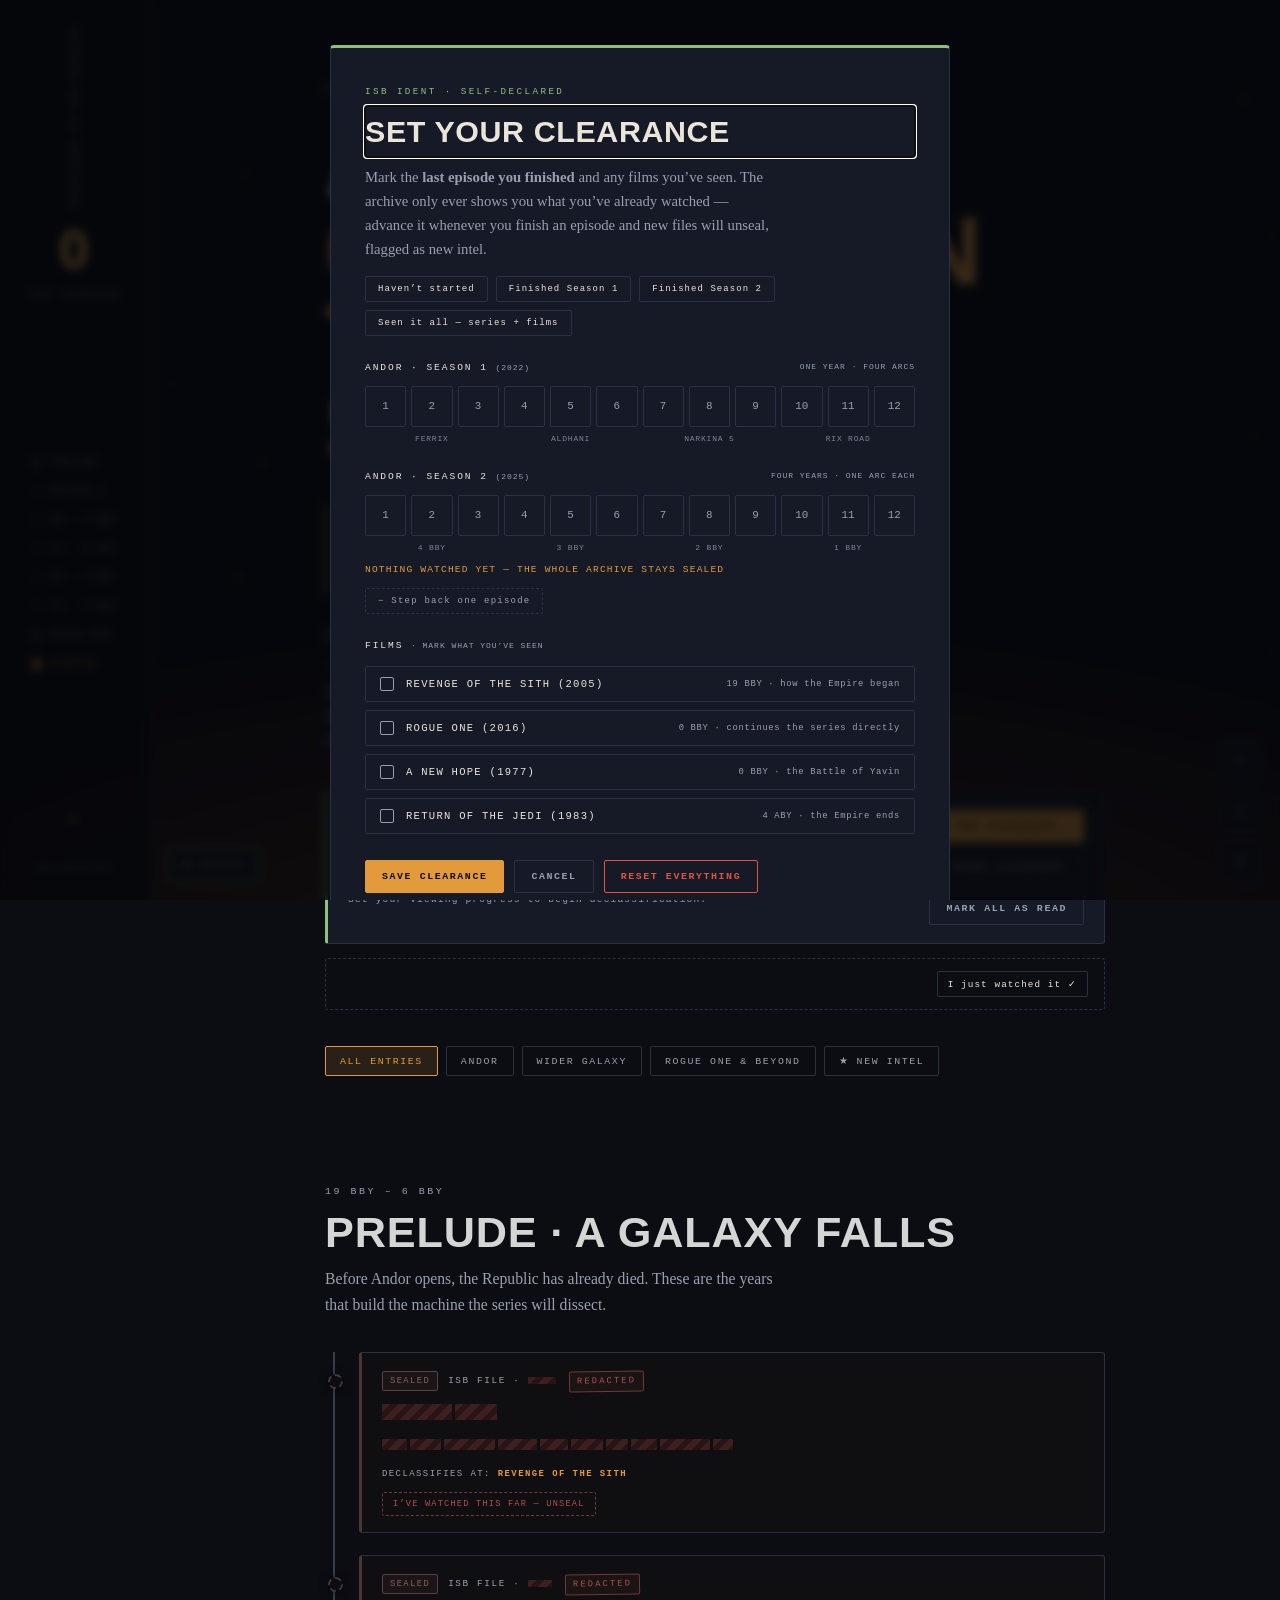
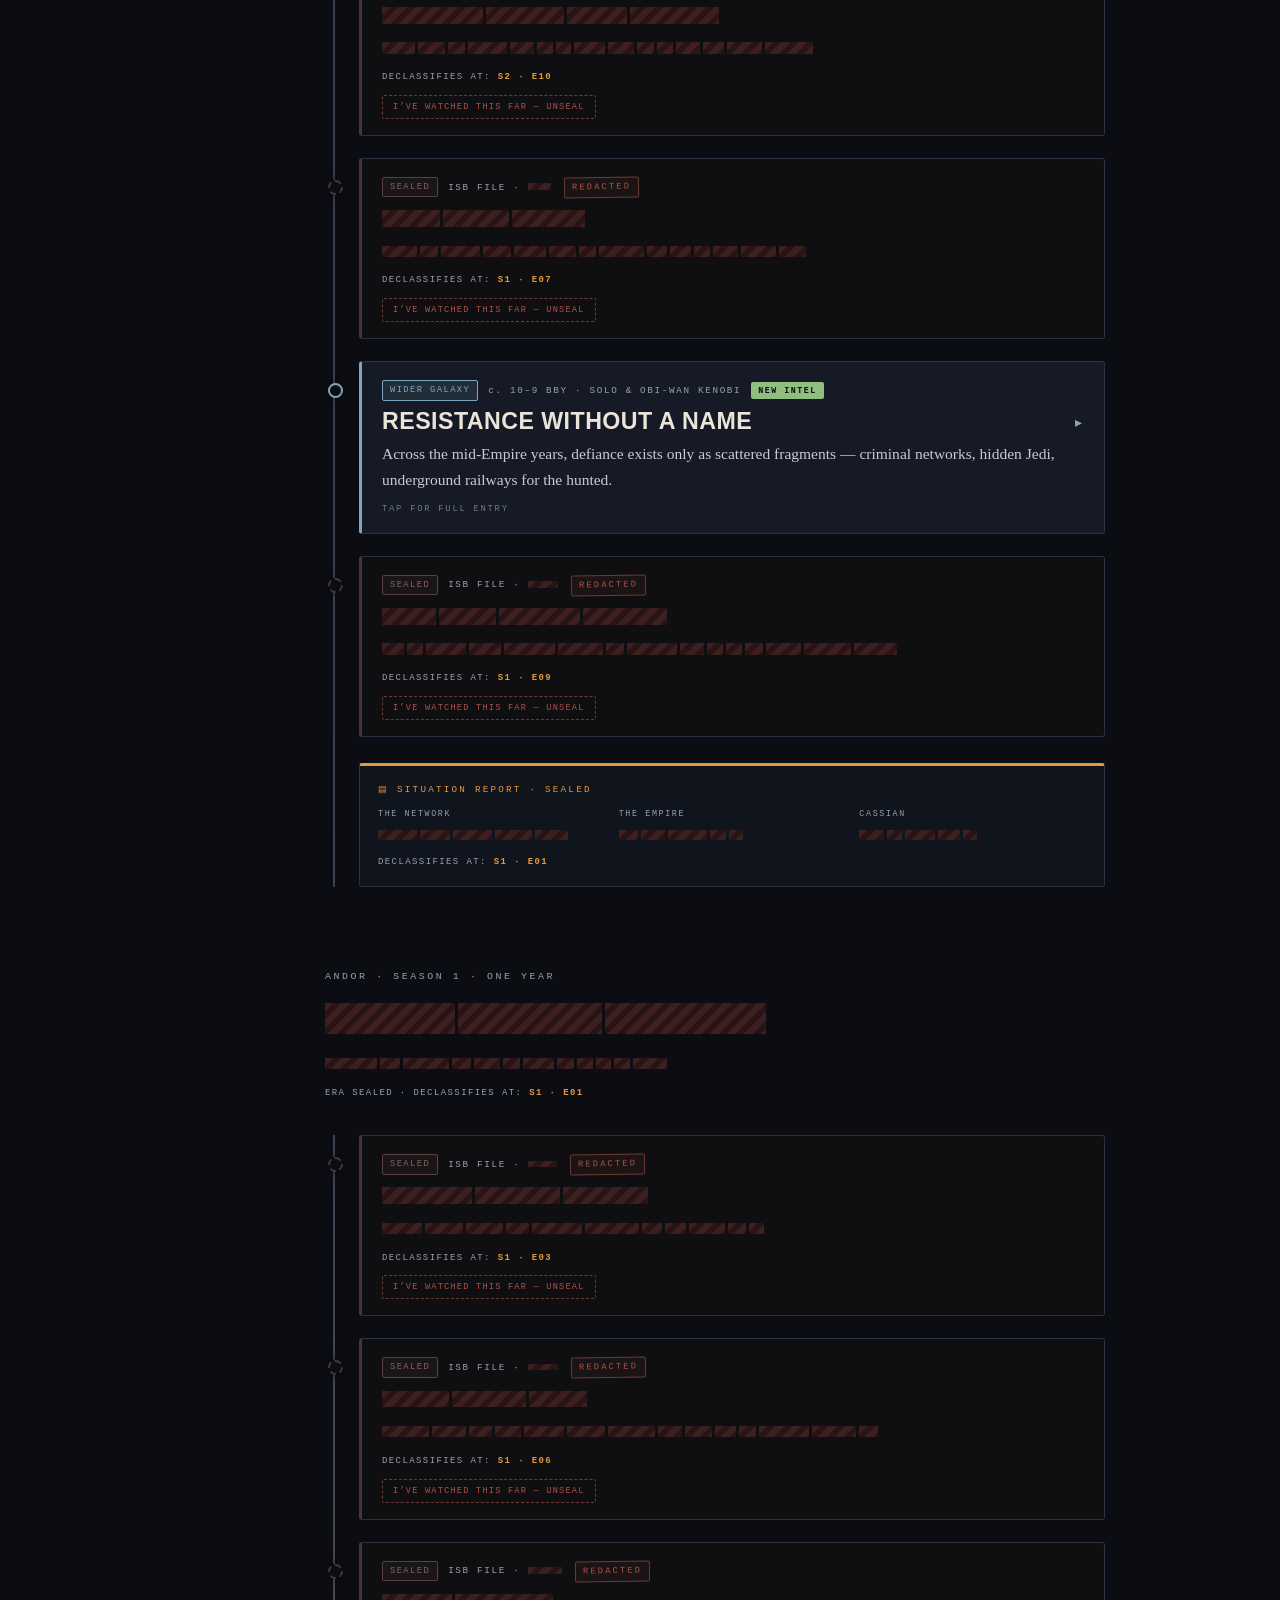
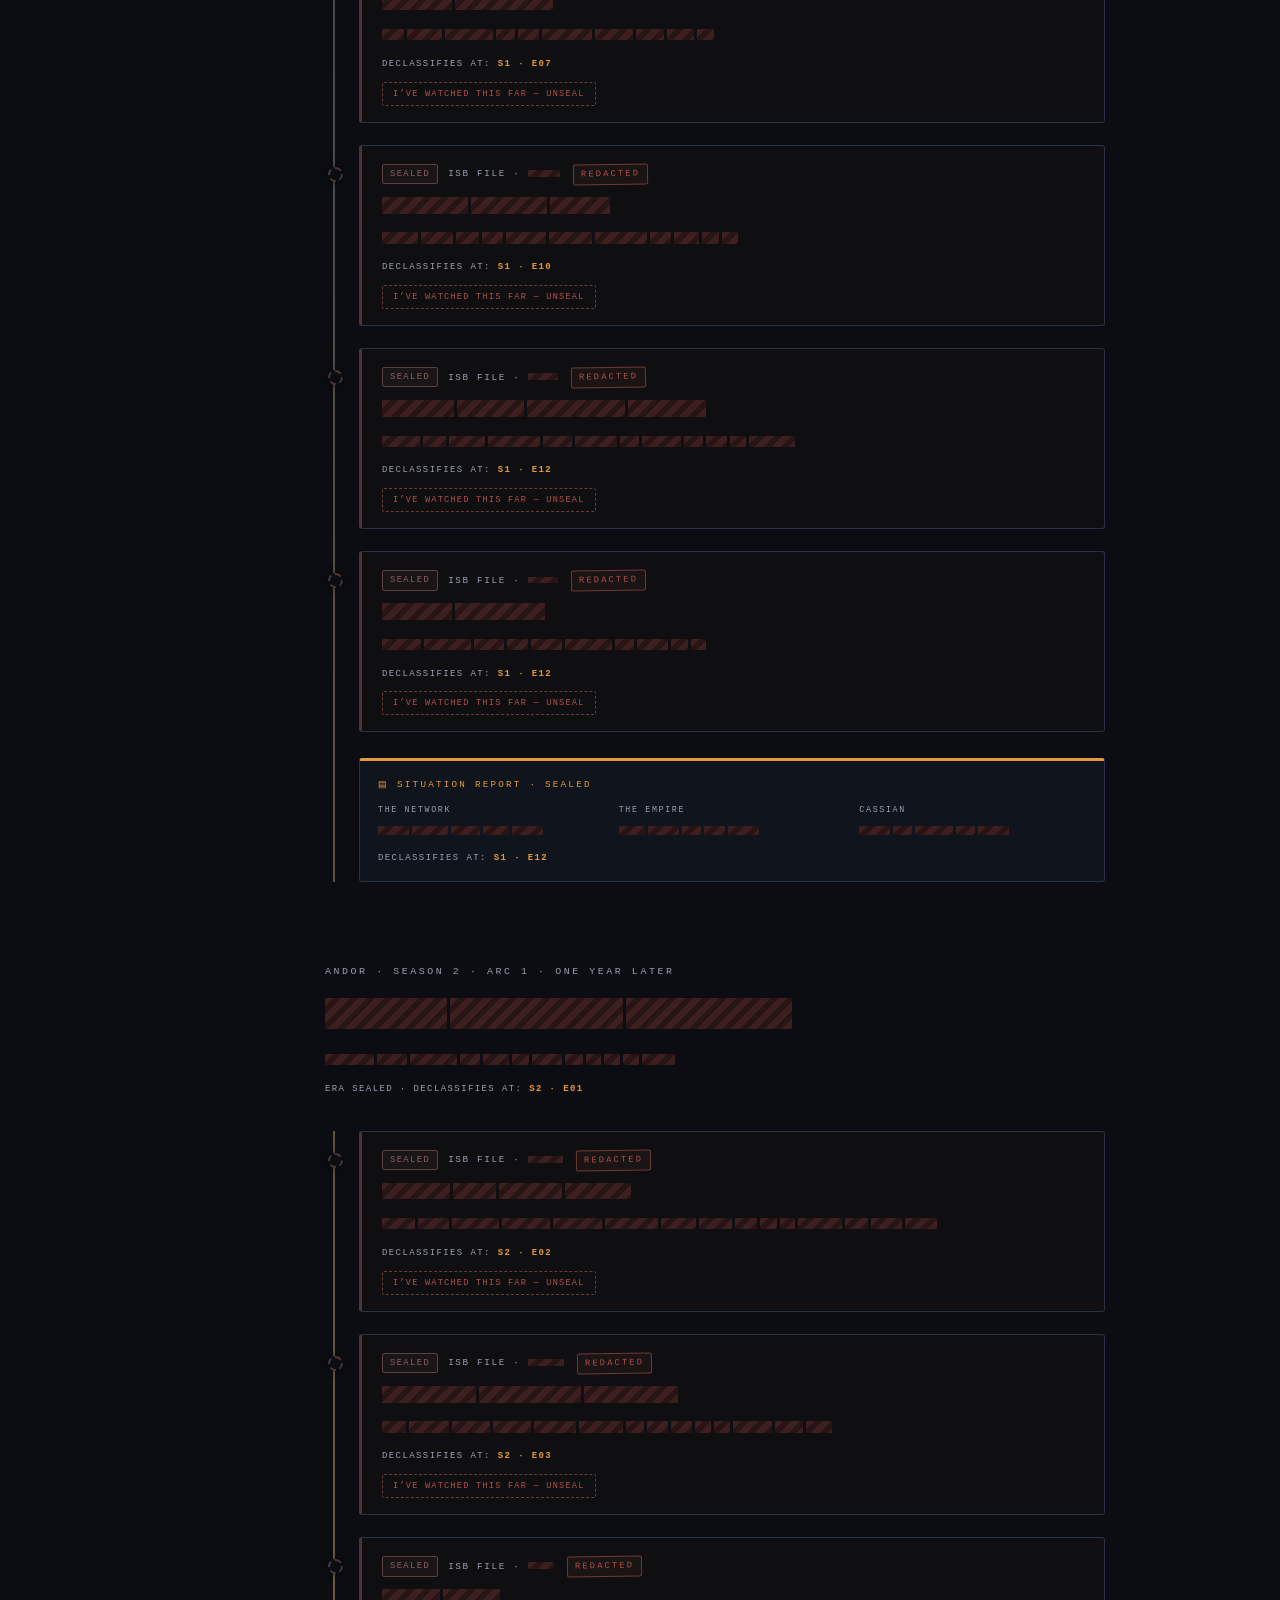
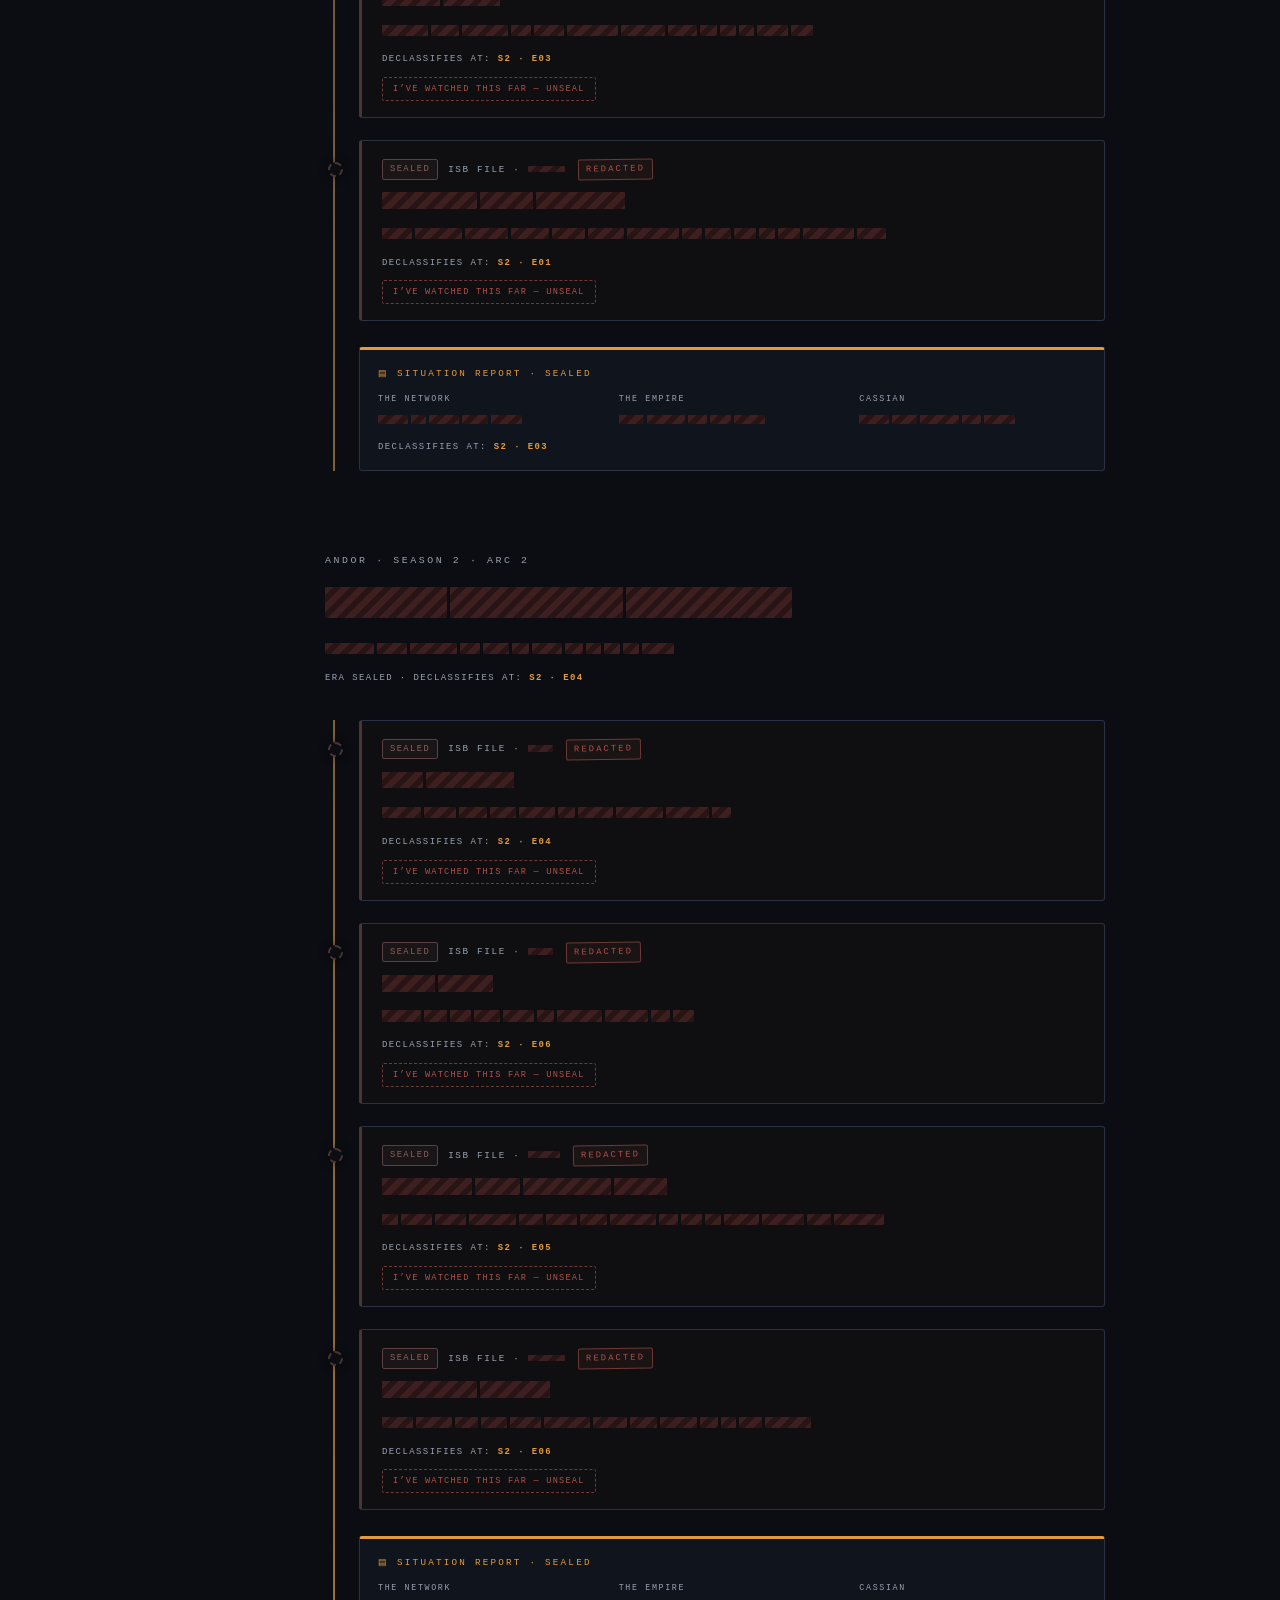
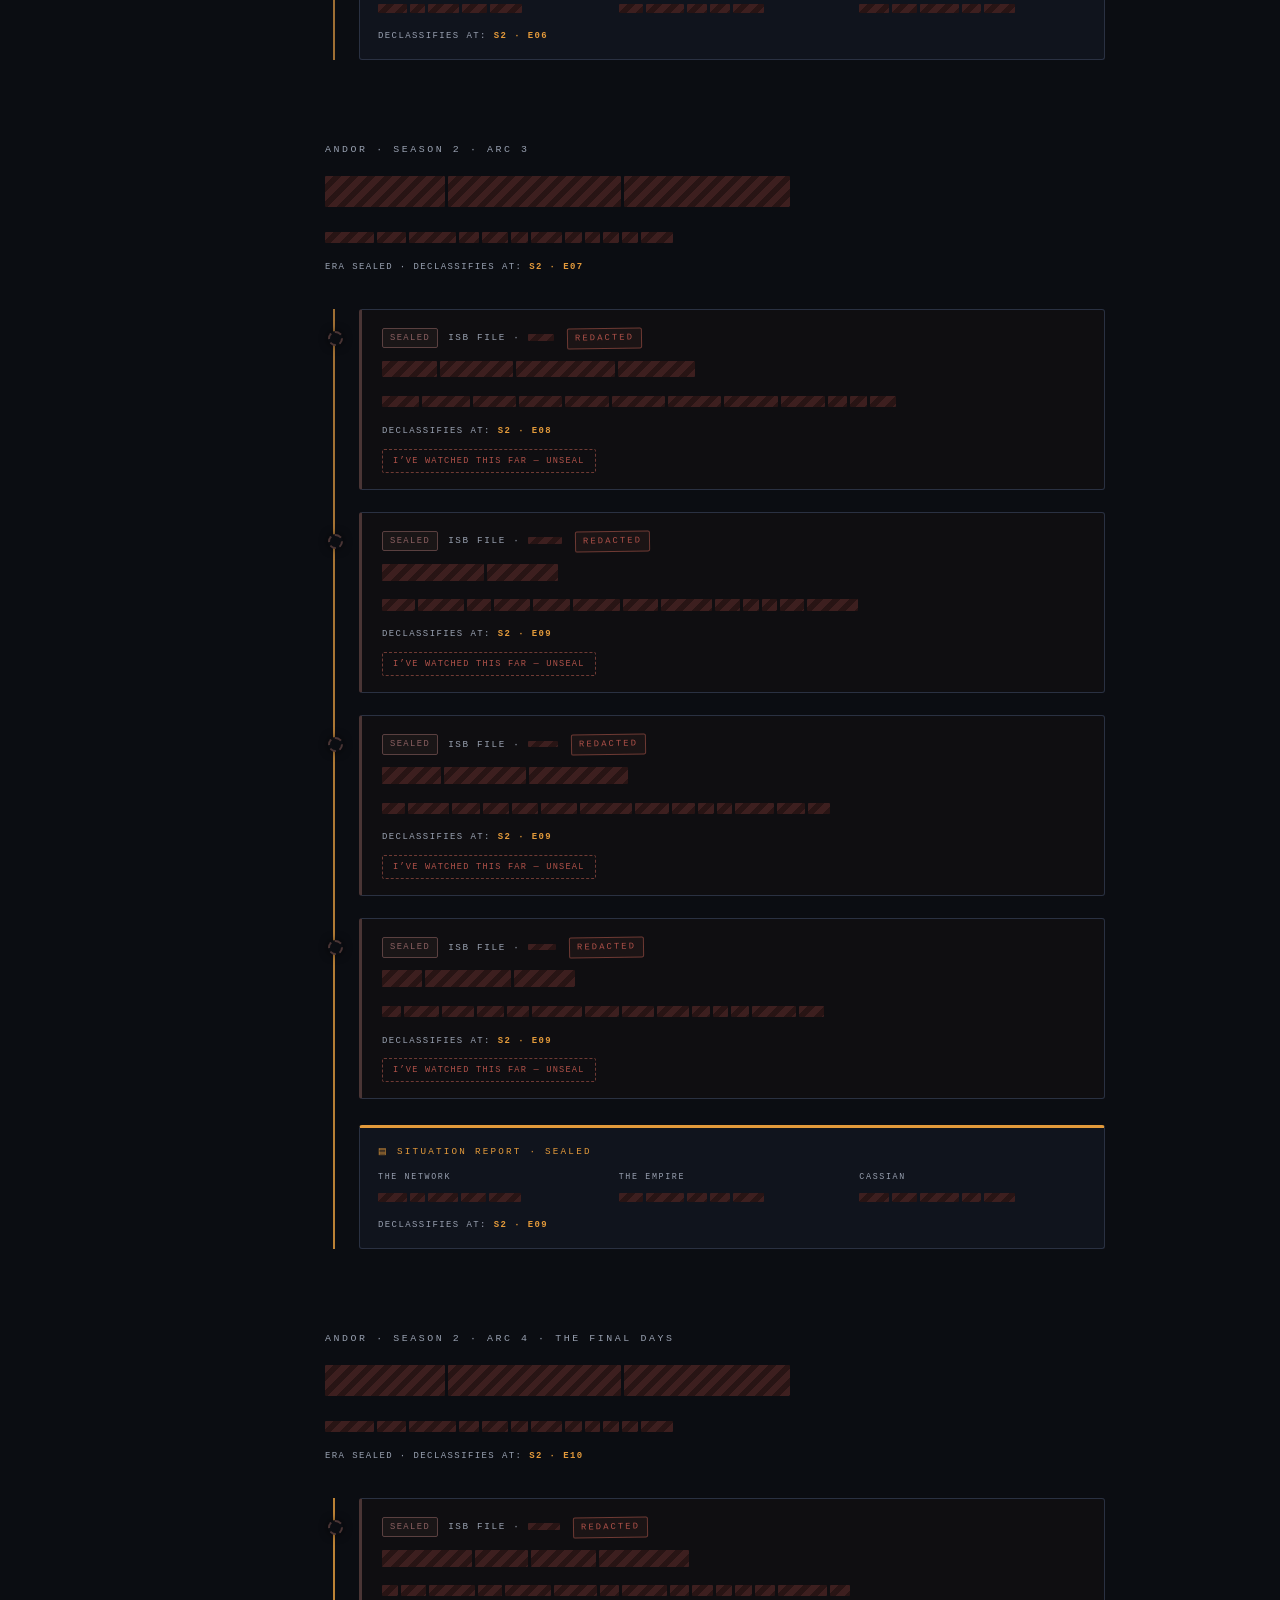
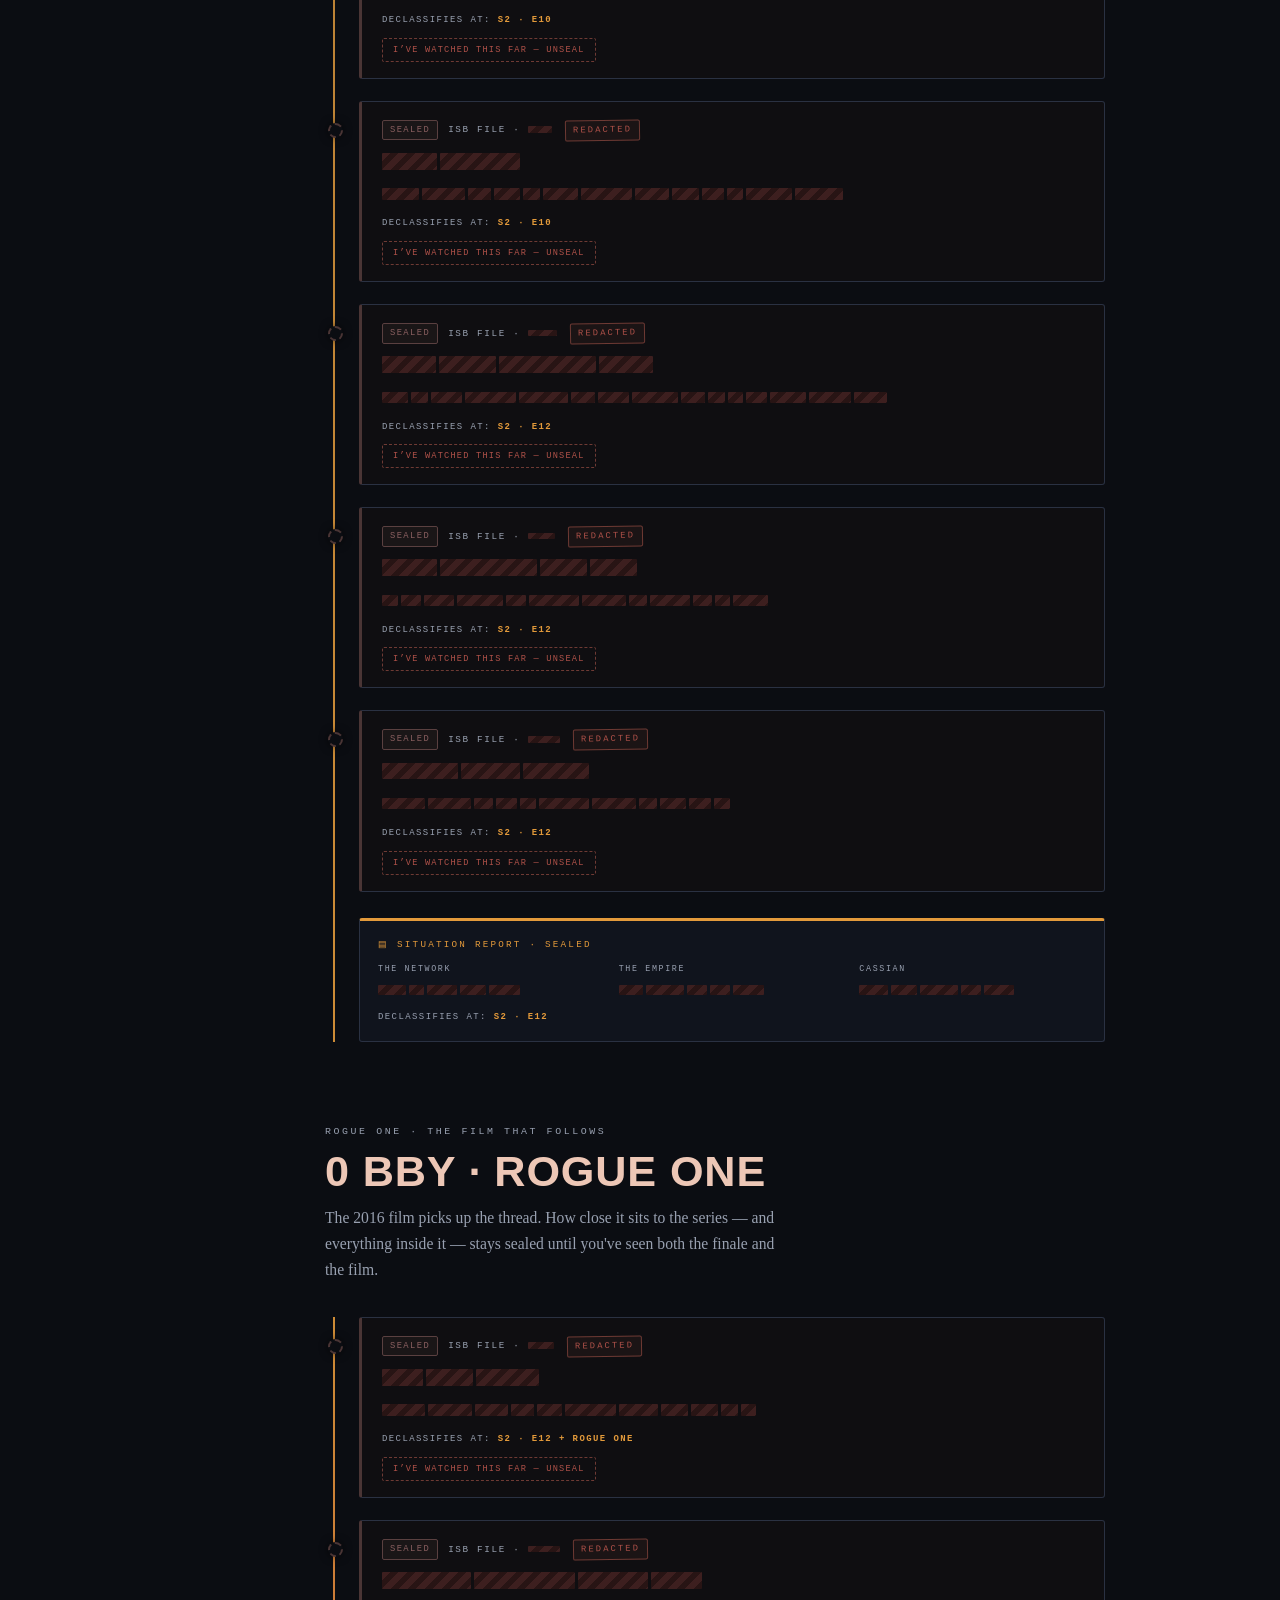
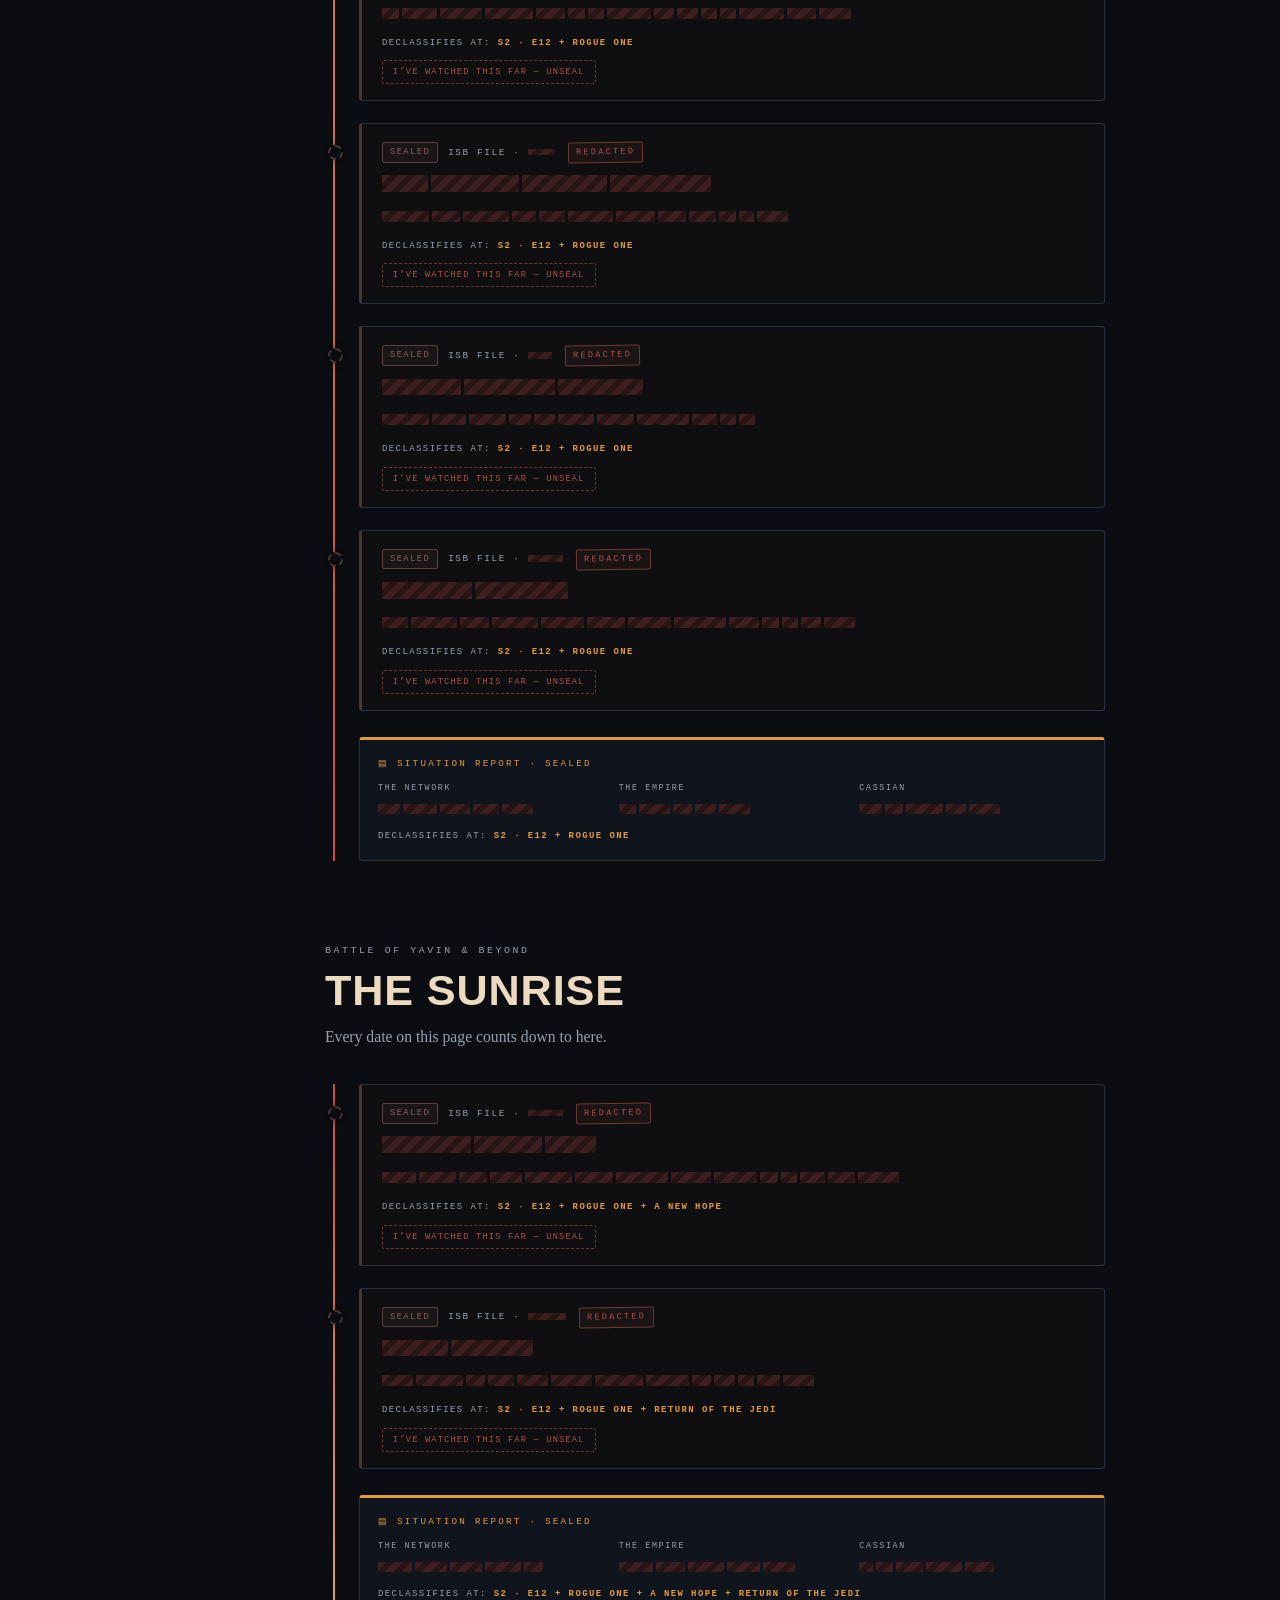
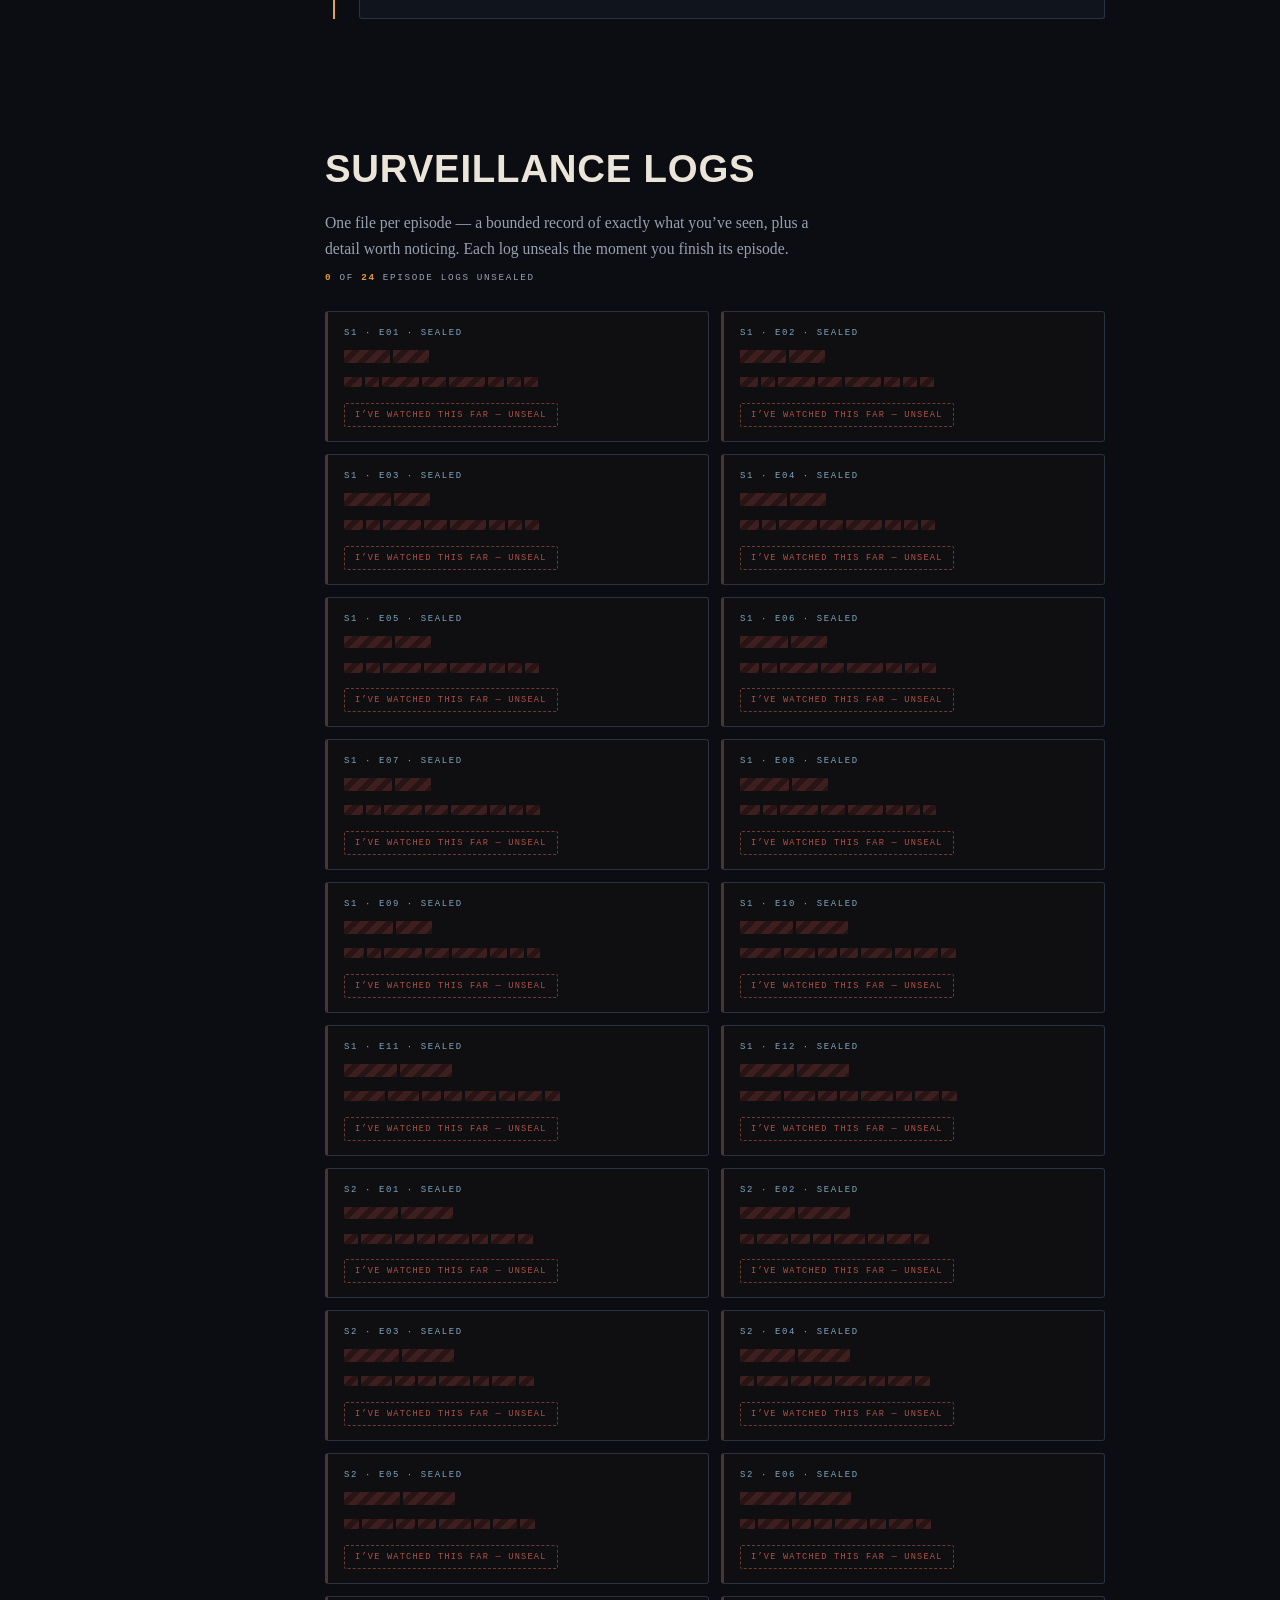
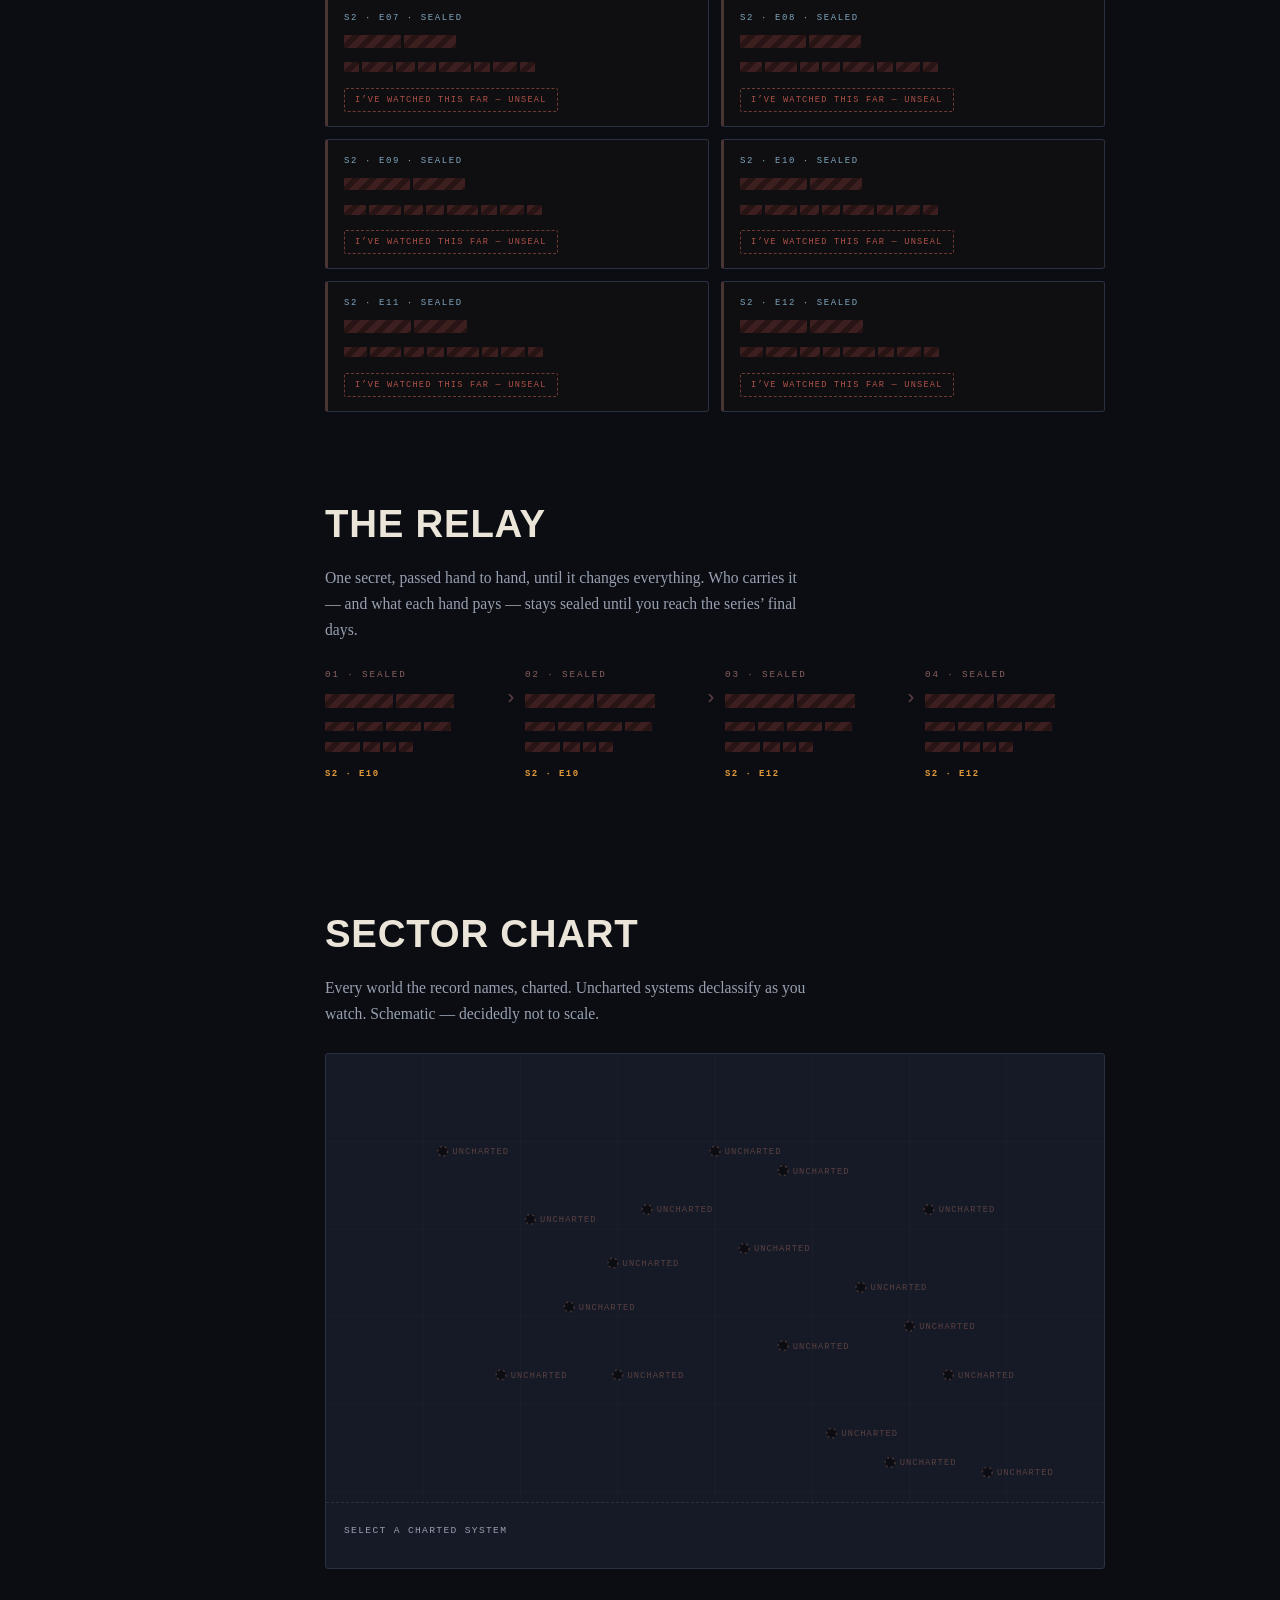
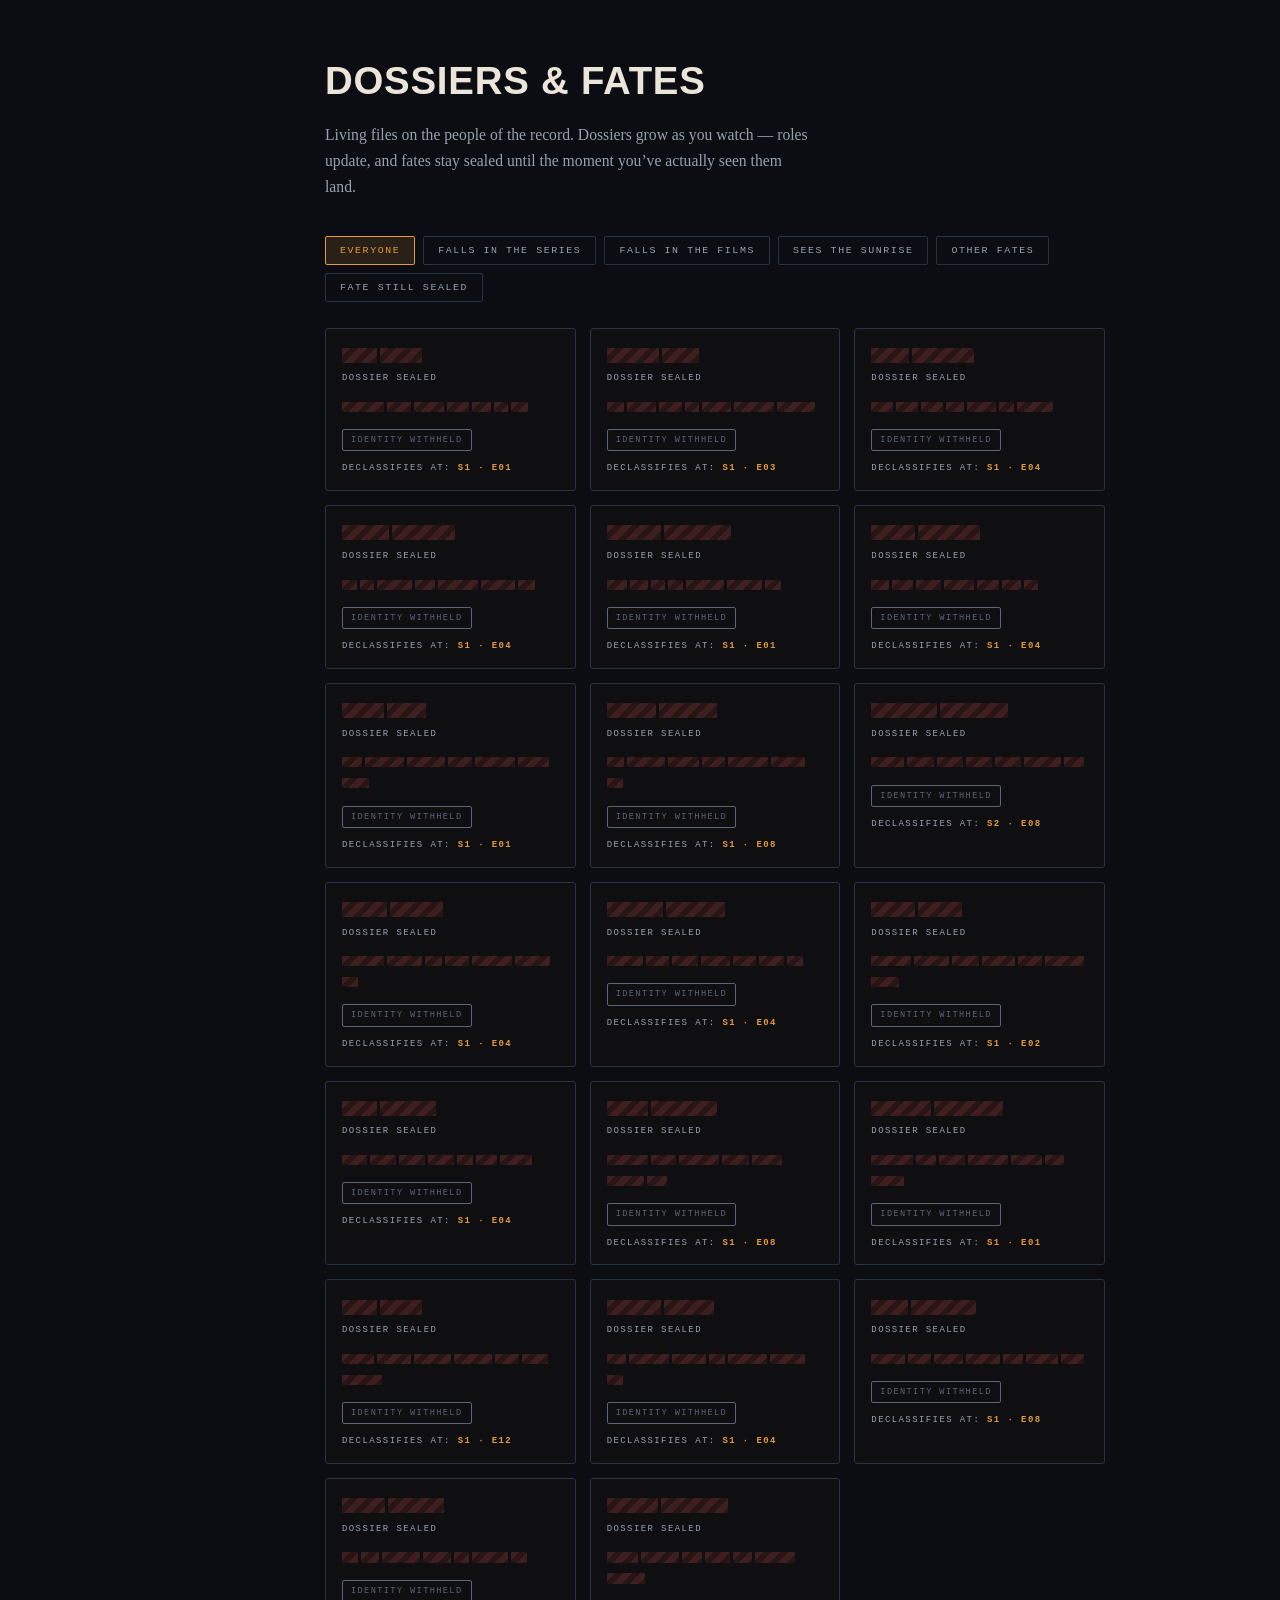
==== commit 77d63eea: "Add procedural interface audio with an A/B Sound Lab Nine synthesized sounds (WebAudio, zero assets," ====
--- a/index.html
+++ b/index.html
@@ -364,6 +364,7 @@
   transition:all .2s;backdrop-filter:blur(4px);
 }
 #jump button:hover{border-color:var(--amber);color:var(--amber)}
+#sndbtn.on{border-color:var(--green);color:var(--green);box-shadow:0 0 10px rgba(143,191,127,.3)}
 #jump button:focus-visible{outline:2px solid var(--amber);outline-offset:2px}
 
 #shieldfab{
@@ -950,6 +951,7 @@
         DATES USE THE BBY/ABY CALENDAR (BEFORE / AFTER THE BATTLE OF YAVIN) · SOME EARLY DATES ARE APPROXIMATE<br>
         YOUR PROGRESS IS STORED ONLY IN THIS BROWSER (LOCALSTORAGE) · NOTHING IS SENT ANYWHERE<br>
         SEALED TEXT NEVER ENTERS THE PAGE — FIND-IN-PAGE AND COPY CANNOT REVEAL IT<br>
+        INTERFACE AUDIO IS OFF BY DEFAULT · AUDITION &amp; A/B THE SOUND SET IN THE <a href="soundlab.html">SOUND LAB</a><br>
         SPOTTED AN ERROR OR HAVE INTEL TO ADD? <a href="https://github.com/Justrada/andor-timeline/issues/new?title=INTEL%20SUBMISSION&body=%2A%2AWhat%3A%2A%2A%20%0A%2A%2ASource%3A%2A%2A%20%0A%2A%2ASpoiler%20gate%20(latest%20episode%2Ffilm%20it%20touches)%3A%2A%2A%20" target="_blank" rel="noopener">SUBMIT INTEL VIA GITHUB</a>
         <div id="whisper" hidden></div>
       </footer>
@@ -961,6 +963,7 @@
 <div id="jump" aria-label="Jump between eras">
   <button id="prevEra" title="Previous era" aria-label="Previous era">↑</button>
   <button id="nextEra" title="Next era" aria-label="Next era">↓</button>
+  <button id="sndbtn" title="Interface audio (configure in the Sound Lab)" aria-label="Toggle interface audio" aria-pressed="false">♪</button>
 </div>
 
 <button id="shieldfab" aria-label="Open spoiler shield settings">
@@ -1421,6 +1424,8 @@
 };
 </script>
 
+<script src="sounds.js"></script>
+
 <script id="app">
 (function(){
 "use strict";
@@ -1915,7 +1920,7 @@
     if(bi===q.answer)b.classList.add("correct");
     else if(bi===oi)b.classList.add("wrong");
   });
-  if(oi===q.answer)s.score++;
+  if(oi===q.answer){s.score++;SND("confirm")}else SND("reject");
   const ex=$("#quizbox .qz-explain");
   ex.hidden=false;
   ex.innerHTML=`${oi===q.answer?"<b style='color:var(--green)'>CONFIRMED.</b> ":"<b style='color:var(--ember)'>INCORRECT.</b> "}${q.explain}
@@ -2093,14 +2098,16 @@
 }));
 
 /* ============================== INTERACTION ============================== */
+const SND=k=>{if(window.AndorSound)AndorSound.play(k)};
 function deny(card){
+  SND("reject");
   if(RM)return;
   card.classList.remove("denied");void card.offsetWidth;card.classList.add("denied");
   card.addEventListener("animationend",()=>card.classList.remove("denied"),{once:true});
 }
 let armedUnseal=null;
 function handleUnsealBtn(btn){
-  if(compare){toast("EXIT THE SHARED VIEW TO CHANGE YOUR OWN CLEARANCE");return}
+  if(compare){SND("reject");toast("EXIT THE SHARED VIEW TO CHANGE YOUR OWN CLEARANCE");return}
   if(armedUnseal!==btn){
     $$(".unsealbtn.armed").forEach(b=>{b.classList.remove("armed");b.textContent="I’VE WATCHED THIS FAR — UNSEAL"});
     armedUnseal=btn;btn.classList.add("armed");btn.textContent="TAP AGAIN TO SET CLEARANCE HERE";
@@ -2151,7 +2158,7 @@
 pipHandler("#qtcol","sealedqt","");
 pipHandler("#spbody",null,"");
 $("#markread").addEventListener("click",()=>{
-  baselineAll();renderAll();toast("ALL FILES MARKED AS READ");
+  baselineAll();renderAll();SND("confirm");toast("ALL FILES MARKED AS READ");
 });
 /* keyboard access for pip-clearing */
 document.addEventListener("keydown",e=>{
@@ -2336,6 +2343,7 @@
   unreadCursor=-1;
   const undoAction=first?null:{label:"UNDO",fn:()=>{state=prev;persist();justUnsealed=new Set();renderAll();toast("CLEARANCE RESTORED")}};
   const stampMsg=stampCrossings(oldEp,state.ep);
+  if(unsealedNow>0)SND("door");else SND("confirm");
   if(first)toast("CLEARANCE SET · <b>"+declassPct()+"% OF THE ARCHIVE DECLASSIFIED</b>");
   else if(unsealedNow>0)toast(stampMsg+"◈ <b>"+unsealedNow+" FILE"+(unsealedNow===1?"":"S")+" OF NEW INTEL DECLASSIFIED</b>",undoAction);
   else if(resealed>0)toast("CLEARANCE LOWERED · <b>FILES RE-SEALED</b>",undoAction);
@@ -2361,7 +2369,7 @@
 });
 document.addEventListener("keydown",e=>{if(e.key==="Escape"&&veil.classList.contains("show"))requestClose()});
 function advance(action){
-  if(compare){toast("EXIT THE SHARED VIEW TO CHANGE YOUR OWN CLEARANCE");return}
+  if(compare){SND("reject");toast("EXIT THE SHARED VIEW TO CHANGE YOUR OWN CLEARANCE");return}
   pending={ep:state.ep,movies:Object.assign({},state.movies)};
   if(action==="ep")pending.ep=Math.min(24,state.ep+1);else pending.movies[action]=true;
   commit();
@@ -2404,8 +2412,9 @@
       const s=JSON.parse(r.result);
       if(!s||typeof s!=="object"||Array.isArray(s))throw new Error("bad shape");
       state=normalize(s);persist();compare=null;closePanel();renderAll();
+      SND("confirm");
       toast("CLEARANCE IMPORTED · <b>"+declassPct()+"% DECLASSIFIED</b>");
-    }catch(err){toast("IMPORT FAILED — NOT A VALID CLEARANCE FILE")}
+    }catch(err){SND("reject");toast("IMPORT FAILED — NOT A VALID CLEARANCE FILE")}
   };
   r.readAsText(file);
   e.target.value="";
@@ -2486,6 +2495,7 @@
 
 /* sunrise finale */
 function showSunrise(){
+  SND("door");
   const sv=$("#sunriseveil");
   sv.classList.add("show");
   const sc=$("#scount");
@@ -2599,6 +2609,20 @@
   if(e.target.dataset&&e.target.dataset.act==="openpanel")openPanel();
 });
 
+/* ---------- interface audio toggle ---------- */
+(function(){
+  const b=$("#sndbtn");
+  if(!b||!window.AndorSound){if(b)b.style.display="none";return}
+  function paint(){b.classList.toggle("on",AndorSound.prefs.on);b.setAttribute("aria-pressed",AndorSound.prefs.on)}
+  b.addEventListener("click",()=>{
+    AndorSound.set("on",!AndorSound.prefs.on);
+    AndorSound.ensure();paint();
+    if(AndorSound.prefs.on){AndorSound.play("confirm");toast('INTERFACE AUDIO: <b>ON</b> · A/B THE SOUND SET IN THE <a href="soundlab.html" style="color:var(--green)">SOUND LAB</a>')}
+    else toast("INTERFACE AUDIO: <b>OFF</b>");
+  });
+  paint();
+})();
+
 /* ============================== BOOT ============================== */
 buildPanel();
 renderAll();
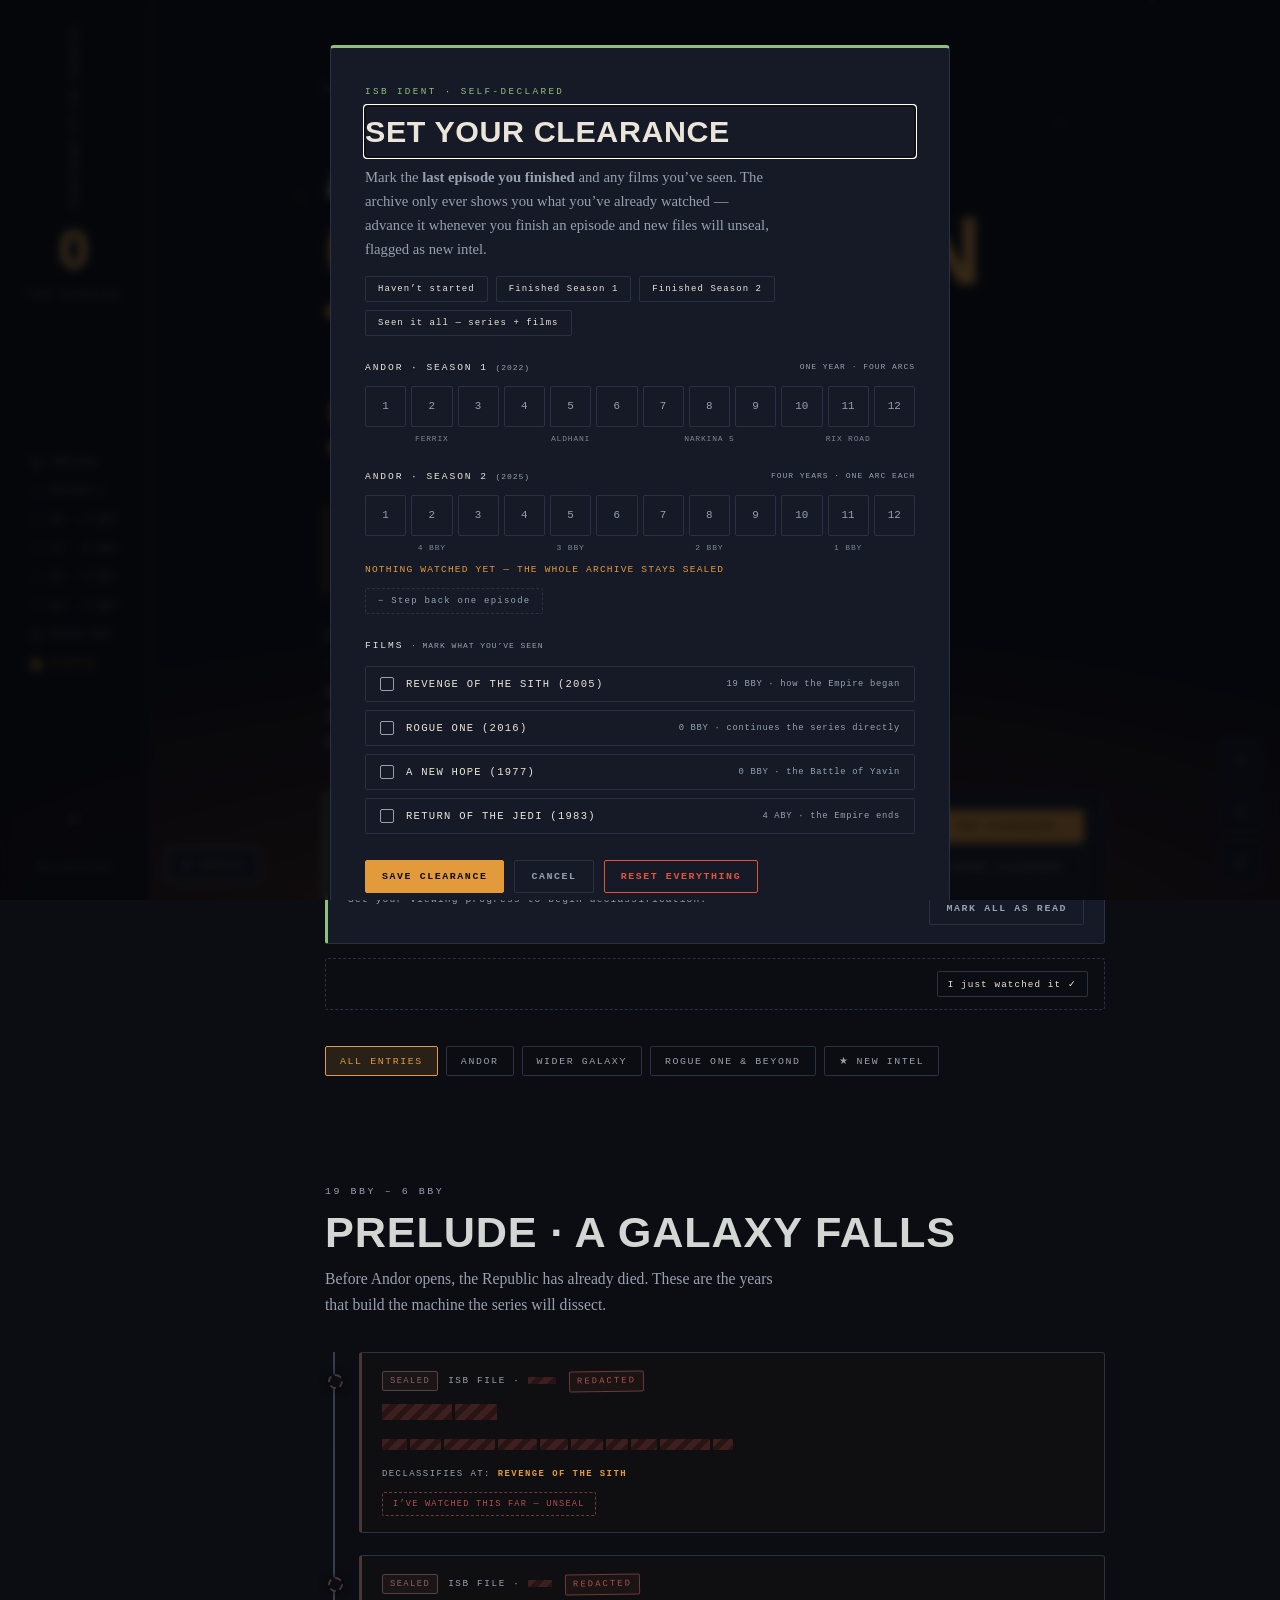
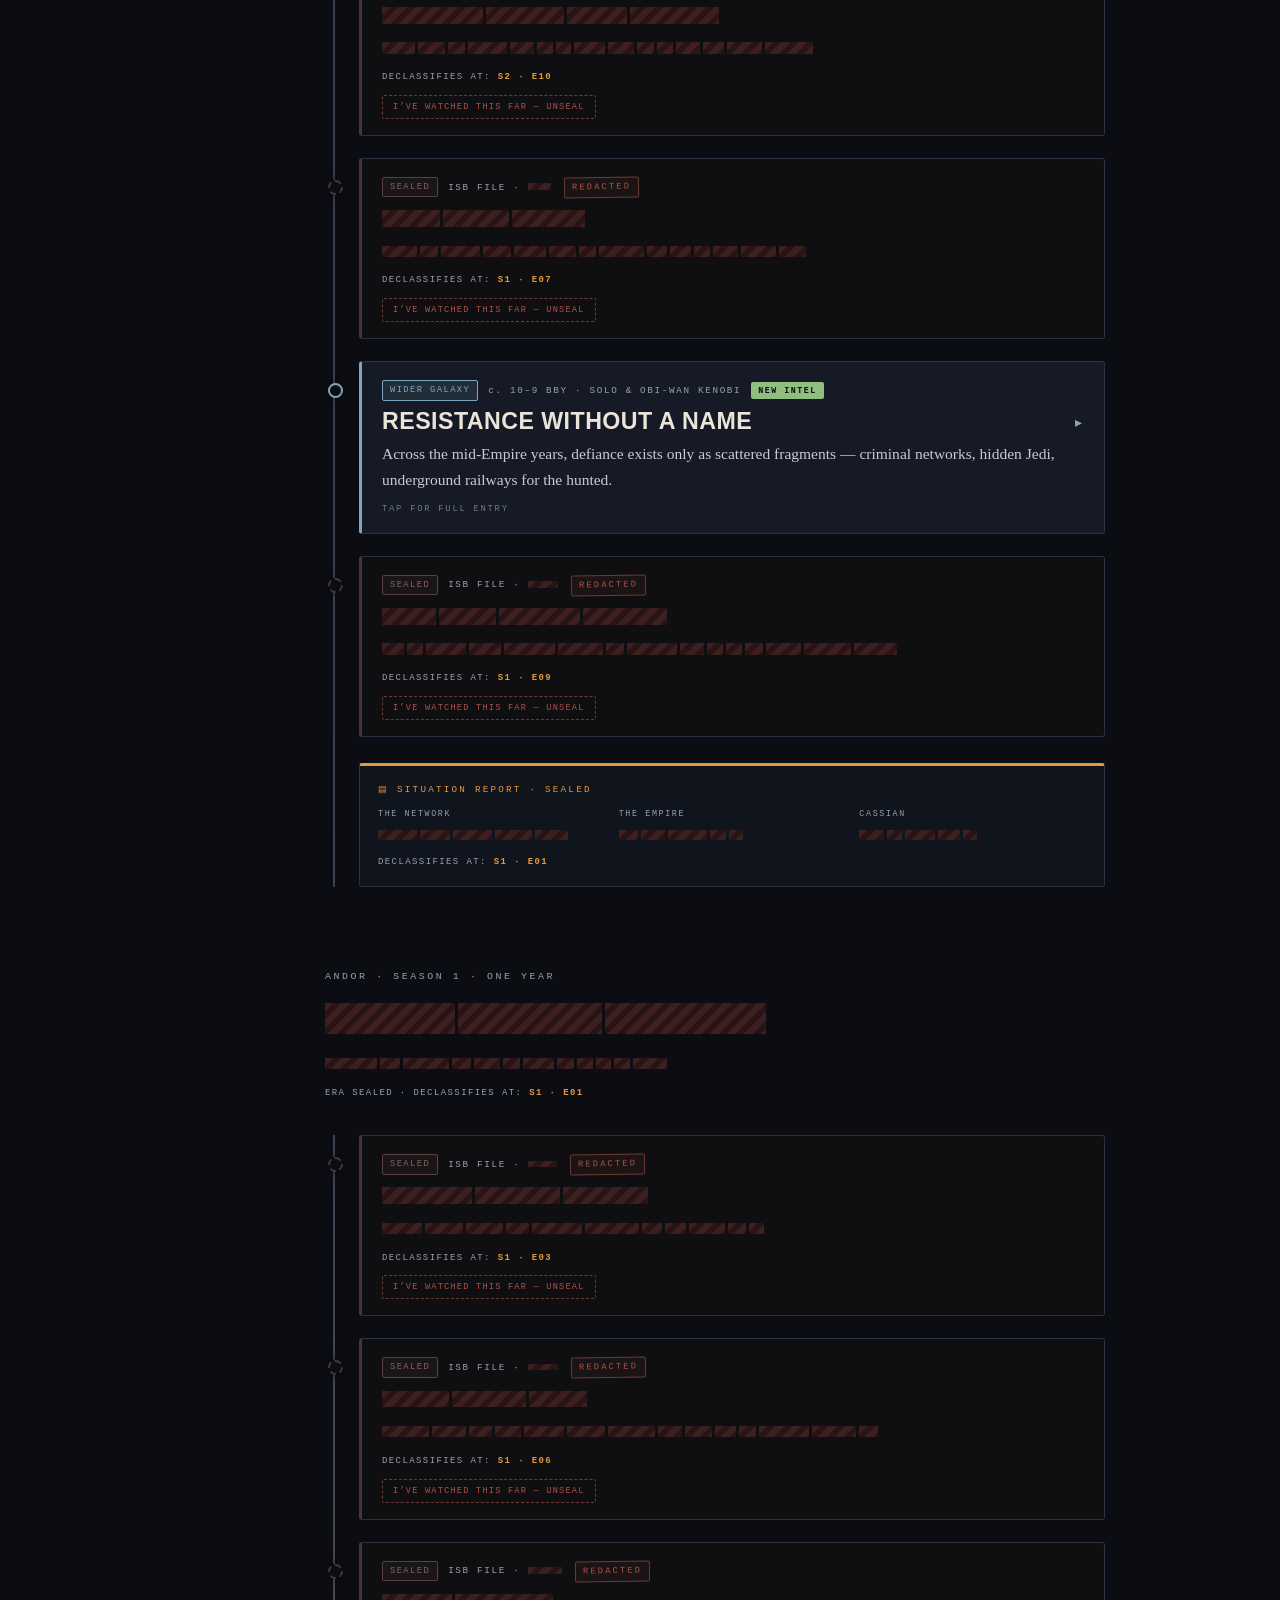
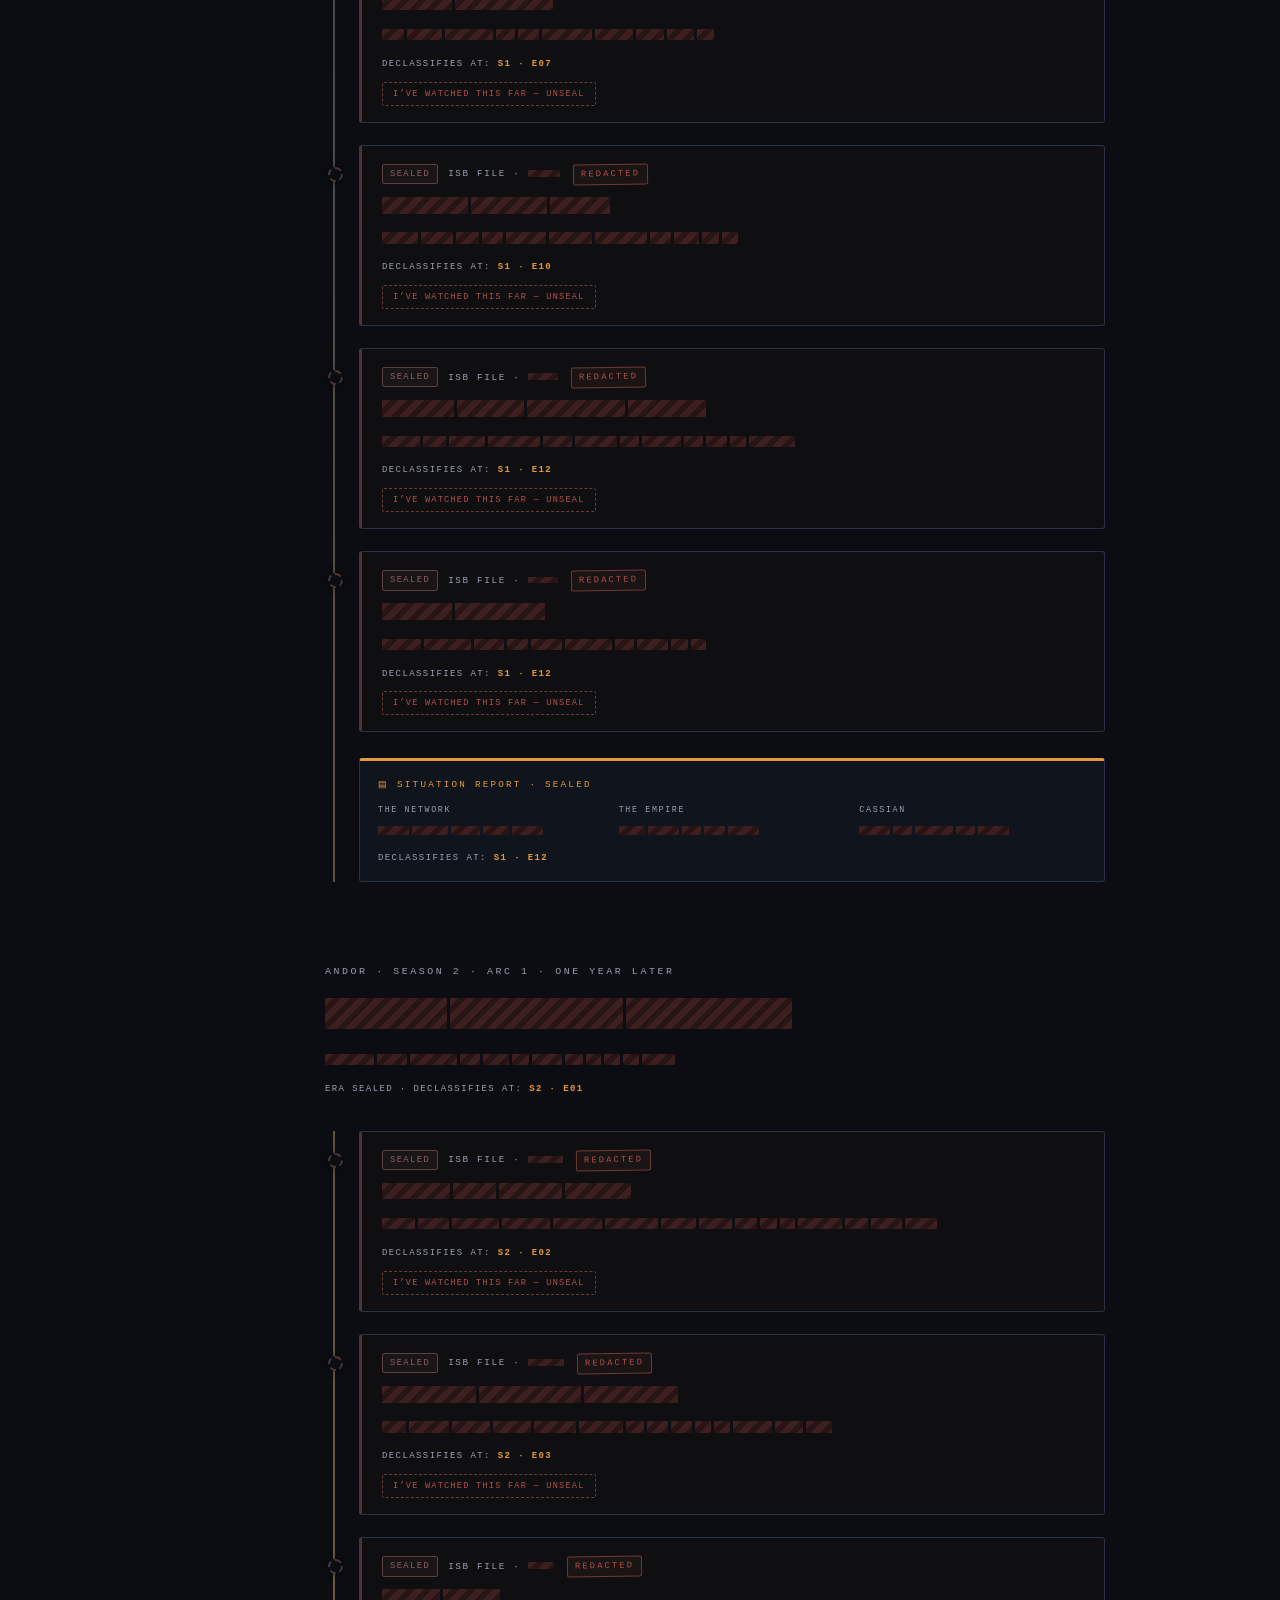
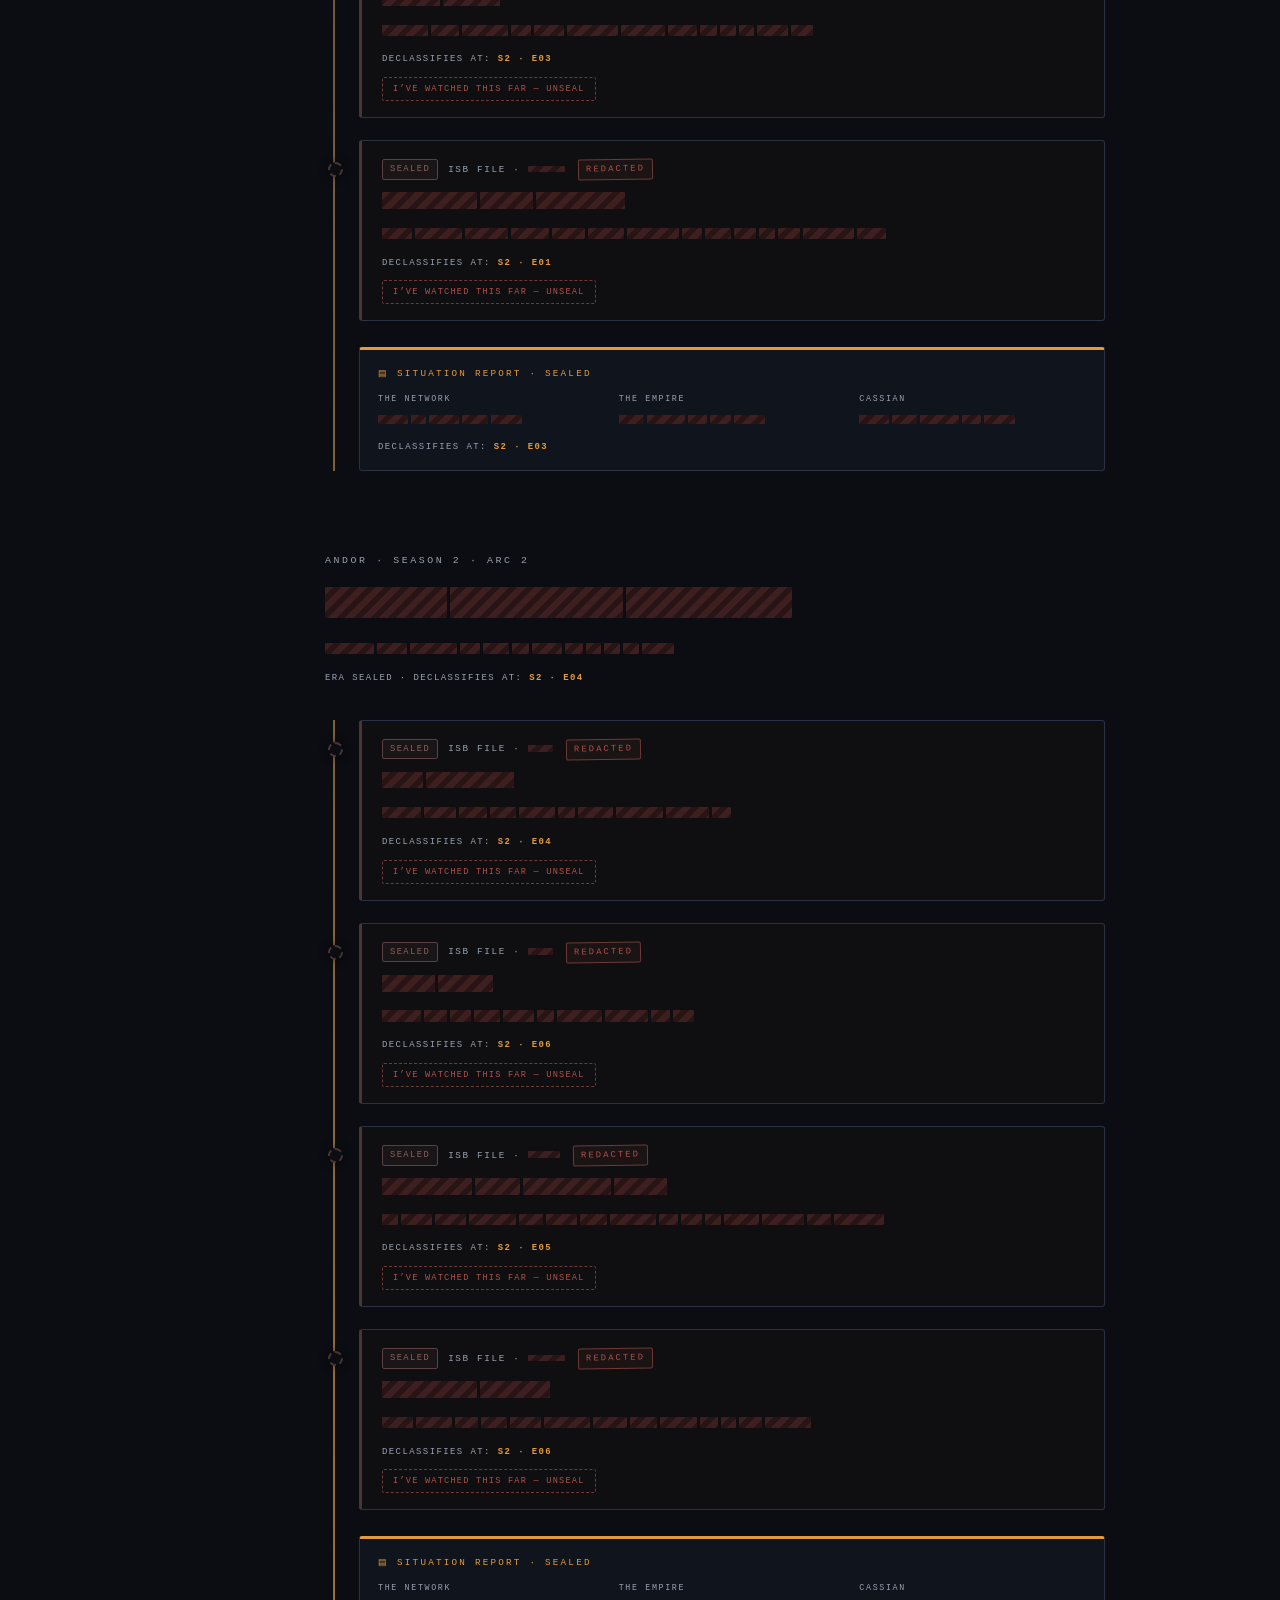
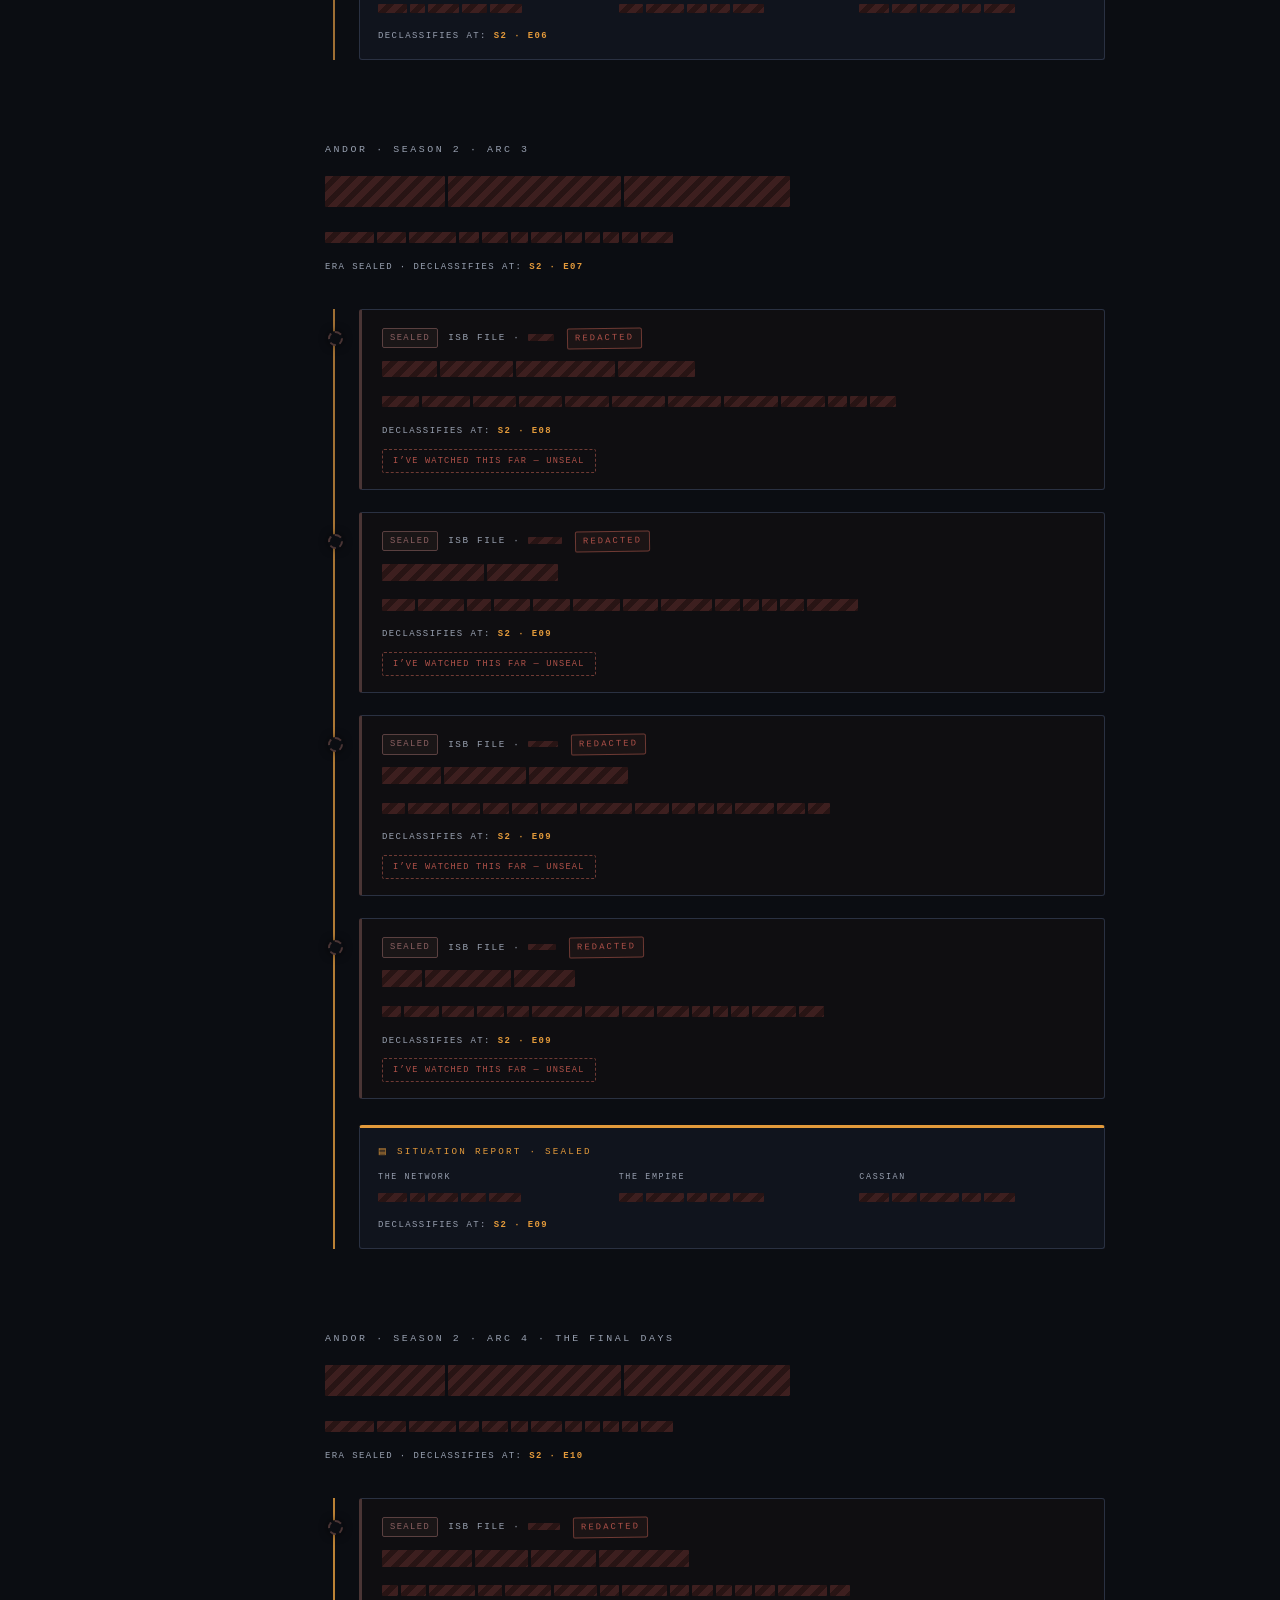
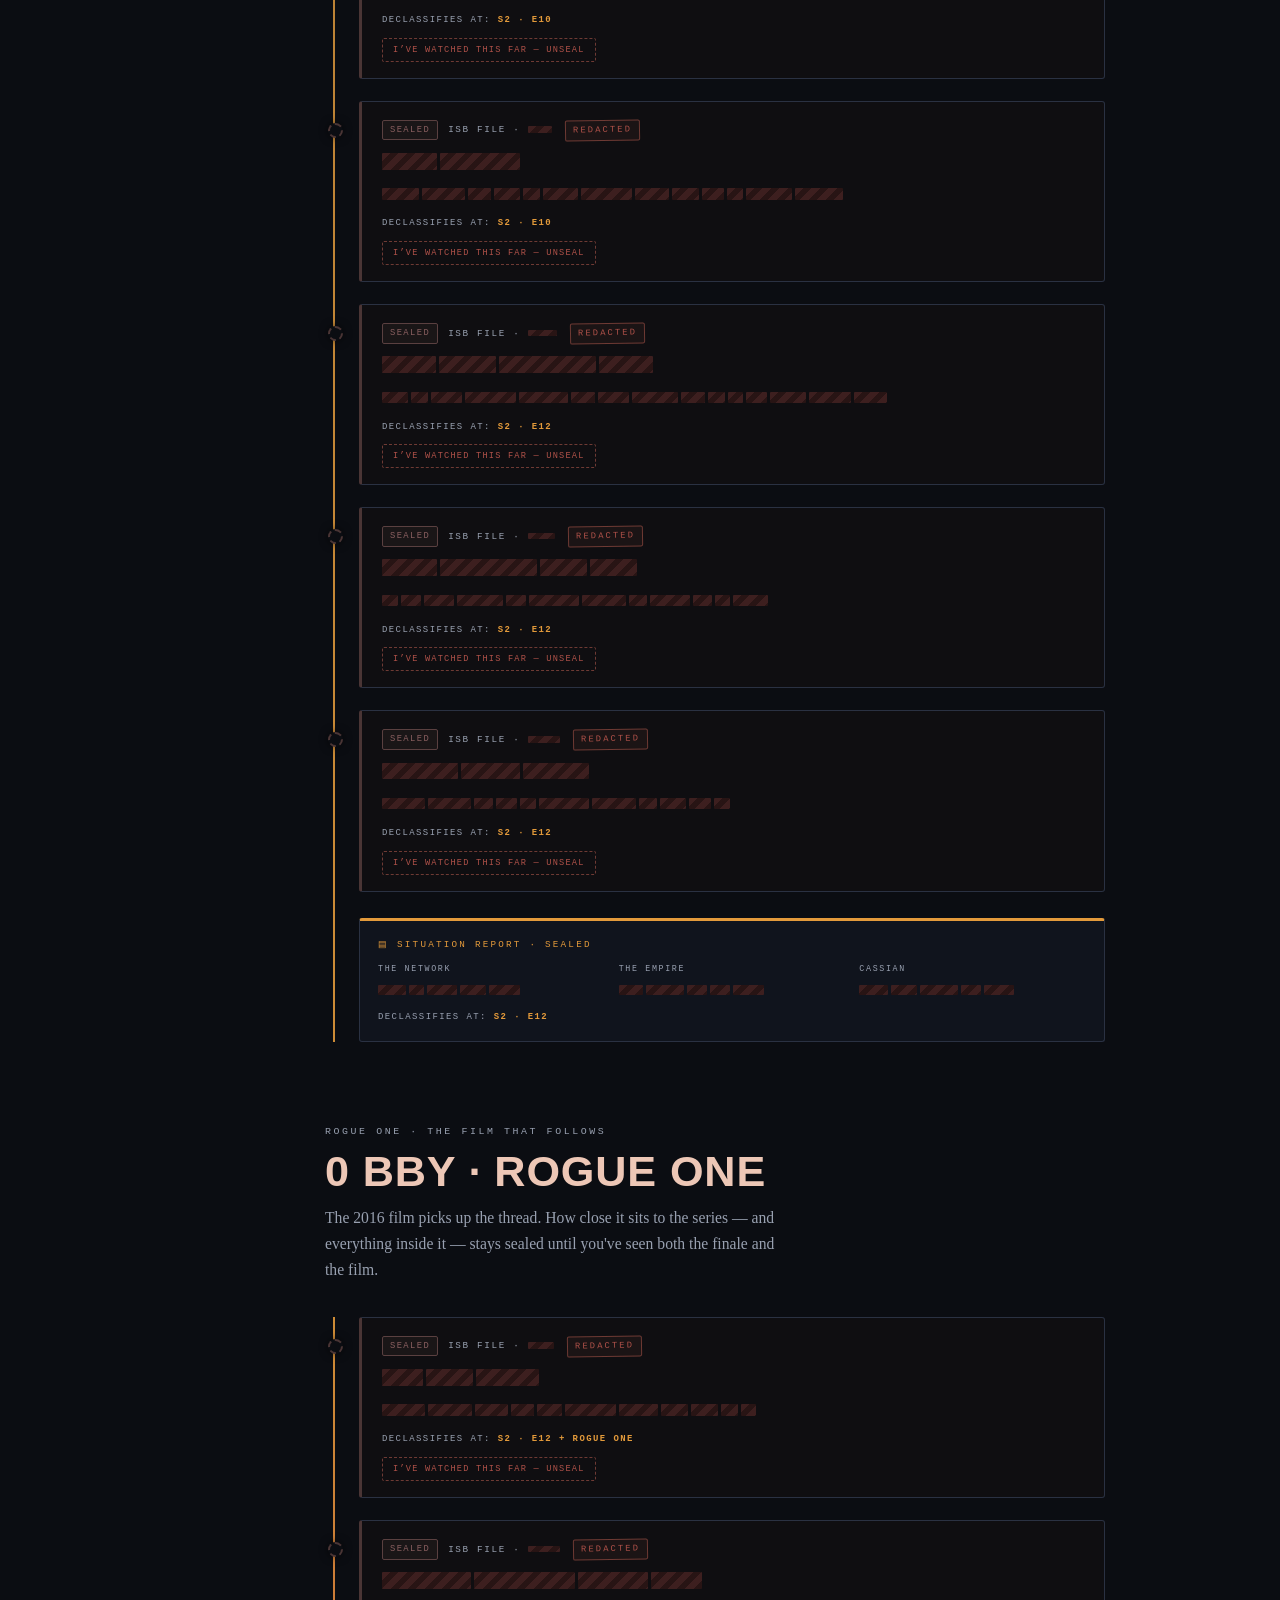
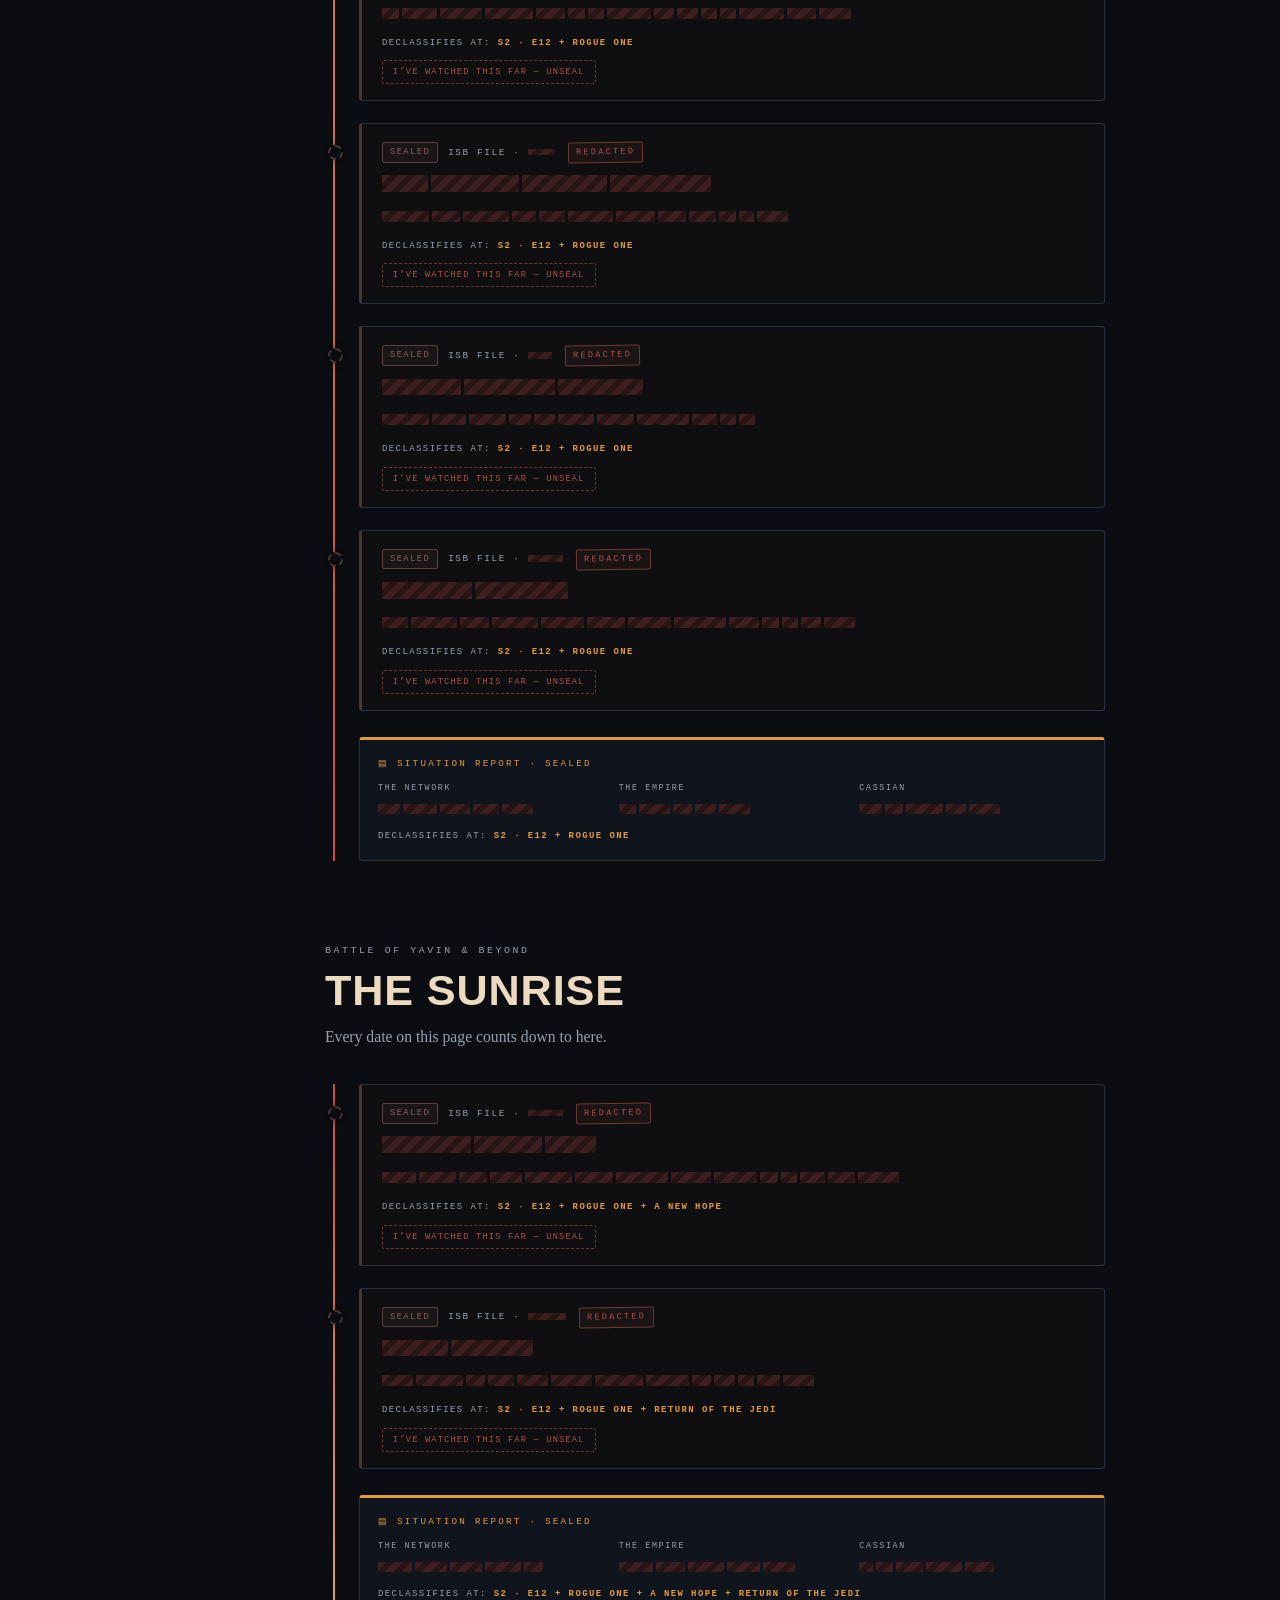
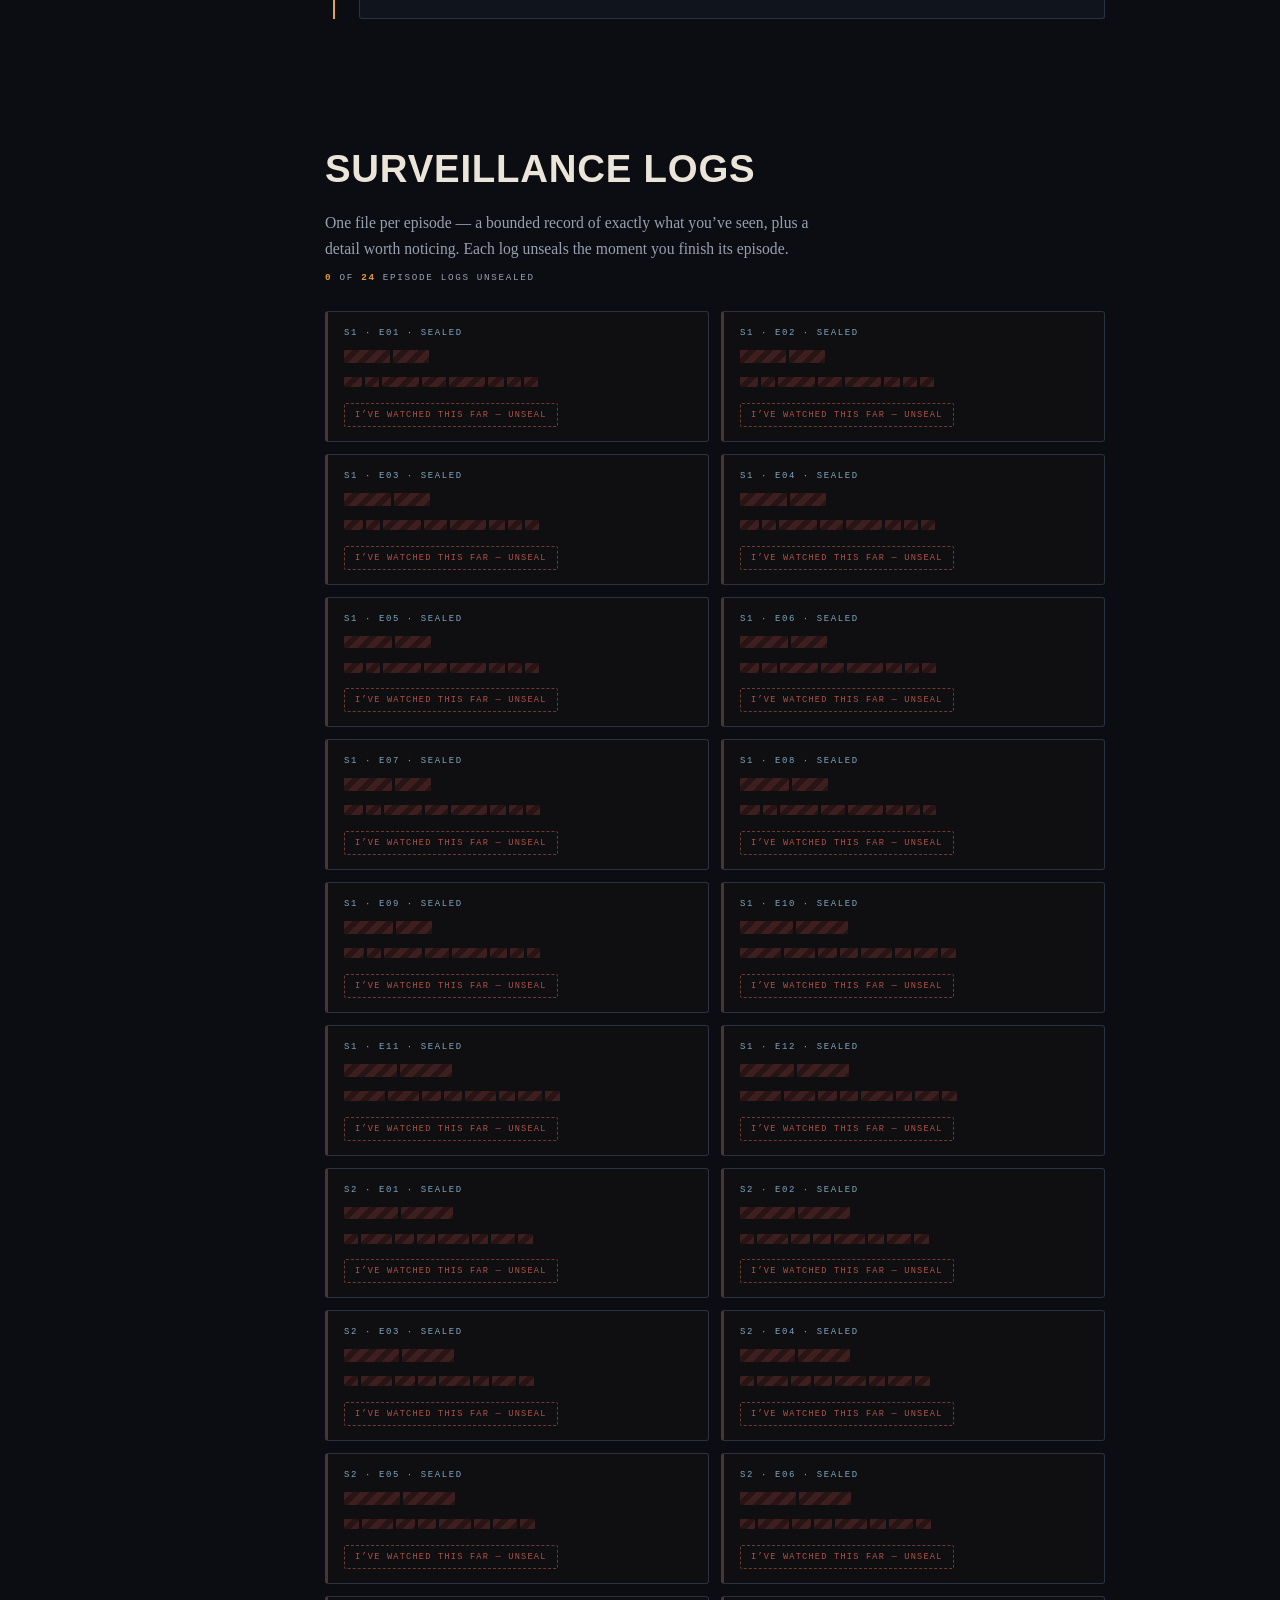
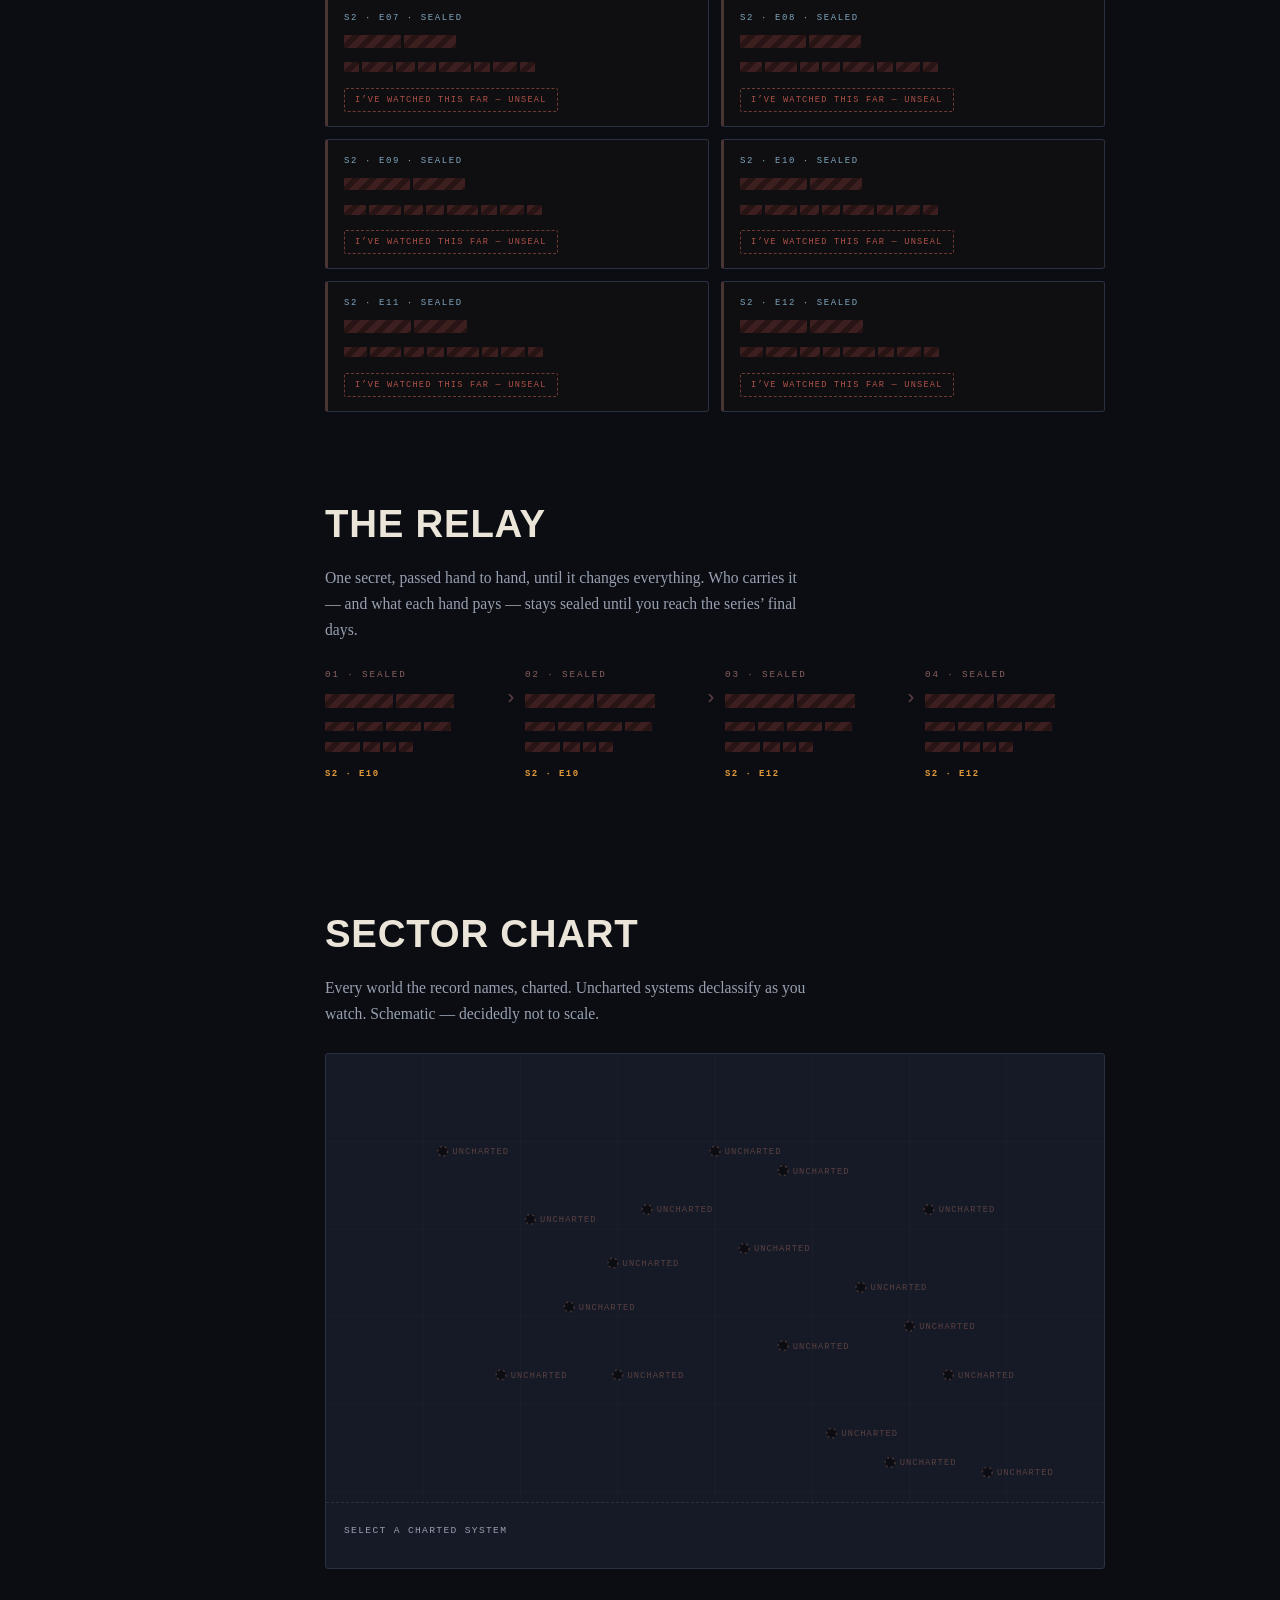
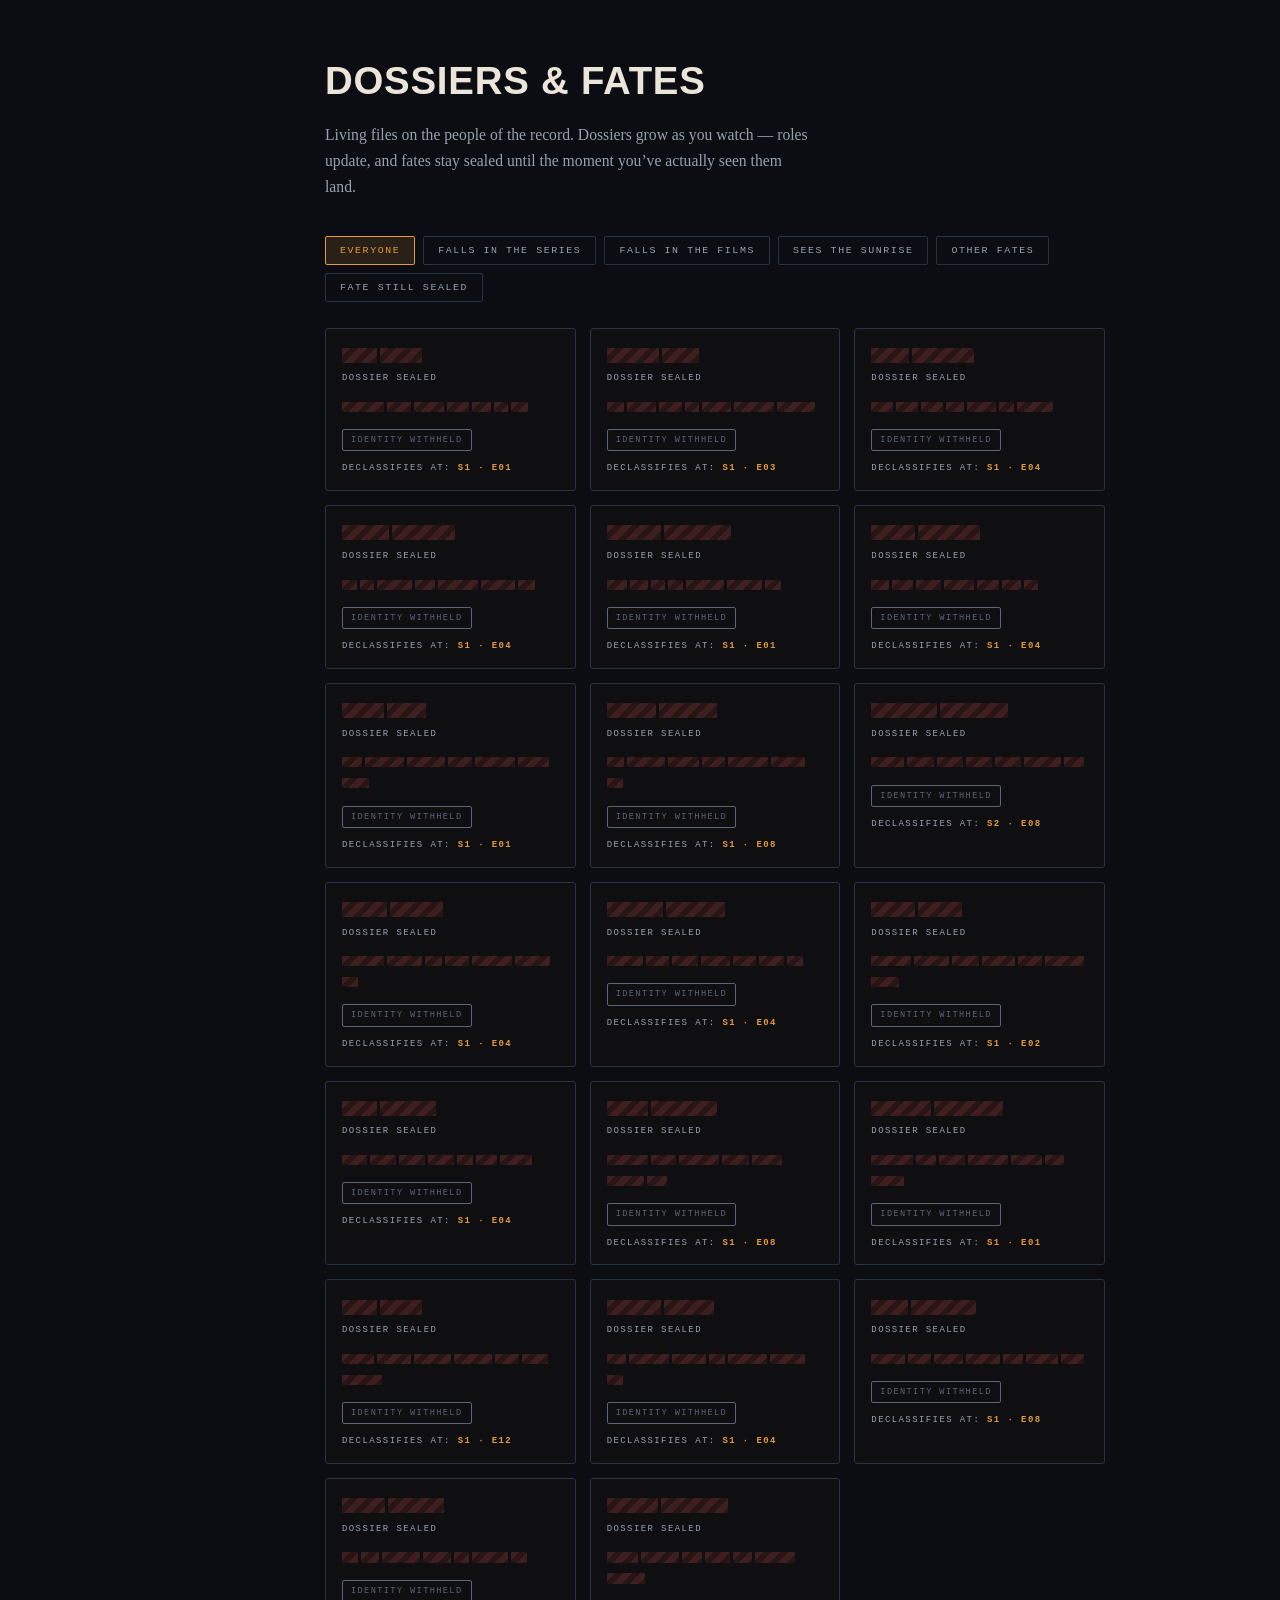
==== commit 5953d1bb: "Fix sunrise finale readability; lock in the chosen sound set The finale's bright gradient center sat" ====
--- a/index.html
+++ b/index.html
@@ -635,18 +635,18 @@
 /* ---------- sunrise finale ---------- */
 #sunriseveil{
   position:fixed;inset:0;z-index:120;display:none;align-items:center;justify-content:center;text-align:center;
-  background:radial-gradient(ellipse 140% 90% at 50% 120%, #E39A3B 0%, #E2543E 30%, #341b28 62%, var(--void) 90%);
+  background:radial-gradient(ellipse 150% 95% at 50% 105%, #FFDA9E 0%, #F4B75A 18%, #E39A3B 34%, #E2543E 55%, #47202e 80%, var(--void) 100%);
   padding:24px;
 }
 #sunriseveil.show{display:flex;animation:dawnrise 2.2s ease}
 @keyframes dawnrise{from{opacity:0}to{opacity:1}}
 #sunriseveil .inner{max-width:520px}
-#sunriseveil .s-count{font-family:var(--display);font-weight:700;font-size:6rem;line-height:1;color:var(--void);text-shadow:0 0 30px rgba(255,220,150,.5)}
-#sunriseveil .s-quote{font-style:italic;font-size:1.2rem;color:var(--void);margin-top:18px;line-height:1.6;font-weight:400}
-#sunriseveil .s-quote b{font-style:normal;font-weight:600}
-#sunriseveil .s-k{font-family:var(--mono);font-size:.62rem;letter-spacing:.3em;color:rgba(11,13,18,.75);margin-bottom:14px}
+#sunriseveil .s-count{font-family:var(--display);font-weight:700;font-size:6.5rem;line-height:1;color:#FFF3DC;text-shadow:0 0 46px rgba(255,218,158,.95),0 0 120px rgba(244,183,90,.6)}
+#sunriseveil .s-quote{font-style:italic;font-size:1.25rem;color:var(--parchment);margin-top:18px;line-height:1.6;font-weight:400;text-shadow:0 2px 22px rgba(11,13,18,.75)}
+#sunriseveil .s-quote b{font-style:normal;font-weight:600;color:#FFDA9E}
+#sunriseveil .s-k{font-family:var(--mono);font-size:.62rem;letter-spacing:.3em;color:#FFDA9E;margin-bottom:14px;text-shadow:0 1px 12px rgba(11,13,18,.6)}
 #sunriseveil .btns{display:flex;gap:10px;justify-content:center;margin-top:26px;flex-wrap:wrap}
-#sunriseveil .btn{background:var(--void);color:var(--amber);border-color:var(--void)}
+#sunriseveil .btn{background:var(--void);color:#F4B75A;border-color:var(--void)}
 
 /* ---------- panel additions ---------- */
 .presetrow{display:flex;flex-wrap:wrap;gap:8px;margin-top:14px}
@@ -978,7 +978,7 @@
     <div class="s-quote">&ldquo;I burn my life to make a sunrise that I know I&rsquo;ll never see.&rdquo;<br><b>You saw it.</b></div>
     <div class="btns">
       <button class="btn" id="sunshare">Share the sunrise</button>
-      <button class="btn ghost" id="sunclose" style="border-color:var(--void);color:var(--void)">Return to the archive</button>
+      <button class="btn ghost" id="sunclose" style="border-color:rgba(234,229,216,.7);color:var(--parchment)">Return to the archive</button>
     </div>
   </div>
 </div>
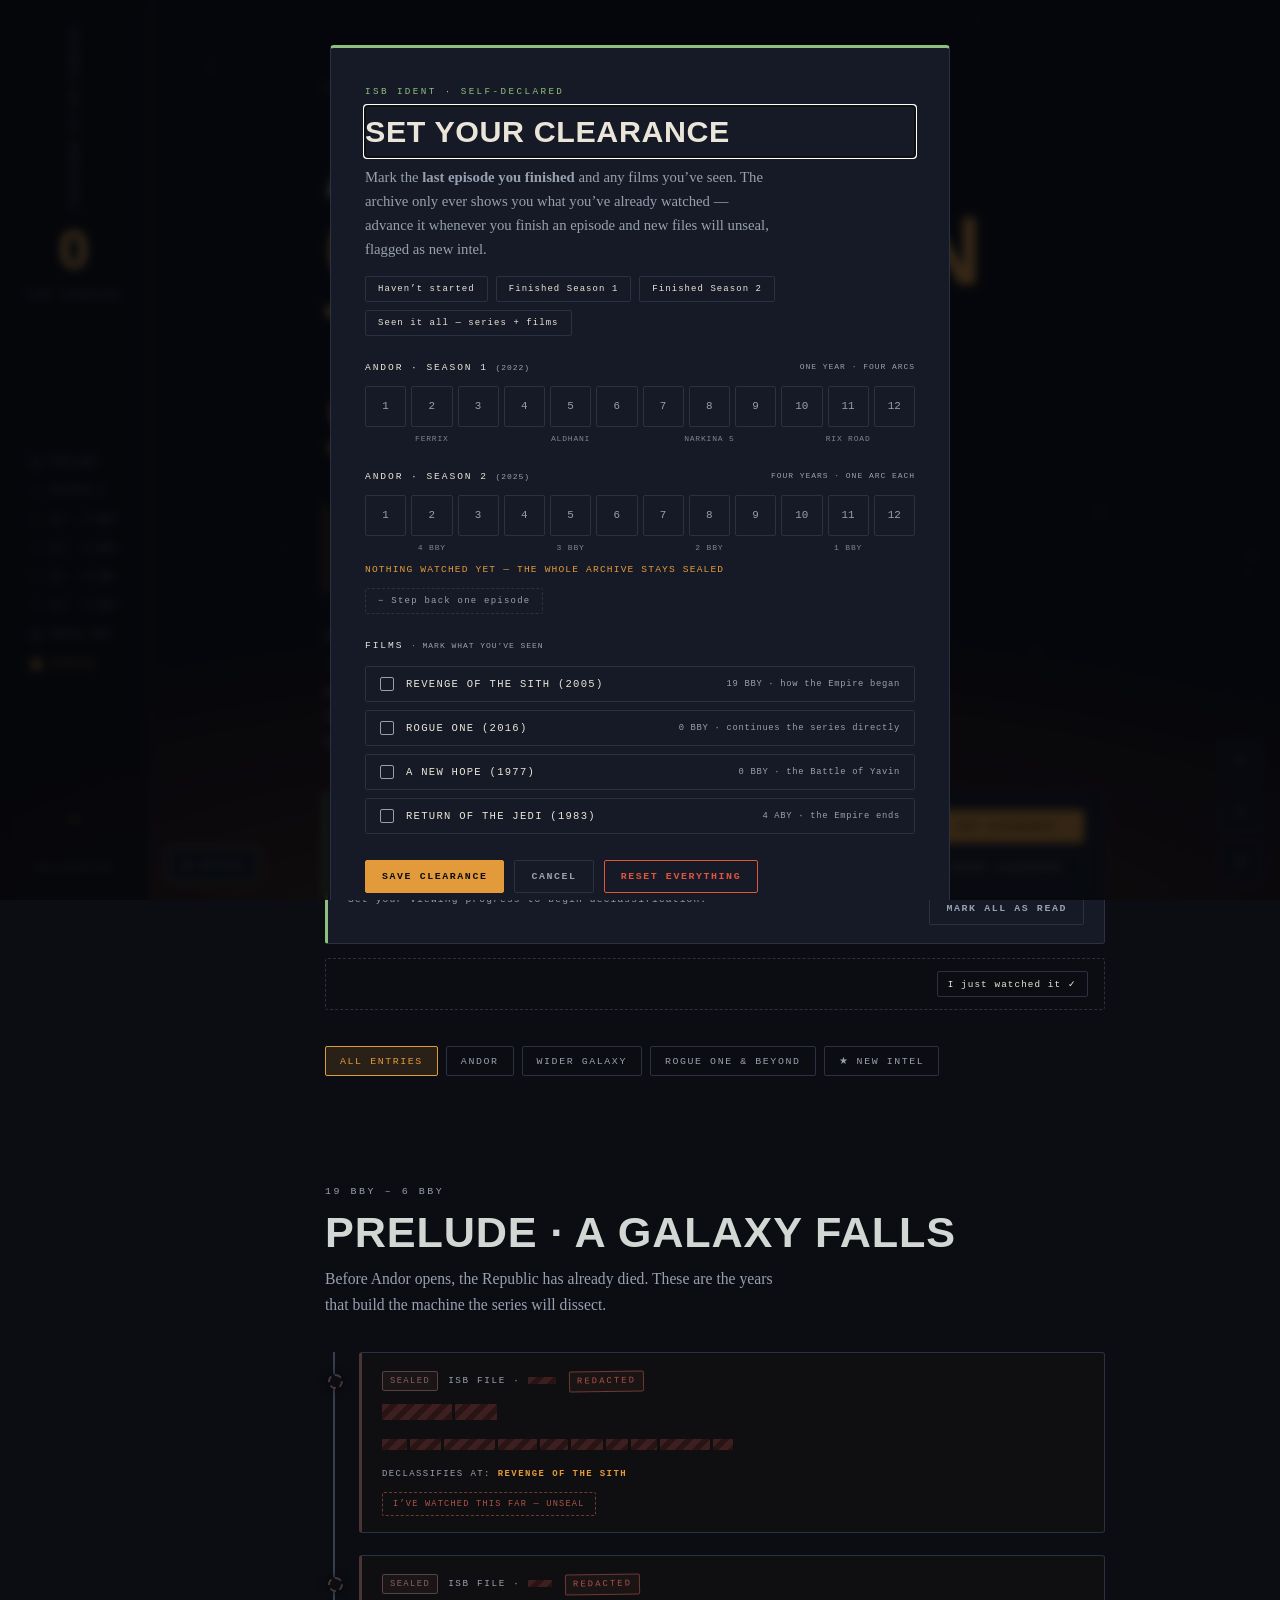
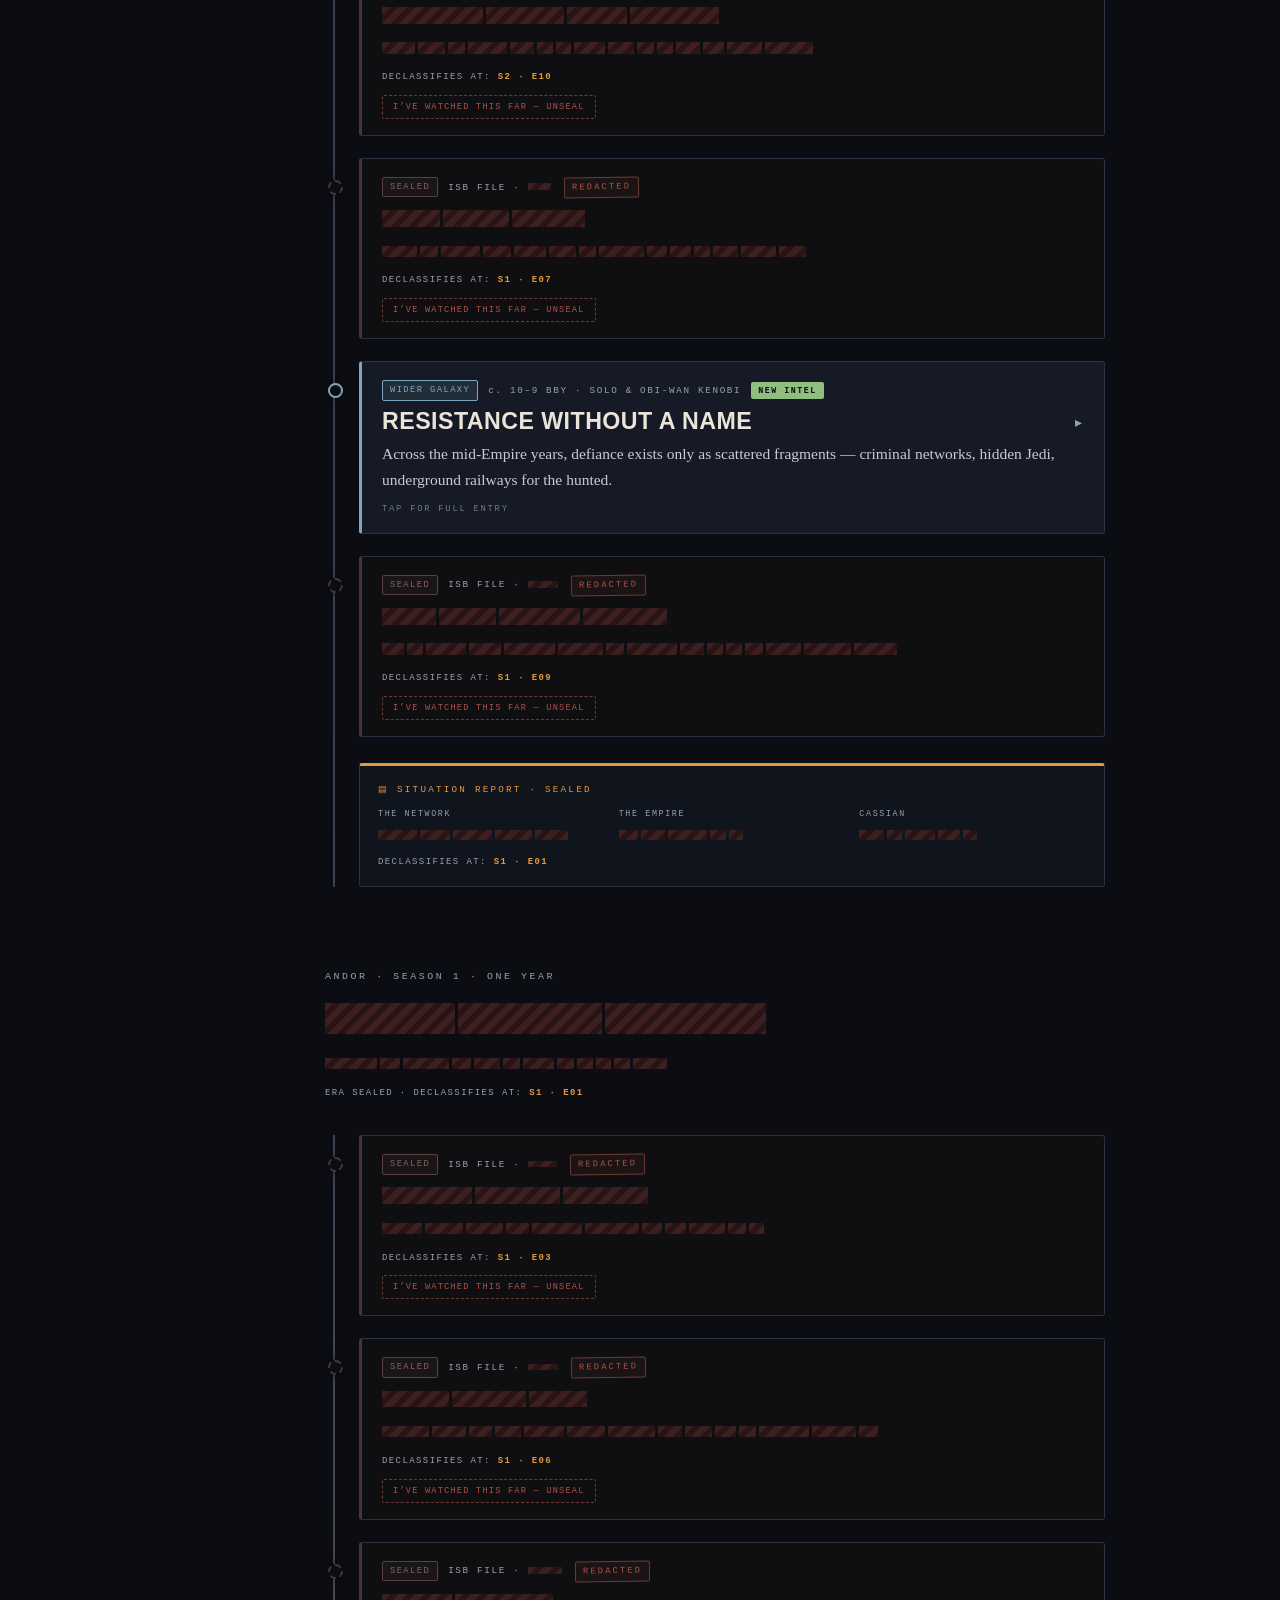
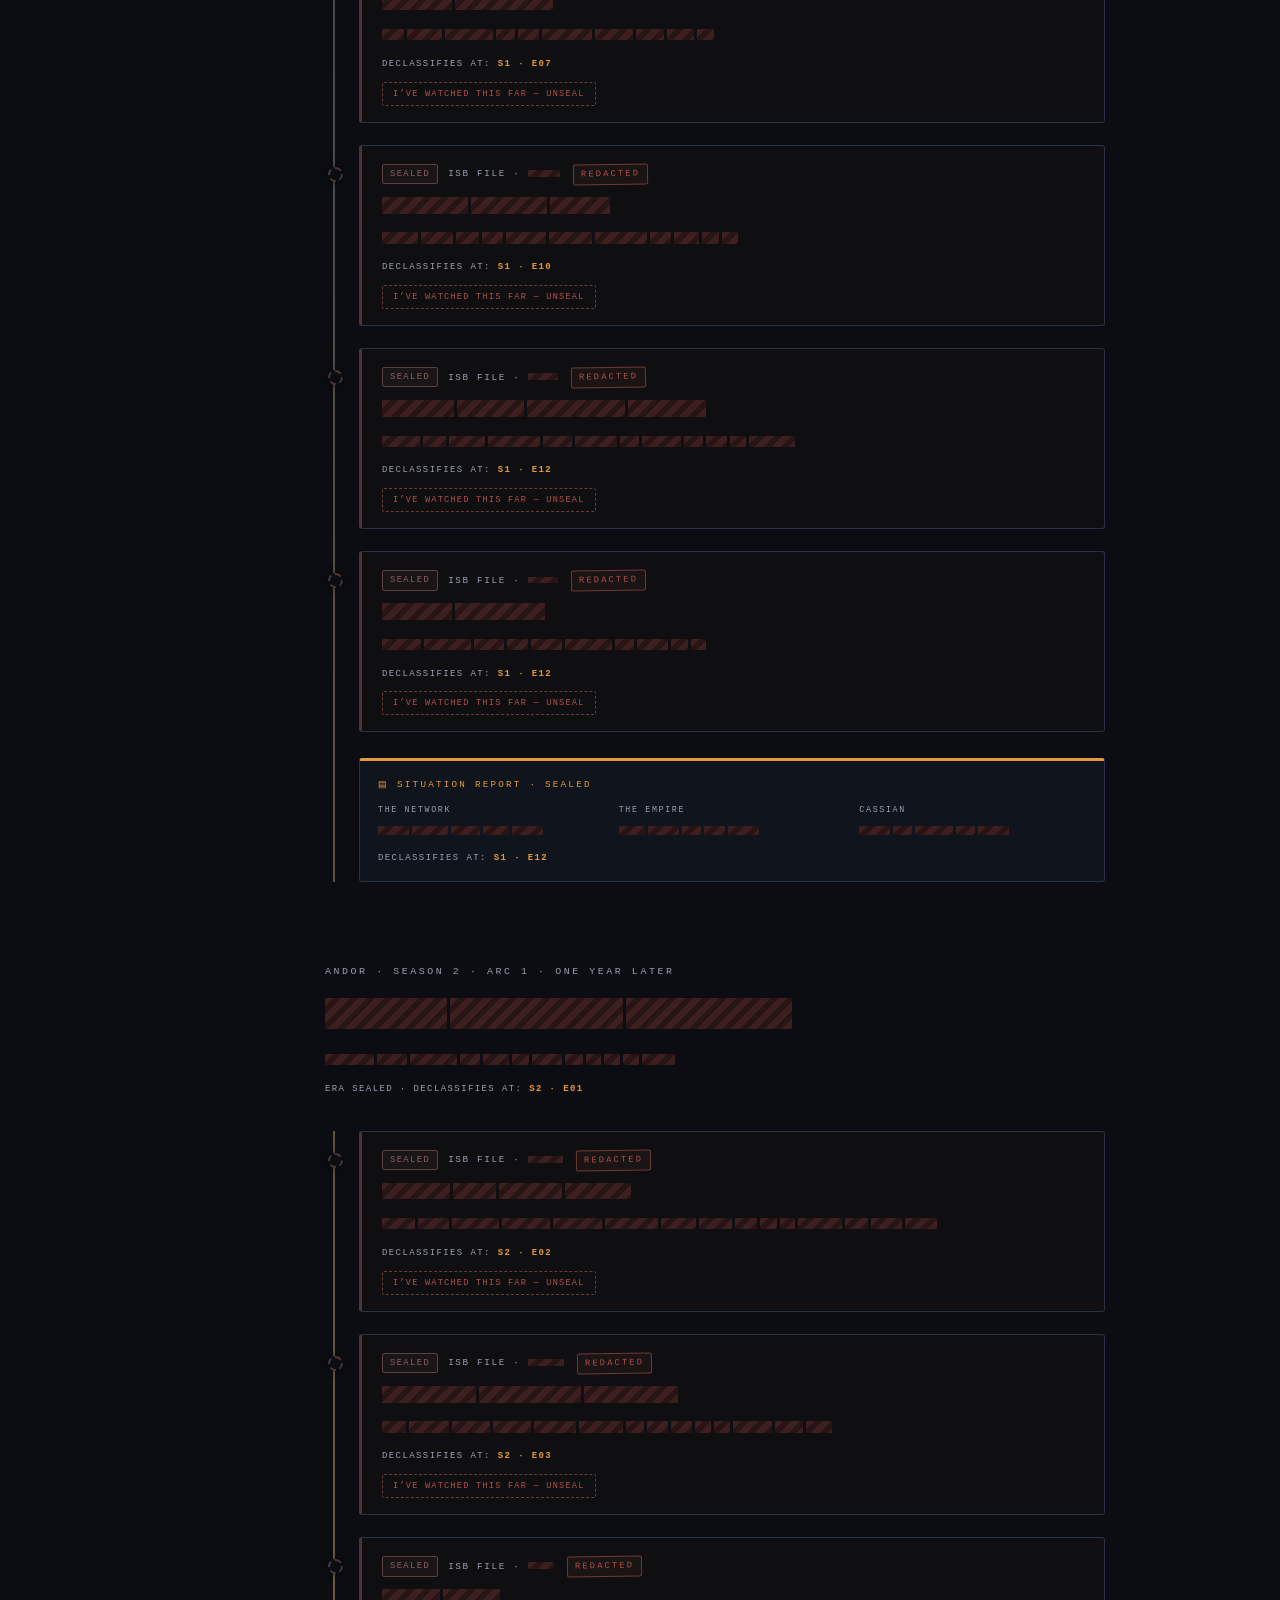
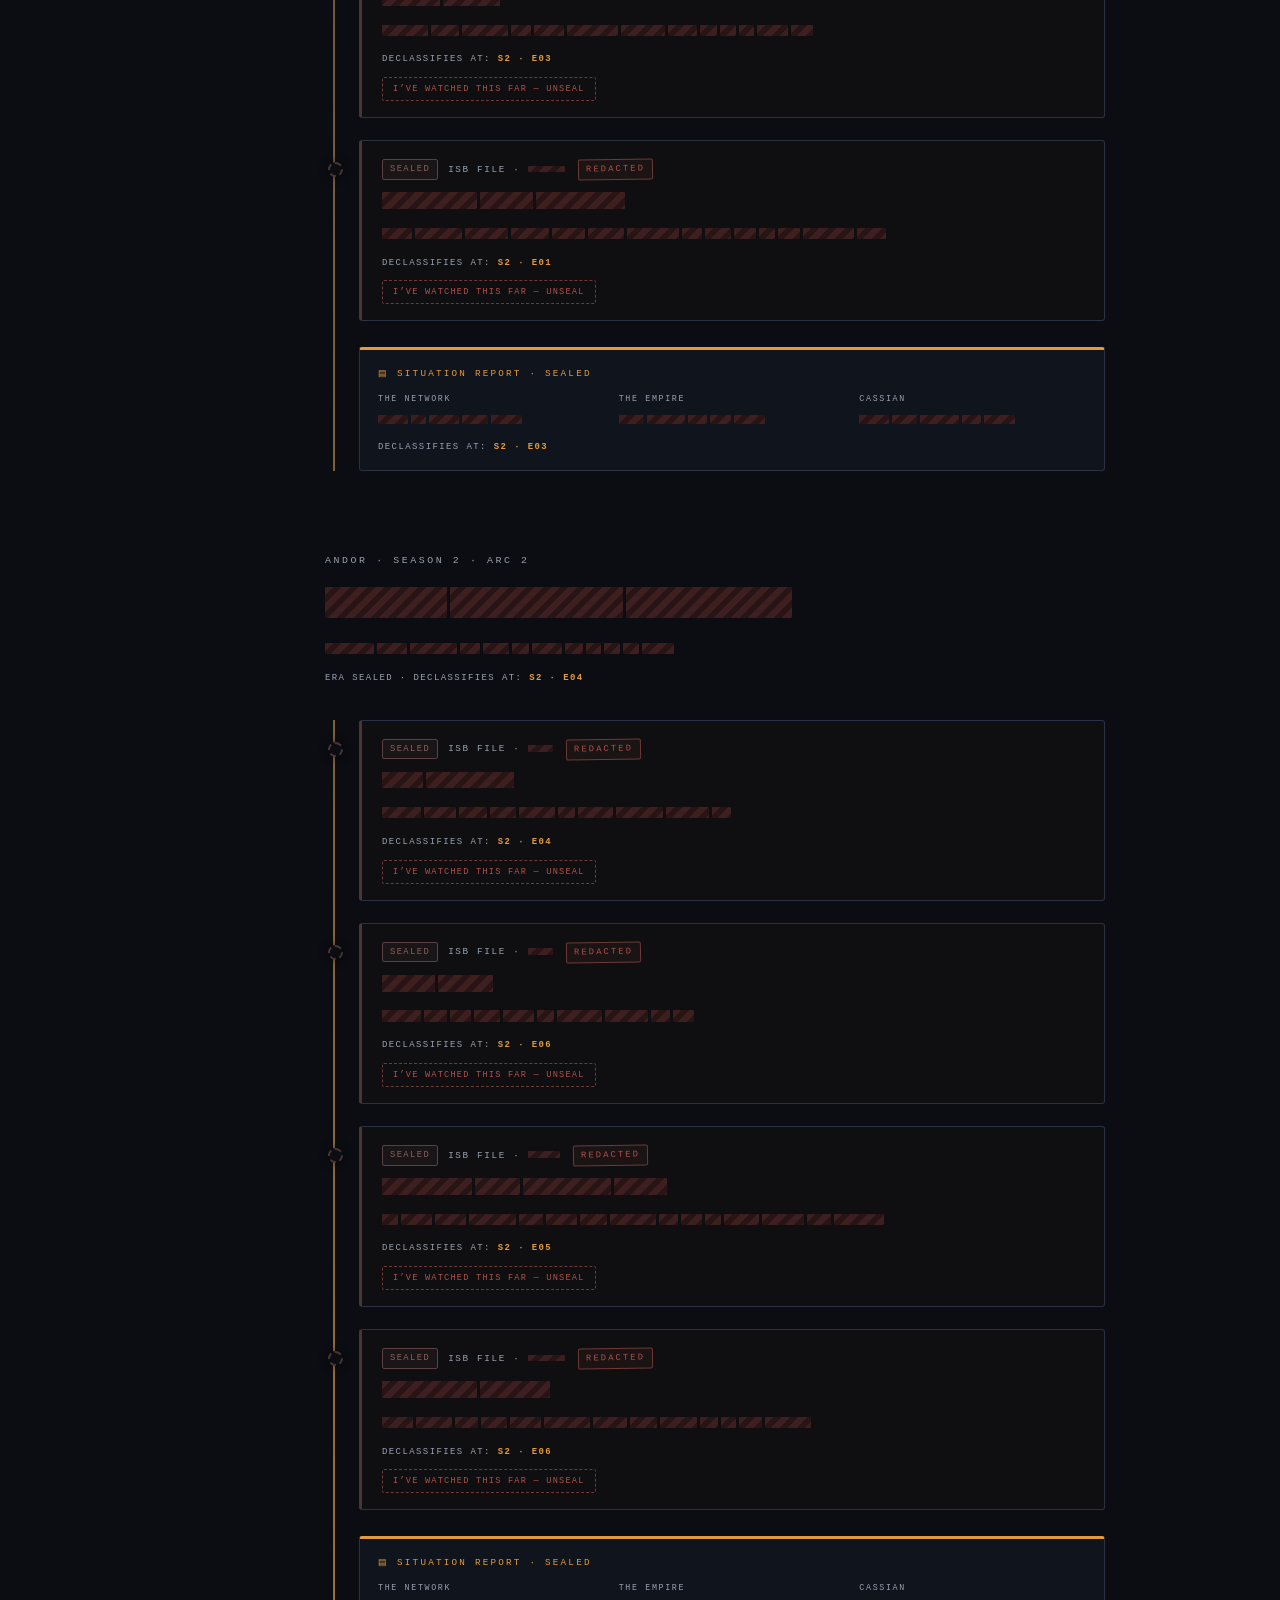
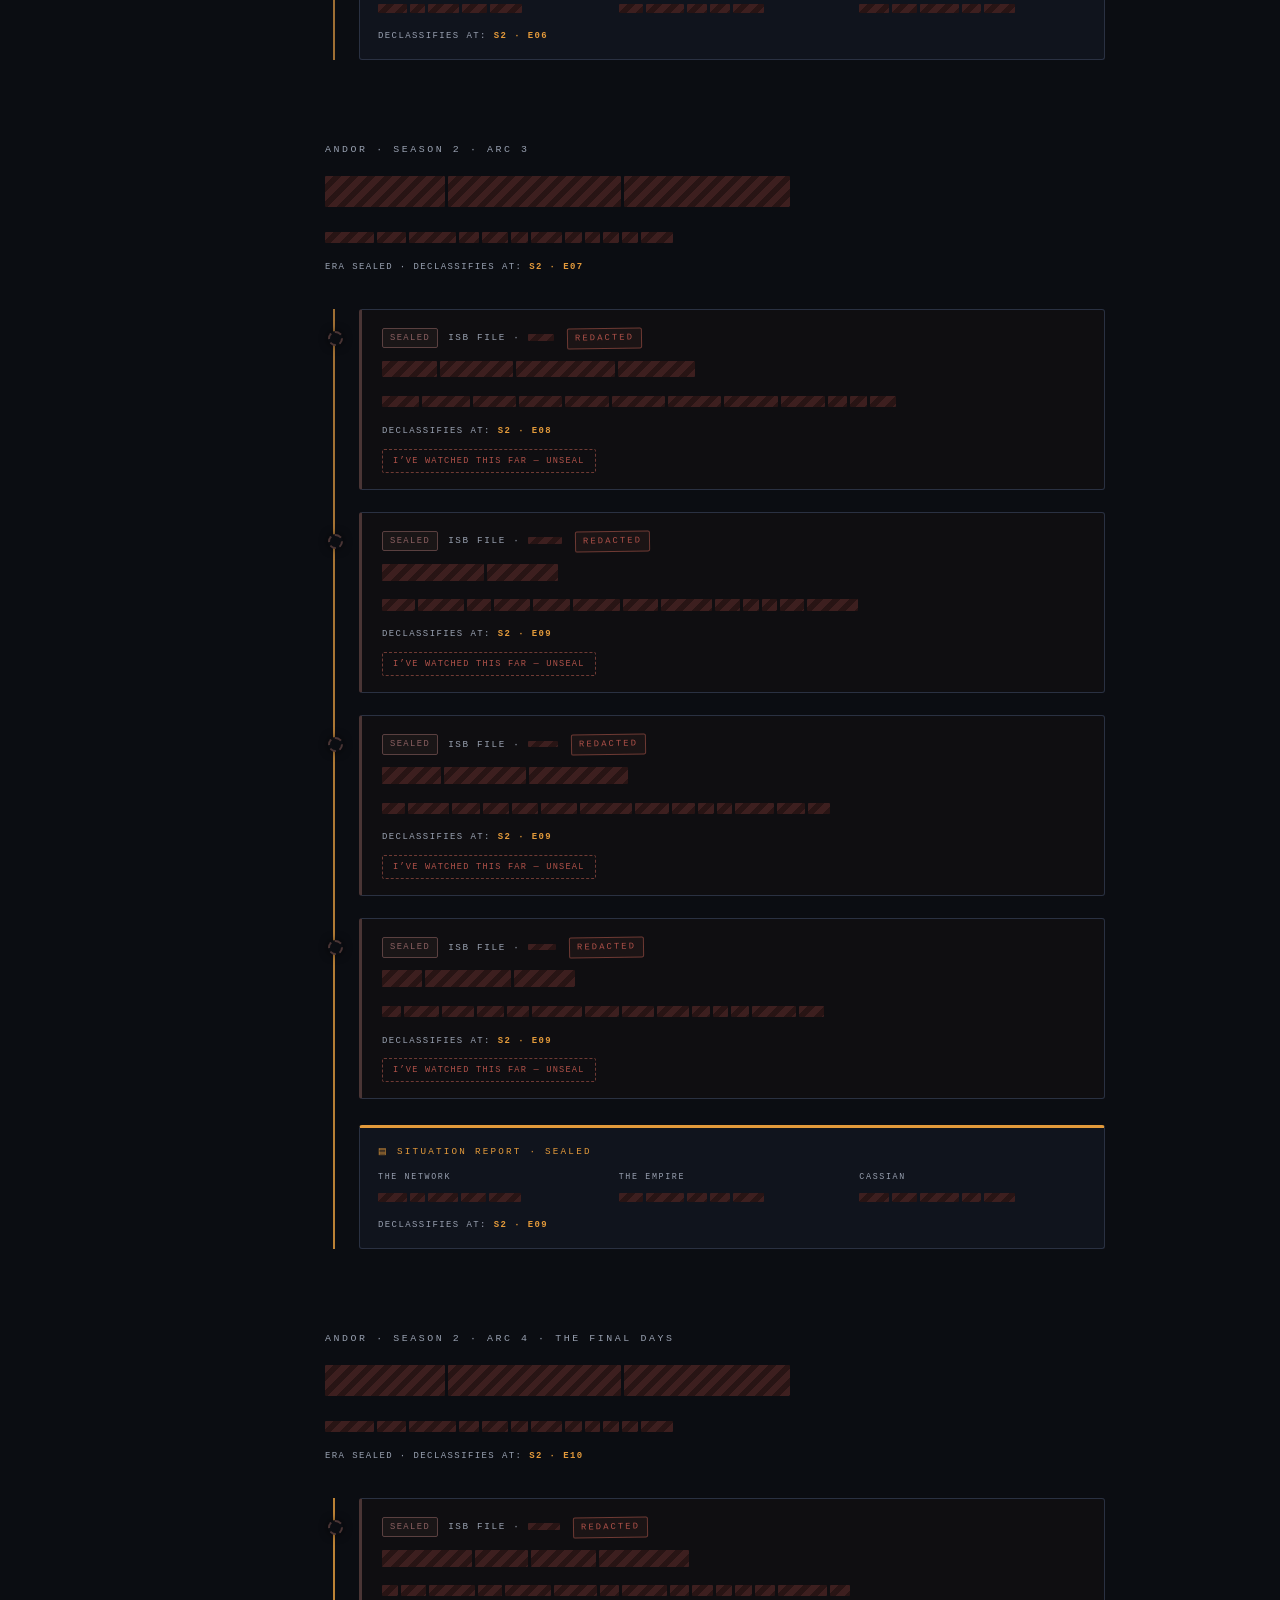
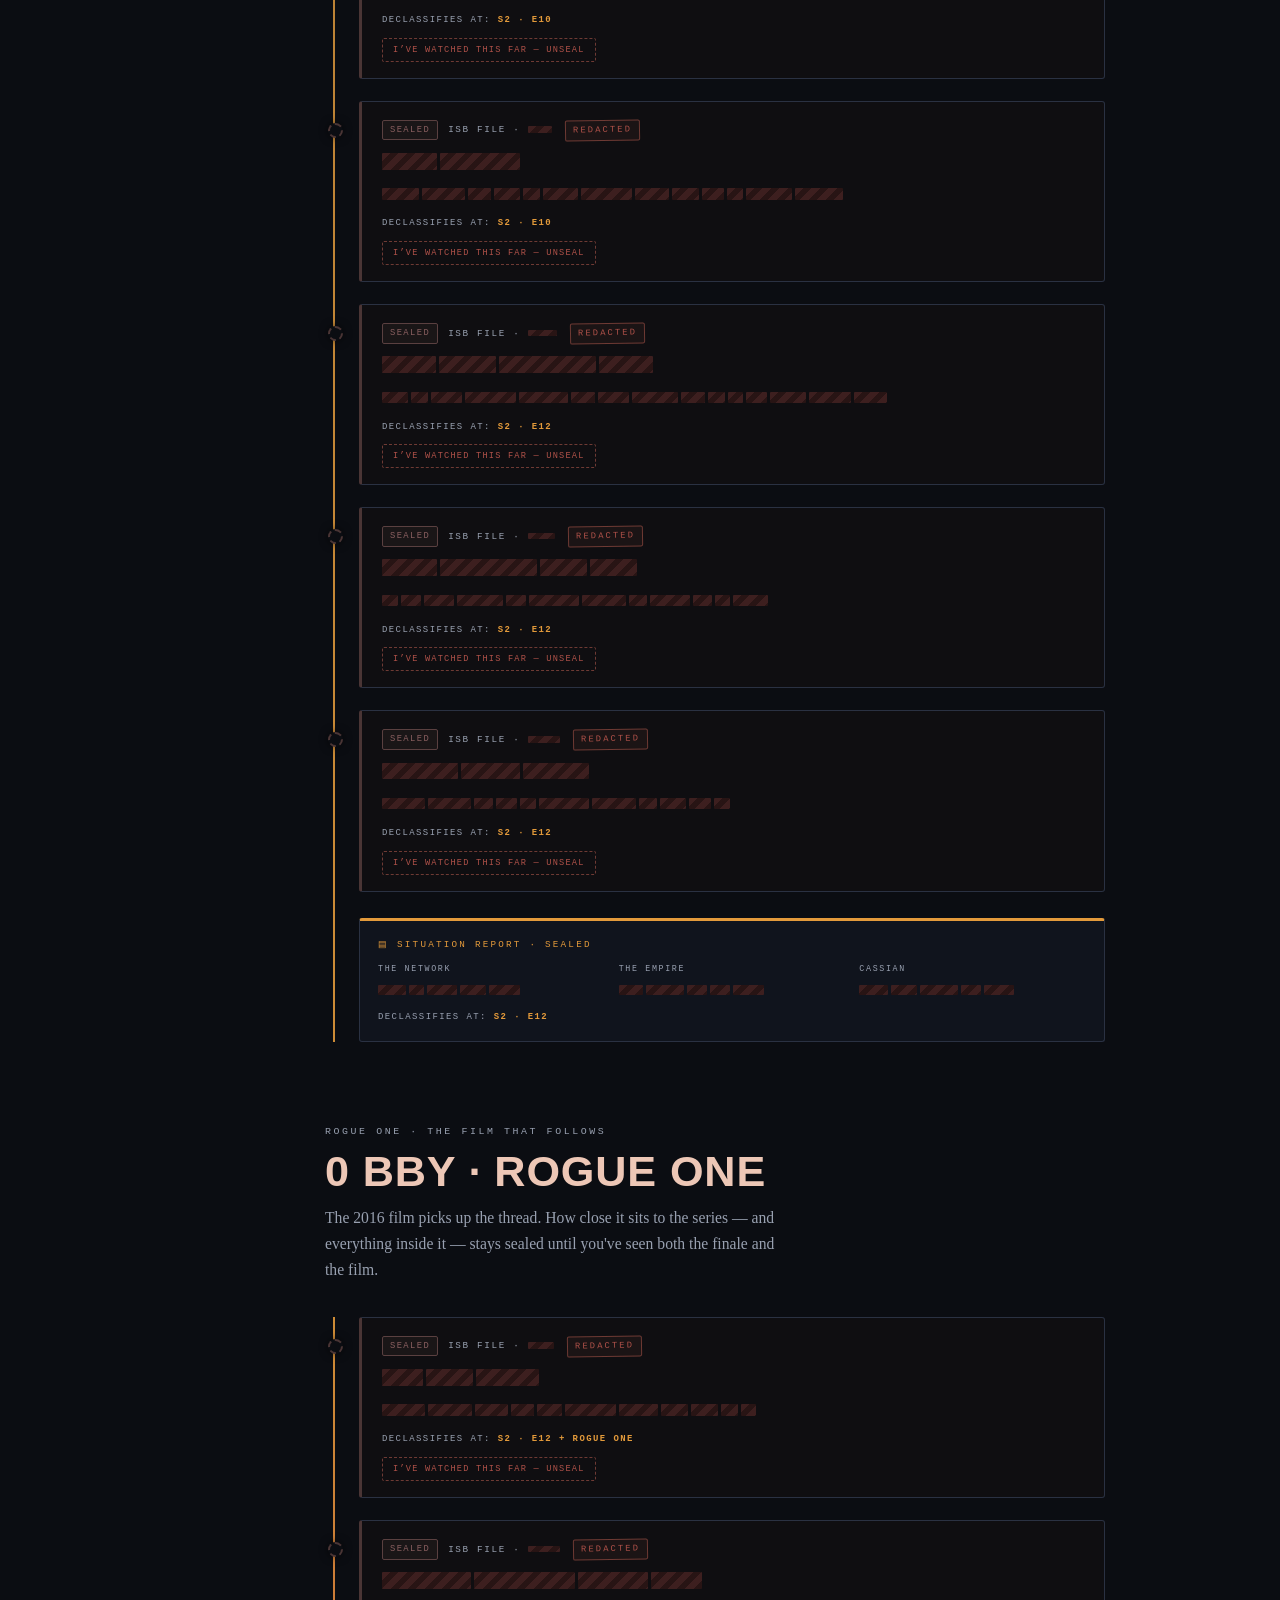
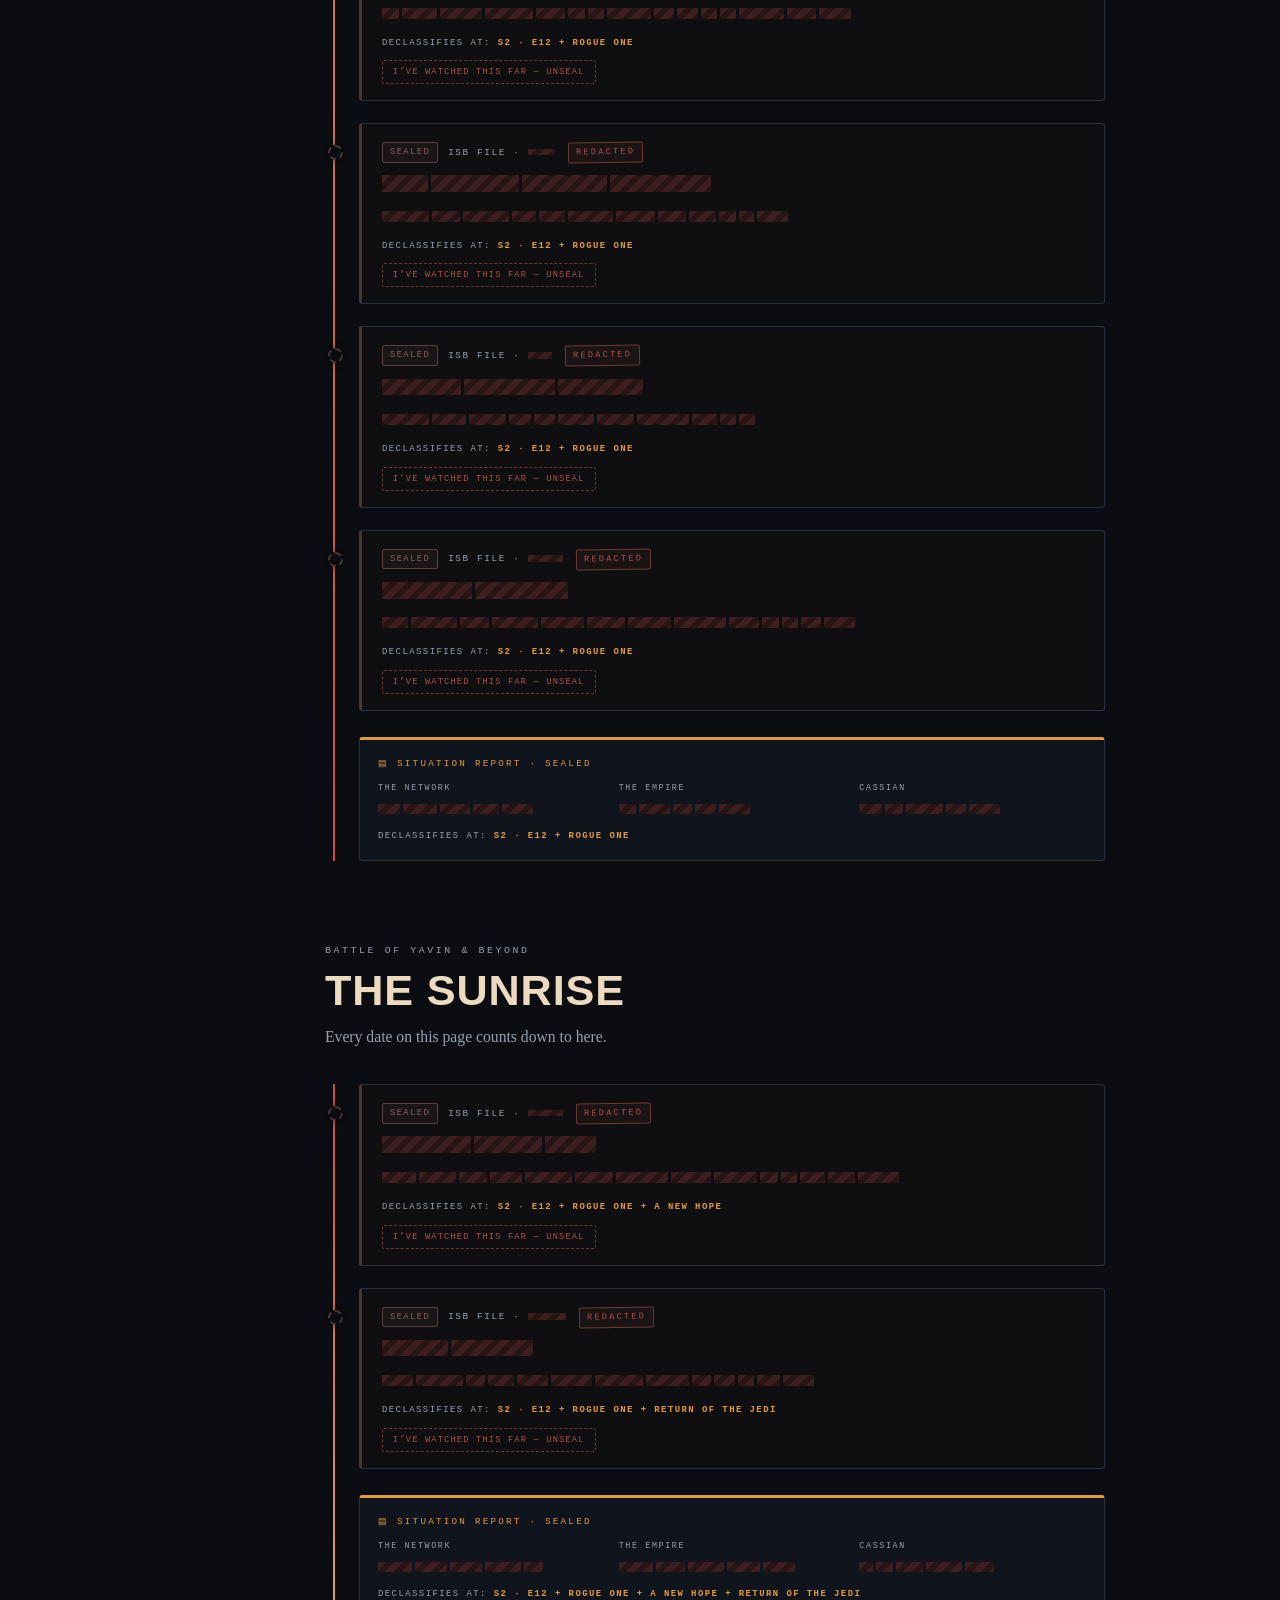
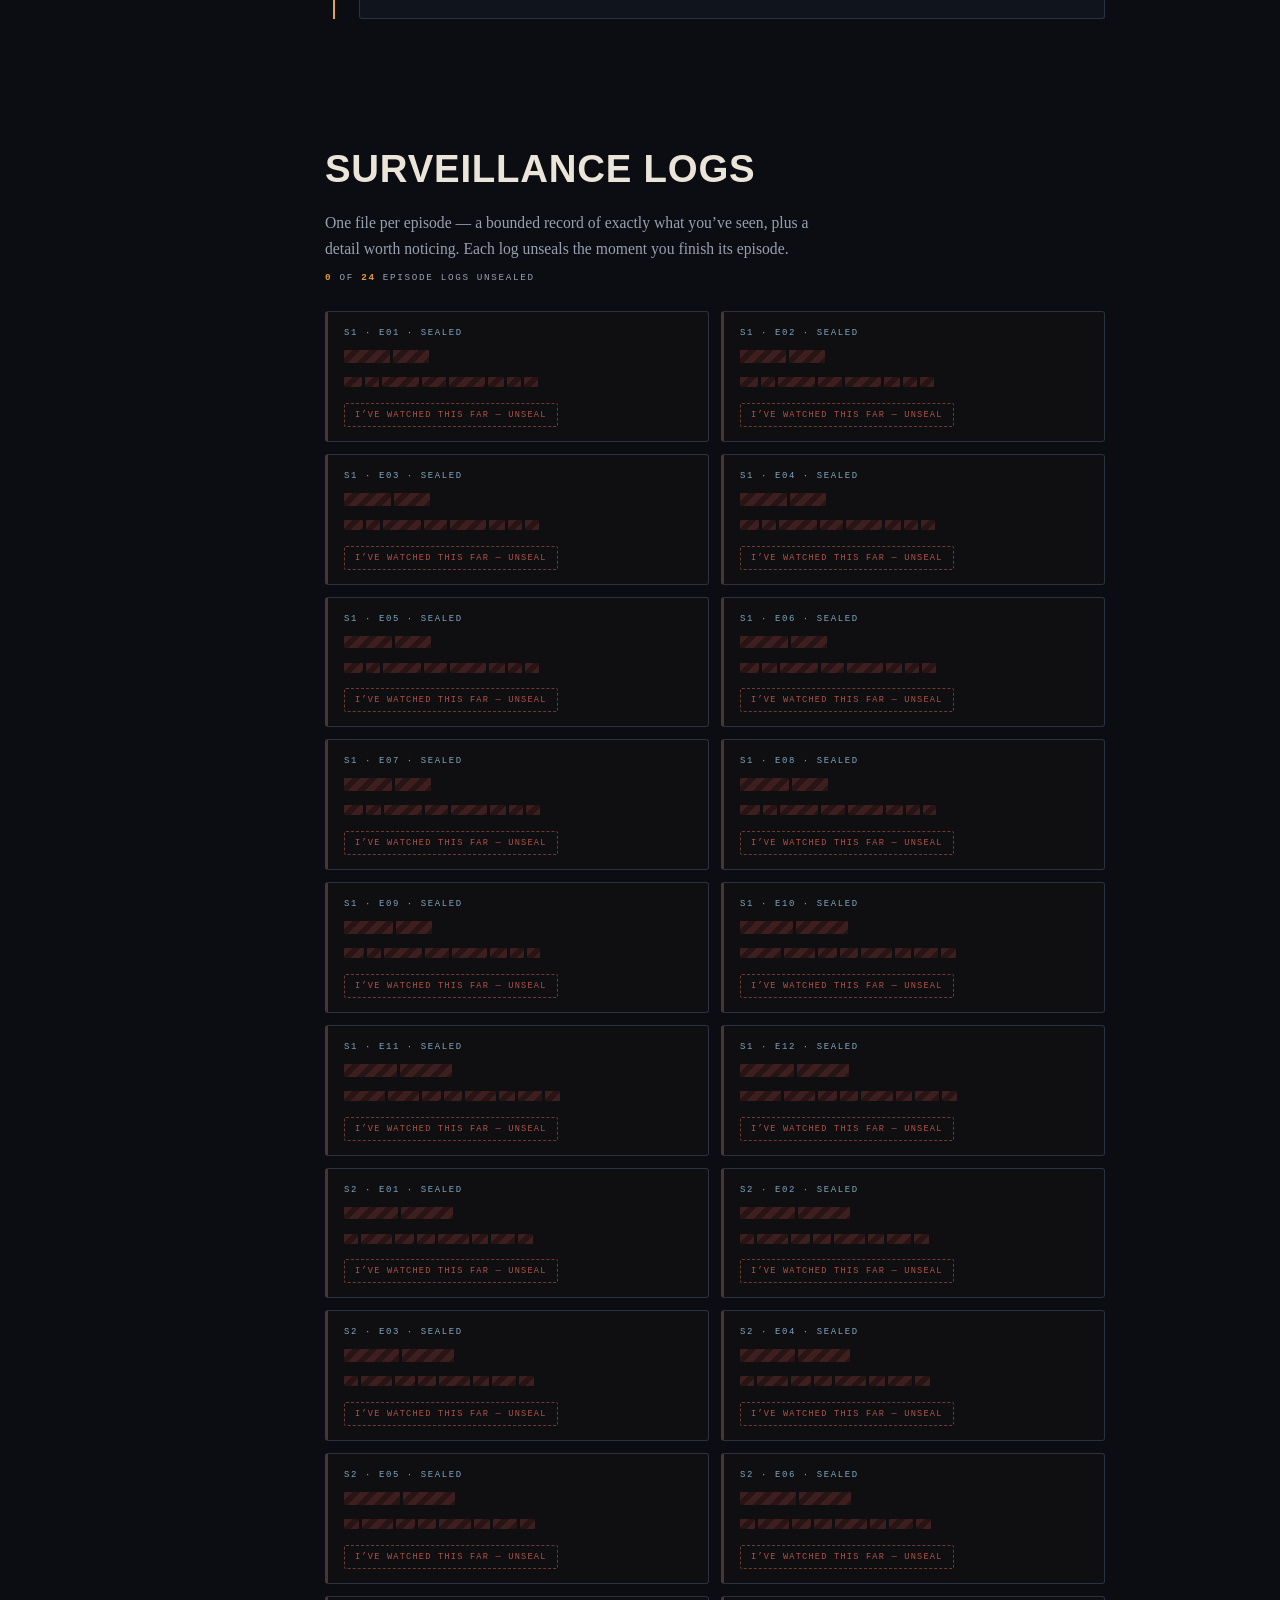
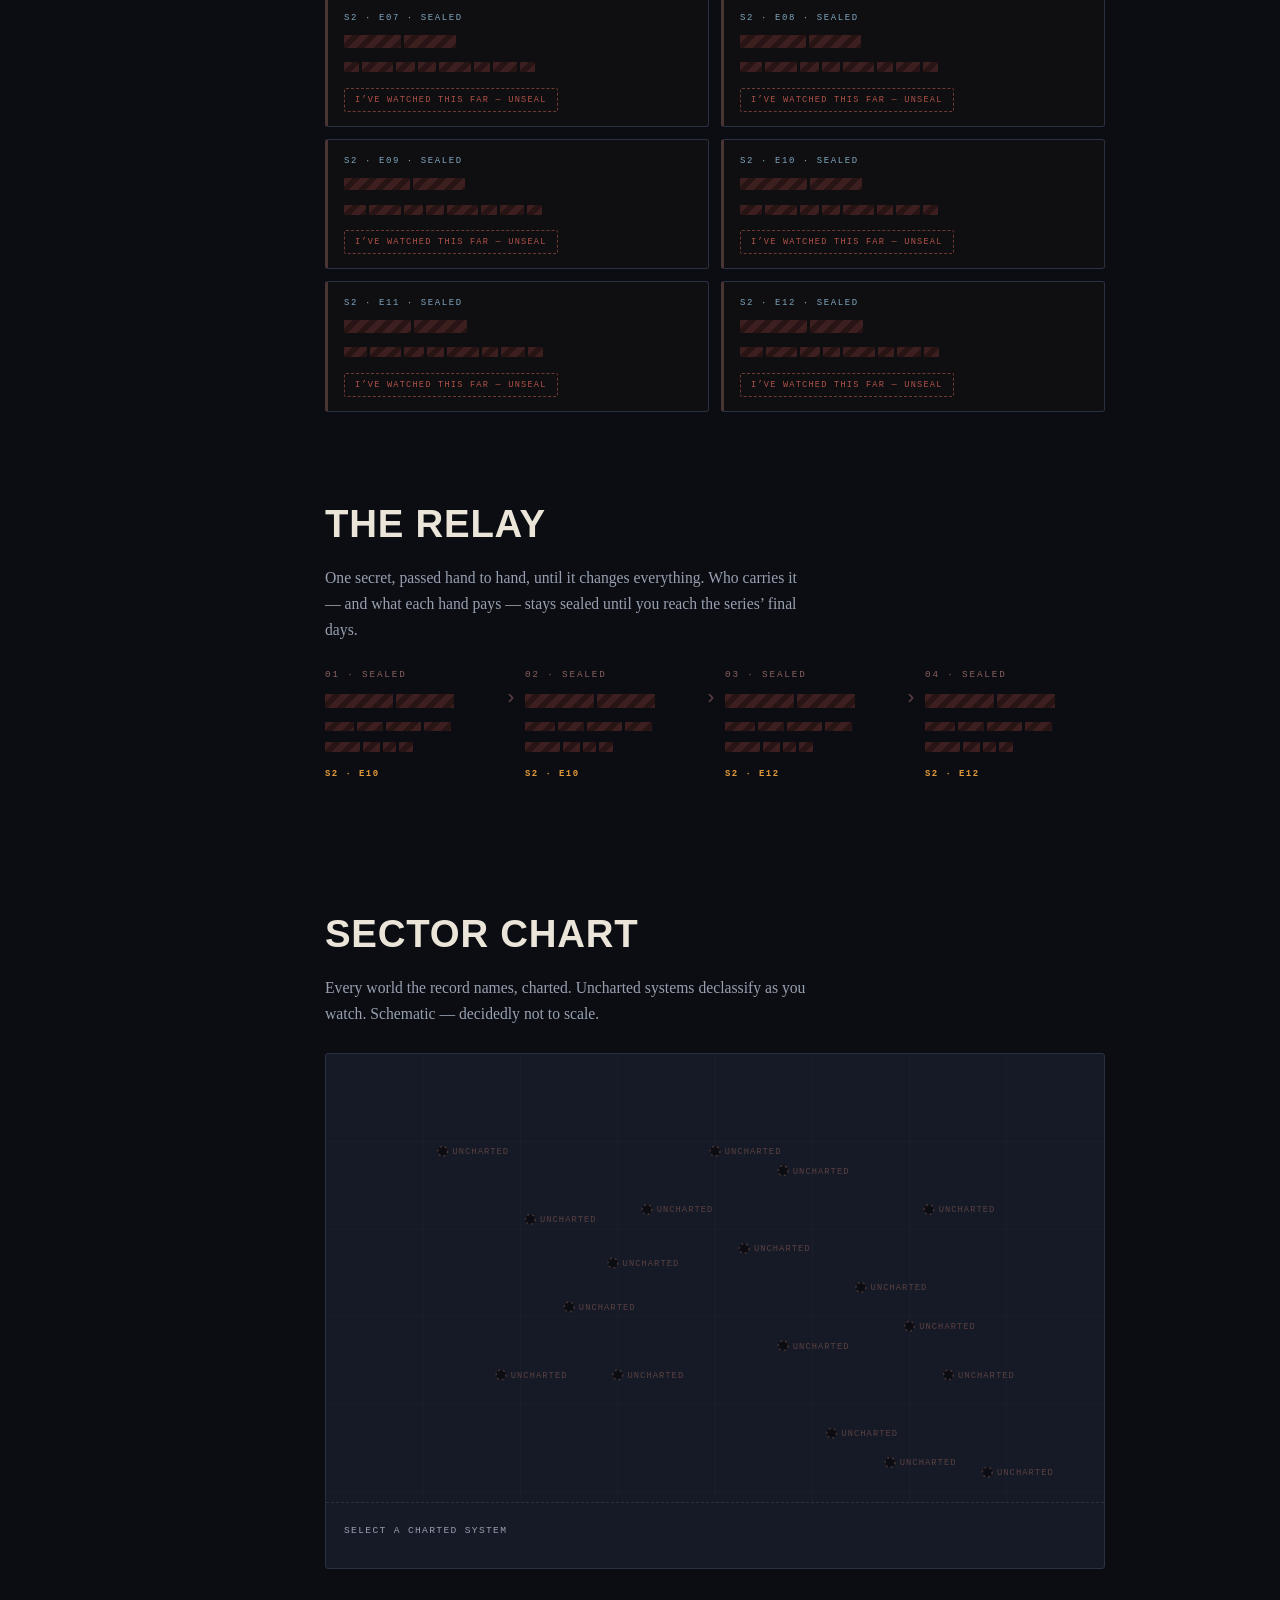
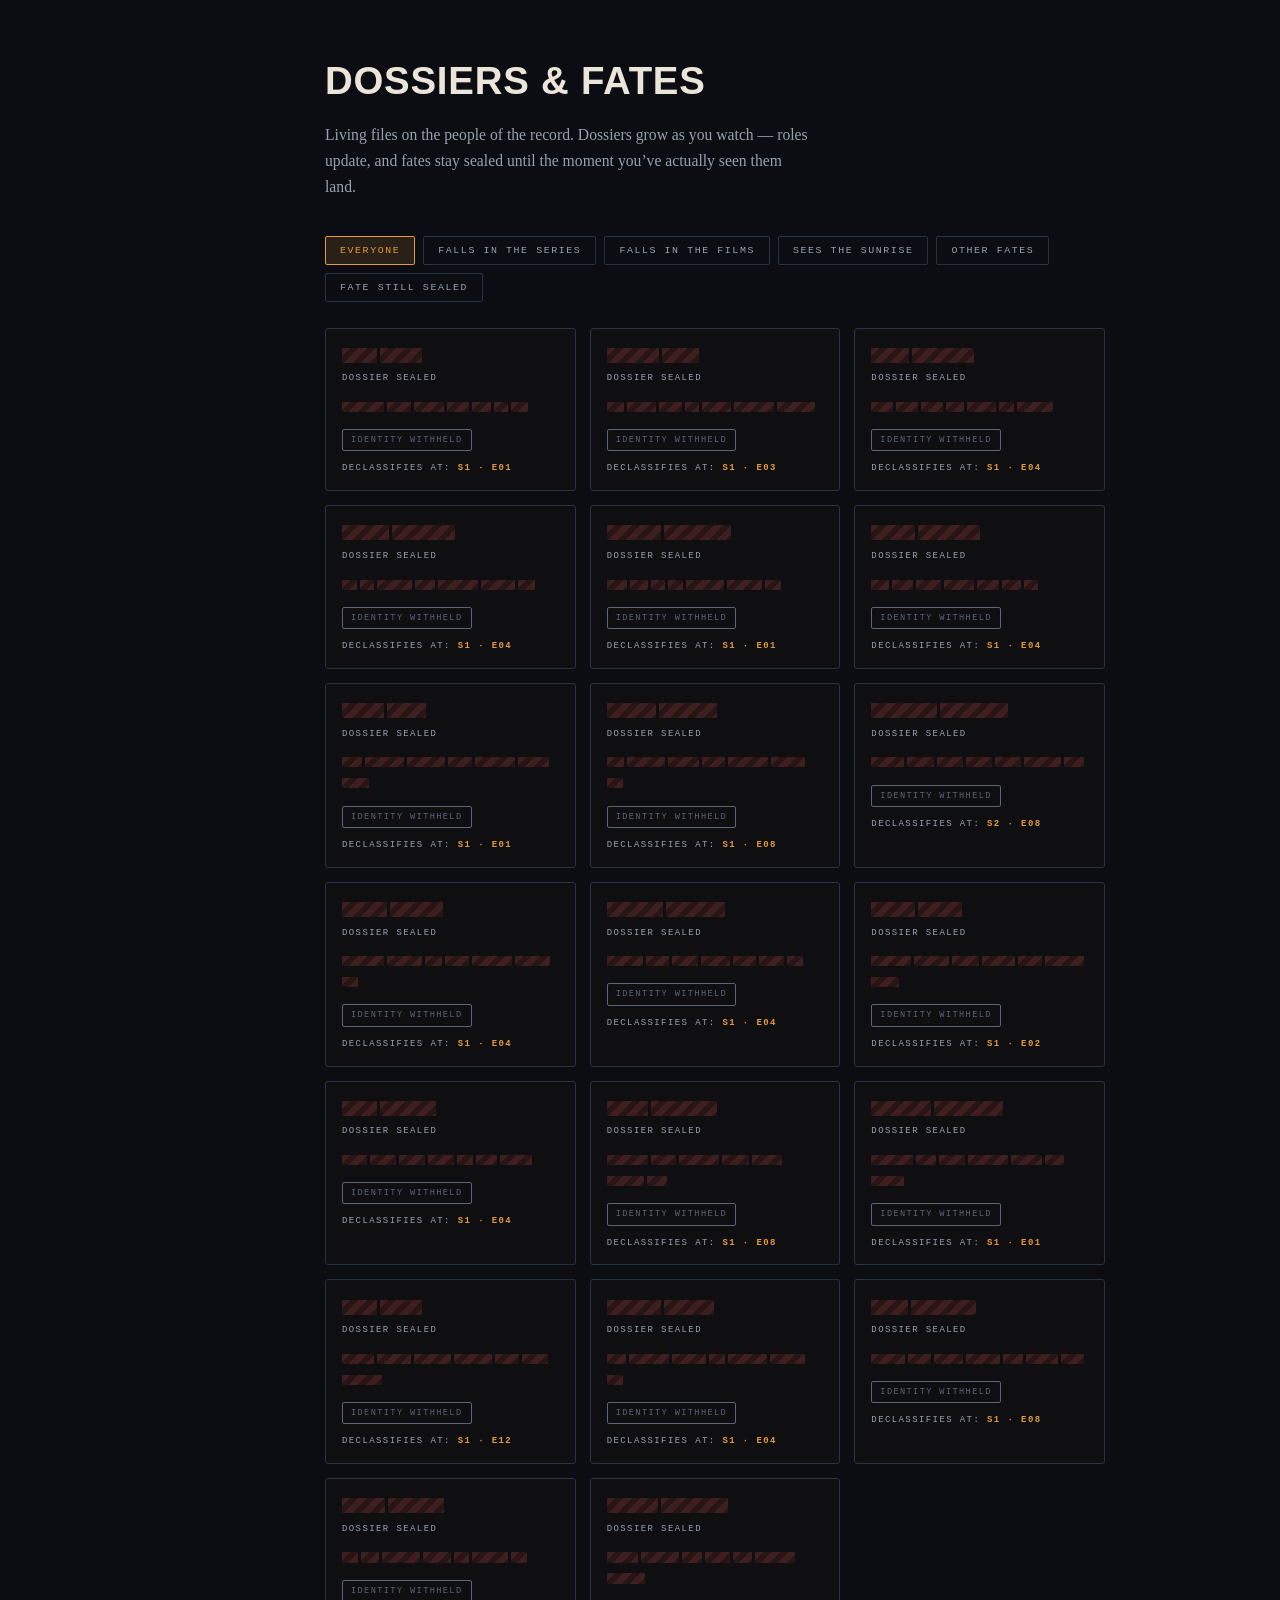
==== commit 422b3c5a: "Add the Screening Room: 33 gated BTS video embeds, independently verified Every video from the provi" ====
--- a/index.html
+++ b/index.html
@@ -717,13 +717,36 @@
 .briefing{display:block;width:100%;margin-top:6px;color:var(--steel);font-style:italic;letter-spacing:.06em}
 .briefing b{color:var(--steel);font-style:normal}
 
+/* ---------- screening room ---------- */
+#screening{padding:70px 0 10px;scroll-margin-top:40px}
+.vid-grid{display:grid;grid-template-columns:repeat(auto-fill,minmax(300px,1fr));gap:14px;margin-top:26px}
+.vid{
+  background:var(--hull);border:1px solid var(--line);border-top:3px solid var(--ember);
+  border-radius:3px;padding:14px 16px;position:relative;
+}
+.vid .v-k{font-family:var(--mono);font-size:.54rem;letter-spacing:.18em;color:var(--ember);display:flex;gap:8px;flex-wrap:wrap;align-items:center;margin-bottom:6px}
+.vid .v-t{font-family:var(--display);font-weight:600;font-size:1.15rem;text-transform:uppercase;letter-spacing:.02em;line-height:1.1}
+.vid .v-m{font-family:var(--mono);font-size:.55rem;letter-spacing:.12em;color:var(--ash);margin-top:4px}
+.vid p{font-size:.85rem;color:#C0C5D1;line-height:1.5;margin-top:8px}
+.vid.sealedvid{border-top-color:#4a3535;background:rgba(21,17,17,.55)}
+.vid.sealedvid .v-k{color:#8a6060}
+.loadvid{
+  margin-top:12px;width:100%;aspect-ratio:16/9;border:1px dashed var(--line);border-radius:2px;
+  background:rgba(11,13,18,.6);color:var(--ash);cursor:pointer;font-family:var(--mono);
+  font-size:.6rem;letter-spacing:.16em;transition:all .2s;display:flex;align-items:center;justify-content:center;text-align:center;padding:10px;
+}
+.loadvid:hover{border-color:var(--ember);color:var(--ember)}
+.vid .frame{margin-top:12px;aspect-ratio:16/9;width:100%}
+.vid .frame iframe{width:100%;height:100%;border:0;border-radius:2px}
+
 /* ---------- print ---------- */
 @media print{
   #rail,#stars,#dawn,#jump,#shieldfab,#nextfab,#veil,#mobilebar,#toast,.chips,#clearcard,#nextup,#comparebar,#sunriseveil{display:none!important}
   body{background:#fff;color:#111}
   body::after{display:none}
   main{margin:0;padding:0}
-  .card,.char,.fact,.log,.lex,.qt,.sp,#ledgerbook,.sitrep{background:#fff;border-color:#999;color:#111}
+  .card,.char,.fact,.log,.lex,.qt,.sp,.vid,#ledgerbook,.sitrep{background:#fff;border-color:#999;color:#111}
+  .loadvid,.vid .frame{display:none}
   .card .blurb,.char p,.fact p,.node p,.log p{color:#333}
   .bar{background:#333!important;-webkit-print-color-adjust:exact;print-color-adjust:exact}
   .more{grid-template-rows:1fr}
@@ -924,6 +947,17 @@
       <div class="fact-grid" id="factgrid"></div>
     </section>
 
+    <section id="screening">
+      <h2 class="sec-title">The Screening Room</h2>
+      <p class="sec-sub">
+        Behind-the-scenes clips, interviews, and deep-dive breakdowns — each transmission sealed
+        until everything it covers is safely behind you. Loading a clip contacts YouTube; nothing
+        loads until you press play.
+      </p>
+      <p class="sec-count" id="vidcount"></p>
+      <div class="vid-grid" id="vidgrid"></div>
+    </section>
+
     <section id="quiz">
       <h2 class="sec-title">Field Assessment</h2>
       <p class="sec-sub">
@@ -949,7 +983,8 @@
       <footer>
         UNOFFICIAL FAN REFERENCE · PLOT SUMMARY &amp; ANALYSIS ONLY · NOT AFFILIATED WITH LUCASFILM OR DISNEY<br>
         DATES USE THE BBY/ABY CALENDAR (BEFORE / AFTER THE BATTLE OF YAVIN) · SOME EARLY DATES ARE APPROXIMATE<br>
-        YOUR PROGRESS IS STORED ONLY IN THIS BROWSER (LOCALSTORAGE) · NOTHING IS SENT ANYWHERE<br>
+        YOUR PROGRESS IS STORED ONLY IN THIS BROWSER (LOCALSTORAGE) · NOTHING IS SENT ANYWHERE —<br>
+        EXCEPT WHEN YOU PRESS PLAY IN THE SCREENING ROOM, WHICH LOADS THE CLIP FROM YOUTUBE<br>
         SEALED TEXT NEVER ENTERS THE PAGE — FIND-IN-PAGE AND COPY CANNOT REVEAL IT<br>
         INTERFACE AUDIO IS OFF BY DEFAULT · AUDITION &amp; A/B THE SOUND SET IN THE <a href="soundlab.html">SOUND LAB</a><br>
         SPOTTED AN ERROR OR HAVE INTEL TO ADD? <a href="https://github.com/Justrada/andor-timeline/issues/new?title=INTEL%20SUBMISSION&body=%2A%2AWhat%3A%2A%2A%20%0A%2A%2ASource%3A%2A%2A%20%0A%2A%2ASpoiler%20gate%20(latest%20episode%2Ffilm%20it%20touches)%3A%2A%2A%20" target="_blank" rel="noopener">SUBMIT INTEL VIA GITHUB</a>
@@ -1420,6 +1455,7 @@
 QUIZ:[{"ep":1,"q":"The cold open keeps returning to a boy on a green world. Name it.","options":["Corellia","Kenari","Ferrix","Morlana One"],"answer":1,"explain":"Kenari — the world he lost, and the sister he is asking after when the trouble starts.","movie":""},{"ep":1,"q":"Andor comes to Bix with merchandise for her off-world buyer. What is he selling?","options":["A hyperdrive regulator","A crate of Imperial blasters","An untraceable N-S9 Starpath unit","An Imperial signal scrambler"],"answer":2,"explain":"An Imperial N-S9 Starpath unit, untraceable and expensive — the kind of item that summons a serious buyer.","movie":""},{"ep":4,"q":"Aldhani operation. Under what name does the new man join Vel's crew?","options":["Kassa","Timm","Brasso","Clem"],"answer":3,"explain":"Clem — he goes to war wearing his father's name.","movie":""},{"ep":4,"q":"Luthen's down payment is a blue kyber amulet. It celebrates what?","options":["The founding of the Old Republic","The uprising against the Rakatan invaders","The first Dhani pilgrimage to the Eye","The fall of an ancient Sith empire"],"answer":1,"explain":"Sky kyber, cut to remember the uprising against the Rakatan invaders — history worn as collateral.","movie":""},{"ep":5,"q":"The garrison job is timed to the Eye of Aldhani. The Eye comes how often?","options":["Once every three years","Every equinox","Once a generation","Once every twelve years"],"answer":0,"explain":"Every three years the sky fills with burning crystal and the Dhani walk to meet it; the crew walks with them.","movie":""},{"ep":6,"q":"Nemik plots the freighter's course on an instrument older than the Empire. Why does he trust it?","options":["It is keyed to the Imperial grid","It cannot be jammed or intercepted","It was a gift from Vel","It is rated for the Eye's density"],"answer":1,"explain":"Old and dependable: it cannot be jammed or intercepted, and if it breaks, you fix it yourself.","movie":""},{"ep":6,"q":"After the job, with a sector's payroll in the hold, one of the crew proposes taking it all and disappearing. Who?","options":["Vel","Cinta","Nemik","Skeen"],"answer":3,"explain":"Skeen — there is no brother, no farm, and no second offer.","movie":""},{"ep":7,"q":"Niamos. A tourist is swept off the beachfront and sentenced under a name that is not his own. Which name?","options":["Clem","Keef Girgo","Dren Kadel","Callo Berne"],"answer":1,"explain":"Keef Girgo, civil disruption, six years — the new Public Order Resentencing Directive does the rest.","movie":""},{"ep":8,"q":"Narkina 5 intake: prisoners surrender their footwear. Why?","options":["The floors are electrified","Sterile factory protocol","Boots are the house currency","A hygiene directive"],"answer":0,"explain":"The floor is steel and current; discipline arrives through the soles.","movie":""},{"ep":10,"q":"Asked what he has sacrificed, Luthen gives a full accounting. He burns his life to make what?","options":["A fire the Empire cannot put out","A future he intends to survive","A weapon equal to the enemy","A sunrise he knows he will never see"],"answer":3,"explain":"\"I burn my life to make a sunrise that I know I'll never see.\"","movie":""},{"ep":10,"q":"One way out. At the ledge, with open water below, what stops Kino Loy?","options":["His release date is close","He will not leave his shift behind","He cannot swim","The count is wrong"],"answer":2,"explain":"\"I can't swim.\" The man who opened the door cannot walk through it.","movie":""},{"ep":12,"q":"On Ferrix, what do the honored dead become?","options":["Ash scattered over Rix Road","A name kept by the Daughters of Ferrix","A bell struck at first shift","A stone fired into a city wall"],"answer":3,"explain":"Ashes, mortar, and local dust, fired into a funerary stone and set into the wall — the dead keep working.","movie":""},{"ep":13,"q":"4 BBY opens with a theft from a Sienar test facility. What does Cassian fly out?","options":["A prototype TIE Avenger","A TIE Interceptor","An Imperial courier shuttle","A Sienar cargo hauler"],"answer":0,"explain":"A prototype TIE Avenger, lifted from Sienar's own test bay before the manual is written.","movie":""},{"ep":14,"q":"Mina-Rau. When the Empire announces its supply census, what makes the Ferrix survivors vulnerable?","options":["The harvest quota is short","Their freighter is on a registry list","They are working without visas","A neighbor has filed a report"],"answer":2,"explain":"Undocumented hands keep the grain moving; the audit exists to remind everyone of that.","movie":""},{"ep":16,"q":"Ghorman's export, the twill that dresses the Core, is spun from what?","options":["Glacier flax","Kalkite thread","The silk of Ghorman spiders","Aldhani reed-cotton"],"answer":2,"explain":"Webberies of blue spiders spin the fiber; the Ghor guard the trade, and their pride, jealously.","movie":""},{"ep":21,"q":"On the Senate floor, Mon Mothma chooses one word for Ghorman that cannot be walked back. Which?","options":["Atrocity","Massacre","Genocide","Treason"],"answer":2,"explain":"\"Unprovoked genocide\" — and she names the monster responsible from the floor of his own Senate.","movie":""},{"ep":22,"q":"Lonni Jung surfaces with the deepest intelligence of the war and asks to come in from the cold. Luthen's answer?","options":["He buys his family passage out","He trades him back to the ISB","He sends him to Yavin with the file","He kills him"],"answer":3,"explain":"The intelligence travels on; the man does not — Axis closes his own accounts.","movie":""},{"ep":24,"q":"Final accounting: what is Major Partagaz listening to when his own arrest order arrives?","options":["An ISB incident log","Nemik's manifesto","Mon Mothma's Senate address","Maarva Andor's funeral speech"],"answer":1,"explain":"The manifesto he could not contain, read by a boy years dead — the diagnosis reaches the source.","movie":""},{"ep":10,"q":"Cross-reference, field losses: which Narkina 5 man stands with Cassian again on the beach at Scarif?","options":["Kino Loy","Jemboc","Melshi","Ulaf"],"answer":2,"explain":"Ruescott Melshi — two men out of the water, one cause between them.","movie":"r1"},{"ep":1,"q":"\"Rebellions are built on hope.\" Who says it first on screen in Rogue One?","options":["Cassian Andor","Jyn Erso","Bodhi Rook","K-2SO"],"answer":0,"explain":"Cassian, in the streets of Jedha; Jyn hands it back to him in front of the council.","movie":"r1"},{"ep":24,"q":"The series ends en route to the Ring of Kafrene — Rogue One's first scene. What is waiting there?","options":["The Scarif vault schematics","Word of a defected Imperial pilot and a planet killer","Coordinates for the Alliance fleet muster","A kyber shipment manifest"],"answer":1,"explain":"An informant with word of a cargo pilot who defected carrying news of a planet killer — the handoff from series to film.","movie":"r1"},{"ep":12,"q":"Season 1, post-credits: the pieces tooled on Narkina 5 slot into what?","options":["A Star Destroyer reactor core","An orbital sensor array","The Death Star's superlaser dish","A deep-space hyperspace beacon"],"answer":2,"explain":"The Empire had its prisoners building the weapon all along — one piece, one shift, one table at a time.","movie":"anh"}],
 PLACES:[{"id":"kenari","name":"Kenari","x":180,"y":330,"gate":{"ep":1},"blurb":"Cassian's lost homeworld — a green mining world abandoned after an Imperial &lsquo;disaster,&rsquo; where a boy named Kassa watched a ship fall out of the sky."},{"id":"morlana","name":"Morlana One","x":295,"y":215,"gate":{"ep":1},"blurb":"Corporate-zone leisure port where two Pre-Mor guards die in the rain and the whole record begins."},{"id":"ferrix","name":"Ferrix","x":250,"y":260,"gate":{"ep":1},"blurb":"Salvage town under Pre-Mor administration. Time is told on an anvil here, and authority is unwelcome."},{"id":"coruscant","name":"Coruscant","x":400,"y":100,"gate":{"ep":4},"blurb":"The Imperial capital: the Senate, the ISB&rsquo;s white floors, and a certain antiquities gallery with two faces."},{"id":"chandrila","name":"Chandrila","x":470,"y":120,"gate":{"ep":4},"blurb":"Mon Mothma&rsquo;s polished homeworld: old money, older customs, and dinners that are never just dinners."},{"id":"aldhani","name":"Aldhani","x":330,"y":160,"gate":{"ep":4},"blurb":"Highland world whose garrison vault holds a sector&rsquo;s payroll — and whose sky, once every three years, fills with falling crystal."},{"id":"niamos","name":"Niamos","x":300,"y":330,"gate":{"ep":7},"blurb":"A resort world of blue water and idle patrols. Under the new directives, being there is enough."},{"id":"narkina","name":"Narkina 5","x":470,"y":300,"gate":{"ep":8},"blurb":"A floating Imperial factory prison. Electrified floors, flavor rations, and a productivity table nobody escapes by winning."},{"id":"segra","name":"Segra Milo","x":210,"y":170,"gate":{"ep":8},"blurb":"A partisan cave hideout — where Saw Gerrera lectures his visitors on purity."},{"id":"minarau","name":"Mina-Rau","x":550,"y":240,"gate":{"ep":13},"blurb":"A grain world in Imperial audit rotation — a good place to be nobody, until the census arrives with rifles."},{"id":"ghorman","name":"Ghorman","x":430,"y":200,"gate":{"ep":13},"blurb":"Proud weaver world of the Core&rsquo;s finest twill. The Empire has quiet plans for what lies beneath it."},{"id":"yavin","name":"Yavin 4","x":640,"y":330,"gate":{"ep":14},"blurb":"A jungle moon of old temples — currently hosting some of the rebellion&rsquo;s more disorganized tendencies."},{"id":"dqar","name":"D&rsquo;Qar","x":620,"y":160,"gate":{"ep":17},"blurb":"Rendezvous world where volatile cargo changes hands."},{"id":"kafrene","name":"Ring of Kafrene","x":600,"y":280,"gate":{"ep":24},"blurb":"A mining post wedged in an asteroid ring. An informant will wait there about a day."},{"id":"jedha","name":"Jedha","x":520,"y":390,"gate":{"ep":24,"movies":["r1"]},"blurb":"A cold holy moon of kyber and pilgrims — strip-mined by the Empire, then erased by a single reactor test."},{"id":"eadu","name":"Eadu","x":580,"y":420,"gate":{"ep":24,"movies":["r1"]},"blurb":"Storm-lashed Imperial research site where Galen Erso hides his sabotage in plain sight."},{"id":"scarif","name":"Scarif","x":680,"y":430,"gate":{"ep":24,"movies":["r1"]},"blurb":"Tropical archive world behind a planetary shield. The plans live here. So does the beach."},{"id":"endor","name":"Endor","x":120,"y":100,"gate":{"movies":["rotj"]},"blurb":"A forest moon above which the Empire finally breaks."}],
 MANIFESTO:[{"ep":5,"q":"Haven&rsquo;t titled it yet. I&rsquo;ve been waiting.","cite":"SPOKEN TO CASSIAN · S1 · E5"},{"ep":12,"q":"Freedom is a pure idea. It occurs spontaneously and without instruction.","cite":"READ ALOUD · S1 · E12"},{"ep":12,"q":"Tyranny requires constant effort. It breaks, it leaks. Authority is brittle. Oppression is the mask of fear.","cite":"READ ALOUD · S1 · E12"},{"ep":12,"q":"Remember this: Try.","cite":"THE CLOSING LINE · S1 · E12"},{"ep":24,"ann":true,"q":"By 1 BBY the recording is loose in the Empire&rsquo;s own systems — the last voice its chief of secret police ever hears.","cite":"ARCHIVE ANNOTATION"}],
+VIDEOS:[{"yt":"9Y05Q3SGZwc","t":"Inside Look · Episodes 1–3","who":"Star Wars (official)","dur":"2:24","tag":"ANDOR","gate":{"ep":3},"p":"Diego Luna and Tony Gilroy walk through the opening arc: a thief, a town, and the buyer who flies into the raid."},{"yt":"5YySDnDhAxo","t":"Kino Loy&rsquo;s Gradual Shift","who":"Star Wars Unlimited Universe","dur":"1:48","tag":"ANDOR","gate":{"ep":9},"p":"A fan close-read of Andy Serkis&rsquo;s floor manager in episode 9 — the exact moment the arithmetic stops working."},{"yt":"iAdJvNLac-M","t":"Luthen&rsquo;s Speech","who":"The Trooper Transmission","dur":"1:20","tag":"ANDOR","gate":{"ep":10},"p":"The &lsquo;sunrise&rsquo; monologue cut as a rebellion montage. The line this whole archive is named for."},{"yt":"EpAgWwRIJYM","t":"Andy Serkis Live at Celebration","who":"Disneyland Experience","dur":"16:47","tag":"ANDOR","gate":{"ep":10},"p":"Serkis takes a live London crowd through One Way Out — and what playing Kino meant after Snoke."},{"yt":"xds00T6MIXE","t":"For the Rebellion — Official BTS","who":"IGN","dur":"1:53","tag":"ANDOR","gate":{"ep":12},"p":"Luna and the cast look back on Season 1 and brace for the final season. Filmed before Season 2 aired."},{"yt":"oEEqWoQGR5I","t":"Season 1 · Full Recap","who":"Series Recap","dur":"11:51","tag":"ANDOR","gate":{"ep":12},"p":"A complete Season 1 refresher — watch it before you start the final season."},{"yt":"U9na6DGKKFg","t":"Skarsg&aring;rd &amp; O&rsquo;Reilly — Premiere Carpet","who":"Out There With Melissa DiMarco","dur":"3:20","tag":"ANDOR","gate":{"ep":15},"p":"Luthen and Mon Mothma&rsquo;s actors on the red carpet for the final season."},{"yt":"nAzXrZcJdFE","t":"Season 2, Arc Two — Breakdown","who":"New Rockstars","dur":"34:50","tag":"ANDOR","gate":{"ep":18,"movies":["r1"]},"p":"Erik Voss on Ghorman, D&rsquo;Qar, and every easter egg in episodes 4–6. Assumes film knowledge."},{"yt":"2QDVxHVj1Y4","t":"Season 2, Arc Three — Breakdown","who":"New Rockstars","dur":"40:26","tag":"ANDOR","gate":{"ep":21,"movies":["r1"]},"p":"The arc that changes everything — the plaza, the Senate floor, and a familiar droid. Assumes film knowledge."},{"yt":"6ESl0McAoAc","t":"Finale — Breakdown","who":"New Rockstars","dur":"43:40","tag":"ANDOR","gate":{"ep":24,"movies":["r1"]},"p":"Scene by scene through the last three episodes, straight into Rogue One&rsquo;s opening frame."},{"yt":"1k2kUpfmIw0","t":"Designing the Rebellion","who":"Star Wars (official)","dur":"2:08","tag":"ANDOR","gate":{"ep":24},"p":"Costume designer Michael Wilkinson on building whole cultures in cloth. Released after the finale — shows the season."},{"yt":"WZug_rrnodU","t":"Diego Luna&rsquo;s Last Day on Set","who":"Star Wars (official)","dur":"1:37","tag":"ANDOR","gate":{"ep":24},"p":"A decade in the jacket ends. Released alongside the finale."},{"yt":"g1yv9yPsUyE","t":"The Complete Breakdown — All 24 Episodes","who":"New Rockstars","dur":"5:43:42","tag":"ANDOR","gate":{"ep":24,"movies":["r1"]},"p":"Every episode of the series broken down in one sitting. Clear your afternoon."},{"yt":"px_PcnXTyXQ","t":"Official Behind the Scenes","who":"moviemaniacsDE","dur":"2:02","tag":"ROGUE ONE","gate":{"movies":["r1"]},"p":"The 2016 ensemble featurette: the mission, the squad, the tone."},{"yt":"9Gq6bukqMtQ","t":"Living in Star Wars","who":"Flicks And The City","dur":"1:07","tag":"ROGUE ONE","gate":{"movies":["r1"]},"p":"Shooting the Scarif battle on location in the Maldives — infantry warfare in paradise."},{"yt":"yzY8Mi4G04g","t":"Locations Featurette","who":"Star Wars (official)","dur":"1:47","tag":"ROGUE ONE","gate":{"movies":["r1"]},"p":"Iceland, Jordan, and the Cardington sheds — the real places behind the film."},{"yt":"xynhtKLc88E","t":"Introducing Jyn Erso","who":"Star Wars (official)","dur":"1:32","tag":"ROGUE ONE","gate":{"movies":["r1"]},"p":"Felicity Jones and Gareth Edwards on the film&rsquo;s reluctant center."},{"yt":"YE4NBDtg6Iw","t":"Making of the CGI","who":"FilmIsNow","dur":"7:23","tag":"ROGUE ONE","gate":{"movies":["r1","anh"]},"p":"How ILM resurrected Grand Moff Tarkin — and closed the loop with 1977."},{"yt":"1ZCTP_KVlms","t":"Gareth Edwards, Long Form","who":"Josh Horowitz","dur":"42:35","tag":"ROGUE ONE","gate":{"movies":["r1"]},"p":"Happy Sad Confused: authorship, Lucas, and the hallway scene."},{"yt":"diZVVknTk8A","t":"The Rogue One Production Story","who":"Film Stories","dur":"31:19","tag":"ROGUE ONE","gate":{"movies":["r1"]},"p":"The reshoots, the rescue job, and what the film cost to get right."},{"yt":"BN7LF9mD7eU","t":"What&rsquo;s Your Excuse?","who":"Rotten Tomatoes","dur":"1:54","tag":"ROGUE ONE","gate":{"movies":["r1"]},"p":"The cast, interrogated about why the Empire never checks ID."},{"yt":"jAtULl3ExUo","t":"The Making of Star Wars","who":"StudioBinder","dur":"13:04","tag":"A NEW HOPE","gate":{"movies":["anh"]},"p":"How Lucas and a brand-new ILM invented modern effects with cardboard and stubbornness."},{"yt":"txXQGevvqt8","t":"Empire of Dreams · Founding ILM","who":"Star Wars (official)","dur":"3:35","tag":"A NEW HOPE","gate":{"movies":["anh"]},"p":"An official excerpt from the definitive documentary: the effects house that had to be invented first."},{"yt":"aDWIofpDdSM","t":"Lucas vs. the London Crew","who":"Vintage Guy","dur":"0:46","tag":"A NEW HOPE","gate":{"movies":["anh"]},"p":"Generational friction at Elstree, in forty-six seconds."},{"yt":"v94Tb8RN84U","t":"Lucas Introduces A New Hope","who":"American Film Institute","dur":"6:36","tag":"A NEW HOPE","gate":{"movies":["anh"]},"p":"Thirty years later, Lucas on myth, motifs, and why it was never about the effects."},{"yt":"BOV4rOWWUw8","t":"The 1138 Easter Egg","who":"Star Wars Explained","dur":"1:48","tag":"A NEW HOPE","gate":{"movies":["anh"]},"p":"Tracking Lucas&rsquo;s favorite number across the whole saga in under two minutes."},{"yt":"62SdLD584Ws","t":"20 Things You Somehow Missed","who":"WhatCulture","dur":"15:00","tag":"A NEW HOPE","gate":{"movies":["anh"]},"p":"Popped blood vessels, accidental accents, and other quirks of 1977."},{"yt":"UOy9LlBHng8","t":"How Star Wars Was Filmed","who":"Movies Inside Out","dur":"27:40","tag":"A NEW HOPE","gate":{"movies":["anh"]},"p":"Salaries, gaffer tape, and how close the whole thing came to collapse."},{"yt":"YT1wUWPrJaQ","t":"Empire of Dreams — Complete","who":"Cinerama","dur":"2:28:30","tag":"A NEW HOPE","gate":{"movies":["anh","rotj"]},"p":"The definitive making-of for the entire original trilogy. Covers all three films — hence the gate."},{"yt":"RYYY2zibiLE","t":"Empire of Dreams — Alternate Upload","who":"Honor The Force","dur":"2:30:37","tag":"A NEW HOPE","gate":{"movies":["anh","rotj"]},"p":"The same definitive trilogy documentary — a backup if the other upload vanishes."},{"yt":"bgYzrOxEdi8","t":"Empire of Dreams — TV Cut, Part 1","who":"SUPERFANDOM","dur":"28:34","tag":"A NEW HOPE","gate":{"movies":["anh","rotj"]},"p":"The trilogy story in a tighter broadcast cut. Trilogy-wide, so it waits for Jedi."},{"yt":"N6MSaswbuAI","t":"A New Hope — Full Breakdown","who":"Heavy Spoilers","dur":"42:10","tag":"A NEW HOPE","gate":{"movies":["anh","rotj","r1"]},"p":"Wall-to-wall details, retcons, and special-edition changes. The channel name is a promise — gated for the classics plus Rogue One."},{"yt":"TTwkM0NB1PY","t":"Original Trilogy — Ultimate Breakdown","who":"Heavy Spoilers","dur":"2:29:08","tag":"A NEW HOPE","gate":{"movies":["anh","rotj","r1"]},"p":"Every easter egg in all three original films. The deepest of deep ends."}],
 EXTRA_FACTS:[{"id":"sc1","tag":"SCORE","gate":{"ep":12},"p":"Nicholas Britell scored Season 1 with twelve different main-title arrangements — a new variation for every episode, shifting between synths, solo cello, and fuller band and orchestral settings as the season builds. Britell has described the design as 'a sense of discovery,' each week's titles keyed to where the story stands. Compare episode 1's opening to episode 12's and hear how far the theme has traveled."},{"id":"sc2","tag":"SCORE","gate":{"ep":12},"p":"The Ferrix funeral music in S1E12, 'Unto Stone We Are One,' is an original Britell composition: roughly eight minutes of diegetic music in three movements, performed on screen by the town's citizen band. It was the first piece Tony Gilroy and Britell built together, written before shooting began — Gilroy asked for something amateur and aspirational, a civic sound with clang and bang in it that could only exist on Ferrix."},{"id":"sc3","tag":"SCORE","gate":{"ep":15},"p":"'Niamos!' is the galaxy's in-universe pop hit — Britell's diegetic earworm, first heard around Cassian's resort hideaway in Season 1 and reworked in multiple official mixes. Listen for the EDM 'Chandrilian Club Mix' driving the wedding party in S2E3; Vanity Fair crowned it 2025's Song of Summer, and Gilroy has called the tune a 'galactic hit.'"},{"id":"sc4","tag":"SCORE","gate":{"ep":15},"p":"Season 2's score is primarily the work of Brandon Roberts, composing in deliberate continuity with Britell — Roberts has said he 'dove deep into his palette' so the handoff would not sound like a different hand, carrying Britell's established character themes forward while Britell returned in a limited capacity. Listen for Season 1's materials resurfacing under the new arcs rather than being replaced."},{"id":"sc5","tag":"SCORE","gate":{"ep":20},"p":"The Ghorman anthem 'We Are the Ghor' was written — words and melody — by Tony Gilroy and Nicholas Britell before Season 2 filming began, and is sung in the constructed Ghor language built on French phonetics. In S2E8 it rises from a single voice to hundreds across Palmo Plaza before the Empire opens fire; the piece went on to earn an Emmy nomination."}]
 };
 </script>
@@ -1434,7 +1470,8 @@
 const D2=window.ANDOR_DATA2||{};
 const EPISODES=D2.EPISODES||[],WATCH_NOTES=D2.WATCH_NOTES||[],GLOSSARY=D2.GLOSSARY||[],
       QUOTES=D2.QUOTES||[],LEDGER=D2.LEDGER||[],SITREPS=D2.SITREPS||[],
-      SECONDPASS=D2.SECONDPASS||[],QUIZ=D2.QUIZ||[],PLACES=D2.PLACES||[],MANIFESTO=D2.MANIFESTO||[];
+      SECONDPASS=D2.SECONDPASS||[],QUIZ=D2.QUIZ||[],PLACES=D2.PLACES||[],MANIFESTO=D2.MANIFESTO||[],
+      VIDEOS=D2.VIDEOS||[];
 (D2.EXTRA_FACTS||[]).forEach(f=>FACTS.push(f));
 const SP_GATE={ep:24,movies:["r1"]};
 /* SITREPs gate at their era's full unlock, except: prelude is safe from ep1,
@@ -1526,6 +1563,7 @@
   ...LEDGER.map((l,i)=>({id:"ld-"+i,level:unlocked(ng(l),st)?1:0,quiet:true})),
   ...PLACES.map((p,i)=>({id:"mp-"+i,level:unlocked(p.gate,st)?1:0,quiet:true})),
   ...MANIFESTO.map((m,i)=>({id:"mf-"+i,level:unlocked(ng(m),st)?1:0,quiet:true})),
+  ...VIDEOS.map((v,i)=>({id:"vd-"+i,level:unlocked(v.gate,st)?1:0})),
   ...SITREPS.map(s=>({id:"st-"+s.era,level:unlocked(sitGate(s.era),st)?1:0})),
   ...SECONDPASS.map((s,i)=>({id:"sp-"+i,level:unlocked(SP_GATE,st)?1:0})),
 ];
@@ -1868,6 +1906,54 @@
   });
   body.appendChild(col);
 }
+
+function renderScreening(){
+  const grid=$("#vidgrid");if(!grid)return;grid.innerHTML="";
+  $("#screening").style.display=VIDEOS.length?"":"none";
+  if(!VIDEOS.length)return;
+  let open=0;
+  VIDEOS.forEach((v,i)=>{
+    const isOpen=unlocked(v.gate);
+    const d=document.createElement("div");
+    d.dataset.id="vd-"+i;
+    if(isOpen){
+      open++;
+      const nw=isNew("vd-"+i,1);
+      d.className="vid";
+      d.innerHTML=`<div class="v-k"><span>▸ ${v.tag}</span><span>${v.dur}</span>${nw?'<span class="newpip">NEW</span>':""}</div>
+        <div class="v-t">${v.t}</div>
+        <div class="v-m">${v.who}</div>
+        <p>${v.p}</p>
+        <button class="loadvid" data-yt="${v.yt}">▶ LOAD TRANSMISSION<br>(CONTACTS YOUTUBE)</button>`;
+    }else{
+      d.className="vid sealedvid";
+      d.innerHTML=`<div class="v-k"><span>▸ SEALED</span><span class="sealstamp">REDACTED</span></div>
+        <div class="v-t">${bars("vt"+i,2+hash(v.yt)%2,3,7,redactedAria(v.gate))}</div>
+        <div class="v-m">${bars("vm"+i,1,5,8)}</div>
+        <p>${bars("vp"+i,7,2,6,redactedAria(v.gate))}</p>
+        ${sealNote(v.gate)}
+        ${unsealBtn(v.gate)}`;
+    }
+    if(justUnsealed.has("vd-"+i))d.classList.add("unsealing");
+    grid.appendChild(d);
+  });
+  $("#vidcount").innerHTML=`<b>${open}</b> OF <b>${VIDEOS.length}</b> TRANSMISSIONS UNSEALED`;
+}
+$("#vidgrid").addEventListener("click",e=>{
+  const lb=e.target.closest(".loadvid");
+  if(lb){
+    const holder=document.createElement("div");
+    holder.className="frame";
+    holder.innerHTML=`<iframe src="https://www.youtube-nocookie.com/embed/${lb.dataset.yt}" title="Embedded video" allow="accelerometer; autoplay; clipboard-write; encrypted-media; gyroscope; picture-in-picture; web-share" allowfullscreen loading="lazy" referrerpolicy="strict-origin-when-cross-origin"></iframe>`;
+    lb.replaceWith(holder);
+    const card=holder.closest(".vid");
+    const pip=card&&card.querySelector(".newpip");
+    if(pip){pip.remove();markRead(card.dataset.id,1)}
+    SND("confirm");
+    return;
+  }
+});
+pipHandler("#vidgrid","sealedvid","");
 
 /* ---------- quiz ---------- */
 let qzState=null;
@@ -2035,7 +2121,7 @@
   const openIds=$$("#timeline .event.open").map(e=>e.dataset.id);
   const rc0=$("#relaychain");const relayScroll=rc0?rc0.scrollLeft:0;
   renderTimeline();renderRelay();renderChars();renderFacts();
-  renderLogs();renderMap();renderLexicon();renderQuotes();renderLedger();renderManifesto();renderSecondPass();renderQuiz();
+  renderLogs();renderMap();renderLexicon();renderQuotes();renderLedger();renderManifesto();renderSecondPass();renderScreening();renderQuiz();
   renderOrder();renderClearance();updateCounts();
   if(window.__refreshWhisper)window.__refreshWhisper();
   /* restore */
@@ -2473,7 +2559,7 @@
 const SECTIONS=[
   {id:"logs",nav:"LOGS"},{id:"relay",nav:"RELAY"},{id:"map",nav:"CHART"},
   {id:"characters",nav:"DOSSIERS"},{id:"transmissions",nav:"INTERCEPTS"},{id:"lexicon",nav:"LEXICON"},
-  {id:"ledger",nav:"LEDGER"},{id:"vault",nav:"VAULT"},{id:"quiz",nav:"EXAM"},{id:"secondpass",nav:"2ND PASS"}
+  {id:"ledger",nav:"LEDGER"},{id:"vault",nav:"VAULT"},{id:"screening",nav:"SCREENING"},{id:"quiz",nav:"EXAM"},{id:"secondpass",nav:"2ND PASS"}
 ];
 (function(){
   const eranav=$("#eranav"),mnav=$("#mnav");
